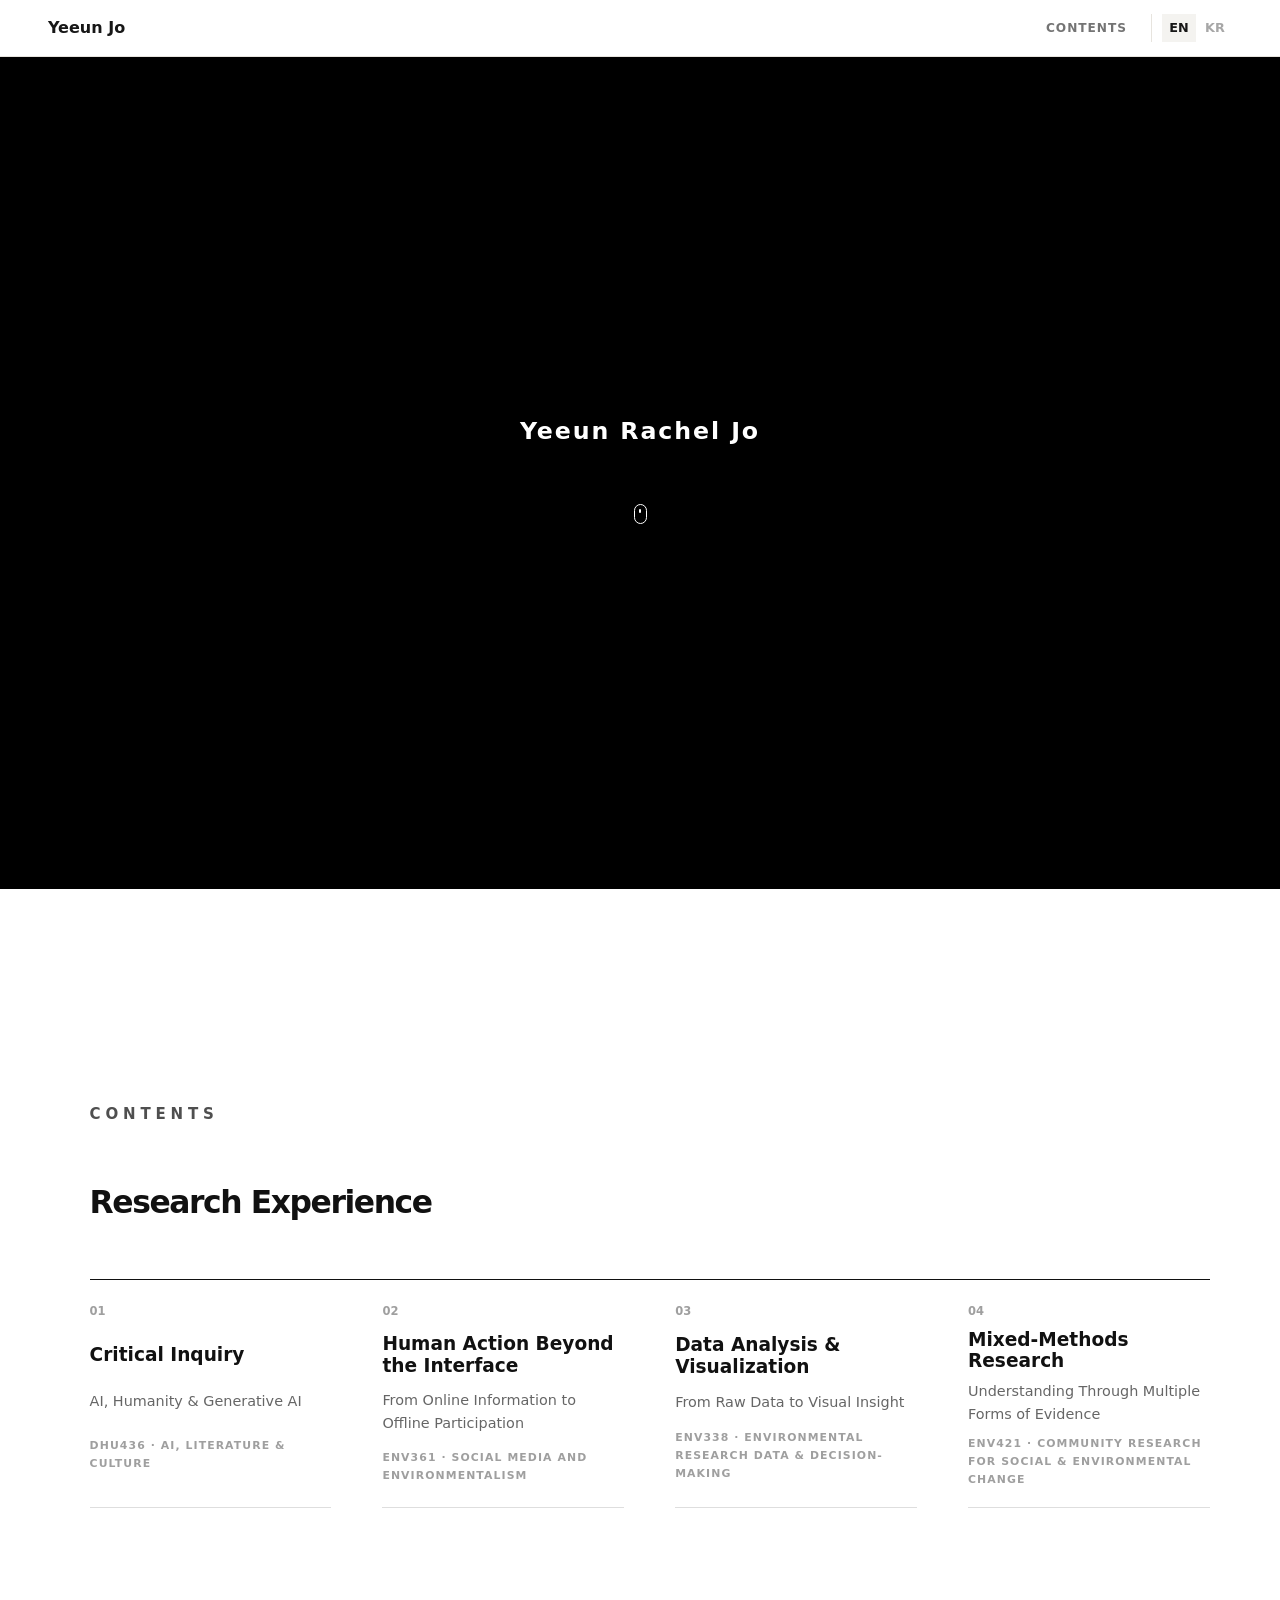
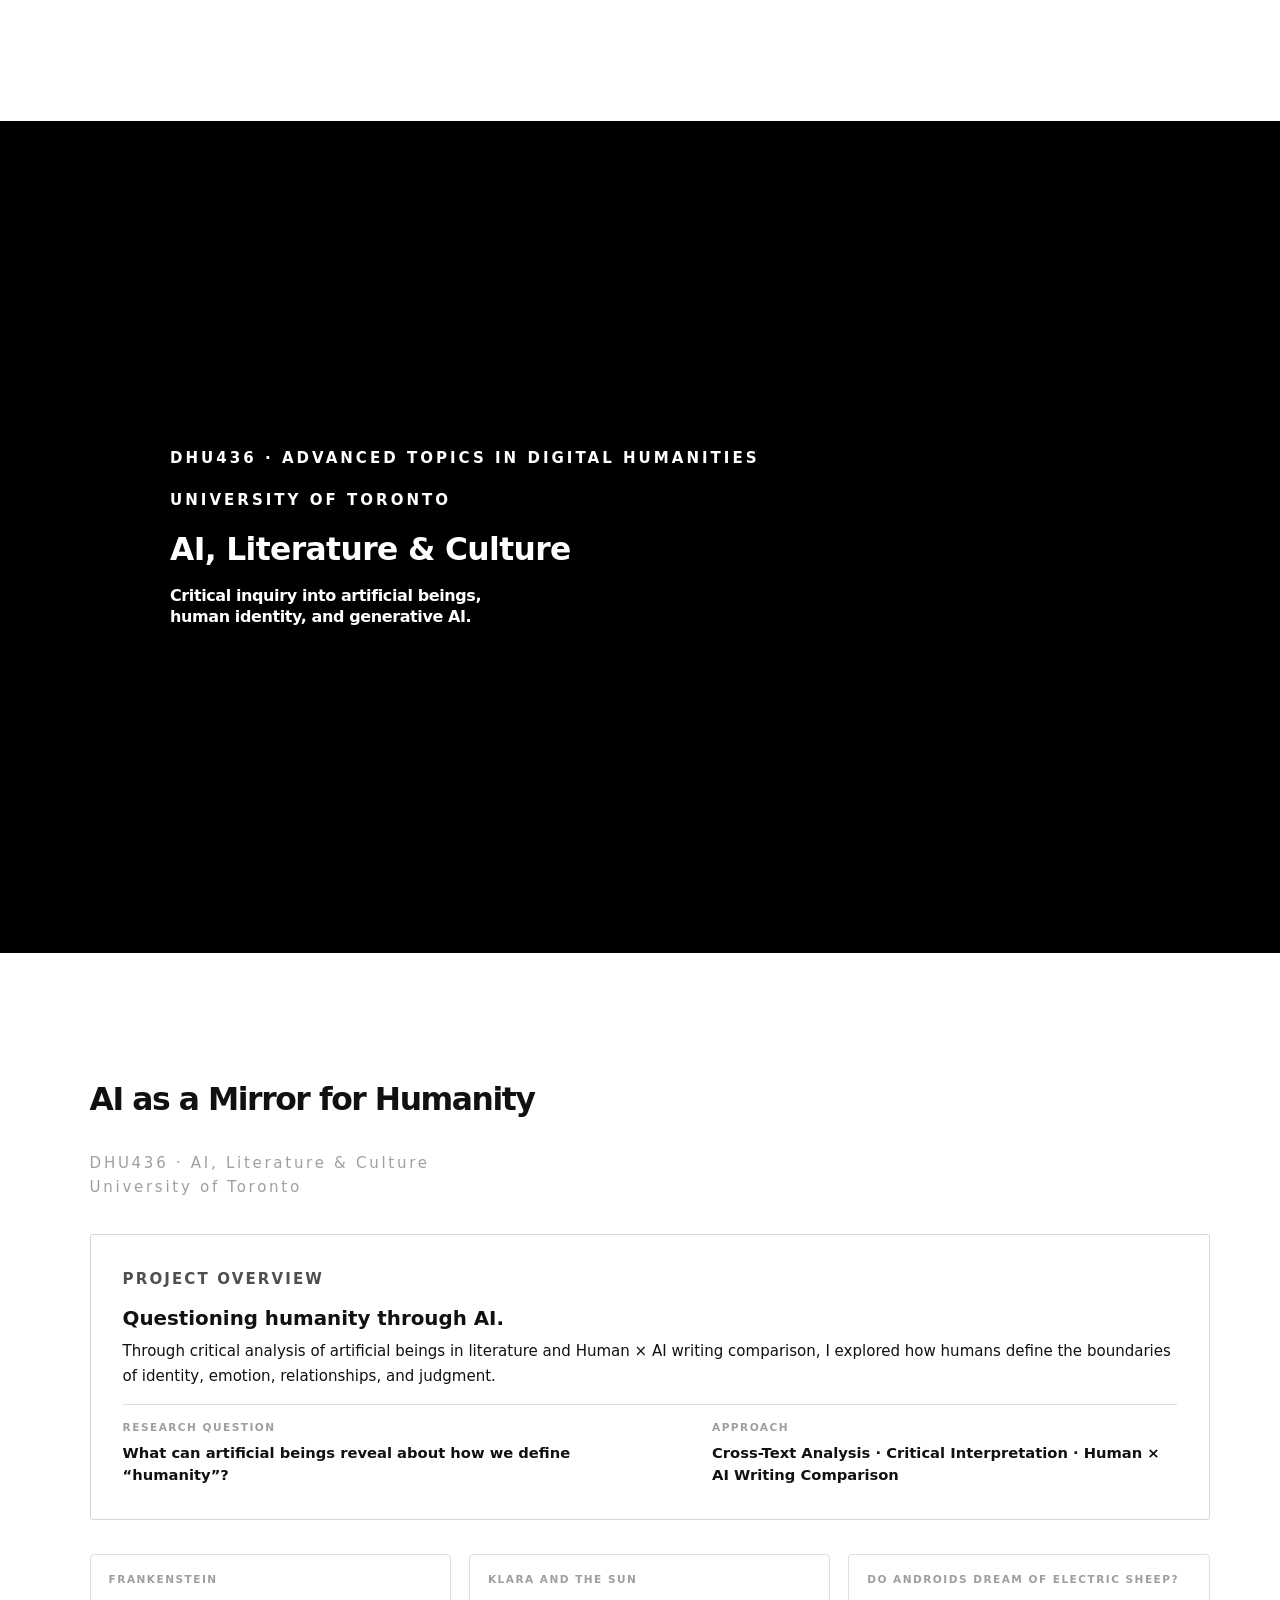
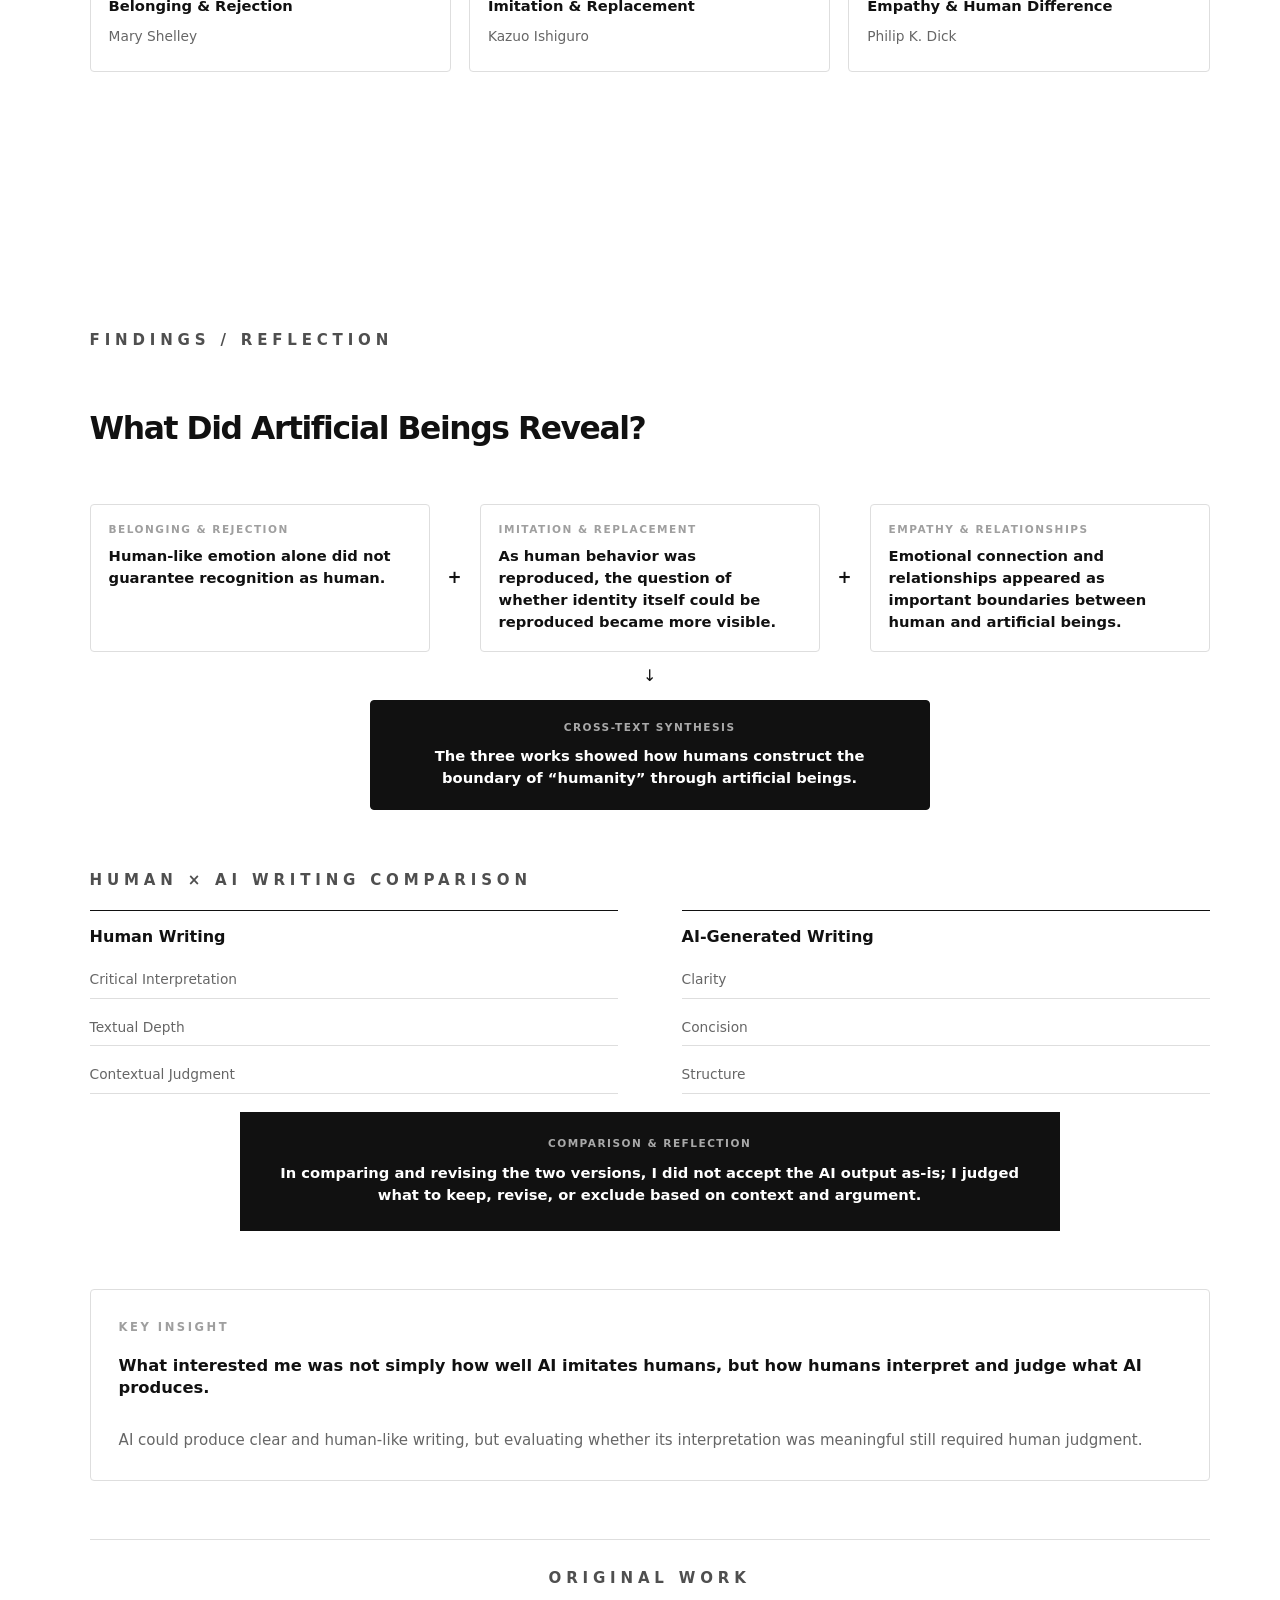
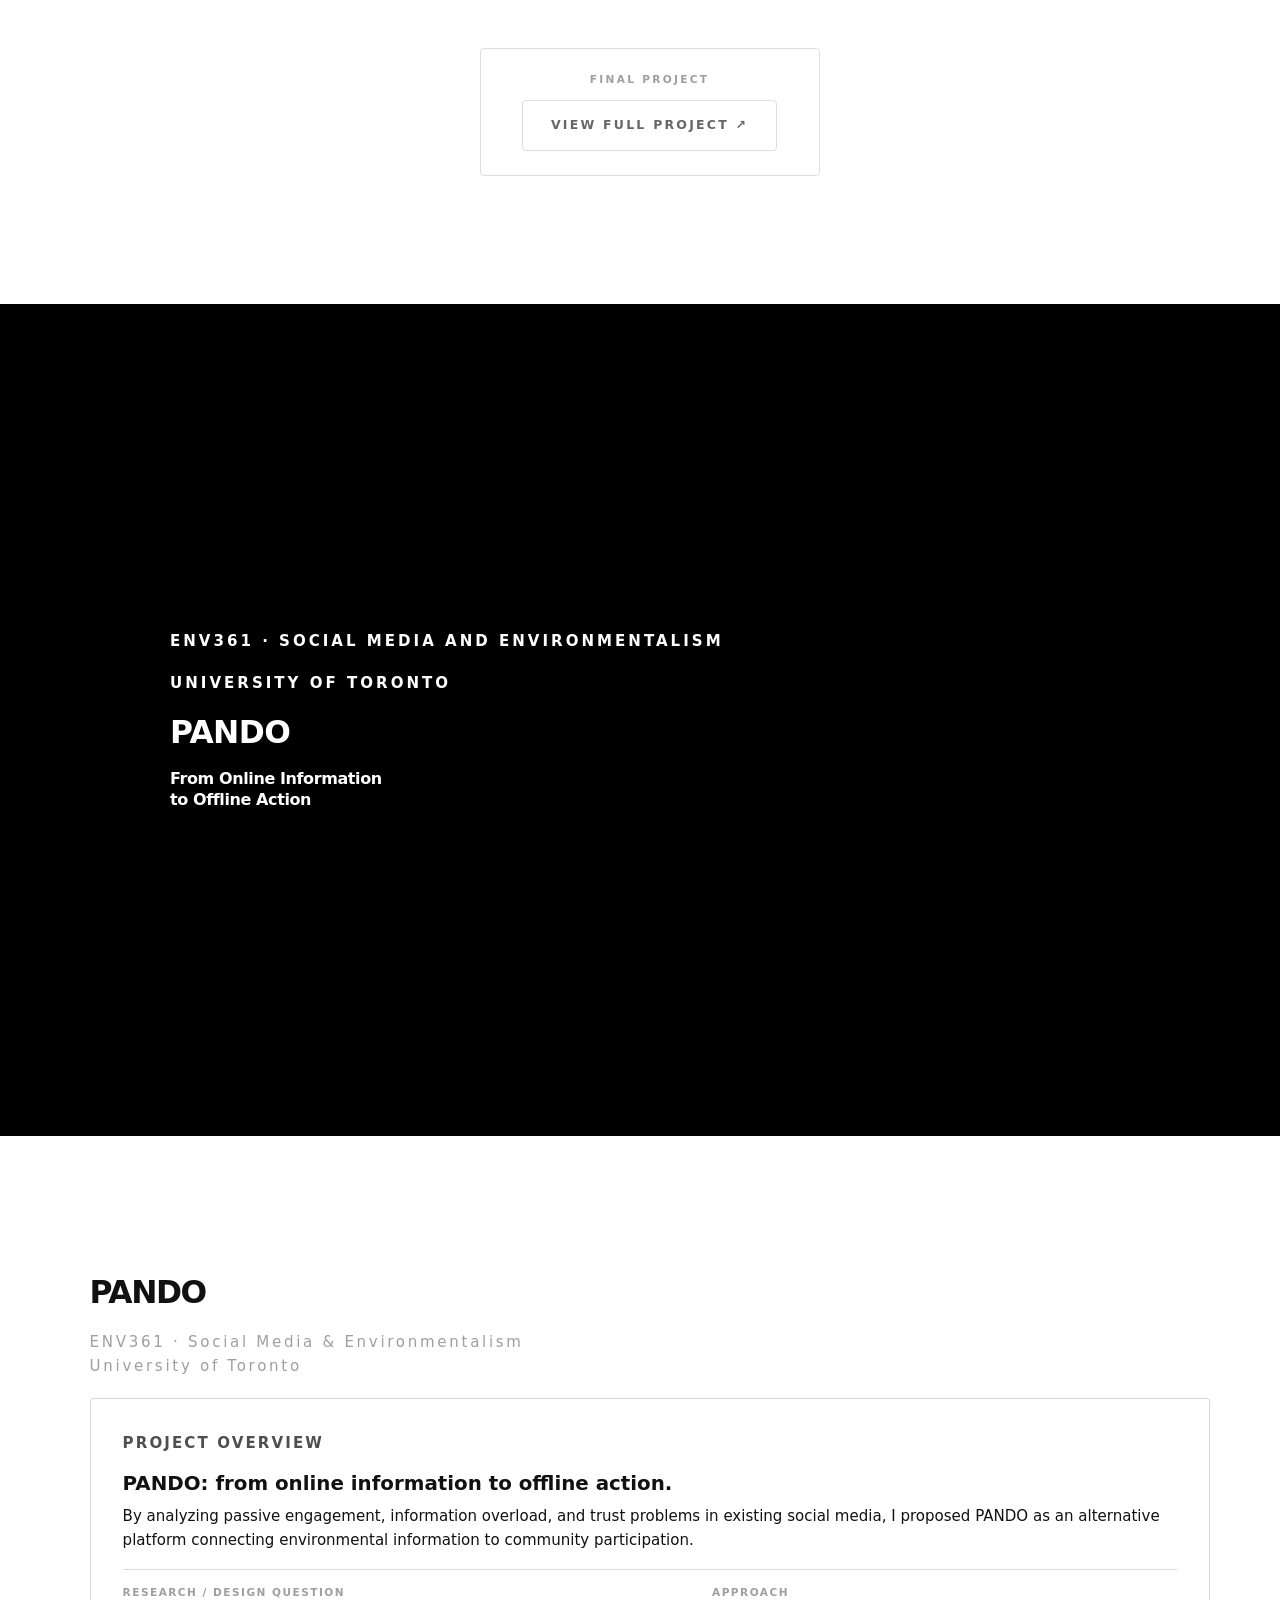
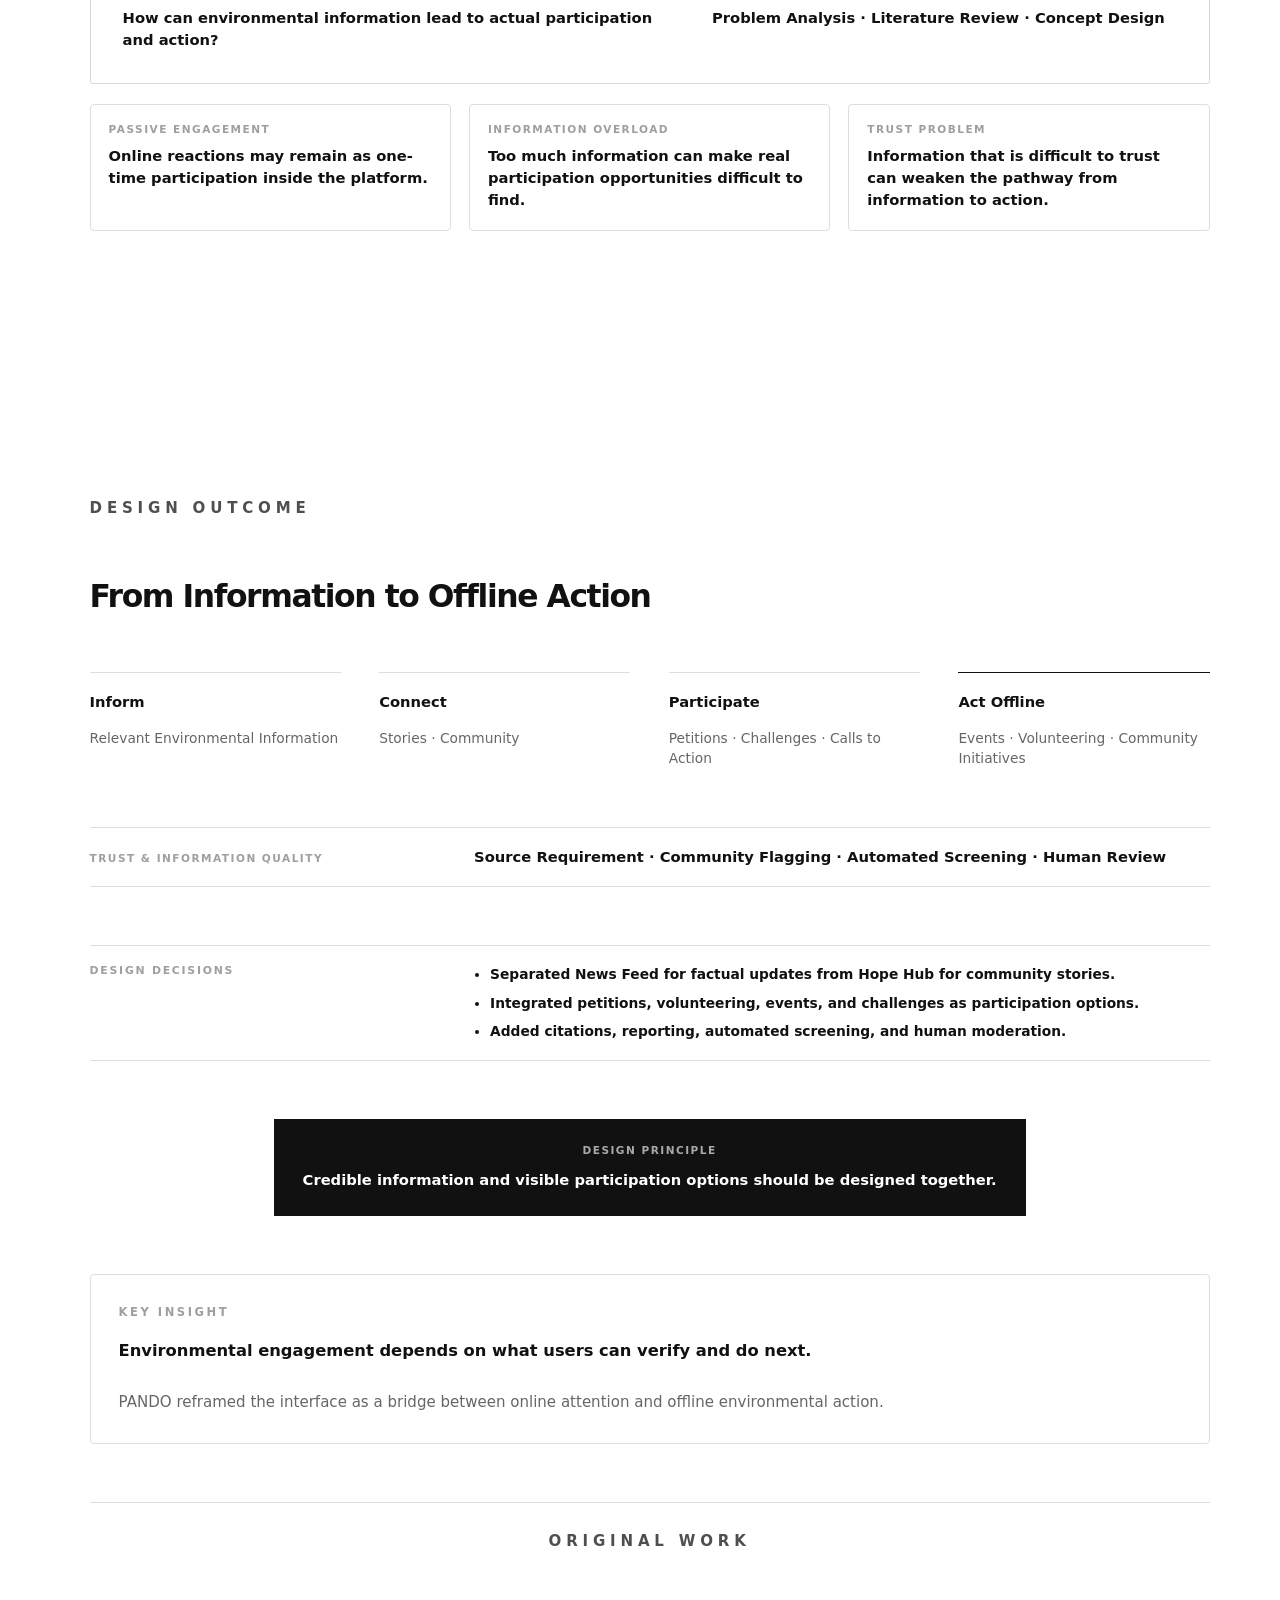
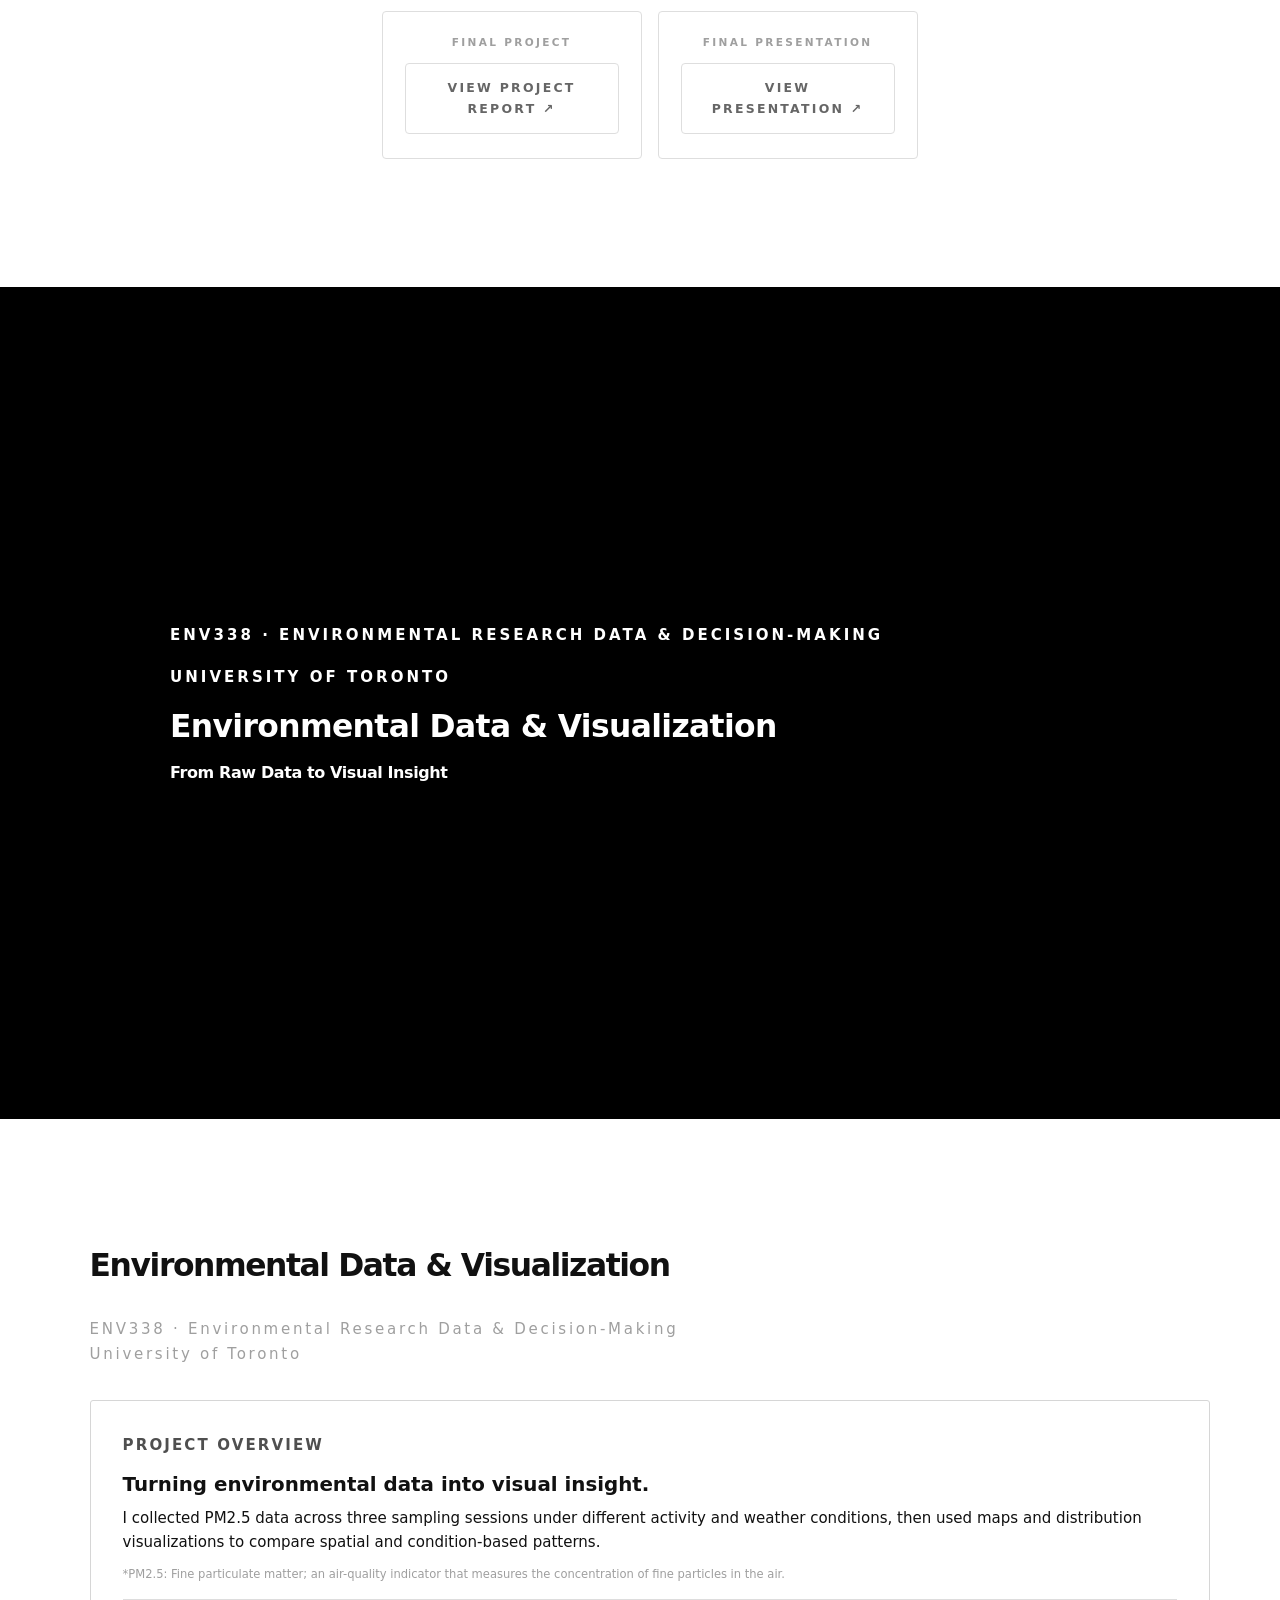
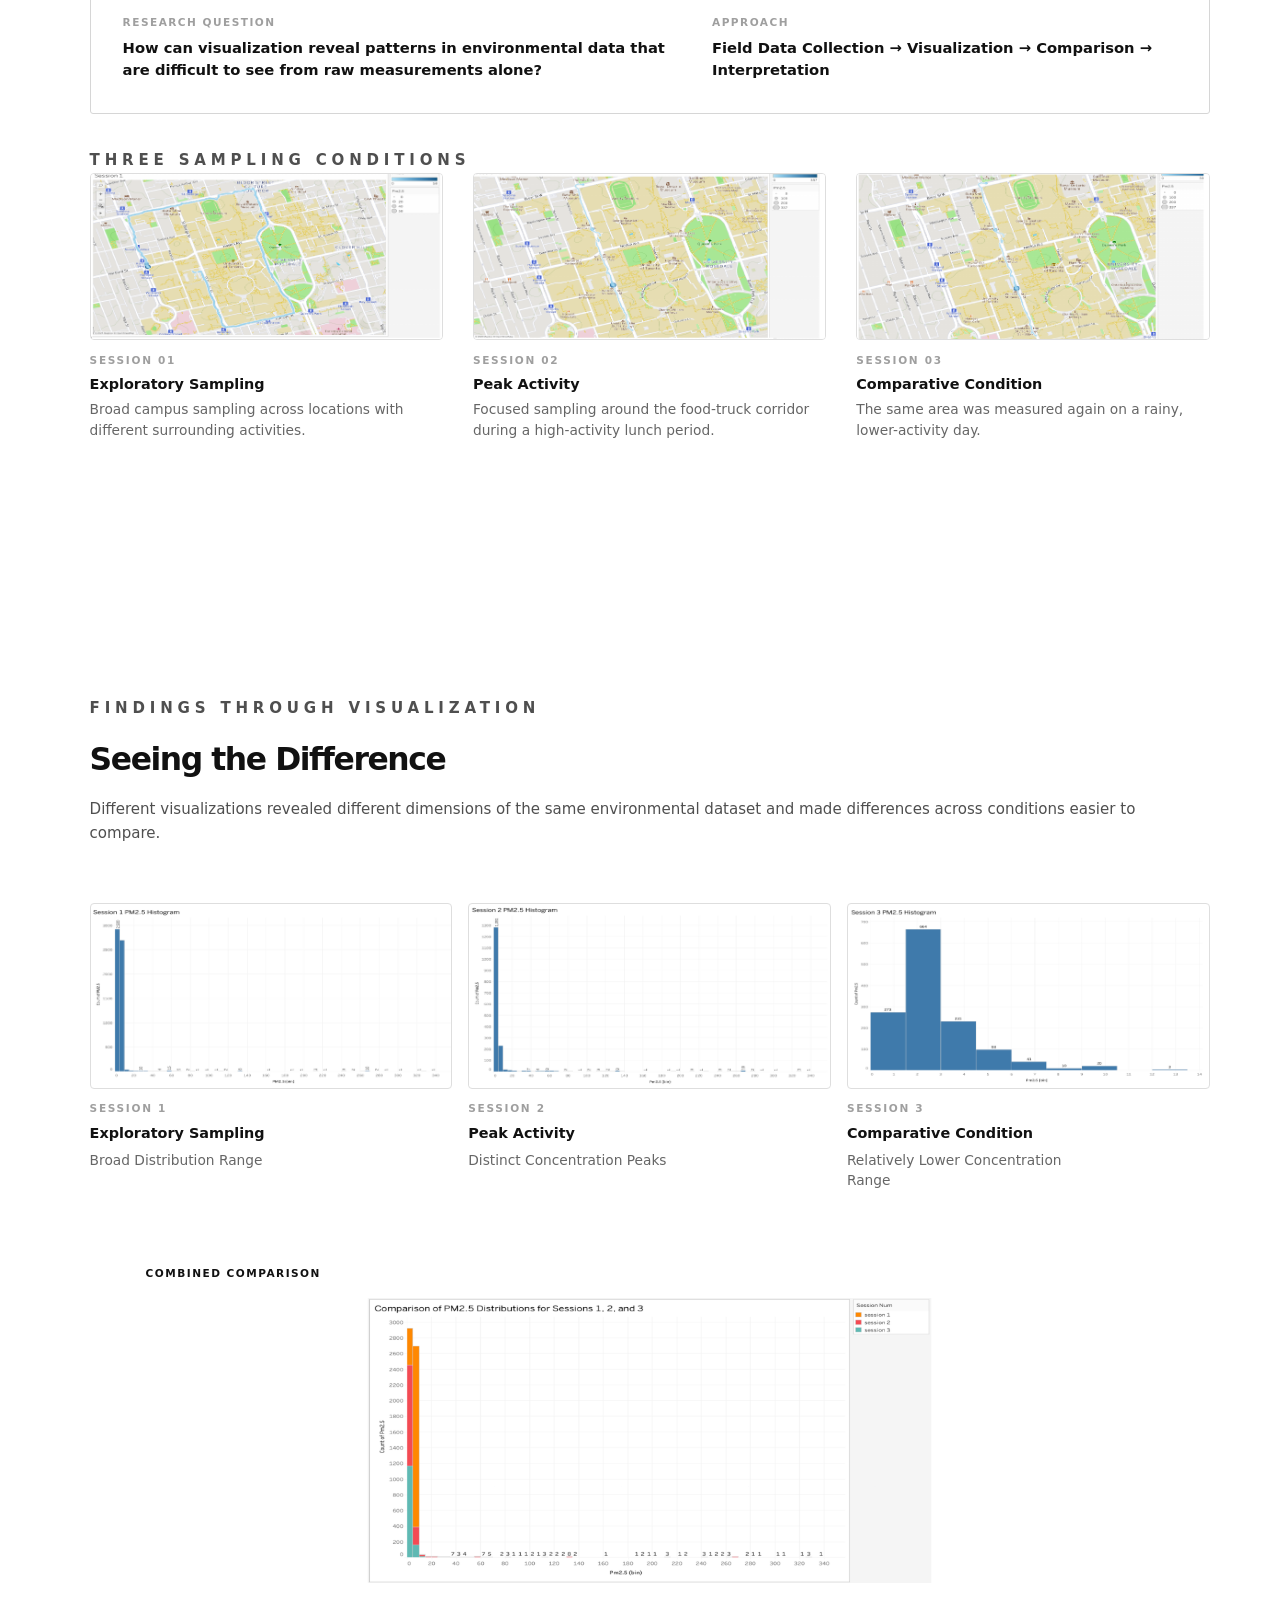
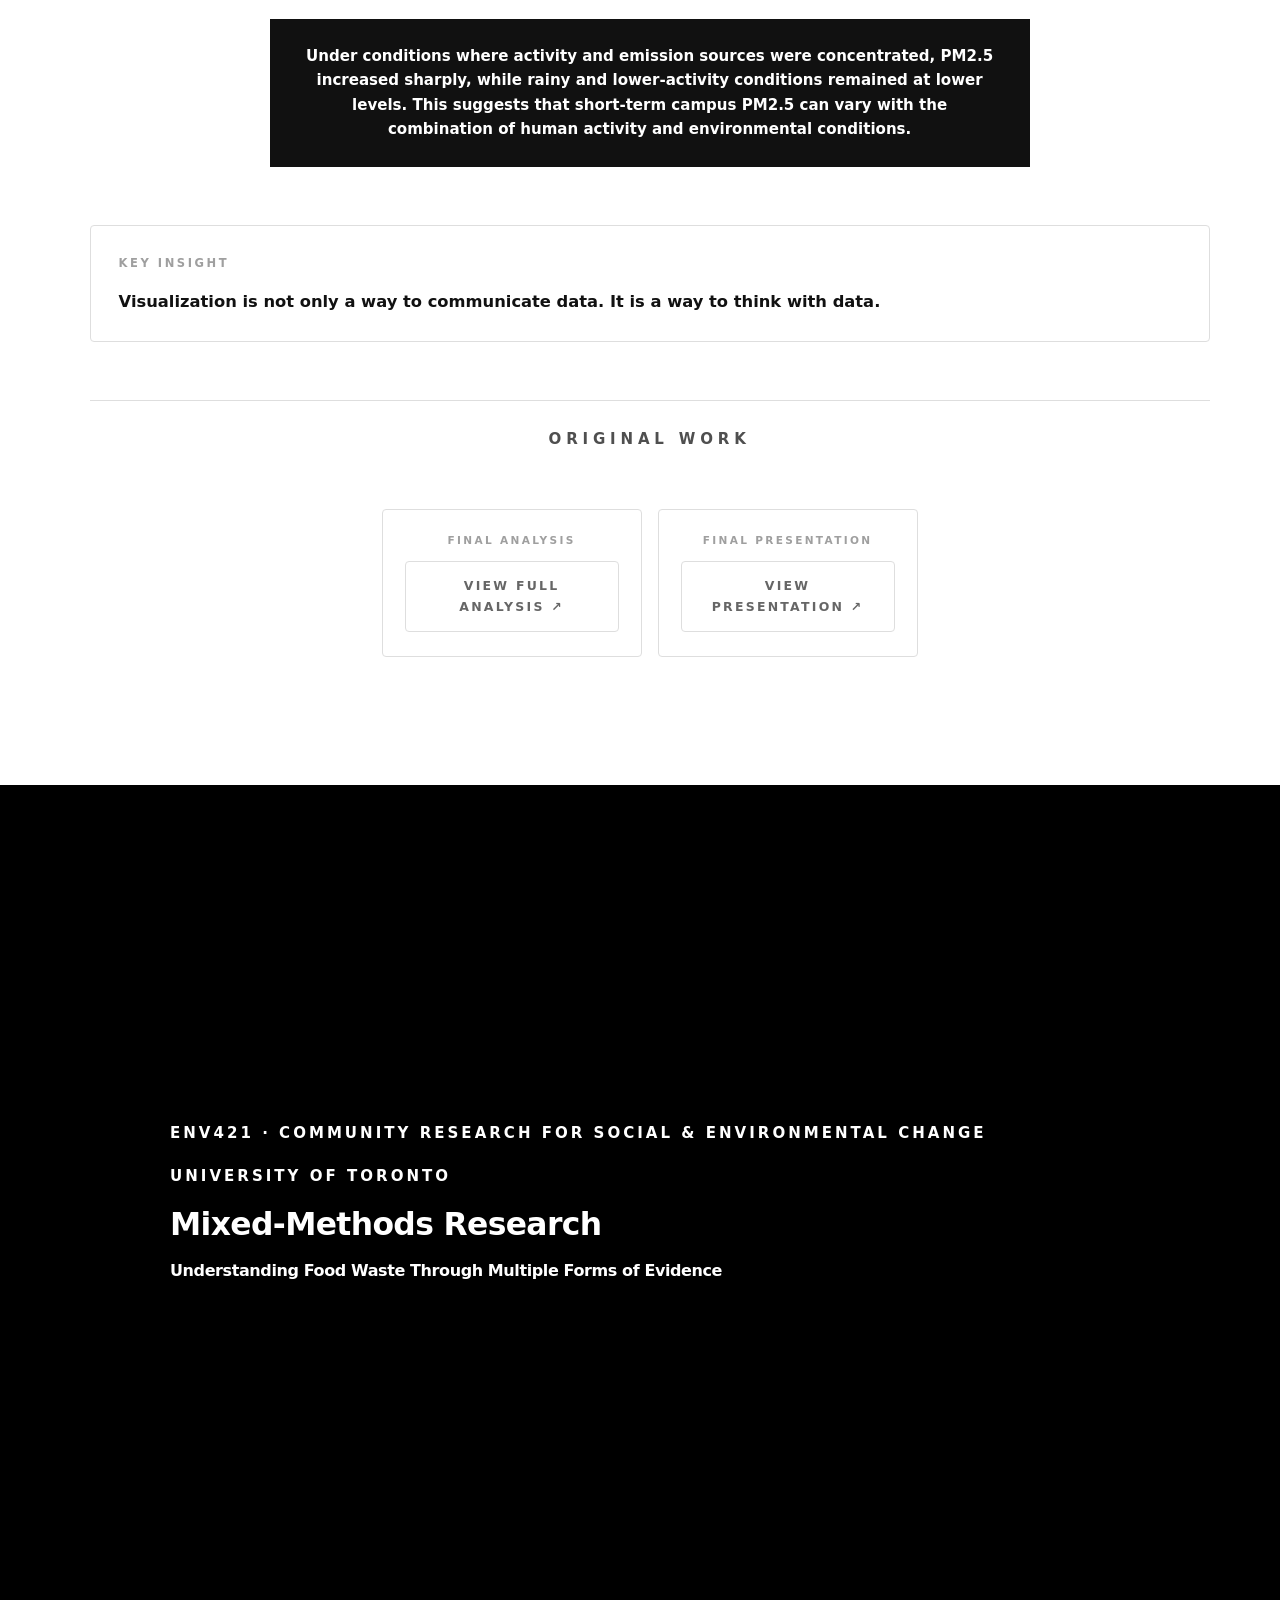
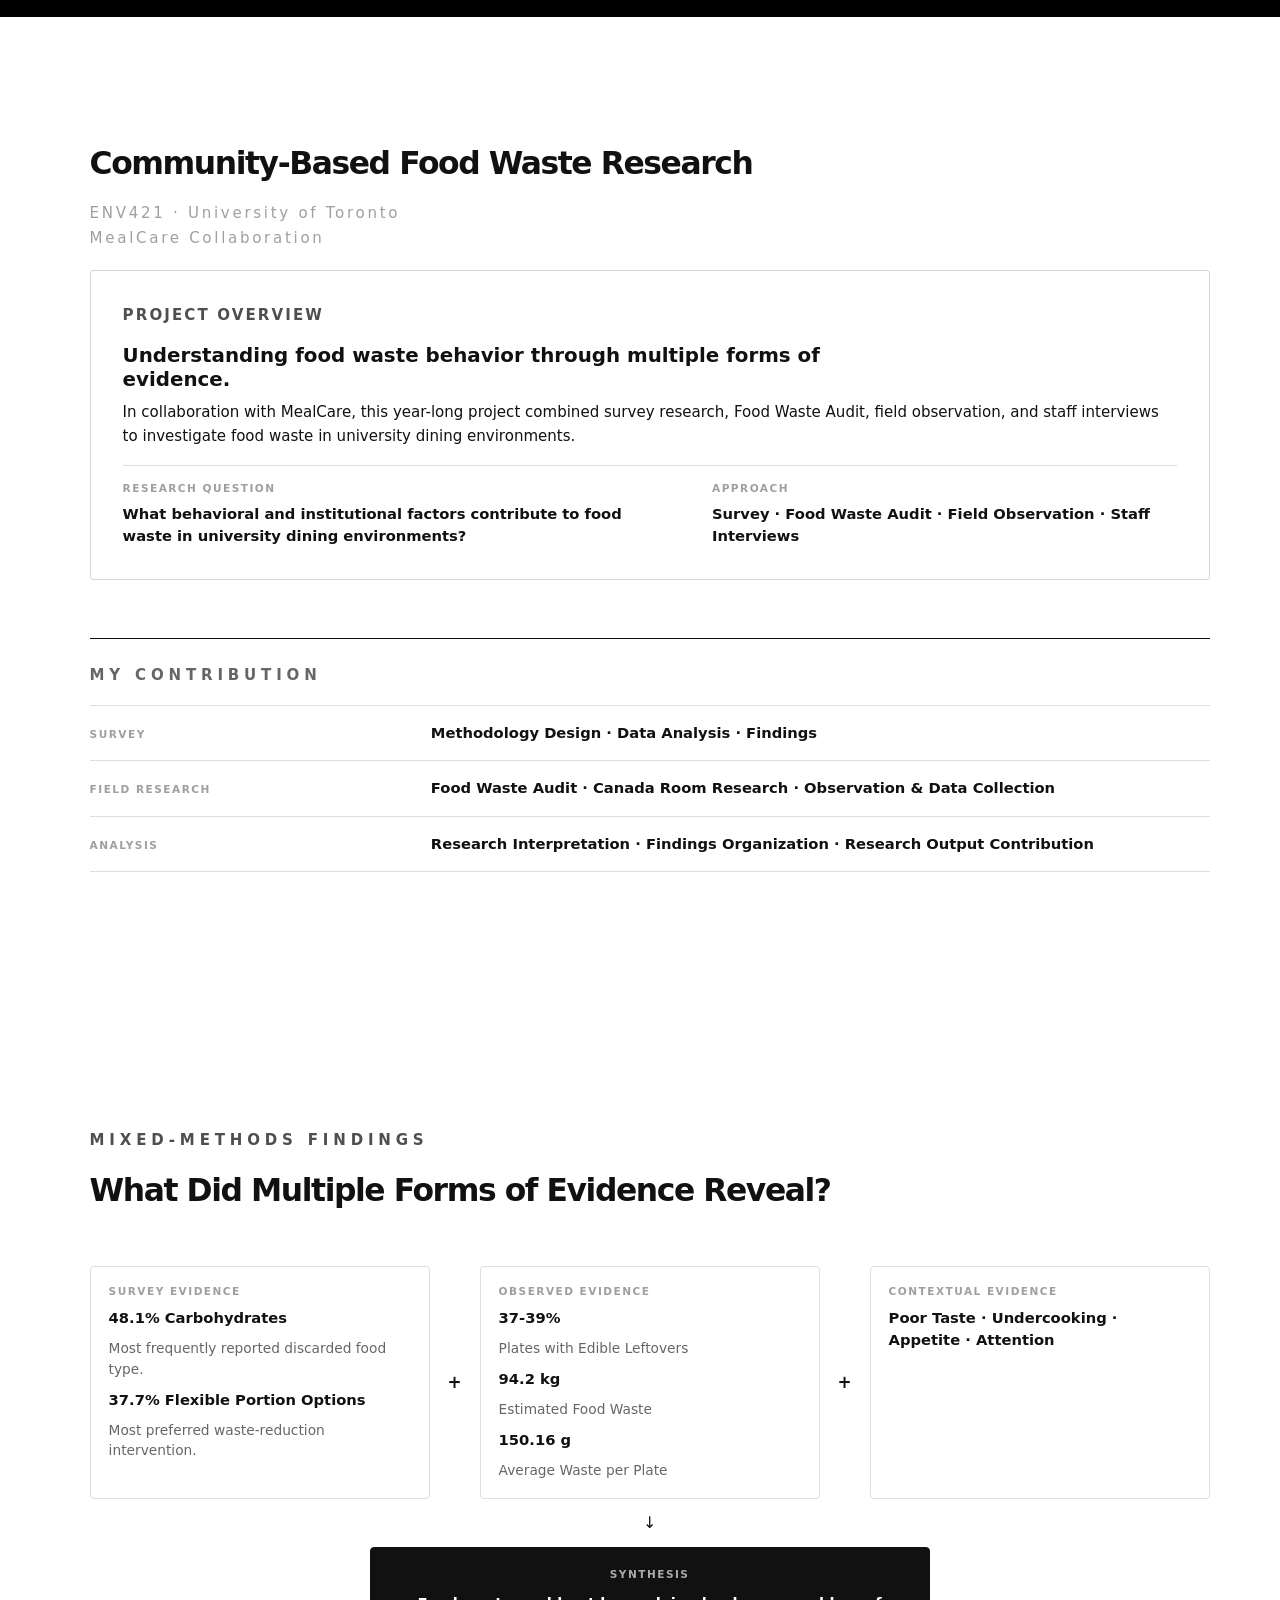
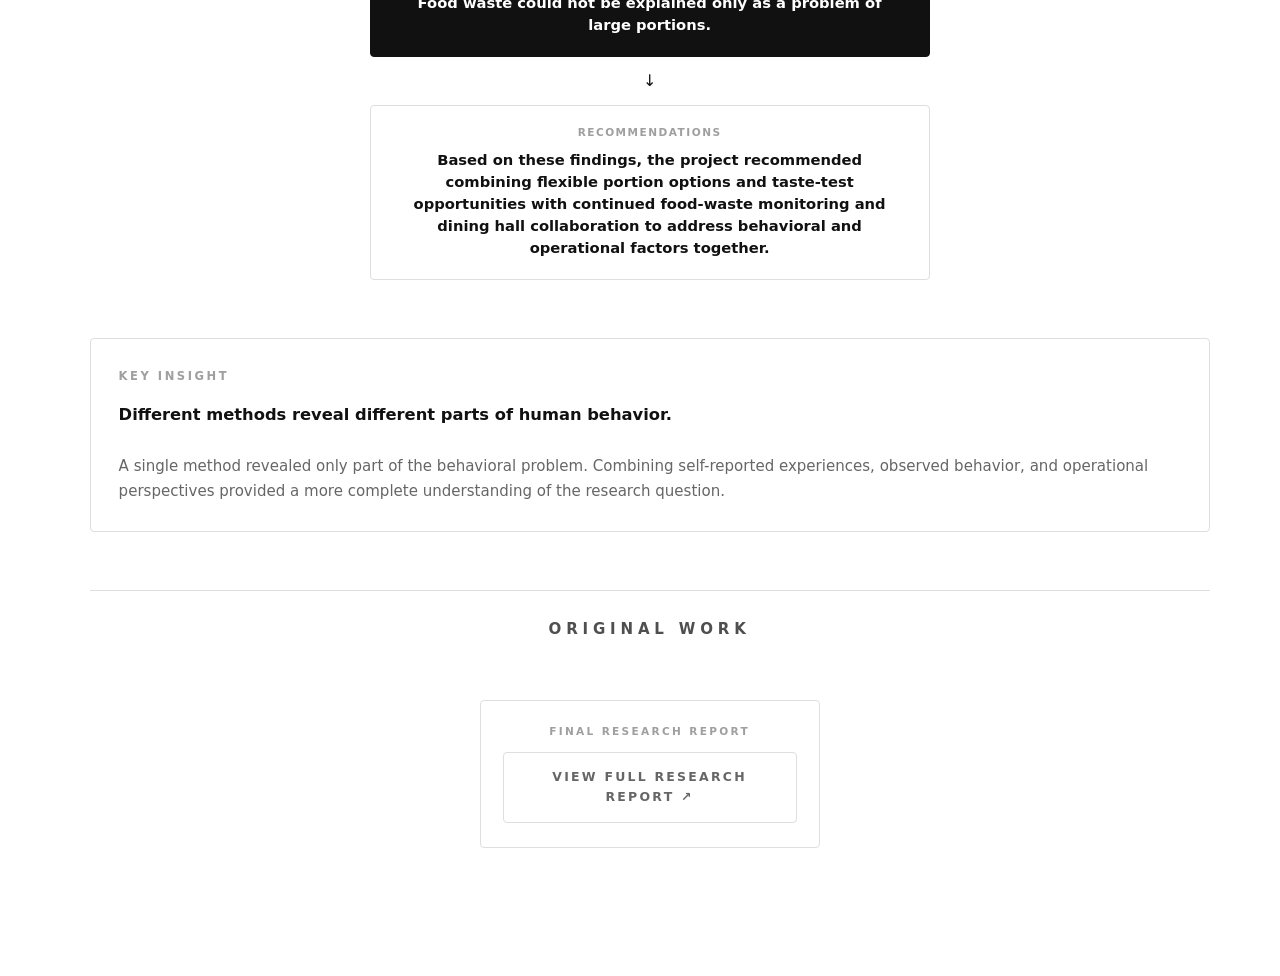
==== index.html @ 3ad3c4cb "2132132131232131" ====
<!doctype html>
<html lang="en">
  <head>
    <meta charset="utf-8">
    <meta name="viewport" content="width=device-width, initial-scale=1">
    <title>Yeeun Jo Portfolio</title>
    <meta name="description" content="Graduate research portfolio for HCI, Human-AI Interaction, and Cognitive Science applications.">
    <link rel="stylesheet" href="styles.css">
  </head>
  <body>
    <svg class="icon-sprite" aria-hidden="true" focusable="false">
      <symbol id="icon-search-doc" viewBox="0 0 24 24">
        <path d="M6 3h8l4 4v13H6z"></path><path d="M14 3v5h5"></path><path d="M9 12h3"></path><circle cx="14.5" cy="15.5" r="2.5"></circle><path d="M16.5 17.5 19 20"></path>
      </symbol>
      <symbol id="icon-user" viewBox="0 0 24 24">
        <circle cx="12" cy="8" r="4"></circle><path d="M4 21c1.5-4 4.1-6 8-6s6.5 2 8 6"></path>
      </symbol>
      <symbol id="icon-chart" viewBox="0 0 24 24">
        <path d="M4 19V5"></path><path d="M4 19h17"></path><path d="M8 16v-5"></path><path d="M13 16V8"></path><path d="M18 16v-8"></path>
      </symbol>
      <symbol id="icon-method" viewBox="0 0 24 24">
        <circle cx="6" cy="6" r="2"></circle><circle cx="18" cy="6" r="2"></circle><circle cx="6" cy="18" r="2"></circle><circle cx="18" cy="18" r="2"></circle><path d="M8 6h8"></path><path d="M6 8v8"></path><path d="M18 8v8"></path><path d="M8 18h8"></path>
      </symbol>
      <symbol id="icon-compass" viewBox="0 0 24 24">
        <circle cx="12" cy="12" r="9"></circle><path d="m15 9-2 5-5 2 2-5z"></path>
      </symbol>
      <symbol id="icon-question" viewBox="0 0 24 24">
        <circle cx="12" cy="12" r="9"></circle><path d="M9.8 9a2.4 2.4 0 0 1 4.6 1c0 2-2.4 2-2.4 4"></path><path d="M12 17.5h.01"></path>
      </symbol>
      <symbol id="icon-lightbulb" viewBox="0 0 24 24">
        <path d="M9 18h6"></path><path d="M10 22h4"></path><path d="M8 14a6 6 0 1 1 8 0c-.8.7-1 1.4-1 2H9c0-.6-.2-1.3-1-2Z"></path>
      </symbol>
      <symbol id="icon-file-text" viewBox="0 0 24 24">
        <path d="M6 3h8l4 4v14H6z"></path><path d="M14 3v5h5"></path><path d="M9 13h6"></path><path d="M9 17h5"></path>
      </symbol>
      <symbol id="icon-sparkle" viewBox="0 0 24 24">
        <path d="M12 3 10 9l-6 3 6 3 2 6 2-6 6-3-6-3z"></path><path d="M5 4v4"></path><path d="M3 6h4"></path><path d="M19 16v4"></path><path d="M17 18h4"></path>
      </symbol>
      <symbol id="icon-bot" viewBox="0 0 24 24">
        <rect x="5" y="8" width="14" height="11" rx="3"></rect><path d="M12 8V4"></path><path d="M9 4h6"></path><circle cx="9.5" cy="13" r="1"></circle><circle cx="14.5" cy="13" r="1"></circle><path d="M9 17h6"></path>
      </symbol>
      <symbol id="icon-check" viewBox="0 0 24 24">
        <circle cx="12" cy="12" r="9"></circle><path d="m8 12 2.6 2.6L16.5 9"></path>
      </symbol>
      <symbol id="icon-columns" viewBox="0 0 24 24">
        <rect x="4" y="5" width="6" height="14"></rect><rect x="14" y="5" width="6" height="14"></rect>
      </symbol>
      <symbol id="icon-eye-check" viewBox="0 0 24 24">
        <path d="M2 12s3.5-6 10-6 10 6 10 6-3.5 6-10 6S2 12 2 12Z"></path><circle cx="12" cy="12" r="3"></circle><path d="m15.5 18 2 2 4-4"></path>
      </symbol>
      <symbol id="icon-pencil" viewBox="0 0 24 24">
        <path d="M4 20h4l11-11-4-4L4 16z"></path><path d="m14 6 4 4"></path>
      </symbol>
      <symbol id="icon-route" viewBox="0 0 24 24">
        <circle cx="6" cy="6" r="2"></circle><circle cx="18" cy="18" r="2"></circle><path d="M8 6h4a4 4 0 0 1 0 8H9a3 3 0 0 0 0 6h7"></path>
      </symbol>
      <symbol id="icon-map-pin" viewBox="0 0 24 24">
        <path d="M12 21s7-5.2 7-11a7 7 0 0 0-14 0c0 5.8 7 11 7 11Z"></path><circle cx="12" cy="10" r="2.5"></circle>
      </symbol>
      <symbol id="icon-radio" viewBox="0 0 24 24">
        <path d="M4 12a8 8 0 0 1 16 0"></path><path d="M8 12a4 4 0 0 1 8 0"></path><circle cx="12" cy="12" r="1"></circle><path d="M12 13v8"></path>
      </symbol>
      <symbol id="icon-book" viewBox="0 0 24 24">
        <path d="M4 5.5A2.5 2.5 0 0 1 6.5 3H20v16H6.5A2.5 2.5 0 0 0 4 21z"></path><path d="M4 5.5V21"></path><path d="M8 7h8"></path>
      </symbol>
      <symbol id="icon-mic" viewBox="0 0 24 24">
        <rect x="9" y="3" width="6" height="11" rx="3"></rect><path d="M5 11a7 7 0 0 0 14 0"></path><path d="M12 18v3"></path>
      </symbol>
      <symbol id="icon-scale" viewBox="0 0 24 24">
        <path d="M12 3v18"></path><path d="M5 6h14"></path><path d="m6 6-3 6h6z"></path><path d="m18 6-3 6h6z"></path>
      </symbol>
      <symbol id="icon-briefcase" viewBox="0 0 24 24">
        <rect x="3" y="7" width="18" height="13" rx="2"></rect><path d="M9 7V5h6v2"></path><path d="M3 12h18"></path>
      </symbol>
    </svg>

    <header class="site-nav">
      <a class="brand" href="#top" data-i18n="brand">Yeeun Jo</a>
      <nav aria-label="Main navigation">
        <a href="#case436-toc" data-i18n="navContents">Contents</a>
      </nav>
      <div class="language-toggle" aria-label="Language switcher">
        <button type="button" class="active" data-lang="en">EN</button>
        <button type="button" data-lang="ko">KR</button>
      </div>
    </header>
    <nav class="research-project-index" aria-label="Research project index">
      <a class="active" href="#case436-course" data-project="dhu436"><span>01</span><strong data-i18n="tocDhuCapability">Critical Inquiry</strong><small>DHU436</small></a>
      <a href="#env361-cover" data-project="env361"><span>02</span><strong data-i18n="tocEnv361Capability">Human Action Beyond the Interface</strong><small>ENV361</small></a>
      <a href="#env338-cover" data-project="env338"><span>03</span><strong data-i18n="tocEnv338Capability">Data Analysis & Visualization</strong><small>ENV338</small></a>
      <a href="#env421-cover" data-project="env421"><span>04</span><strong data-i18n="tocEnv421Capability">Mixed-Methods Research</strong><small>ENV421</small></a>
    </nav>

    <main id="top">
      <section class="case436" id="dhu436">
        <article class="case436-panel case436-black case436-title" id="case436-cover">
          <p class="case436-kicker">Yeeun Rachel Jo</p>
          <a href="#case436-toc" aria-label="Explore research"><span class="case436-mouse" aria-hidden="true"></span></a>
        </article>

        <article class="case436-panel case436-white case436-toc-panel" id="case436-toc">
          <div class="case436-content">
            <p class="case436-label" data-i18n="tocLabel">Contents</p>
            <h2 data-i18n="tocTitle">Research Experience</h2>
            <div class="case436-toc-list">
              <a href="#case436-course"><span>01</span><strong data-i18n="tocDhuCapability">Critical Inquiry</strong><em data-i18n="tocDhuTheme">AI, Humanity & Generative AI</em><small data-i18n="tocDhuMeta">DHU436 · AI, Literature & Culture</small></a>
              <a href="#env361-cover"><span>02</span><strong data-i18n="tocEnv361Capability">Human Action Beyond the Interface</strong><em data-i18n="tocEnv361Theme">From Online Information to Offline Participation</em><small data-i18n="tocEnv361Meta">ENV361 · Social Media and Environmentalism</small></a>
              <a href="#env338-cover"><span>03</span><strong data-i18n="tocEnv338Capability">Data Analysis & Visualization</strong><em data-i18n="tocEnv338Theme">From Raw Data to Visual Insight</em><small data-i18n="tocEnv338Meta">ENV338 · Environmental Research Data & Decision-Making</small></a>
              <a href="#env421-cover"><span>04</span><strong data-i18n="tocEnv421Capability">Mixed-Methods Research</strong><em data-i18n="tocEnv421Theme">Understanding Through Multiple Forms of Evidence</em><small data-i18n="tocEnv421Meta">ENV421 · Community Research for Social & Environmental Change</small></a>
            </div>
          </div>
        </article>

        <article class="case436-panel case436-black case436-course-title" id="case436-course">
          <p class="case436-kicker">DHU436 · Advanced Topics in Digital Humanities</p>
          <p class="case436-meta">University of Toronto</p>
          <h2>AI, Literature & Culture</h2>
          <h3>Critical inquiry into artificial beings,<br>human identity, and generative AI.</h3>
        </article>

        <article class="case436-panel case436-white" id="case436-project">
          <div class="case436-content">
            <section class="case436-intro compact-screen-grid">
              <h2>AI as a Mirror for Humanity</h2>
              <p class="case436-muted">DHU436 · AI, Literature & Culture<br>University of Toronto</p>
              <div class="project-overview-box">
                <p class="overview-label">Project Overview</p>
                <p class="overview-statement"><strong>Questioning humanity through AI.</strong><span class="overview-nowrap">Through critical analysis of artificial beings in literature and Human × AI writing comparison, I explored how humans define the boundaries of identity, emotion, relationships, and judgment.</span></p>
                <div class="overview-divider"></div>
                <div class="overview-details">
                  <section>
                    <span>Research Question</span>
                    <strong>What can artificial beings reveal about how we define “humanity”?</strong>
                  </section>
                  <section>
                    <span>Approach</span>
                    <p>Cross-Text Analysis · Critical Interpretation · Human × AI Writing Comparison</p>
                  </section>
                </div>
              </div>
              <div class="evidence-grid three" aria-label="Primary texts">
                <section><span>Frankenstein</span><strong>Belonging & Rejection</strong><p>Mary Shelley</p></section>
                <section><span>Klara and the Sun</span><strong>Imitation & Replacement</strong><p>Kazuo Ishiguro</p></section>
                <section><span>Do Androids Dream of Electric Sheep?</span><strong>Empathy & Human Difference</strong><p>Philip K. Dick</p></section>
              </div>
            </section>
          </div>
        </article>

        <article class="case436-panel case436-white" id="case436-framework">
          <div class="case436-content">
            <p class="case436-label">Analytical Framework</p>
            <div class="case436-framework-list">
              <div><strong>01 Limitation</strong><p>Even if artificial beings can imitate human behavior and emotion, can that alone fully reproduce human experience and identity?</p></div>
              <div><strong>02 Paradox</strong><p>How does the desire of artificial beings to become human paradoxically reveal the boundary between human and artificial?</p></div>
              <div><strong>03 Human Identity</strong><p>How do the three works define humanity through elements such as relationships, emotion, experience, and belonging?</p></div>
            </div>

            <p class="case436-label">Key Argument</p>
            <div class="case436-argument">
              <strong data-i18n="dhuKeyArgumentText">The closer artificial beings come to resembling humans,<br>the more clearly they reveal what humans consider<br>to be distinctly “human.”</strong>
            </div>
          </div>
        </article>

        <article class="case436-panel case436-white" id="case436-human-ai">
          <div class="case436-content">
            <p class="case436-label">Cross-Text Analysis</p>
            <div class="case436-stack">
              <section>
                <h3>Frankenstein</h3>
                <span>Belonging & Rejection</span>
                <p>Through the process of a Creature possessing human-like emotions and moral consciousness being excluded from society, this work questions whether ability or emotion alone is sufficient for recognition as human.</p>
              </section>
              <section>
                <h3>Klara and the Sun</h3>
                <span>Imitation & Replacement</span>
                <p>Through the question of whether Klara, who can learn Josie’s behaviors and traits, can fully replace a person, the work explores whether identity and relationships are more than behavioral replication.</p>
              </section>
              <section>
                <h3>Do Androids Dream of Electric Sheep?</h3>
                <span>Empathy & Human Difference</span>
                <p>Through androids nearly indistinguishable from humans, the work analyzes how empathy and emotional connection construct the boundary between human and artificial beings.</p>
              </section>
            </div>
          </div>
        </article>

        <article class="case436-panel case436-white" id="case436-revision">
          <div class="case436-content">
            <p class="case436-label">Human × Generative AI</p>
            <h2>One Argument, Two Approaches</h2>
            <p>After completing my own outline and essay independently, I generated an AI-written version addressing the same argument and compared the two approaches.</p>
            <p>The purpose was not simply to determine which version was “better,” but to examine what each approach contributed to the argument and how comparison could inform revision.</p>
            <div class="case436-compare">
              <section><h3>My Writing</h3><span>Strengths</span><p>Textual Interpretation · Critical Analysis · Contextual Engagement · Personal Analytical Voice</p><hr><span>Limitations</span><p>Wordiness · Repetition · Transitions</p></section>
              <section><h3>AI-Generated Version</h3><span>Strengths</span><p>Clarity · Concision · Organization · Linear Structure</p><hr><span>Limitations</span><p>Generic Analysis · Limited Textual Depth · Limited Personal Voice</p></section>
            </div>

            <p class="case436-label">Process</p>
            <div class="case436-process-flow">
              <div><strong>Write</strong><p>Independent outline and essay</p></div>
              <div><strong>Generate</strong><p>AI-generated version of the same argument</p></div>
              <div><strong>Compare</strong><p>Interpretation · Structure · Clarity · Depth</p></div>
              <div><strong>Evaluate</strong><p>What strengthens the argument? What should be kept, revised, or rejected?</p></div>
              <div><strong>Revise</strong><p>Final essay</p></div>
            </div>

            <p class="case436-label">Comparison → Revision</p>
            <div class="case436-revision-map">
              <div><span>My Original</span><p>Critical Interpretation<br>Textual Depth<br>Context<br>Personal Analysis</p></div>
              <div><span>Selective AI Contribution</span><p>Clarity<br>Concision<br>Structure</p></div>
              <em>Final Revision<br><b>Critical Depth + Clearer Structure</b></em>
            </div>
            <p class="case436-centered">The value of generative AI in this process came not from replacing my original analysis, but from creating a point of comparison through which I could evaluate and revise my own work.</p>
          </div>
        </article>

        <article class="case436-panel case436-white" id="case436-reflection">
          <div class="case436-content">
            <p class="case436-label">Findings / Reflection</p>
            <h2>What Did Artificial Beings Reveal?</h2>
            <div class="result-logic result-logic-three" aria-label="Findings to key argument">
              <section><span>Belonging & Rejection</span><strong>Human-like emotion alone did not guarantee recognition as human.</strong></section>
              <b>+</b>
              <section><span>Imitation & Replacement</span><strong>As human behavior was reproduced, the question of whether identity itself could be reproduced became more visible.</strong></section>
              <b>+</b>
              <section><span>Empathy & Relationships</span><strong>Emotional connection and relationships appeared as important boundaries between human and artificial beings.</strong></section>
              <em>↓</em>
              <div class="result-box dark">
                <span>Cross-Text Synthesis</span>
                <strong>The three works showed how humans construct the boundary of “humanity” through artificial beings.</strong>
              </div>
            </div>
            <div class="writing-comparison" aria-label="Human and AI writing comparison">
              <p class="case436-label">Human × AI Writing Comparison</p>
              <div class="writing-comparison-grid">
                <section>
                  <h3>Human Writing</h3>
                  <p>Critical Interpretation</p>
                  <p>Textual Depth</p>
                  <p>Contextual Judgment</p>
                </section>
                <section>
                  <h3>AI-Generated Writing</h3>
                  <p>Clarity</p>
                  <p>Concision</p>
                  <p>Structure</p>
                </section>
              </div>
              <div class="comparison-reflection">
                <span>Comparison & Reflection</span>
                <p>In comparing and revising the two versions, I did not accept the AI output as-is; I judged what to keep, revise, or exclude based on context and argument.</p>
              </div>
            </div>
            <div class="case436-insight">
              <span>Key Insight</span>
              <strong>What interested me was not simply how well AI imitates humans, but how humans interpret and judge what AI produces.</strong>
              <p>AI could produce clear and human-like writing, but evaluating whether its interpretation was meaningful still required human judgment.</p>
            </div>
            <p class="case436-original" data-i18n="dhuOriginalLabel">Original Work</p>
            <div class="case436-output-links">
              <section>
                <span data-i18n="dhuOriginalProject">Final Project</span>
                <a class="case436-button" href="assets/documents/dhu436-final.pdf" target="_blank" rel="noopener noreferrer" data-i18n="dhuOriginalCta">View Full Project ↗</a>
              </section>
            </div>
          </div>
        </article>
      </section>

      <section class="case436 case361" id="env361">
        <article class="case436-panel case436-black case436-course-title" id="env361-cover">
          <p>ENV361 · Social Media and Environmentalism</p>
          <p class="case436-meta">University of Toronto</p>
          <h2>PANDO</h2>
          <h3>From Online Information<br>to Offline Action</h3>
        </article>

        <article class="case436-panel case436-white" id="env361-context">
          <div class="case436-content">
            <section class="case436-intro">
              <h2>PANDO</h2>
              <p class="case436-muted">ENV361 · Social Media & Environmentalism<br>University of Toronto</p>
              <div class="project-overview-box">
                <p class="overview-label">Project Overview</p>
                <p class="overview-statement"><strong>PANDO: from online information to offline action.</strong>By analyzing passive engagement, information overload, and trust problems in existing social media, I proposed PANDO as an alternative platform connecting environmental information to community participation.</p>
                <div class="overview-divider"></div>
                <div class="overview-details">
                  <section>
                    <span>Research / Design Question</span>
                    <strong>How can environmental information lead to actual participation and action?</strong>
                  </section>
                  <section>
                    <span>Approach</span>
                    <p>Problem Analysis · Literature Review · Concept Design</p>
                  </section>
                </div>
              </div>
              <div class="evidence-grid three" aria-label="Problem framing">
                <section><span>Passive Engagement</span><strong>Online reactions may remain as one-time participation inside the platform.</strong></section>
                <section><span>Information Overload</span><strong>Too much information can make real participation opportunities difficult to find.</strong></section>
                <section><span>Trust Problem</span><strong>Information that is difficult to trust can weaken the pathway from information to action.</strong></section>
              </div>
            </section>
          </div>
        </article>

        <article class="case436-panel case436-white" id="env361-problem">
          <div class="case436-content">
            <section class="case436-intro">
              <h2>The Online–Offline Gap</h2>
              <p class="case436-question">Information does not automatically lead to action.</p>
              <p>Social media can rapidly spread environmental information and connect people to social movements. However, encountering, liking, or sharing information online does not necessarily translate into real-world participation.</p>
              <p>PANDO began from this gap between encountering environmental information online and taking meaningful action beyond the platform.</p>
            </section>
            <div class="case436-framework-list">
              <div><strong>Passive Engagement</strong><p>Online reactions such as likes, comments, and sharing may remain within the platform without leading to further participation.</p></div>
              <div><strong>Information Overload</strong><p>Endless streams of information can make it difficult for users to identify relevant issues and concrete opportunities to participate.</p></div>
              <div><strong>Misinformation</strong><p>Unreliable or misleading information can undermine trust and make meaningful participation more difficult.</p></div>
            </div>
            <div class="case436-argument">
              <span>Core Question</span>
              <strong>How could a social platform help turn<br>environmental information into real-world participation?</strong>
            </div>
          </div>
        </article>

        <article class="case436-panel case436-white" id="env361-action">
          <div class="case436-content">
            <section class="case436-intro">
              <h2>Designing a Path to Action</h2>
              <p class="case436-muted">From Information to Participation</p>
              <p>Rather than designing another platform centered primarily on content consumption, PANDO was structured around what users could do after encountering environmental information.</p>
            </section>
            <div class="case436-action-path">
              <section><span>Inform</span><strong>Relevant Environmental Information</strong></section>
              <section><span>Connect</span><strong>Stories · Communities · Shared Interests</strong></section>
              <section><span>Participate</span><strong>Petitions · Challenges · Calls to Action</strong></section>
              <section><span>Act Offline</span><strong>Events · Volunteering · Clean-ups<br>Community Initiatives</strong></section>
            </div>
            <div class="case436-insight">
              <span>Flow</span>
              <strong>Information → Connection → Participation → Offline Action</strong>
            </div>
            <p class="case436-centered">The interaction should not end at the interface.</p>
          </div>
        </article>

        <article class="case436-panel case436-white" id="env361-trust">
          <div class="case436-content">
            <section class="case436-intro">
              <h2>Trust Before Action</h2>
              <p class="case436-question">Credible information matters when it can shape real-world action.</p>
              <p>Because PANDO was designed to connect environmental information with opportunities for participation, the credibility of that information was also an important consideration.</p>
            </section>
            <div class="case436-process case436-process-compact">
              <div><span>01</span><strong>Source Requirement</strong><p>Users provide supporting sources when sharing factual information.</p></div>
              <div><span>02</span><strong>Community Flagging</strong><p>Users can report potentially misleading or problematic content.</p></div>
              <div><span>03</span><strong>Automated Screening</strong><p>Potential violations are identified for further review.</p></div>
              <div><span>04</span><strong>Human Review</strong><p>Flagged or questionable content is reviewed by human moderators.</p></div>
            </div>
            <div class="case436-argument">
              <span>Principle</span>
              <strong>Credible information was treated as a foundation<br>for meaningful participation.</strong>
            </div>
          </div>
        </article>

        <article class="case436-panel case436-white" id="env361-reflection">
          <div class="case436-content">
            <p class="case436-label">Design Outcome</p>
            <h2>From Information to Offline Action</h2>
            <div class="pando-transformation" aria-label="PANDO design outcome">
              <section class="pando-node">
                <strong>Inform</strong>
                <p>Relevant Environmental Information</p>
              </section>
              <section class="pando-node">
                <strong>Connect</strong>
                <p>Stories · Community</p>
              </section>
              <section class="pando-node">
                <strong>Participate</strong>
                <p>Petitions · Challenges · Calls to Action</p>
              </section>
              <section class="pando-node pando-destination">
                <strong>Act Offline</strong>
                <p>Events · Volunteering · Community Initiatives</p>
              </section>
            </div>
            <div class="pando-support-layer">
              <span>Trust & Information Quality</span>
              <strong>Source Requirement · Community Flagging · Automated Screening · Human Review</strong>
            </div>
            <div class="design-decisions">
              <span>Design Decisions</span>
              <ul>
                <li>Separated News Feed for factual updates from Hope Hub for community stories.</li>
                <li>Integrated petitions, volunteering, events, and challenges as participation options.</li>
                <li>Added citations, reporting, automated screening, and human moderation.</li>
              </ul>
            </div>
            <div class="design-principle">
              <span>Design Principle</span>
              <strong>Credible information and visible participation options should be designed together.</strong>
            </div>
            <div class="case436-insight">
              <span>Key Insight</span>
              <strong>Environmental engagement depends on what users can verify and do next.</strong>
              <p>PANDO reframed the interface as a bridge between online attention and offline environmental action.</p>
            </div>
            <p class="case436-original">Original Work</p>
            <div class="case436-output-links">
              <section>
                <span data-i18n="env361OriginalProject">Final Project</span>
                <a class="case436-button" href="assets/documents/pando-project-report.pdf" target="_blank" rel="noopener noreferrer" data-i18n="env361OriginalProjectCta">View Project Report ↗</a>
              </section>
              <section>
                <span data-i18n="env361OriginalPresentation">Final Presentation</span>
                <a class="case436-button" href="assets/documents/pando-presentation.pdf" target="_blank" rel="noopener noreferrer" data-i18n="env361OriginalPresentationCta">View Presentation ↗</a>
              </section>
            </div>
          </div>
        </article>

        <article class="case436-panel case436-white" id="env361-original">
          <div class="case436-content">
            <p class="case436-original">Original Work</p>
            <div class="case436-output-links">
              <section>
                <span data-i18n="env361OriginalProject">Final Project</span>
                <a class="case436-button" href="assets/documents/pando-project-report.pdf" target="_blank" rel="noopener noreferrer" data-i18n="env361OriginalProjectCta">View Project Report ↗</a>
              </section>
              <section>
                <span data-i18n="env361OriginalPresentation">Final Presentation</span>
                <a class="case436-button" href="assets/documents/pando-presentation.pdf" target="_blank" rel="noopener noreferrer" data-i18n="env361OriginalPresentationCta">View Presentation ↗</a>
              </section>
            </div>
          </div>
        </article>
      </section>

      <section class="case436 case338" id="env338">
        <article class="case436-panel case436-black case436-course-title" id="env338-cover">
          <p data-i18n="env338CoverMeta">ENV338 · Environmental Research Data & Decision-Making</p>
          <p class="case436-meta" data-i18n="env338CoverUni">University of Toronto</p>
          <h2 data-i18n="env338CoverTitle">Environmental Data & Visualization</h2>
          <h3 data-i18n="env338CoverSub">From Raw Data to Visual Insight</h3>
        </article>

        <article class="case436-panel case436-white" id="env338-context">
          <div class="case436-content">
            <section class="case436-intro compact-screen-grid">
              <h2 data-i18n="env338CoverTitle">Environmental Data & Visualization</h2>
              <p class="case436-muted">ENV338 · Environmental Research Data & Decision-Making<br>University of Toronto</p>
              <div class="project-overview-box">
                <p class="overview-label">Project Overview</p>
                <p class="overview-statement"><strong>Turning environmental data into visual insight.</strong>I collected PM2.5 data across three sampling sessions under different activity and weather conditions, then used maps and distribution visualizations to compare spatial and condition-based patterns.</p>
                <p class="pm25-footnote">*PM2.5: Fine particulate matter; an air-quality indicator that measures the concentration of fine particles in the air.</p>
                <div class="overview-divider"></div>
                <div class="overview-details">
                  <section>
                    <span data-i18n="env338CoreQuestionLabel">Research Question</span>
                    <strong data-i18n="env338CoreQuestion">How can visualization reveal patterns in environmental data that are difficult to see from raw measurements alone?</strong>
                  </section>
                  <section>
                    <span>Approach</span>
                    <p>Field Data Collection → Visualization → Comparison → Interpretation</p>
                  </section>
                </div>
              </div>
              <div class="compact-two-col env338-overview-grid">
                <section>
                  <p class="case436-label">Three Sampling Conditions</p>
                  <div class="sampling-evidence-grid">
                    <figure>
                      <div class="map-crop map-crop-1"><img src="assets/images/env338/sampling-maps.png" alt=""></div>
                      <figcaption><strong>Session 01</strong><em>Exploratory Sampling</em><span>Broad campus sampling across locations with different surrounding activities.</span></figcaption>
                    </figure>
                    <figure>
                      <div class="map-crop map-crop-2"><img src="assets/images/env338/sampling-maps.png" alt=""></div>
                      <figcaption><strong>Session 02</strong><em>Peak Activity</em><span>Focused sampling around the food-truck corridor during a high-activity lunch period.</span></figcaption>
                    </figure>
                    <figure>
                      <div class="map-crop map-crop-3"><img src="assets/images/env338/sampling-maps.png" alt=""></div>
                      <figcaption><strong>Session 03</strong><em>Comparative Condition</em><span>The same area was measured again on a rainy, lower-activity day.</span></figcaption>
                    </figure>
                  </div>
                </section>
              </div>
            </section>
          </div>
        </article>

        <article class="case436-panel case436-white" id="env338-conditions">
          <div class="case436-content">
            <section class="case436-intro">
              <h2 data-i18n="env338ConditionsTitle">Three Sampling Conditions</h2>
              <p data-i18n="env338ConditionsP">PM2.5 data was collected across three sessions designed around different campus and environmental conditions.</p>
            </section>
            <div class="case436-framework-list">
              <div><strong data-i18n="env338Cond1Title">Exploratory Campus Route</strong><p data-i18n="env338Cond1P">Broad sampling across different campus environments.</p></div>
              <div><strong data-i18n="env338Cond2Title">Lunch-Period Corridor</strong><p data-i18n="env338Cond2P">Focused sampling around the food-truck corridor during lunch.</p></div>
              <div><strong data-i18n="env338Cond3Title">Rainy, Lower-Activity Condition</strong><p data-i18n="env338Cond3P">The same corridor sampled again under rainy and lower-activity conditions.</p></div>
            </div>
            <figure class="case338-figure case338-map-figure">
              <img src="assets/images/env338/sampling-maps.png" alt="Session 1, Session 2, and Session 3 PM2.5 sampling route maps">
            </figure>
          </div>
        </article>

        <article class="case436-panel case436-white" id="env338-compare">
          <div class="case436-content">
            <section class="case436-intro">
              <p class="case436-label">Findings Through Visualization</p>
              <h2 data-i18n="env338CrossTitle">Seeing the Difference</h2>
              <p>Different visualizations revealed different dimensions of the same environmental dataset and made differences across conditions easier to compare.</p>
            </section>
            <div class="case338-session-grid compact-session-grid">
              <figure>
                <img src="assets/images/env338/session1-histogram.png" alt="Session 1 PM2.5 histogram">
                <figcaption><strong data-i18n="env338Session1Title">Session 1</strong><em data-i18n="env338Session1Sub">Exploratory Sampling</em><span data-i18n="env338Session1P">Broad Distribution Range</span></figcaption>
              </figure>
              <figure>
                <img src="assets/images/env338/session2-histogram.png" alt="Session 2 PM2.5 histogram">
                <figcaption><strong data-i18n="env338Session2Title">Session 2</strong><em data-i18n="env338Session2Sub">Peak Activity</em><span data-i18n="env338Session2P">Distinct Concentration Peaks</span></figcaption>
              </figure>
              <figure>
                <img src="assets/images/env338/session3-histogram.png" alt="Session 3 PM2.5 histogram">
                <figcaption><strong data-i18n="env338Session3Title">Session 3</strong><em data-i18n="env338Session3Sub">Comparative Condition</em><span data-i18n="env338Session3P">Relatively Lower Concentration Range</span></figcaption>
              </figure>
            </div>
            <figure class="case338-figure compact-combined combined-evidence">
              <figcaption><strong>Combined Comparison</strong></figcaption>
              <img class="case338-wide-visual" src="assets/images/env338/combined-histogram.png" alt="Combined comparison histogram of PM2.5 distributions for sessions 1, 2, and 3">
              <p class="combined-interpretation">Under conditions where activity and emission sources were concentrated, PM2.5 increased sharply, while rainy and lower-activity conditions remained at lower levels. This suggests that short-term campus PM2.5 can vary with the combination of human activity and environmental conditions.</p>
            </figure>
            <div class="case436-insight">
              <span data-i18n="env338KeyInsightLabel">Key Insight</span>
              <strong data-i18n="env338KeyInsight">Visualization is not only a way to communicate data. It is a way to think with data.</strong>
            </div>
            <p class="case436-original" data-i18n="env338OriginalLabel">Original Work</p>
            <div class="case436-output-links">
              <section>
                <span data-i18n="env338OriginalReport">Final Analysis</span>
                <a class="case436-button" href="assets/documents/env338-final-report.pdf" target="_blank" rel="noopener noreferrer" data-i18n="env338OriginalCta">View Full Analysis ↗</a>
              </section>
              <section>
                <span data-i18n="env338OriginalPresentation">Final Presentation</span>
                <a class="case436-button" href="assets/documents/env338-final-presentation.pdf" target="_blank" rel="noopener noreferrer" data-i18n="env338OriginalPresentationCta">View Presentation ↗</a>
              </section>
            </div>
          </div>
        </article>

        <article class="case436-panel case436-white" id="env338-cross">
          <div class="case436-content">
            <section class="case436-intro">
              <p class="case436-label" data-i18n="env338CrossLabel">Cross-Session Comparison</p>
              <h2 data-i18n="env338CrossTitle">Seeing the Difference</h2>
            </section>
            <figure class="case338-figure">
              <img class="case338-wide-visual" src="assets/images/env338/combined-histogram.png" alt="Combined comparison histogram of PM2.5 distributions for sessions 1, 2, and 3">
              <figcaption>
                <span data-i18n="env338CrossCaption">Bringing the three sessions into one visual comparison made differences in variability, distribution, and short-term spikes easier to compare.</span>
              </figcaption>
            </figure>
            <div class="case338-caption-row">
              <span><strong data-i18n="env338Cap1">Session 1</strong><em data-i18n="env338Cap1P">Broad Variation</em></span>
              <span><strong data-i18n="env338Cap2">Session 2</strong><em data-i18n="env338Cap2P">Highest Variability</em></span>
              <span><strong data-i18n="env338Cap3">Session 3</strong><em data-i18n="env338Cap3P">Lowest & Most Stable</em></span>
            </div>
          </div>
        </article>

        <article class="case436-panel case436-white" id="env338-insight">
          <div class="case436-content">
            <section class="case436-intro">
              <p class="case436-label" data-i18n="env338InsightLabel">From Visuals to Insight</p>
              <h2 data-i18n="env338InsightTitle">What Became Visible?</h2>
            </section>
            <div class="case436-framework-list">
              <div><strong data-i18n="env338Insight1">Spatial Variation</strong><p data-i18n="env338Insight1P">Measurements varied across different campus locations.</p></div>
              <div><strong data-i18n="env338Insight2">Short-Term Variation</strong><p data-i18n="env338Insight2P">Visualization made fluctuations easier to identify than from raw measurements alone.</p></div>
              <div><strong data-i18n="env338Insight3">Condition Differences</strong><p data-i18n="env338Insight3P">Comparing sessions revealed differences in distribution and variability across sampling conditions.</p></div>
            </div>
          </div>
        </article>

        <article class="case436-panel case436-white" id="env338-analysis">
          <div class="case436-content">
            <section class="case436-intro">
              <p class="case436-label" data-i18n="env338AnalysisLabel">Additional Visualization Exploration</p>
              <h2 data-i18n="env338AnalysisTitle">Different Views, Different Questions</h2>
              <p data-i18n="env338AnalysisP">As an additional visualization exercise, environmental data was explored through multiple visual forms to examine how different representations can reveal different dimensions of a dataset.</p>
            </section>
            <figure class="case338-figure">
              <img class="case338-wide-visual" src="assets/images/env338/multiple-views.png" alt="Distribution, time series, and spatial map views of PM2.5 measurements">
            </figure>
            <div class="case436-action-path case338-analysis-types">
              <section><span data-i18n="env338Type1">Distribution</span><strong data-i18n="env338Type1P">How is the data distributed?</strong></section>
              <section><span data-i18n="env338Type2">Time Series</span><strong data-i18n="env338Type2P">When do changes appear?</strong></section>
              <section><span data-i18n="env338Type3">Spatial Map</span><strong data-i18n="env338Type3P">Where do changes appear?</strong></section>
            </div>
            <div class="case436-insight">
              <span data-i18n="env338AnalysisInsightLabel">Key Idea</span>
              <strong data-i18n="env338AnalysisInsight">Different visualizations reveal different dimensions of the same data.</strong>
            </div>
          </div>
        </article>

        <article class="case436-panel case436-white" id="env338-reflection">
          <div class="case436-content">
            <p class="case436-label" data-i18n="env338ReflectionLabel">Reflection</p>
            <h2 data-i18n="env338ReflectionTitle">What I Learned</h2>
            <div class="case436-reflection-box">
              <p data-i18n="env338Reflect1P">This project taught me to use visualization as part of the analytical process rather than simply as a way to present results.</p>
              <p data-i18n="env338Reflect2P">By comparing the same type of measurement across different sampling conditions, I learned how visual choices can help reveal patterns, variability, and differences that are difficult to recognize from raw measurements alone.</p>
            </div>
            <div class="case436-insight">
              <span data-i18n="env338KeyInsightLabel">Key Insight</span>
              <strong data-i18n="env338KeyInsight">Visualization is not only a way to communicate data. It is a way to think with data.</strong>
            </div>
          </div>
        </article>

        <article class="case436-panel case436-white" id="env338-original">
          <div class="case436-content">
            <p class="case436-original" data-i18n="env338OriginalLabel">Original Work</p>
            <div class="case436-output-links">
              <section>
                <span data-i18n="env338OriginalReport">Final Analysis</span>
                <a class="case436-button" href="assets/documents/env338-final-report.pdf" target="_blank" rel="noopener noreferrer" data-i18n="env338OriginalCta">View Full Analysis ↗</a>
              </section>
              <section>
                <span data-i18n="env338OriginalPresentation">Final Presentation</span>
                <a class="case436-button" href="assets/documents/env338-final-presentation.pdf" target="_blank" rel="noopener noreferrer" data-i18n="env338OriginalPresentationCta">View Presentation ↗</a>
              </section>
            </div>
          </div>
        </article>
      </section>

      <section class="case436 case421" id="env421">
        <article class="case436-panel case436-black case436-course-title" id="env421-cover">
          <p data-i18n="env421CoverMeta">ENV421 · Community Research for Social & Environmental Change</p>
          <p class="case436-meta" data-i18n="env421CoverUni">University of Toronto</p>
          <h2 data-i18n="env421CoverTitle">Mixed-Methods Research</h2>
          <h3 data-i18n="env421CoverSub">Understanding Food Waste Through Multiple Forms of Evidence</h3>
        </article>

        <article class="case436-panel case436-white" id="env421-context">
          <div class="case436-content">
            <section class="case436-intro">
              <h2>Community-Based Food Waste Research</h2>
              <p class="case436-muted">ENV421 · University of Toronto<br>MealCare Collaboration</p>
              <div class="project-overview-box">
                <p class="overview-label">Project Overview</p>
                <p class="overview-statement"><strong>Understanding food waste behavior through multiple forms of evidence.</strong>In collaboration with MealCare, this year-long project combined survey research, Food Waste Audit, field observation, and staff interviews to investigate food waste in university dining environments.</p>
                <div class="overview-divider"></div>
                <div class="overview-details">
                  <section>
                    <span data-i18n="env421QuestionLabel">Research Question</span>
                    <strong>What behavioral and institutional factors contribute to food waste in university dining environments?</strong>
                  </section>
                  <section>
                    <span>Approach</span>
                    <p>Survey · Food Waste Audit · Field Observation · Staff Interviews</p>
                  </section>
                </div>
              </div>
            </section>
            <div class="env421-contribution-summary" aria-label="My contribution">
              <div class="contribution-heading">
                <p class="case436-label" data-i18n="env421ContributionLabel">My Contribution</p>
              </div>
              <div class="contribution-roles">
                <section class="primary-role">
                  <span>Survey</span>
                  <strong>Methodology Design · Data Analysis · Findings</strong>
                </section>
                <section>
                  <span>Field Research</span>
                  <strong>Food Waste Audit · Canada Room Research · Observation & Data Collection</strong>
                </section>
                <section>
                  <span>Analysis</span>
                  <strong>Research Interpretation · Findings Organization · Research Output Contribution</strong>
                </section>
              </div>
            </div>
          </div>
        </article>

        <article class="case436-panel case436-white" id="env421-approach">
          <div class="case436-content">
            <section class="case436-intro">
              <p class="case436-label" data-i18n="env421ApproachLabel">Research Approach</p>
              <h2 data-i18n="env421ApproachTitle">Studying Behavior Through Multiple Methods</h2>
              <p data-i18n="env421ApproachIntro">Rather than relying on a single source of data, the study combined different research methods to examine food-waste behavior from multiple perspectives.</p>
            </section>
            <div class="case421-method-grid">
              <section>
                <span data-i18n="env421Method1">Survey</span>
                <h3 data-i18n="env421Method1Q">What do students report?</h3>
                <strong data-i18n="env421Method1N">154 Students</strong>
                <p data-i18n="env421Method1P">Self-reported experiences, behaviors, and perspectives</p>
              </section>
              <section>
                <span data-i18n="env421Method2">Food Waste Audit & Field Observation</span>
                <h3 data-i18n="env421Method2Q">What is actually discarded?</h3>
                <strong data-i18n="env421Method2N">4 Dining Halls</strong>
                <p data-i18n="env421Method2P">Observed post-consumption food waste in context</p>
              </section>
              <section>
                <span data-i18n="env421Method3">Staff Interviews</span>
                <h3 data-i18n="env421Method3Q">What happens operationally?</h3>
                <strong data-i18n="env421Method3N">Operational Perspectives</strong>
                <p data-i18n="env421Method3P">Dining practices, constraints, and interventions</p>
              </section>
            </div>
            <div class="case421-equation">
              <span data-i18n="env421Eq1">Survey</span>
              <b>+</b>
              <span data-i18n="env421Eq2">Field Evidence</span>
              <b>+</b>
              <span data-i18n="env421Eq3">Operational Context</span>
              <em>↓</em>
              <strong data-i18n="env421EqResult">Multiple Perspectives<br>on the Same Behavior</strong>
            </div>
          </div>
        </article>

        <article class="case436-panel case436-white" id="env421-contribution">
          <div class="case436-content">
            <section class="case436-intro">
              <p class="case436-label" data-i18n="env421ContributionLabel">My Contribution</p>
              <h2 data-i18n="env421ContributionTitle">Survey Research & Field Research</h2>
              <p data-i18n="env421ContributionIntro">I contributed across the broader research process, with my primary focus on survey research and field data collection.</p>
            </section>
            <div class="case421-contribution-grid case421-contribution-stack">
              <section>
                <span data-i18n="env421SurveyFocusLabel">Survey Research</span>
                <h3 data-i18n="env421SurveyFocusTitle">Primary Focus</h3>
                <div class="case436-process-flow case421-process">
                  <div><strong data-i18n="env421SurveyStep1">Design</strong></div>
                  <div><strong data-i18n="env421SurveyStep2">Methodology</strong></div>
                  <div><strong data-i18n="env421SurveyStep3">Data Collection</strong></div>
                  <div><strong data-i18n="env421SurveyStep4">Analysis</strong></div>
                  <div><strong data-i18n="env421SurveyStep5">Findings</strong></div>
                </div>
                <p data-i18n="env421SurveyFocusP">I took primary responsibility for the survey component, from developing the survey approach and methodology to analyzing student responses and identifying patterns in the findings.</p>
              </section>
              <section>
                <span data-i18n="env421FieldFocusLabel">Field Research</span>
                <h3 data-i18n="env421FieldFocusTitle">Canada Room Dining Hall</h3>
                <p class="case436-muted" data-i18n="env421FieldFocusMeta">St. Michael's College · University of Toronto</p>
                <div class="case436-process-flow case421-process three">
                  <div><strong data-i18n="env421FieldStep1">Observe</strong></div>
                  <div><strong data-i18n="env421FieldStep2">Record</strong></div>
                  <div><strong data-i18n="env421FieldStep3">Measure</strong></div>
                </div>
                <p data-i18n="env421FieldFocusP">I participated in on-site data collection at the Canada Room Dining Hall, contributing to the structured food-waste audit and observing dining and disposal behavior in context.</p>
              </section>
            </div>
            <div class="case436-reflection-box">
              <p data-i18n="env421CommP">I also presented the research background and MealCare partnership as part of the final research presentation.</p>
            </div>
          </div>
        </article>

        <article class="case436-panel case436-white" id="env421-survey">
          <div class="case436-content">
            <section class="case436-intro">
              <p class="case436-label">Mixed-Methods Findings</p>
              <h2>What Did Multiple Forms of Evidence Reveal?</h2>
            </section>
            <div class="result-logic result-logic-three evidence-summary" aria-label="Evidence to recommendation reasoning">
              <section><span>Survey Evidence</span><strong>48.1% Carbohydrates</strong><p>Most frequently reported discarded food type.</p><strong>37.7% Flexible Portion Options</strong><p>Most preferred waste-reduction intervention.</p></section>
              <b>+</b>
              <section><span>Observed Evidence</span><strong>37-39%</strong><p>Plates with Edible Leftovers</p><strong>94.2 kg</strong><p>Estimated Food Waste</p><strong>150.16 g</strong><p>Average Waste per Plate</p></section>
              <b>+</b>
              <section><span>Contextual Evidence</span><strong>Poor Taste · Undercooking · Appetite · Attention</strong></section>
              <em>↓</em>
              <div class="result-box dark">
                <span>Synthesis</span>
                <strong>Food waste could not be explained only as a problem of large portions.</strong>
              </div>
              <em>↓</em>
              <div class="result-box">
                <span>Recommendations</span>
                <strong>Based on these findings, the project recommended combining flexible portion options and taste-test opportunities with continued food-waste monitoring and dining hall collaboration to address behavioral and operational factors together.</strong>
              </div>
            </div>
            <div class="case436-insight">
              <span data-i18n="env421KeyInsightLabel">Key Insight</span>
              <strong data-i18n="env421KeyInsight">Different methods reveal different parts of human behavior.</strong>
              <p>A single method revealed only part of the behavioral problem. Combining self-reported experiences, observed behavior, and operational perspectives provided a more complete understanding of the research question.</p>
            </div>
            <p class="case436-original" data-i18n="env421OriginalLabel">Original Work</p>
            <div class="case436-output-links">
              <section>
                <span data-i18n="env421OriginalOutput">Final Research Report</span>
                <a class="case436-button" href="assets/documents/mealcare-food-waste-research.pdf" target="_blank" rel="noopener noreferrer" data-i18n="env421OriginalCta1">View Full Research Report ↗</a>
              </section>
            </div>
          </div>
        </article>

        <article class="case436-panel case436-white" id="env421-field">
          <div class="case436-content">
            <section class="case436-intro">
              <p class="case436-label" data-i18n="env421FieldLabel">Field Research</p>
              <h2 data-i18n="env421FieldTitle">From Self-Report to Observed Behavior</h2>
              <p class="case436-muted" data-i18n="env421FieldSub">Canada Room Dining Hall · St. Michael's College</p>
            </section>
            <div class="case421-audit-evidence" aria-label="Food waste audit findings">
              <section><strong>37-39%</strong><span data-i18n="env421Audit1">Edible Leftovers</span><p data-i18n="env421Audit1P">of observed plates contained edible leftovers</p></section>
              <section><strong>94.2 kg</strong><span data-i18n="env421Audit2">Estimated Food Waste</span><p data-i18n="env421Audit2P">during the audit period</p></section>
              <section><strong>150.16 g</strong><span data-i18n="env421Audit3">Average Waste per Plate</span><p data-i18n="env421Audit3P">estimated average per plate</p></section>
            </div>
            <div class="case421-stat-grid two case421-audit-stats">
              <div><span data-i18n="env421Weekend">Weekend</span><strong>124</strong><p data-i18n="env421WeekendP">Plates Observed<br>47 Plates with Edible Leftovers<br>37.9%</p></div>
              <div><span data-i18n="env421Weekday">Weekday</span><strong>300</strong><p data-i18n="env421WeekdayP">Plates Observed<br>117 Plates with Edible Leftovers<br>39.0%</p></div>
            </div>
            <p class="case436-centered" data-i18n="env421FieldP">Field research provided a way to examine food-waste behavior within an actual dining environment rather than relying only on self-reported responses.</p>
          </div>
        </article>

        <article class="case436-panel case436-white" id="env421-synthesis">
          <div class="case436-content">
            <section class="case436-intro">
              <p class="case436-label" data-i18n="env421SynthesisLabel">Mixed-Methods Synthesis</p>
              <h2 data-i18n="env421SynthesisTitle">Understanding Behavior in Context</h2>
            </section>
            <div class="case421-synthesis">
              <section><span data-i18n="env421Syn1">Survey</span><strong data-i18n="env421Syn1Q">What students said</strong><p data-i18n="env421Syn1P">Experiences · Reasons · Preferences</p></section>
              <b>+</b>
              <section><span data-i18n="env421Syn2">Audit & Observation</span><strong data-i18n="env421Syn2Q">What happened in context</strong><p data-i18n="env421Syn2P">Leftovers · Disposal · Dining Behavior</p></section>
              <b>+</b>
              <section><span data-i18n="env421Syn3">Staff Interviews</span><strong data-i18n="env421Syn3Q">What staff described</strong><p data-i18n="env421Syn3P">Practices · Protocols · Operational Context</p></section>
            </div>
            <div class="case436-argument">
              <span>↓</span>
              <strong data-i18n="env421SynResult">A More Complete Picture<br>of Food-Waste Behavior</strong>
            </div>
            <p class="case436-centered" data-i18n="env421SynP">Different methods revealed different dimensions of the same behavioral problem.</p>
          </div>
        </article>

        <article class="case436-panel case436-white" id="env421-recommendations">
          <div class="case436-content">
            <section class="case436-intro">
              <p class="case436-label" data-i18n="env421TranslationLabel">Research Translation</p>
              <h2 data-i18n="env421TranslationTitle">From Evidence to Recommendations</h2>
            </section>
            <ul class="case421-recommendation-list">
              <li data-i18n="env421Rec1">Flexible Serving Options</li>
              <li data-i18n="env421Rec2">Try-Before-You-Commit Taste Tests</li>
              <li data-i18n="env421Rec3">Student Awareness Interventions</li>
              <li data-i18n="env421Rec4">Regular Waste Audits & Surveys</li>
              <li data-i18n="env421Rec5">Improved Dining Hall Collaboration</li>
              <li data-i18n="env421Rec6">Food Redistribution / Community-Fridge Awareness</li>
            </ul>
            <div class="case421-translation-note">
              <p data-i18n="env421TranslationP">The research moved beyond documenting food waste toward identifying practical opportunities for MealCare and campus dining stakeholders.</p>
            </div>
          </div>
        </article>

        <article class="case436-panel case436-white" id="env421-reflection">
          <div class="case436-content">
            <p class="case436-label" data-i18n="env421ReflectionLabel">Reflection</p>
            <h2 data-i18n="env421ReflectionTitle">Researching Through Multiple Methods</h2>
            <p class="case436-muted" data-i18n="env421ReflectionSub">What I Learned</p>
            <div class="case436-reflection-box">
              <p data-i18n="env421ReflectionP1">This project gave me experience investigating a research question through multiple forms of evidence.</p>
              <p data-i18n="env421ReflectionP2">The study brought together survey research, field observation, structured waste audits, and staff interviews, each providing a different perspective on the research question.</p>
              <p data-i18n="env421ReflectionP3">Working with these findings taught me to consider what each method can reveal and how different forms of evidence can be interpreted together.</p>
            </div>
            <div class="case421-evidence-map" aria-label="Methods to evidence synthesis">
              <section>
                <span data-i18n="env421EvidenceSurvey">Survey</span>
                <strong data-i18n="env421EvidenceSurveyP">Self-Reported Experiences<br>& Perspectives</strong>
              </section>
              <section>
                <span data-i18n="env421EvidenceField">Field Observation<br>& Structured Audit</span>
                <strong data-i18n="env421EvidenceFieldP">Behavior in Context</strong>
              </section>
              <section>
                <span data-i18n="env421EvidenceInterview">Staff Interviews</span>
                <strong data-i18n="env421EvidenceInterviewP">Operational Perspectives</strong>
              </section>
              <div>
                <span data-i18n="env421EvidenceSynthesis">Synthesis</span>
                <strong data-i18n="env421EvidenceSynthesisP">Connecting Multiple<br>Forms of Evidence</strong>
              </div>
            </div>
            <div class="case436-insight">
              <span data-i18n="env421KeyInsightLabel">Key Insight</span>
              <strong data-i18n="env421KeyInsight">Different methods reveal different parts of human behavior.</strong>
              <p data-i18n="env421KeyInsightSub">Combining self-reported experiences, observed behavior, and operational perspectives provided a more complete understanding of the research question.</p>
            </div>
          </div>
        </article>

        <article class="case436-panel case436-white" id="env421-original">
          <div class="case436-content">
            <p class="case436-original" data-i18n="env421OriginalLabel">Original Work</p>
            <div class="case436-output-links">
              <section>
                <span data-i18n="env421OriginalOutput">Final Research Report</span>
                <a class="case436-button" href="assets/documents/mealcare-food-waste-research.pdf" target="_blank" rel="noopener noreferrer" data-i18n="env421OriginalCta1">View Full Research Report ↗</a>
              </section>
            </div>
          </div>
        </article>
      </section>
    </main>

    <script src="script.js"></script>
  </body>
</html>
---- styles.css ----
:root {
  --bg: #ffffff;
  --paper: #ffffff;
  --ink: #171717;
  --text: #353535;
  --muted: #747474;
  --faint: #a7a7a7;
  --line: #e7e4de;
  --soft: #f4f3f0;
  --accent: #59544d;
  --max: 1120px;
}

* {
  box-sizing: border-box;
}

html {
  scroll-behavior: auto;
}

body {
  margin: 0;
  background: var(--bg);
  color: var(--text);
  font-family: Inter, ui-sans-serif, system-ui, -apple-system, BlinkMacSystemFont, "Segoe UI", sans-serif;
  line-height: 1.65;
}

a {
  color: inherit;
}

.icon-sprite {
  display: none;
}

.icon {
  width: 1.25rem;
  height: 1.25rem;
  flex: 0 0 auto;
  fill: none;
  stroke: currentColor;
  stroke-width: 1.8;
  stroke-linecap: round;
  stroke-linejoin: round;
}

.icon.small {
  width: 1.05rem;
  height: 1.05rem;
}

.process-icon {
  width: 1.4rem;
  height: 1.4rem;
  margin-bottom: 10px;
}

.icon-box {
  display: inline-grid;
  place-items: center;
  border: 1px solid var(--line);
  background: var(--paper);
  color: var(--ink);
}

.icon-box.major {
  width: 58px;
  height: 58px;
  margin-bottom: 20px;
  border-radius: 14px;
  border-color: var(--accent);
  background: var(--accent);
  color: var(--paper);
}

.icon-box.major .icon {
  width: 1.7rem;
  height: 1.7rem;
}

.icon-box.small-box {
  width: 40px;
  height: 40px;
  border-radius: 10px;
  background: var(--soft);
  color: var(--ink);
}

.icon-box.small-box.accent {
  border-color: var(--accent);
  background: var(--accent);
  color: var(--paper);
}

.site-nav {
  position: sticky;
  top: 0;
  z-index: 10;
  display: grid;
  grid-template-columns: auto 1fr auto;
  align-items: center;
  gap: 24px;
  padding: 14px clamp(18px, 4vw, 48px);
  border-bottom: 1px solid var(--line);
  background: rgba(255, 255, 255, 0.94);
  backdrop-filter: blur(14px);
}

.brand {
  color: var(--ink);
  font-weight: 720;
  text-decoration: none;
}

.site-nav nav {
  display: flex;
  justify-content: flex-end;
  gap: clamp(14px, 2vw, 26px);
  flex-wrap: wrap;
}

.site-nav nav a {
  color: var(--muted);
  font-size: 0.76rem;
  font-weight: 600;
  letter-spacing: 0.08em;
  text-transform: uppercase;
  text-decoration: none;
}

.site-nav nav a:hover,
.site-nav nav a.active {
  color: var(--ink);
}

.language-toggle {
  display: flex;
  gap: 2px;
  border-left: 1px solid var(--line);
  padding-left: 10px;
}

.language-toggle button {
  min-width: 34px;
  min-height: 28px;
  border: 0;
  background: transparent;
  color: var(--faint);
  font: inherit;
  font-size: 0.8rem;
  font-weight: 760;
  cursor: pointer;
}

.language-toggle button.active {
  background: var(--soft);
  color: var(--ink);
}

.hero,
.current-question,
.section,
.project {
  width: min(var(--max), calc(100% - 40px));
  margin: 0 auto;
}

.hero {
  display: grid;
  grid-template-columns: minmax(0, 1fr) minmax(300px, 0.56fr);
  gap: clamp(42px, 8vw, 110px);
  align-items: end;
  padding: clamp(86px, 13vw, 160px) 0 clamp(70px, 10vw, 120px);
}

.section-label {
  display: inline-flex;
  align-items: center;
  gap: 8px;
  margin: 0 0 12px;
  color: var(--muted);
  font-size: 0.76rem;
  font-weight: 760;
  letter-spacing: 0.08em;
  text-transform: uppercase;
}

h1,
h2,
h3,
p {
  margin: 0;
}

h1 {
  color: var(--ink);
  font-family: Georgia, "Times New Roman", serif;
  font-size: clamp(4.4rem, 12vw, 8.5rem);
  font-weight: 400;
  letter-spacing: -0.045em;
  line-height: 0.94;
}

h2 {
  color: var(--ink);
  font-size: clamp(1.9rem, 4vw, 3.6rem);
  font-weight: 560;
  letter-spacing: -0.025em;
  line-height: 1.06;
}

h3 {
  color: var(--ink);
  font-size: clamp(1.05rem, 1.5vw, 1.28rem);
  font-weight: 650;
  line-height: 1.25;
}

.hero-line {
  max-width: 13ch;
  margin-top: 24px;
  color: var(--ink);
  font-size: clamp(1.65rem, 3.5vw, 3.15rem);
  line-height: 1.08;
  letter-spacing: -0.02em;
}

.hero-support {
  display: grid;
  gap: 18px;
  color: var(--muted);
  font-size: 1rem;
}

.text-link {
  justify-self: start;
  margin-top: 12px;
  color: var(--ink);
  font-weight: 700;
  text-decoration: none;
}

.current-question {
  display: grid;
  grid-template-columns: 260px 1fr;
  gap: 36px;
  padding: 34px 0;
  border-top: 1px solid var(--ink);
  border-bottom: 1px solid var(--line);
}

.current-question h2 {
  max-width: 820px;
  font-size: clamp(1.7rem, 3.2vw, 2.8rem);
}

.chain {
  margin-top: 22px;
  color: var(--muted);
  font-weight: 680;
}

.section {
  padding: clamp(72px, 10vw, 118px) 0;
}

.section-heading {
  display: grid;
  gap: 16px;
  max-width: 820px;
  margin-bottom: 34px;
}

.section-heading p:not(.section-label) {
  color: var(--muted);
  max-width: 680px;
}

.journey-list {
  display: grid;
  border-top: 1px solid var(--ink);
}

.journey-list a {
  display: grid;
  grid-template-columns: 48px 60px 110px 1fr;
  gap: 18px;
  align-items: center;
  min-height: 86px;
  border-bottom: 1px solid var(--line);
  text-decoration: none;
}

.journey-list span {
  font-size: 1.25rem;
}

.journey-list .icon-box {
  font-size: 1rem;
}

.journey-list strong,
.journey-list em {
  color: var(--muted);
  font-style: normal;
  font-size: 0.86rem;
  font-weight: 680;
  text-transform: uppercase;
}

.journey-list b {
  color: var(--ink);
  font-size: clamp(1.05rem, 1.8vw, 1.35rem);
  font-weight: 620;
}

.project {
  display: grid;
  grid-template-columns: minmax(240px, 0.36fr) minmax(0, 1fr);
  gap: clamp(38px, 7vw, 92px);
  padding: clamp(70px, 10vw, 112px) 0;
  border-top: 1px solid var(--line);
}

.project-meta {
  position: sticky;
  top: 86px;
  align-self: start;
}

.project-meta h2 {
  margin-bottom: 16px;
  font-size: clamp(1.7rem, 3.4vw, 3rem);
}

.project-meta p:not(.section-label) {
  color: var(--muted);
}

.project-body {
  display: grid;
  gap: 24px;
}

.project-body > p {
  max-width: 760px;
  color: var(--text);
}

.question-block {
  padding: 24px 0;
  border-top: 1px solid var(--ink);
  border-bottom: 1px solid var(--line);
}

.question-block span {
  display: inline-flex;
  align-items: center;
  gap: 8px;
  margin-bottom: 12px;
  color: var(--muted);
  font-size: 0.78rem;
  font-weight: 760;
  letter-spacing: 0.08em;
  text-transform: uppercase;
}

.question-block.large h3 {
  font-size: clamp(1.35rem, 2.4vw, 2.2rem);
}

.process-row,
.pathway,
.vertical-process,
.concept-chain,
.applied-flow {
  display: grid;
  gap: 0;
  border-top: 1px solid var(--ink);
  border-bottom: 1px solid var(--line);
}

.process-row,
.pathway {
  grid-template-columns: repeat(5, minmax(0, 1fr));
}

.pathway {
  grid-template-columns: repeat(4, minmax(0, 1fr));
}

.process-row span,
.pathway span,
.concept-chain span,
.applied-flow span {
  position: relative;
  min-height: 82px;
  display: flex;
  gap: 10px;
  align-items: center;
  padding: 14px;
  border-right: 1px solid var(--line);
  color: var(--ink);
  font-weight: 650;
}

.process-row span {
  align-items: flex-start;
  flex-direction: column;
  justify-content: center;
}

.process-row em,
.feature-strip em,
.vertical-process em {
  font-style: normal;
}

.process-row span:last-child,
.pathway span:last-child,
.concept-chain span:last-child,
.applied-flow span:last-child {
  border-right: 0;
}

.pathway span:last-child {
  background: var(--soft);
}

.feature-strip,
.method-tags,
.interest-list {
  display: flex;
  flex-wrap: wrap;
  gap: 8px;
}

.feature-strip span,
.method-tags span,
.interest-list span {
  display: inline-flex;
  align-items: center;
  gap: 8px;
  padding: 8px 10px;
  border: 1px solid var(--line);
  background: var(--paper);
  color: var(--muted);
  font-size: 0.9rem;
}

.insight {
  display: grid;
  gap: 10px;
  padding: 22px 0 0;
  border-top: 1px solid var(--line);
}

.insight p:not(.section-label) {
  color: var(--ink);
  font-size: 1.05rem;
  line-height: 1.55;
}

.connection {
  color: var(--muted) !important;
}

.dhu-case {
  width: min(var(--max), calc(100% - 40px));
  margin: 0 auto;
  display: grid;
  grid-template-columns: minmax(0, 0.78fr) minmax(180px, 0.22fr);
  gap: clamp(34px, 5vw, 68px);
  padding: clamp(64px, 8vw, 92px) 0;
  border-top: 1px solid var(--line);
}

.dhu-main {
  display: grid;
  gap: 28px;
}

.dhu-page {
  scroll-margin-top: 86px;
  display: grid;
  gap: 18px;
  padding: clamp(26px, 4vw, 42px);
  border: 1px solid var(--line);
  border-radius: 10px;
  background: var(--paper);
}

.dhu-page h2 {
  max-width: 760px;
  font-size: clamp(2rem, 3vw, 2.35rem);
  line-height: 1.12;
}

.dhu-page h3 {
  font-size: clamp(1.15rem, 1.8vw, 1.45rem);
}

.dhu-page p {
  max-width: 760px;
  font-size: 0.98rem;
  line-height: 1.68;
}

.dhu-page-head {
  display: grid;
  gap: 8px;
}

.dhu-meta,
.dhu-caption,
.dhu-note,
.dhu-box small {
  color: var(--muted);
  font-size: 0.82rem;
  line-height: 1.55;
}

.dhu-focus,
.dhu-insight-box,
.dhu-observation {
  padding: 18px;
  border: 1px solid var(--line);
  border-radius: 8px;
  background: var(--soft);
}

.dhu-focus span,
.dhu-box-kicker,
.dhu-box span,
.dhu-insight-box span,
.dhu-observation span,
.dhu-evidence span,
.dhu-response-flow strong {
  color: var(--muted);
  font-size: 0.76rem;
  font-weight: 760;
  letter-spacing: 0.08em;
  text-transform: uppercase;
}

.dhu-focus p,
.dhu-insight-box p,
.dhu-observation p {
  margin-top: 6px;
  color: var(--ink);
}

.dhu-topic-grid {
  display: grid;
  grid-template-columns: repeat(5, minmax(0, 1fr));
  gap: 8px;
}

.dhu-topic-grid span,
.dhu-evidence div {
  display: grid;
  gap: 10px;
  align-content: start;
  min-height: 86px;
  padding: 14px;
  border: 1px solid var(--line);
  border-radius: 8px;
  background: var(--paper);
  color: var(--ink);
  font-size: 0.86rem;
  font-weight: 650;
}

.dhu-feature {
  background: var(--soft);
}

.dhu-question,
.dhu-research-question {
  color: var(--ink);
  font-weight: 620;
}

.dhu-research-question {
  display: flex;
  align-items: flex-start;
  gap: 10px;
  padding: 18px 0;
  border-top: 1px solid var(--ink);
  border-bottom: 1px solid var(--line);
}

.dhu-research-question p {
  font-size: clamp(1.05rem, 1.7vw, 1.28rem);
  line-height: 1.55;
}

.dhu-two-up,
.dhu-comparison,
.dhu-evidence {
  display: grid;
  grid-template-columns: repeat(2, minmax(0, 1fr));
  gap: 12px;
}

.dhu-box {
  display: grid;
  gap: 12px;
  padding: 18px;
  border: 1px solid var(--line);
  border-radius: 8px;
  background: var(--paper);
}

.dhu-box h3,
.dhu-box ul {
  margin: 0;
}

.dhu-box h3 {
  display: flex;
  align-items: center;
  gap: 8px;
}

.dhu-box ul {
  padding-left: 18px;
  color: var(--text);
  font-size: 0.94rem;
  line-height: 1.65;
}

.dhu-box p {
  font-size: 0.94rem;
}

.dhu-shift {
  display: grid;
  gap: 8px;
  justify-items: center;
  padding: 22px;
  border-top: 1px solid var(--ink);
  border-bottom: 1px solid var(--line);
  text-align: center;
}

.dhu-shift strong {
  color: var(--ink);
  font-size: clamp(1.05rem, 1.8vw, 1.35rem);
}

.dhu-shift span,
.dhu-shift em {
  color: var(--muted);
  font-size: 0.86rem;
  font-style: normal;
}

.dhu-flow {
  display: grid;
  gap: 10px;
  position: relative;
}

.dhu-flow div {
  position: relative;
  display: grid;
  gap: 6px;
  padding: 14px 16px;
  border: 1px solid var(--line);
  border-radius: 8px;
  background: var(--paper);
}

.dhu-flow.vertical div:not(:last-child)::after {
  content: "";
  width: 1px;
  height: 10px;
  position: absolute;
  left: 28px;
  bottom: -11px;
  background: var(--faint);
}

.dhu-flow div span {
  color: var(--muted);
  font-size: 0.75rem;
  font-weight: 760;
}

.dhu-flow div strong {
  color: var(--ink);
  font-size: 0.95rem;
  text-transform: uppercase;
}

.dhu-flow div p {
  color: var(--muted);
  font-size: 0.88rem;
}

.dhu-flow.horizontal {
  grid-template-columns: repeat(5, minmax(0, 1fr));
}

.dhu-flow.horizontal div {
  min-height: 92px;
  align-content: center;
}

.dhu-flow.horizontal div:not(:last-child)::after {
  content: "";
  width: 12px;
  height: 1px;
  position: absolute;
  right: -13px;
  top: 50%;
  background: var(--faint);
}

.dhu-case-box {
  display: grid;
  gap: 16px;
  padding: 22px;
  border: 1px solid var(--ink);
  border-radius: 10px;
  background: var(--paper);
}

.dhu-contrast {
  display: grid;
  grid-template-columns: 1fr auto 1fr;
  gap: 12px;
  align-items: center;
}

.dhu-contrast div {
  display: grid;
  gap: 8px;
  padding: 16px;
  border: 1px solid var(--line);
  border-radius: 8px;
  background: var(--soft);
}

.dhu-contrast strong {
  color: var(--ink);
  text-transform: uppercase;
}

.dhu-contrast span {
  color: var(--muted);
  font-size: 0.9rem;
}

.dhu-contrast em {
  color: var(--muted);
  font-style: normal;
  font-weight: 760;
}

.dhu-converge {
  display: grid;
  grid-template-columns: 1fr 1fr;
  gap: 12px;
}

.dhu-converge > strong {
  grid-column: 1 / -1;
  justify-self: center;
  padding: 12px 22px;
  border: 1px solid var(--accent);
  border-radius: 999px;
  background: var(--accent);
  color: var(--paper);
  font-size: 0.9rem;
  text-transform: uppercase;
}

.dhu-response-flow {
  display: grid;
  gap: 14px;
  padding-top: 6px;
}

.dhu-response-flow > div {
  display: grid;
  grid-template-columns: repeat(3, minmax(0, 1fr));
  gap: 10px;
}

.dhu-response-flow span {
  display: grid;
  gap: 4px;
  justify-items: center;
  padding: 14px;
  border: 1px solid var(--line);
  border-radius: 8px;
  color: var(--ink);
  font-size: 0.88rem;
  font-weight: 760;
  text-transform: uppercase;
}

.dhu-response-flow small {
  color: var(--muted);
  font-size: 0.78rem;
  font-weight: 620;
}

.dhu-page.quiet {
  background: #fdfdfc;
}

.dhu-final {
  padding-top: 18px;
  border-top: 1px solid var(--line);
  color: var(--ink);
  font-weight: 620;
}

.dhu-toc {
  position: sticky;
  top: 86px;
  align-self: start;
  display: grid;
  gap: 4px;
  padding-left: 16px;
  border-left: 1px solid var(--line);
}

.dhu-toc strong {
  margin-bottom: 8px;
  color: var(--ink);
  font-size: 0.88rem;
}

.dhu-toc a {
  position: relative;
  display: flex;
  gap: 8px;
  padding: 7px 0;
  color: var(--muted);
  font-size: 0.82rem;
  font-weight: 620;
  text-decoration: none;
}

.dhu-toc a::before {
  content: "";
  width: 3px;
  height: 18px;
  position: absolute;
  left: -18px;
  top: 8px;
  border-radius: 999px;
  background: transparent;
}

.dhu-toc a.active,
.dhu-toc a:hover {
  color: var(--ink);
}

.dhu-toc a.active::before {
  background: var(--accent);
}

.dhu-toc span {
  color: var(--faint);
  font-variant-numeric: tabular-nums;
}

.dhu-cover {
  width: 100vw;
  min-height: calc(100vh - 68px);
  margin-left: calc(50% - 50vw);
  display: grid;
  align-content: end;
  gap: 14px;
  padding: clamp(48px, 8vw, 96px) max(48px, calc((100vw - 1120px) / 2));
  border-radius: 0;
  background: #111111;
  color: var(--paper);
}

.dhu-cover p,
.dhu-cover span {
  margin: 0;
  color: #bdbdbd;
  font-size: 0.78rem;
  font-weight: 760;
  letter-spacing: 0.1em;
  text-transform: uppercase;
}

.dhu-cover h2 {
  max-width: 640px;
  margin: 0;
  color: var(--paper);
  font-family: Georgia, "Times New Roman", serif;
  font-size: clamp(2.1rem, 4.4vw, 3.4rem);
  font-weight: 400;
  letter-spacing: 0;
  line-height: 1.08;
}

.dhu-case {
  width: 100%;
  max-width: none;
  grid-template-columns: minmax(0, 1fr) 24px;
  gap: 0;
  padding: 0 clamp(18px, 3vw, 36px) clamp(72px, 9vw, 110px);
  border-top: 0;
  background: #ffffff;
}

.dhu-main {
  width: min(1120px, calc(100vw - 112px));
  margin: 0 auto;
  gap: clamp(40px, 6vw, 72px);
}

.dhu-page {
  gap: 22px;
  padding: clamp(34px, 5vw, 58px) 0;
  border: 0;
  border-top: 1px solid var(--line);
  border-radius: 0;
  background: transparent;
}

.dhu-page:first-of-type {
  border-top: 0;
}

.dhu-page h2,
.dhu-page h3 {
  font-family: Georgia, "Times New Roman", serif;
  letter-spacing: 0;
}

.dhu-page h2 {
  font-size: clamp(2rem, 3.2vw, 2.4rem);
  font-weight: 400;
}

.dhu-page h3 {
  font-weight: 400;
}

.dhu-page p {
  font-size: 0.96rem;
}

.dhu-feature,
.dhu-page.quiet {
  margin-inline: 0;
  padding-inline: clamp(18px, 3vw, 34px);
  border-radius: 0;
  background: #ffffff;
}

.dhu-question-card {
  max-width: 760px;
  justify-self: center;
  width: 100%;
  display: grid;
  gap: 10px;
  padding: 22px clamp(20px, 4vw, 36px);
  border: 1px solid var(--line);
  border-radius: 14px;
  background: rgba(255, 255, 255, 0.72);
  text-align: center;
}

.dhu-question-card span,
.dhu-critical-columns h3 {
  color: var(--muted);
  font-size: 0.76rem;
  font-weight: 760;
  letter-spacing: 0.08em;
  text-transform: uppercase;
}

.dhu-question-card p {
  justify-self: center;
  color: var(--ink);
  font-family: Georgia, "Times New Roman", serif;
  font-size: clamp(1.15rem, 2vw, 1.45rem);
  line-height: 1.5;
}

.dhu-critical-columns {
  display: grid;
  grid-template-columns: repeat(2, minmax(0, 1fr));
  gap: clamp(20px, 5vw, 54px);
  padding-top: 10px;
}

.dhu-critical-columns div {
  display: grid;
  gap: 0;
}

.dhu-critical-columns p {
  display: flex;
  align-items: center;
  gap: 12px;
  padding: 12px 0;
  border-bottom: 1px solid var(--line);
  color: var(--ink);
  font-size: 0.92rem;
}

.dhu-critical-columns span,
.dhu-numbered-list span,
.dhu-flow div span {
  width: 22px;
  height: 22px;
  display: inline-grid;
  place-items: center;
  flex: 0 0 auto;
  border: 1px solid var(--line);
  border-radius: 999px;
  background: var(--paper);
  color: var(--muted);
  font-family: Inter, ui-sans-serif, system-ui, sans-serif;
  font-size: 0.64rem;
  font-weight: 760;
}

.dhu-topic-grid span,
.dhu-evidence div {
  min-height: 34px;
  display: inline-flex;
  align-items: center;
  min-height: auto;
  padding: 7px 9px;
  border-color: #171717;
  border-radius: 999px;
  background: #171717;
  color: #ffffff;
  font-size: 0.76rem;
  font-weight: 650;
}

.dhu-topic-grid .icon {
  width: 0.85rem;
  height: 0.85rem;
}

.dhu-two-up .dhu-box,
.dhu-comparison .dhu-box,
.dhu-converge .dhu-box {
  border: 1px solid #171717;
  border-radius: 8px;
  background: #171717;
  color: #ffffff;
}

.dhu-box h3 {
  font-family: Inter, ui-sans-serif, system-ui, sans-serif;
  font-size: 0.96rem;
  font-weight: 760;
  letter-spacing: 0;
  text-transform: uppercase;
}

.dhu-box h3,
.dhu-box p,
.dhu-box small,
.dhu-box span,
.dhu-box li {
  color: #ffffff;
}

.dhu-box .icon {
  color: #ffffff;
}

.dhu-research-question {
  justify-content: center;
  padding: 22px 0;
  text-align: center;
}

.dhu-research-question p {
  font-family: Georgia, "Times New Roman", serif;
  font-size: clamp(1.1rem, 2vw, 1.45rem);
  font-weight: 400;
}

.dhu-flow.vertical {
  gap: 0;
  padding: clamp(20px, 4vw, 34px);
  border: 1px solid var(--line);
  border-radius: 0;
  background: #ffffff;
}

.dhu-flow.vertical div {
  grid-template-columns: 26px minmax(0, 1fr);
  column-gap: 14px;
  padding: 18px 0;
  border: 0;
  border-radius: 0;
  background: transparent;
}

.dhu-flow.vertical div:not(:last-child) {
  border-bottom: 1px solid var(--line);
}

.dhu-flow.vertical div:not(:last-child)::after {
  display: none;
}

.dhu-flow.vertical strong,
.dhu-flow.vertical p {
  grid-column: 2;
}

.dhu-flow.vertical span {
  grid-row: 1 / span 2;
}

.dhu-case-box {
  padding: clamp(24px, 4vw, 38px);
  border: 1px solid #171717;
  border-radius: 8px;
  background: #171717;
  color: #ffffff;
}

.dhu-case-box .dhu-box-kicker,
.dhu-case-box p,
.dhu-case-box strong,
.dhu-case-box span {
  color: #ffffff;
}

.dhu-numbered-list {
  display: grid;
  gap: 0;
  max-width: 780px;
}

.dhu-numbered-list div {
  display: grid;
  grid-template-columns: 26px minmax(0, 1fr);
  column-gap: 14px;
  padding: 18px 0;
  border-bottom: 1px solid var(--line);
}

.dhu-numbered-list div:last-child {
  border-bottom: 0;
}

.dhu-numbered-list span {
  grid-row: 1 / span 2;
}

.dhu-numbered-list strong {
  color: var(--ink);
  font-size: 0.92rem;
  letter-spacing: 0.04em;
  text-transform: uppercase;
}

.dhu-numbered-list p {
  grid-column: 2;
  color: var(--muted);
  font-size: 0.92rem;
}

.dhu-contrast div {
  border-radius: 0;
  border-width: 1px 0;
  background: transparent;
}

.dhu-comparison {
  gap: clamp(18px, 5vw, 56px);
  padding: clamp(18px, 3vw, 30px) 0;
  border-top: 1px solid var(--ink);
  border-bottom: 1px solid var(--line);
}

.dhu-comparison .dhu-box {
  gap: 16px;
  padding: 18px;
  border: 1px solid #171717;
}

.dhu-comparison .dhu-box:first-child {
  padding-right: clamp(8px, 2vw, 28px);
  border-right: 1px solid #171717;
}

.dhu-comparison .dhu-box:last-child {
  padding-left: clamp(8px, 2vw, 28px);
}

.dhu-comparison .dhu-box h3 {
  padding-bottom: 12px;
  border-bottom: 1px solid rgba(255, 255, 255, 0.22);
}

.dhu-comparison .dhu-box ul {
  display: grid;
  gap: 0;
  padding-left: 0;
  list-style: none;
}

.dhu-comparison .dhu-box li {
  display: grid;
  grid-template-columns: 28px minmax(0, 1fr);
  gap: 12px;
  align-items: center;
  padding: 11px 0;
  border-bottom: 1px solid rgba(255, 255, 255, 0.18);
}

.dhu-comparison .dhu-box li::before {
  width: 20px;
  height: 20px;
  display: inline-grid;
  place-items: center;
  border: 1px solid rgba(255, 255, 255, 0.32);
  border-radius: 999px;
  color: #ffffff;
  font-size: 0.65rem;
  font-weight: 760;
}

.dhu-comparison .dhu-box li:nth-child(1)::before {
  content: "01";
}

.dhu-comparison .dhu-box li:nth-child(2)::before {
  content: "02";
}

.dhu-comparison .dhu-box li:nth-child(3)::before {
  content: "03";
}

.dhu-comparison .dhu-box li:nth-child(4)::before {
  content: "04";
}

.dhu-comparison .dhu-box > span {
  margin-top: 4px;
}

.dhu-comparison .dhu-box > p {
  color: var(--muted);
  font-size: 0.9rem;
}

.dhu-argument-flow {
  display: grid;
  grid-template-columns: repeat(4, minmax(0, 1fr));
  gap: 0;
  padding: 14px 0;
  border-top: 1px solid rgba(255, 255, 255, 0.3);
  border-bottom: 1px solid rgba(255, 255, 255, 0.22);
}

.dhu-argument-flow span {
  position: relative;
  display: grid;
  place-items: center;
  min-height: 58px;
  padding: 0 16px;
  color: #ffffff;
  font-size: 0.82rem;
  font-weight: 720;
  text-align: center;
}

.dhu-argument-flow span:not(:last-child)::after {
  content: "";
  width: 22px;
  height: 1px;
  position: absolute;
  right: -11px;
  top: 50%;
  background: var(--line);
}

.dhu-case-box .dhu-observation {
  border-color: rgba(255, 255, 255, 0.22);
  background: rgba(255, 255, 255, 0.08);
}

.dhu-flow.horizontal {
  align-items: start;
  gap: 0;
  padding: 18px 0 8px;
}

.dhu-flow.horizontal div {
  min-height: auto;
  display: grid;
  justify-items: start;
  align-content: start;
  gap: 8px;
  padding: 0 clamp(10px, 2vw, 18px) 0 0;
  border: 0;
  background: transparent;
}

.dhu-flow.horizontal div span {
  width: 22px;
  height: 22px;
  background: var(--accent);
  color: var(--paper);
  border-color: var(--accent);
}

.dhu-flow.horizontal div:not(:last-child)::after {
  width: calc(100% - 40px);
  right: 10px;
  top: 11px;
  background: var(--line);
}

.dhu-flow.horizontal svg {
  display: none;
}

.dhu-converge > strong {
  border-radius: 999px;
  box-shadow: none;
}

.dhu-response-flow > div {
  gap: 0;
  border-top: 1px solid var(--line);
  border-bottom: 1px solid var(--line);
}

.dhu-response-flow span {
  border: 0;
  border-right: 1px solid var(--line);
  border-radius: 0;
  background: transparent;
}

.dhu-response-flow span:last-child {
  border-right: 0;
}

.dhu-hai-question {
  display: grid;
  grid-template-columns: repeat(2, minmax(0, 1fr));
  gap: clamp(18px, 5vw, 52px);
  padding: 18px 0 10px;
  border-top: 1px solid var(--ink);
  border-bottom: 1px solid var(--line);
}

.dhu-hai-question div {
  display: grid;
  gap: 8px;
}

.dhu-hai-question span {
  color: var(--muted);
  font-size: 0.76rem;
  font-weight: 760;
  letter-spacing: 0.08em;
  text-transform: uppercase;
}

.dhu-hai-question p {
  color: var(--ink);
  font-family: Georgia, "Times New Roman", serif;
  font-size: clamp(1.05rem, 1.8vw, 1.3rem);
  line-height: 1.55;
}

.dhu-flow.compact {
  grid-template-columns: repeat(6, minmax(0, 1fr));
  gap: 0;
  padding: 18px 0;
  border-radius: 0;
  background: transparent;
}

.dhu-flow.compact div {
  display: grid;
  justify-items: center;
  text-align: center;
  padding: 8px;
  border: 0;
}

.dhu-flow.compact div::before {
  content: "";
  width: 9px;
  height: 9px;
  margin-bottom: 12px;
  border-radius: 999px;
  background: var(--accent);
}

.dhu-flow.compact div:not(:last-child)::after {
  display: block;
  width: calc(100% - 18px);
  height: 1px;
  left: calc(50% + 14px);
  top: 12px;
  background: var(--line);
}

.dhu-flow.compact div strong {
  grid-column: auto;
  font-size: 0.78rem;
  text-transform: none;
}

.dhu-toc {
  position: sticky;
  top: 36vh;
  min-height: auto;
  justify-content: end;
  align-content: start;
  gap: 0;
  padding: 0;
  border-left: 0;
  z-index: 9;
}

.dhu-toc strong {
  position: absolute;
  width: 1px;
  height: 1px;
  overflow: hidden;
  clip: rect(0, 0, 0, 0);
}

.dhu-toc a {
  width: 92px;
  min-height: 42px;
  position: relative;
  display: flex;
  justify-content: flex-end;
  align-items: center;
  padding: 0;
  color: #c6c6c6;
  font-size: 0.68rem;
  font-weight: 720;
  letter-spacing: 0.02em;
}

.dhu-toc a::before {
  content: "";
  width: 1px;
  height: 24px;
  position: absolute;
  right: 4px;
  top: calc(50% + 10px);
  display: block;
  border: 0;
  border-radius: 0;
  background: #dddddd;
}

.dhu-toc a:last-child::before {
  display: none;
}

.dhu-toc a::after {
  content: attr(aria-label);
  position: absolute;
  right: 24px;
  top: 50%;
  transform: translate(2px, -50%);
  min-width: max-content;
  padding: 0 0 0 28px;
  border: 0;
  border-radius: 0;
  background: transparent;
  color: var(--ink);
  font-size: 0.72rem;
  font-weight: 650;
  opacity: 0;
  pointer-events: none;
}

.dhu-toc a.active {
  color: var(--ink);
}

.dhu-toc a.active::after {
  opacity: 1;
  transform: translate(0, -50%);
}

.dhu-toc a.active span::after {
  content: "";
  width: 18px;
  height: 1px;
  position: absolute;
  right: 22px;
  top: 50%;
  background: var(--ink);
}

.dhu-toc a span {
  position: relative;
  width: auto;
  height: auto;
  overflow: visible;
  clip: auto;
  color: currentColor;
  font-variant-numeric: tabular-nums;
}

.dhu-toc.on-cover a {
  color: #3f3f3f;
}

.dhu-toc.on-cover a::before {
  background: #343434;
}

.dhu-toc.on-cover a.active {
  color: #ffffff;
}

.dhu-toc.on-cover a.active::after {
  color: #ffffff;
}

.dhu-toc.on-cover a.active span::after {
  background: #ffffff;
}

.session-grid,
.methods-map,
.toolkit-grid {
  display: grid;
  grid-template-columns: repeat(3, minmax(0, 1fr));
  border-top: 1px solid var(--ink);
  border-bottom: 1px solid var(--line);
}

.session-grid article,
.methods-map article,
.toolkit-grid article {
  min-height: 170px;
  padding: 22px;
  border-right: 1px solid var(--line);
  background: var(--paper);
}

.session-grid article:last-child,
.methods-map article:last-child,
.toolkit-grid article:last-child {
  border-right: 0;
}

.session-grid strong,
.toolkit-grid span {
  display: block;
  margin-bottom: 16px;
  color: var(--muted);
}

.toolkit-grid .icon-box {
  color: var(--ink);
}

.session-grid p,
.methods-map p,
.toolkit-grid p {
  margin-top: 12px;
  color: var(--muted);
}

.vertical-process {
  max-width: 420px;
}

.vertical-process span {
  display: flex;
  align-items: center;
  gap: 10px;
  padding: 14px 0;
  border-bottom: 1px solid var(--line);
  color: var(--ink);
  font-weight: 650;
}

.vertical-process span:last-child {
  border-bottom: 0;
}

.comparison-callout {
  display: grid;
  grid-template-columns: 1fr 1fr;
  border-top: 1px solid var(--ink);
  border-bottom: 1px solid var(--line);
}

.comparison-callout p {
  padding: 20px;
  border-right: 1px solid var(--line);
}

.comparison-callout p:last-child {
  border-right: 0;
}

.comparison-callout strong,
.comparison-callout span {
  display: block;
}

.comparison-callout span {
  margin-top: 8px;
  color: var(--muted);
}

.methods-map {
  grid-template-columns: repeat(4, minmax(0, 1fr));
}

.methods-map h3 {
  display: flex;
  align-items: center;
  gap: 8px;
}

.convergence {
  display: grid;
  gap: 12px;
  justify-items: center;
  padding: 26px;
  border: 1px solid var(--line);
  background: var(--soft);
  text-align: center;
}

.convergence span {
  color: var(--muted);
  font-size: 0.78rem;
  font-weight: 760;
  letter-spacing: 0.08em;
  text-transform: uppercase;
}

.convergence strong {
  color: var(--ink);
  font-size: clamp(1.2rem, 2vw, 1.7rem);
}

.toolkit-grid {
  grid-template-columns: repeat(4, minmax(0, 1fr));
}

.toolkit-sum {
  margin-top: 26px;
  padding-top: 22px;
  border-top: 1px solid var(--line);
  color: var(--muted);
}

.toolkit-sum strong {
  display: block;
  margin-top: 10px;
  color: var(--ink);
  font-size: clamp(1.35rem, 3vw, 2.4rem);
}

.concept-chain {
  grid-template-columns: repeat(5, minmax(0, 1fr));
  margin-bottom: 22px;
}

.direction-text,
.applied-note {
  max-width: 760px;
  margin-top: 24px;
  color: var(--muted);
}

.applied-flow {
  grid-template-columns: repeat(5, minmax(0, 1fr));
}

.applied-flow strong,
.applied-flow em {
  display: block;
  font-style: normal;
}

.applied-flow strong {
  color: var(--ink);
  font-size: 1.5rem;
}

.applied-flow em {
  margin-top: 6px;
  color: var(--muted);
  font-size: 0.85rem;
}

@media (max-width: 900px) {
  .site-nav {
    grid-template-columns: 1fr;
    gap: 10px;
  }

  .site-nav nav {
    justify-content: flex-start;
  }

  .hero,
  .current-question,
  .dhu-case,
  .project {
    grid-template-columns: 1fr;
  }

  .project-meta {
    position: static;
  }

  .dhu-toc {
    position: static;
    order: -1;
    min-height: auto;
    display: flex;
    justify-content: flex-start;
    align-content: start;
    gap: 18px;
    padding: 0 0 18px;
    border-left: 0;
    border-bottom: 1px solid var(--line);
  }

  .dhu-toc strong {
    position: static;
    width: auto;
    height: auto;
    clip: auto;
    overflow: visible;
    margin: 0 10px 0 0;
  }

  .dhu-toc a::before {
    display: none;
  }

  .dhu-toc a {
    width: auto;
    min-height: auto;
  }

  .dhu-toc a::after,
  .dhu-toc a.active span::after {
    display: none;
  }

  .dhu-main {
    width: min(100%, calc(100vw - 40px));
  }

  .dhu-cover {
    min-height: 72vh;
    padding-inline: clamp(24px, 8vw, 48px);
  }

  .journey-list a {
    grid-template-columns: 36px 44px 86px 1fr;
  }

  .process-row,
  .pathway,
  .session-grid,
  .methods-map,
  .toolkit-grid,
  .concept-chain,
  .applied-flow,
  .comparison-callout {
    grid-template-columns: 1fr;
  }

  .dhu-topic-grid,
  .dhu-flow.horizontal,
  .dhu-flow.compact,
  .dhu-argument-flow,
  .dhu-two-up,
  .dhu-comparison,
  .dhu-evidence,
  .dhu-converge,
  .dhu-response-flow > div,
  .dhu-critical-columns,
  .dhu-hai-question {
    grid-template-columns: 1fr;
  }

  .dhu-flow.horizontal div:not(:last-child)::after {
    width: 1px;
    height: 10px;
    right: auto;
    left: 28px;
    top: auto;
    bottom: -11px;
  }

  .dhu-flow.compact div {
    justify-items: start;
    text-align: left;
  }

  .dhu-flow.compact div:not(:last-child)::after {
    left: 12px;
  }

  .dhu-argument-flow span:not(:last-child)::after {
    width: 1px;
    height: 12px;
    right: auto;
    top: auto;
    bottom: -6px;
  }

  .dhu-contrast {
    grid-template-columns: 1fr;
  }

  .dhu-contrast em {
    justify-self: center;
  }

  .process-row span,
  .pathway span,
  .concept-chain span,
  .applied-flow span,
  .session-grid article,
  .methods-map article,
  .toolkit-grid article,
  .comparison-callout p {
    border-right: 0;
    border-bottom: 1px solid var(--line);
  }
}

/* Readdy-inspired DHU436 case study */
.case436 {
  --case-ink: #111111;
  --case-muted: #666666;
  --case-faint: #9f9f9f;
  --case-line: #dedede;
  --case-soft: #f6f6f5;
  position: relative;
  background: #ffffff;
  color: var(--case-ink);
}

.research-project-index {
  position: fixed;
  left: 0;
  right: 0;
  top: 53px;
  z-index: 30;
  display: grid;
  grid-template-columns: repeat(4, minmax(0, 1fr));
  gap: 0;
  min-height: 54px;
  padding: 0 clamp(42px, 10vw, 190px);
  border-top: 1px solid rgba(0, 0, 0, 0.08);
  border-bottom: 1px solid rgba(0, 0, 0, 0.14);
  background: rgba(255, 255, 255, 0.97);
  opacity: 0;
  pointer-events: none;
}

.research-project-index.is-visible {
  opacity: 1;
  pointer-events: auto;
}

.research-project-index a {
  position: relative;
  display: grid;
  grid-template-columns: auto minmax(0, max-content);
  gap: 3px 11px;
  align-content: center;
  justify-content: center;
  align-items: baseline;
  min-width: 0;
  padding: 7px 8px 10px;
  border-bottom: 0;
  color: #8d8d8d;
  text-decoration: none;
}

.research-project-index a::after {
  content: "";
  position: absolute;
  left: 22%;
  right: 22%;
  bottom: -1px;
  height: 2px;
  background: transparent;
}

.research-project-index span,
.research-project-index small {
  color: inherit;
  font-size: 0.72rem;
  font-weight: 780;
  letter-spacing: 0;
  text-transform: uppercase;
}

.research-project-index span {
  justify-self: end;
  line-height: 1.05;
}

.research-project-index strong {
  overflow: hidden;
  color: inherit;
  font-size: 0.78rem;
  font-weight: 700;
  letter-spacing: 0;
  line-height: 1.1;
  text-overflow: ellipsis;
  white-space: nowrap;
}

.research-project-index small {
  grid-column: 2;
  color: inherit;
  font-size: 0.58rem;
  font-weight: 620;
  line-height: 1.15;
  opacity: 0.86;
}

.research-project-index a.active {
  color: #111111;
}

.research-project-index a.active::after {
  background: #111111;
}

.research-project-index a.active span {
  box-shadow: inset 0 -2px 0 #111111;
}

@media (max-width: 900px) {
  .research-project-index {
    grid-template-columns: repeat(4, minmax(190px, 1fr));
    overflow-x: auto;
    min-height: 64px;
    padding: 0 24px;
  }

  .research-project-index a {
    justify-content: start;
    padding-block: 10px 13px;
  }

  .research-project-index strong {
    white-space: nowrap;
  }
}

@media (max-width: 640px) {
  .research-project-index {
    top: 53px;
  }
}

@media (max-width: 900px) {
  .case436-toc-list {
    grid-template-columns: repeat(2, minmax(0, 1fr));
  }
}

@media (max-width: 560px) {
  .case436-toc-list {
    grid-template-columns: 1fr;
    gap: 18px;
  }

  .case436-content {
    width: min(100%, calc(100vw - 36px));
  }
}

.case436-panel {
  position: relative;
  overflow: hidden;
  scroll-margin-top: 146px;
  min-height: calc(100vh - 68px);
  display: grid;
  align-items: center;
  padding: clamp(76px, 10vw, 128px) clamp(56px, 7vw, 96px);
}

#case436-cover,
#case436-toc {
  scroll-margin-top: 72px;
}

.case436-panel.case436-white::before {
  display: none;
}

.case436-panel.case436-white:hover::before {
  display: none;
}

.case436-panel > * {
  position: relative;
  z-index: 1;
}

.case436-black {
  background: #000000;
  color: #ffffff;
  text-align: center;
}

.case436-black,
.case436-black * {
  color: #ffffff !important;
}

.case436-black .case436-tags span {
  border-color: rgba(255, 255, 255, 0.34);
}

.case436-title {
  justify-items: center;
  align-content: center;
  gap: 44px;
}

.case436-title h2 {
  margin: 28px 0 20px;
  color: #ffffff;
  font-size: clamp(4rem, 9vw, 7.5rem);
  font-weight: 900;
  letter-spacing: -0.08em;
  line-height: 0.9;
  text-transform: uppercase;
}

.case436-kicker,
.case436-label,
.case436-meta,
.case436-original {
  color: var(--case-faint);
  font-size: 0.68rem;
  font-weight: 700;
  letter-spacing: 0.32em;
  text-transform: uppercase;
}

.case436-title .case436-kicker {
  color: #ffffff;
  font-size: clamp(1.2rem, 2.4vw, 2rem);
  font-weight: 800;
  letter-spacing: 0.08em;
  text-transform: none;
}

.case436-sub {
  color: #c5c5c5;
  font-size: 1.12rem;
  font-weight: 650;
}

.case436-note {
  max-width: 720px;
  color: #6f6f6f;
  font-size: 0.95rem;
  line-height: 1.65;
}

.case436-title a {
  align-self: end;
  color: #ffffff;
  display: inline-flex;
  align-items: center;
  justify-content: center;
  width: 32px;
  height: 40px;
  font-weight: 700;
  text-decoration: none;
  opacity: 0.75;
}

.case436-mouse {
  width: 13px;
  height: 20px;
  display: inline-block;
  border: 1px solid currentColor;
  border-radius: 999px;
  position: relative;
}

.case436-mouse::before {
  content: "";
  width: 2px;
  height: 4px;
  position: absolute;
  left: 50%;
  top: 4px;
  transform: translateX(-50%);
  border-radius: 999px;
  background: currentColor;
}

.case436-course-title {
  justify-items: center;
  align-content: center;
  gap: 18px;
  text-align: left;
}

.case436-course-title > * {
  width: min(940px, calc(100vw - 180px));
  justify-self: center;
}

.case436-course-title h2 {
  margin: clamp(76px, 12vh, 128px) 0 0;
  color: #ffffff;
  font-size: clamp(3.3rem, 7vw, 6rem);
  font-weight: 900;
  letter-spacing: -0.06em;
  line-height: 0.9;
}

.case436-course-title h3 {
  margin: 0;
  color: #ffffff;
  font-size: clamp(1.1rem, 2vw, 1.55rem);
  font-weight: 650;
  line-height: 1.2;
}

.case436-course-title p {
  margin: 0;
  color: #ffffff;
  font-size: 0.74rem;
  font-weight: 700;
  letter-spacing: 0.2em;
  line-height: 1.45;
  text-transform: uppercase;
}

.case436-course-title .case436-meta {
  font-size: 0.68rem;
  opacity: 0.9;
}

.case436-tags,
.case436-small-tags {
  display: flex;
  justify-content: center;
  flex-wrap: wrap;
  gap: 10px;
  margin-top: 28px;
}

.case436-tags span,
.case436-small-tags span {
  padding: 8px 20px;
  border: 1px solid #242424;
  border-radius: 999px;
  color: #777777;
  font-size: 0.72rem;
  letter-spacing: 0.18em;
  text-transform: uppercase;
}

.case436-small-tags {
  justify-content: flex-start;
  margin-top: 28px;
}

.case436-small-tags span {
  border-color: var(--case-line);
  color: var(--case-muted);
}

.case436-flow-line {
  display: grid;
  grid-template-columns: repeat(4, minmax(0, 1fr));
  border-top: 1px solid var(--case-ink);
  border-bottom: 1px solid var(--case-line);
}

.case436-flow-line span {
  min-height: 78px;
  display: grid;
  align-items: center;
  padding: 18px 20px;
  border-right: 1px solid var(--case-line);
  color: var(--case-ink);
  font-size: 0.78rem;
  font-weight: 800;
  letter-spacing: 0.16em;
  text-transform: uppercase;
}

.case436-flow-line span:last-child {
  border-right: 0;
}

.case436-white {
  background: #ffffff;
}

.case436-toc-panel {
  background: #ffffff;
}

.case436-toc-panel h2 {
  font-size: clamp(1.7rem, 2.7vw, 2.35rem);
}

.case436-toc-list {
  display: grid;
  grid-template-columns: repeat(4, minmax(0, 1fr));
  gap: clamp(22px, 4vw, 58px);
  border-top: 1px solid var(--case-ink);
  padding-top: 22px;
}

.case436-toc-list a {
  display: grid;
  grid-template-columns: 1fr;
  gap: 8px;
  align-items: start;
  min-height: 0;
  padding: 0 0 18px;
  border-bottom: 1px solid var(--case-line);
  color: inherit;
  text-decoration: none;
}

.case436-toc-list a.active {
  border-bottom-color: var(--case-ink);
}

.case436-toc-list span {
  color: var(--case-faint);
  font-size: 0.72rem;
  font-weight: 700;
}

.case436-toc-list strong {
  color: var(--case-ink);
  font-size: clamp(0.98rem, 1.45vw, 1.16rem);
  letter-spacing: 0;
  line-height: 1.16;
}

.case436-toc-list em {
  color: var(--case-muted);
  font-size: 0.9rem;
  font-style: normal;
}

.case436-toc-list small {
  color: var(--case-faint);
  font-size: 0.68rem;
  font-weight: 700;
  letter-spacing: 0.1em;
  text-transform: uppercase;
}

.case436-content {
  width: min(1120px, calc(100vw - 112px));
  margin: 0 auto;
  display: grid;
  gap: clamp(32px, 5vw, 58px);
}

@media (max-width: 900px) {
  .case436-toc-list {
    grid-template-columns: repeat(2, minmax(0, 1fr));
  }
}

@media (max-width: 560px) {
  .case436-toc-list {
    grid-template-columns: 1fr;
    gap: 18px;
  }

  .case436-content {
    width: min(100%, calc(100vw - 36px));
  }
}

.case436-intro,
.case436-project-block {
  display: grid;
  gap: 20px;
}

.case436 h2 {
  margin: 0;
  color: var(--case-ink);
  font-size: clamp(2.25rem, 3.4vw, 2.65rem);
  font-weight: 760;
  line-height: 1.08;
}

.case436 h3 {
  margin: 0;
}

.case436 p {
  margin: 0;
  color: #4f4f4f;
  font-size: clamp(1rem, 1.15vw, 1.08rem);
  line-height: 1.68;
}

.case436-muted {
  color: var(--case-faint) !important;
  font-size: 0.82rem !important;
  letter-spacing: 0.18em;
}

.case436-question {
  font-style: italic;
}

.case436-text-row {
  display: grid;
  grid-template-columns: repeat(3, minmax(0, 1fr));
  gap: 20px;
}

.case436-text-row div,
.case436-stack section,
.case436-process div,
.case436-compare section,
.case436-argument,
.case436-revision-map div,
.case436-revision-map em,
.case436-reflection-box,
.case436-insight {
  border: 1px solid var(--case-line);
  background: var(--case-soft);
}

.case436-text-row div {
  min-height: 108px;
  display: grid;
  align-content: center;
  gap: 8px;
  padding: 24px;
}

.case436-text-row strong,
.case436-stack h3,
.case436-compare h3 {
  color: var(--case-ink);
  font-size: 0.98rem;
  font-style: italic;
}

.case436-text-row span,
.case436-stack span,
.case436-compare span,
.case436-revision-map span,
.case436-insight span {
  color: var(--case-faint);
  font-size: 0.72rem;
  font-weight: 700;
  letter-spacing: 0.22em;
  text-transform: uppercase;
}

.case436-framework-list {
  display: grid;
  gap: 26px;
}

.case436-framework-list div {
  padding-left: 26px;
  border-left: 2px solid var(--case-ink);
}

.case436-framework-list strong {
  display: block;
  margin-bottom: 8px;
  color: var(--case-ink);
  font-size: 1.05rem;
}

.case436-argument {
  display: grid;
  gap: 24px;
  padding: 32px;
}

.case436-argument strong {
  padding-bottom: 22px;
  border-bottom: 1px solid var(--case-line);
  color: var(--case-ink);
  font-size: 1.08rem;
  font-style: italic;
  line-height: 1.45;
}

.case436-stack {
  display: grid;
  gap: 28px;
}

.case436-stack section {
  display: grid;
  gap: 12px;
  padding: 26px;
}

.case436-process {
  display: grid;
  gap: 14px;
}

.case436-process div {
  display: grid;
  grid-template-columns: 44px minmax(0, 1fr);
  column-gap: 20px;
  row-gap: 4px;
  padding: 18px 24px;
}

.case436-process span {
  grid-row: span 2;
  color: var(--case-faint);
}

.case436-process strong {
  color: var(--case-ink);
}

.case436-process-flow {
  display: grid;
  grid-template-columns: repeat(5, minmax(0, 1fr));
  border-top: 1px solid var(--case-ink);
  border-bottom: 1px solid var(--case-line);
}

.case436-process-flow div {
  display: grid;
  align-content: start;
  gap: 10px;
  min-height: 150px;
  padding: 22px 18px;
  border-right: 1px solid var(--case-line);
}

.case436-process-flow div:last-child {
  border-right: 0;
}

.case436-process-flow strong {
  color: var(--case-ink);
  font-size: 0.78rem;
  letter-spacing: 0.16em;
  text-transform: uppercase;
}

.case436-process-flow p {
  font-size: 0.8rem;
  line-height: 1.55;
}

.case436-action-path {
  display: grid;
  grid-template-columns: repeat(4, minmax(0, 1fr));
  border-top: 1px solid var(--case-ink);
  border-bottom: 1px solid var(--case-line);
}

.case436-action-path section {
  display: grid;
  align-content: start;
  gap: 12px;
  min-height: 220px;
  padding: 26px 20px;
  border-right: 1px solid var(--case-line);
  background: #ffffff;
}

.case436-action-path section:last-child {
  border-right: 0;
}

.case436-action-path span {
  color: var(--case-faint);
  font-size: 0.68rem;
  font-weight: 800;
  letter-spacing: 0.24em;
  text-transform: uppercase;
}

.case436-action-path strong {
  color: var(--case-ink);
  font-size: 0.92rem;
  letter-spacing: 0.08em;
  text-transform: uppercase;
}

.case436-compare {
  display: grid;
  grid-template-columns: 1fr 1fr;
  gap: 22px;
}

.case436-compare section {
  display: grid;
  gap: 18px;
  padding: 28px;
}

.case436-compare hr {
  width: 100%;
  border: 0;
  border-top: 1px solid var(--case-line);
}

.case436-revision-map {
  display: grid;
  grid-template-columns: 1fr 1fr;
  gap: 20px;
  justify-items: stretch;
  text-align: center;
}

.case436-revision-map div:first-child {
  position: relative;
}

.case436-revision-map div:first-child::after {
  content: "+";
  position: absolute;
  top: 50%;
  right: -14px;
  transform: translate(50%, -50%);
  color: var(--case-muted);
  font-size: 0.86rem;
  font-weight: 700;
}

.case436-revision-map div,
.case436-revision-map em {
  display: grid;
  gap: 10px;
  padding: 24px;
  font-style: normal;
}

.case436-revision-map strong {
  grid-column: 1 / -1;
  justify-self: center;
  width: min(540px, 100%);
  padding: 26px;
  background: #000000;
  color: #9f9f9f;
  font-size: 0.72rem;
  font-weight: 700;
  letter-spacing: 0.22em;
  text-transform: uppercase;
}

.case436-revision-map small {
  display: block;
  margin-top: 10px;
  color: #bcbcbc;
  font-size: 0.95rem;
  font-weight: 500;
  letter-spacing: 0;
  text-transform: none;
}

.case436-revision-map em {
  position: relative;
  grid-column: 1 / -1;
  justify-self: center;
  width: min(540px, 100%);
  border-color: #111111;
}

.case436-revision-map em::before {
  content: "↓";
  position: absolute;
  top: -20px;
  left: 50%;
  transform: translateX(-50%);
  color: var(--case-muted);
  font-size: 0.92rem;
}

.case436-revision-map b {
  color: var(--case-ink);
  font-size: 1.05rem;
}

.case436-centered {
  max-width: 680px;
  justify-self: center;
  text-align: center;
}

.case436-reflection-box {
  display: grid;
  gap: 26px;
  padding: 34px;
  border-left: 2px solid var(--case-ink);
}

.case436-insight {
  display: grid;
  gap: 18px;
  padding: 28px;
  background: #ffffff;
}

.case436-insight strong {
  color: var(--case-ink);
  font-size: 1.02rem;
  line-height: 1.45;
}

.case436-original {
  justify-self: stretch;
  margin-top: 40px;
  width: 100%;
  text-align: left;
}

.case436-button {
  justify-self: start;
  padding: 14px 28px;
  border: 1px solid var(--case-line);
  color: var(--case-muted);
  font-size: 0.78rem;
  font-weight: 700;
  letter-spacing: 0.18em;
  text-decoration: none;
  text-transform: uppercase;
}

.case436-button:hover {
  border-color: var(--case-ink);
  color: var(--case-ink);
}

.case436-process-compact div {
  grid-template-columns: 48px minmax(0, 1fr);
}

.case436-feature-list {
  gap: 18px;
}

.case436-feature-list section {
  grid-template-columns: 52px minmax(0, 1fr);
  align-items: start;
  column-gap: 22px;
}

.case436-feature-list section span {
  grid-row: span 2;
}

.case436-feature-list section h3 {
  font-style: normal;
}

.case436-output-grid section {
  align-content: start;
}

.case436-output-grid .case436-small-tags {
  justify-content: flex-start;
  margin-top: 4px;
}

.case436-output-grid .case436-small-tags span {
  padding: 7px 12px;
  font-size: 0.62rem;
}

.case436-output-grid .case436-button {
  justify-self: start;
  margin-top: 8px;
}

.case436-original-actions {
  justify-self: stretch;
  display: flex;
  flex-wrap: wrap;
  gap: 12px;
  justify-content: flex-start;
  width: 100%;
}

.case436-output-links {
  justify-self: center;
  display: grid;
  grid-template-columns: repeat(2, minmax(0, 260px));
  gap: 16px;
  width: min(100%, 560px);
  justify-content: center;
  text-align: center;
}

.case436-output-links:has(section:only-child) {
  grid-template-columns: minmax(0, 340px);
  width: min(100%, 340px);
}

.case436-output-links section {
  display: grid;
  gap: 14px;
  justify-items: center;
  padding: 24px 22px;
  border: 1px solid var(--case-line);
  background: #ffffff;
}

.case436-output-links span {
  color: var(--case-faint);
  font-size: 0.68rem;
  font-weight: 700;
  letter-spacing: 0.22em;
  text-transform: uppercase;
}

.case338-figure-block {
  display: grid;
  gap: 18px;
}

.case338-figure,
.case338-session-grid figure {
  display: grid;
  gap: 18px;
  margin: 0;
}

.case338-figure img,
.case338-session-grid img {
  display: block;
  width: 100%;
  height: auto;
  background: #ffffff;
}

.case338-map-figure {
  max-width: 860px;
}

.case338-session-grid img {
  aspect-ratio: 1.8 / 1;
  object-fit: contain;
}

.case338-wide-visual {
  max-height: 620px;
  object-fit: contain;
}

.case338-visual-placeholder {
  min-height: 420px;
  display: grid;
  place-items: center;
  align-content: center;
  gap: 12px;
  border: 1px solid var(--case-line);
  background: #ffffff;
  color: var(--case-faint);
  text-align: center;
}

.case338-visual-placeholder.compact {
  min-height: 250px;
}

.case338-visual-placeholder.wide {
  min-height: 500px;
}

.case338-visual-placeholder span {
  color: var(--case-ink);
  font-size: 0.76rem;
  font-weight: 800;
  letter-spacing: 0.22em;
  text-transform: uppercase;
}

.case338-visual-placeholder small {
  color: var(--case-faint);
  font-size: 0.72rem;
}

.case338-figure figcaption,
.case338-session-grid figcaption {
  display: grid;
  gap: 8px;
  color: var(--case-muted);
  font-size: 0.82rem;
  line-height: 1.6;
}

.case338-figure figcaption strong,
.case338-session-grid figcaption strong {
  color: var(--case-ink);
  font-size: 0.82rem;
  letter-spacing: 0.16em;
  text-transform: uppercase;
}

.case338-session-grid {
  display: grid;
  grid-template-columns: repeat(3, minmax(0, 1fr));
  gap: 22px;
  align-items: start;
}

.case338-session-grid figcaption em,
.case338-caption-row em {
  color: var(--case-ink);
  font-style: normal;
  font-weight: 700;
}

.case338-caption-row {
  display: grid;
  grid-template-columns: repeat(3, minmax(0, 1fr));
  gap: 22px;
  border-top: 1px solid var(--case-line);
  padding-top: 18px;
}

.case338-caption-row span {
  display: grid;
  gap: 6px;
}

.case338-caption-row strong {
  color: var(--case-faint);
  font-size: 0.68rem;
  letter-spacing: 0.22em;
  text-transform: uppercase;
}

.case338-analysis-types {
  grid-template-columns: repeat(3, minmax(0, 1fr));
}

.case421-partner {
  display: grid;
  gap: 8px;
  padding-top: 22px;
  border-top: 1px solid var(--case-line);
}

.case421-partner span,
.case421-method-grid span,
.case421-contribution-grid span,
.case421-stat-grid span,
.case421-synthesis span {
  color: var(--case-faint);
  font-size: 0.68rem;
  font-weight: 700;
  letter-spacing: 0.2em;
  text-transform: uppercase;
}

.case421-partner strong {
  color: var(--case-ink);
  font-size: 0.92rem;
}

.case421-method-grid,
.case421-contribution-grid,
.case421-stat-grid,
.case421-synthesis {
  display: grid;
  gap: 22px;
}

.case421-method-grid,
.case421-stat-grid {
  grid-template-columns: repeat(3, minmax(0, 1fr));
}

.case421-method-grid section,
.case421-contribution-grid section,
.case421-stat-grid div,
.case421-synthesis section {
  display: grid;
  align-content: start;
  gap: 14px;
  padding: 24px 0;
  border-top: 1px solid var(--case-line);
}

.case421-method-grid h3,
.case421-contribution-grid h3,
.case421-finding h3 {
  margin: 0;
  color: var(--case-ink);
  font-family: Georgia, "Times New Roman", serif;
  font-size: clamp(1.35rem, 2.4vw, 2rem);
  font-weight: 400;
  line-height: 1.1;
}

.case421-method-grid strong {
  color: var(--case-ink);
  font-size: 0.92rem;
}

.case421-method-grid p,
.case421-contribution-grid p,
.case421-stat-grid p,
.case421-synthesis p {
  margin: 0;
  color: var(--case-muted);
  font-size: 0.9rem;
  line-height: 1.75;
  white-space: pre-line;
}

.case421-equation {
  display: grid;
  grid-template-columns: 1fr auto 1fr auto 1fr;
  gap: 18px;
  align-items: center;
  padding-top: 28px;
  border-top: 1px solid var(--case-line);
  text-align: center;
}

.case421-equation b,
.case421-synthesis > b {
  color: var(--case-faint);
  font-size: 0.92rem;
}

.case421-equation em {
  grid-column: 1 / -1;
  color: var(--case-faint);
  font-style: normal;
}

.case421-equation strong {
  grid-column: 1 / -1;
  color: var(--case-ink);
  font-family: Georgia, "Times New Roman", serif;
  font-size: clamp(1.5rem, 3vw, 2.4rem);
  font-weight: 400;
  line-height: 1.12;
  text-transform: uppercase;
  white-space: pre-line;
}

.case421-contribution-grid {
  grid-template-columns: 1fr;
  max-width: 900px;
}

.case421-contribution-stack {
  gap: 34px;
}

.case421-contribution-stack section {
  padding: 30px 0;
}

.case421-contribution-stack section + section {
  border-top-color: var(--case-ink);
}

.case421-process {
  grid-template-columns: repeat(5, minmax(0, 1fr));
}

.case421-process.three {
  grid-template-columns: repeat(3, minmax(0, 1fr));
}

.case421-large-stat {
  display: grid;
  gap: 8px;
  padding: 20px 0 28px;
  border-top: 1px solid var(--case-ink);
}

.case421-large-stat strong,
.case421-stat-grid strong {
  color: var(--case-ink);
  font-family: Georgia, "Times New Roman", serif;
  font-size: clamp(3rem, 7vw, 5.8rem);
  font-weight: 400;
  line-height: 0.95;
}

.case421-large-stat span {
  color: var(--case-faint);
  font-size: 0.78rem;
  font-weight: 800;
  letter-spacing: 0.2em;
  text-transform: uppercase;
}

.case421-evidence-figure {
  padding-bottom: 16px;
}

.case421-finding {
  display: grid;
  gap: 18px;
  padding-top: 42px;
  border-top: 1px solid var(--case-line);
}

.case421-bar-chart {
  display: grid;
  gap: 18px;
  max-width: 760px;
  padding: 8px 0 10px;
}

.case421-bar-chart div {
  display: grid;
  grid-template-columns: minmax(170px, 0.42fr) 70px minmax(0, 1fr);
  gap: 18px;
  align-items: center;
}

.case421-bar-chart span {
  color: var(--case-ink);
  font-size: 0.84rem;
  font-weight: 700;
  letter-spacing: 0.08em;
  text-transform: uppercase;
}

.case421-bar-chart b {
  color: var(--case-ink);
  font-family: Georgia, "Times New Roman", serif;
  font-size: 1.08rem;
  font-weight: 400;
  text-align: right;
}

.case421-bar-chart i {
  height: 9px;
  position: relative;
  overflow: hidden;
  background: #eeeeee;
  font-style: normal;
}

.case421-bar-chart i::before {
  content: "";
  width: calc(var(--value) * 1%);
  height: 100%;
  position: absolute;
  left: 0;
  top: 0;
  background: var(--case-ink);
}

.case421-bar-chart.secondary i::before {
  background: #5b5b5b;
}

.case421-factor-list {
  display: flex;
  flex-wrap: wrap;
  gap: 10px;
}

.case421-factor-list span {
  padding: 8px 0;
  border-bottom: 1px solid var(--case-line);
  color: var(--case-ink);
  font-size: 0.78rem;
  font-weight: 740;
  letter-spacing: 0.08em;
  text-transform: uppercase;
}

.case421-stat-grid.two {
  grid-template-columns: repeat(2, minmax(0, 1fr));
}

.case421-stat-grid div {
  gap: 10px;
}

.case421-stat-grid span {
  display: block;
}

.case421-compact-stats {
  gap: 14px;
}

.case421-compact-stats div {
  min-height: 128px;
  justify-items: start;
  padding: 20px;
  border: 1px solid var(--case-line);
  background: #ffffff;
}

.case421-compact-stats strong {
  font-size: clamp(1.8rem, 3.4vw, 2.7rem);
  font-weight: 650;
  letter-spacing: -0.04em;
}

.case421-compact-stats span {
  width: 100%;
  padding: 9px 10px;
  border: 1px solid var(--case-line);
  background: var(--case-soft);
  color: var(--case-ink);
  font-size: 0.72rem;
  letter-spacing: 0.08em;
  line-height: 1.35;
}

.case421-audit-stats {
  gap: 18px;
}

.case421-audit-evidence {
  display: grid;
  grid-template-columns: repeat(3, minmax(0, 1fr));
  gap: 20px;
  padding: 28px 0;
  border-top: 1px solid var(--case-ink);
  border-bottom: 1px solid var(--case-line);
}

.case421-audit-evidence section {
  display: grid;
  gap: 8px;
}

.case421-audit-evidence strong {
  color: var(--case-ink);
  font-family: Georgia, "Times New Roman", serif;
  font-size: clamp(2rem, 4.2vw, 3.7rem);
  font-weight: 400;
  line-height: 0.95;
}

.case421-audit-evidence span {
  color: var(--case-ink);
  font-size: 0.78rem;
  font-weight: 760;
  letter-spacing: 0.1em;
  text-transform: uppercase;
}

.case421-audit-evidence p {
  margin: 0;
  color: var(--case-muted);
  font-size: 0.88rem;
  line-height: 1.55;
}

.case421-audit-stats div {
  grid-template-columns: 0.45fr 1fr;
  align-items: center;
  padding: 24px;
  border: 1px solid var(--case-line);
  background: #ffffff;
}

.case421-audit-stats span {
  grid-column: 1 / -1;
}

.case421-audit-stats strong {
  font-size: clamp(2.15rem, 4.8vw, 4rem);
  font-weight: 650;
  letter-spacing: -0.05em;
}

.case421-audit-stats p {
  display: grid;
  gap: 7px;
  color: var(--case-ink);
  font-size: 0.82rem;
  line-height: 1.35;
}

.case421-audit-stats p::first-line {
  color: var(--case-muted);
}

.case421-recommendation-grid {
  display: grid;
  grid-template-columns: repeat(3, minmax(0, 1fr));
  gap: 14px;
}

.case421-recommendation-grid section {
  display: grid;
  gap: 10px;
  align-content: start;
  min-height: 0;
  padding: 16px 18px;
  border: 1px solid var(--case-line);
  background: #ffffff;
}

.case421-recommendation-grid span {
  color: var(--case-faint);
  font-size: 0.68rem;
  font-weight: 800;
  letter-spacing: 0.18em;
  text-transform: uppercase;
}

.case421-recommendation-grid h3 {
  margin: 0;
  color: var(--case-ink);
  font-size: clamp(0.94rem, 1.4vw, 1.12rem);
  font-weight: 720;
  letter-spacing: -0.02em;
  line-height: 1.18;
}

.case421-recommendation-grid p {
  display: grid;
  gap: 5px;
  margin: 0;
  color: var(--case-muted);
  font-size: 0.78rem;
  line-height: 1.45;
  white-space: pre-line;
}

.case421-recommendation-list {
  display: grid;
  grid-template-columns: repeat(2, minmax(0, 1fr));
  gap: 0 42px;
  max-width: 860px;
  margin: 0;
  padding: 16px 0 8px;
  list-style: none;
  border-top: 1px solid var(--case-ink);
}

.case421-recommendation-list li {
  padding: 18px 0;
  border-bottom: 1px solid var(--case-line);
  color: var(--case-ink);
  font-size: 0.94rem;
  font-weight: 680;
  line-height: 1.45;
}

.case421-translation-note {
  justify-self: center;
  width: min(760px, 100%);
  padding: 24px 28px;
  border-left: 2px solid var(--case-ink);
  background: var(--case-soft);
}

.case421-translation-note p {
  margin: 0;
  color: var(--case-ink);
  font-size: 0.95rem;
  line-height: 1.72;
}

.case421-synthesis {
  grid-template-columns: 1fr auto 1fr auto 1fr;
  align-items: start;
}

.case421-synthesis strong {
  color: var(--case-ink);
  font-family: Georgia, "Times New Roman", serif;
  font-size: clamp(1.2rem, 2vw, 1.55rem);
  font-weight: 400;
  line-height: 1.2;
}

.case421 .case436-argument strong,
.case421 .case436-insight strong {
  white-space: pre-line;
}

.case-title-icon {
  display: none;
}

.case436-label:hover .case-title-icon,
.case436-original:hover .case-title-icon {
  display: none;
}

.case436-panel.case436-white::after {
  display: none;
}

.case436-panel.case436-white:hover::after {
  display: none;
}

.case421-evidence-map {
  display: grid;
  grid-template-columns: repeat(3, minmax(0, 1fr));
  grid-template-areas:
    "survey field interview"
    "synthesis synthesis synthesis";
  gap: 18px;
  align-items: start;
  padding-top: 10px;
}

.case421-evidence-map section,
.case421-evidence-map div {
  display: grid;
  gap: 12px;
  padding: 22px;
  border: 1px solid var(--case-line);
  background: #ffffff;
  text-align: center;
}

.case421-evidence-map section:nth-child(1) {
  grid-area: survey;
}

.case421-evidence-map section:nth-child(2) {
  grid-area: field;
}

.case421-evidence-map section:nth-child(3) {
  grid-area: interview;
}

.case421-evidence-map div {
  position: relative;
  grid-area: synthesis;
  justify-self: center;
  width: min(620px, 100%);
  margin-top: 26px;
  border-color: var(--case-ink);
  background: var(--case-soft);
}

.case421-evidence-map div::before {
  content: "";
  position: absolute;
  top: -28px;
  left: 50%;
  width: min(620px, calc(100vw - 220px));
  height: 28px;
  transform: translateX(-50%);
  border-right: 1px solid var(--case-line);
  border-left: 1px solid var(--case-line);
  border-bottom: 1px solid var(--case-line);
}

.case421-evidence-map span {
  color: var(--case-faint);
  font-size: 0.68rem;
  font-weight: 800;
  letter-spacing: 0.18em;
  line-height: 1.45;
  text-transform: uppercase;
  white-space: pre-line;
}

.case421-evidence-map strong {
  color: var(--case-ink);
  font-size: 0.92rem;
  font-weight: 700;
  line-height: 1.45;
  white-space: pre-line;
}

.case436-insight p {
  margin: 10px 0 0;
  color: var(--case-muted);
  font-size: 0.92rem;
  line-height: 1.55;
  white-space: pre-line;
}

#case436-framework,
#case436-human-ai,
#case436-revision,
#env361-problem,
#env361-action,
#env361-trust,
#env361-original,
#env338-conditions,
#env338-cross,
#env338-insight,
#env338-analysis,
#env338-reflection,
#env338-original,
#env421-approach,
#env421-contribution,
#env421-field,
#env421-synthesis,
#env421-recommendations,
#env421-reflection,
#env421-original {
  display: none;
}

.compact-screen-grid {
  gap: clamp(22px, 3vw, 34px);
  width: 100%;
}

.compact-two-col {
  display: grid;
  grid-template-columns: minmax(0, 1fr) minmax(0, 1fr);
  gap: clamp(26px, 4vw, 52px);
  align-items: start;
  width: 100%;
}

.compact-question,
.compact-argument {
  padding-block: 22px;
}

.compact-list {
  grid-template-columns: 1fr;
  gap: 0;
}

.compact-list div {
  min-height: 0;
  padding: 16px 0;
  background: transparent;
}

.compact-flow {
  grid-template-columns: repeat(4, minmax(0, 1fr));
  gap: 10px;
  margin-top: 12px;
  width: 100%;
}

.compact-flow div {
  min-height: 0;
  padding: 14px 10px;
}

.compact-flow div::after {
  display: none;
}

.compact-findings {
  gap: 0;
  width: 100%;
}

.compact-findings div {
  padding: 18px 0;
}

.compact-compare {
  grid-template-columns: repeat(2, minmax(0, 1fr));
  gap: 22px;
  width: 100%;
}

.compact-compare section {
  min-height: 0;
  padding: 22px 0;
  background: transparent;
}

.compact-action-path {
  grid-template-columns: repeat(4, minmax(0, 1fr));
  gap: 14px;
  width: 100%;
}

.compact-action-path section {
  min-height: 0;
  padding: 18px 0;
  background: transparent;
}

.env338-overview-grid {
  grid-template-columns: minmax(0, 0.95fr) minmax(280px, 0.75fr);
}

.compact-map {
  max-width: 420px;
  justify-self: stretch;
}

.compact-map img {
  max-height: 420px;
  object-fit: contain;
}

.compact-session-grid {
  gap: 16px;
}

.compact-session-grid img {
  aspect-ratio: 2.05 / 1;
}

.compact-combined {
  margin-top: 18px;
  width: 100%;
}

.compact-combined img {
  max-height: 285px;
}

.compact-method-grid {
  margin-top: 12px;
}

.compact-method-grid section {
  padding: 20px 0;
}

.compact-contribution strong {
  font-family: var(--font-ui);
  font-size: 0.95rem;
  font-weight: 650;
  line-height: 1.7;
}

.project-overview-box {
  display: grid;
  gap: 16px;
  width: 100%;
  padding: clamp(24px, 3vw, 32px);
  border: 1px solid #d6d6d6;
  border-radius: 3px;
  background: #ffffff;
}

.overview-label {
  margin: 0;
  color: var(--case-faint);
  font-size: clamp(0.74rem, 0.9vw, 0.82rem);
  font-weight: 720;
  letter-spacing: 0.14em;
  line-height: 1.2;
  text-transform: uppercase;
}

.overview-statement {
  max-width: 900px !important;
  margin: 0;
  color: var(--case-ink) !important;
  font-size: clamp(1.06rem, 1.35vw, 1.18rem) !important;
  line-height: 1.55 !important;
}

.overview-statement strong {
  display: block;
  max-width: 760px;
  margin-bottom: 10px;
  color: var(--case-ink);
  font-size: clamp(1.65rem, 2.35vw, 1.9rem);
  font-weight: 740;
  letter-spacing: 0;
  line-height: 1.16;
}

.overview-divider {
  width: 100%;
  height: 1px;
  background: #dddddd;
}

.overview-details {
  display: grid;
  grid-template-columns: minmax(0, 1.08fr) minmax(0, 0.92fr);
  gap: clamp(18px, 3.5vw, 44px);
  align-items: start;
}

.overview-details section {
  display: grid;
  gap: 8px;
}

.overview-details span {
  color: var(--case-faint);
  font-size: clamp(0.74rem, 0.9vw, 0.82rem);
  font-weight: 720;
  letter-spacing: 0.14em;
  line-height: 1.2;
  text-transform: uppercase;
}

.overview-details strong,
.overview-details p {
  max-width: 900px;
  margin: 0;
  color: var(--case-ink);
  font-size: clamp(1.02rem, 1.25vw, 1.14rem);
  font-weight: 650;
  line-height: 1.48;
}

.compact-question {
  padding: 22px 24px !important;
}

.compact-question strong {
  font-size: clamp(1.28rem, 2.25vw, 1.9rem) !important;
  line-height: 1.28 !important;
}

.env421-contribution-summary {
  display: grid;
  gap: 18px;
  padding-top: 24px;
  border-top: 1px solid var(--case-ink);
}

.contribution-heading {
  display: grid;
  gap: 0;
}

.contribution-heading .case436-label {
  margin: 0;
}

.contribution-heading p:last-child {
  margin: 0;
  max-width: 620px;
  color: var(--case-muted);
  font-size: 0.9rem;
  line-height: 1.65;
}

.contribution-roles {
  display: grid;
  grid-template-columns: 1fr;
  gap: 0;
  border-top: 1px solid var(--case-line);
  border-bottom: 1px solid var(--case-line);
}

.contribution-roles section {
  display: grid;
  grid-template-columns: minmax(170px, 0.28fr) minmax(0, 0.72fr);
  gap: clamp(18px, 3vw, 40px);
  align-items: baseline;
  min-height: 0;
  padding: 16px 0;
  border-top: 0;
}

.contribution-roles section + section {
  border-top: 1px solid var(--case-line);
}

.contribution-roles span {
  color: var(--case-faint);
  font-size: 0.64rem;
  font-weight: 780;
  letter-spacing: 0.14em;
  text-transform: uppercase;
}

.contribution-roles strong {
  color: var(--case-ink);
  font-size: clamp(0.88rem, 1vw, 0.96rem);
  font-weight: 650;
  line-height: 1.45;
}

.contribution-roles p {
  margin: 0;
  color: var(--case-muted);
  font-size: 0.84rem;
  line-height: 1.58;
}

.compact-bars {
  max-width: none;
}

.compact-audit {
  grid-template-columns: 1fr;
  gap: 0;
  padding: 0;
  border-top: 1px solid var(--case-ink);
}

.compact-audit section {
  padding: 16px 0;
  border-bottom: 1px solid var(--case-line);
}

.compact-audit strong {
  font-size: clamp(1.8rem, 3.4vw, 2.8rem);
}

.case436-text-row div,
.case436-stack section,
.case436-process div,
.case436-compare section,
.case436-argument,
.case436-revision-map div,
.case436-revision-map em,
.case436-reflection-box,
.case436-insight,
.case421-method-grid section,
.case421-contribution-grid section,
.case421-stat-grid div,
.case421-audit-evidence section,
.case421-synthesis section,
.case436-output-links section,
.relationship-node,
.relationship-result,
.research-flow span,
.research-flow div {
  border-radius: 8px !important;
}

.case436-button {
  border-radius: 6px !important;
}

.research-relationship {
  position: relative;
  display: grid;
  gap: 28px;
  width: 100%;
}

.relationship-sources {
  position: relative;
  display: grid;
  grid-template-columns: repeat(3, minmax(0, 1fr));
  gap: 18px;
}

.comparison-map .relationship-sources,
.dual-diagram-grid {
  grid-template-columns: repeat(2, minmax(0, 1fr));
}

.relationship-sources::after {
  content: "";
  position: absolute;
  left: 14%;
  right: 14%;
  bottom: -15px;
  height: 1px;
  background: var(--case-line);
}

.relationship-node {
  position: relative;
  min-height: 120px;
  display: grid;
  align-content: start;
  gap: 9px;
  padding: 18px;
  border: 1px solid var(--case-line);
  background: #ffffff;
}

.relationship-node::after {
  content: "";
  position: absolute;
  left: 50%;
  bottom: -29px;
  width: 1px;
  height: 28px;
  background: var(--case-line);
}

.relationship-node span,
.relationship-result span,
.research-flow > p,
.research-chain span,
.research-flow span,
.research-flow div strong {
  color: var(--case-faint);
  font-size: 0.64rem;
  font-weight: 780;
  letter-spacing: 0.14em;
  line-height: 1.25;
  text-transform: uppercase;
}

.relationship-node strong,
.relationship-result strong {
  color: var(--case-ink);
  font-size: clamp(0.96rem, 1.3vw, 1.12rem);
  font-weight: 760;
  line-height: 1.2;
}

.relationship-node p,
.relationship-result p,
.research-flow span strong,
.research-flow div p {
  margin: 0;
  color: var(--case-muted);
  font-size: 0.82rem;
  line-height: 1.5;
}

.relationship-result {
  position: relative;
  justify-self: center;
  width: min(100%, 560px);
  display: grid;
  gap: 10px;
  padding: 22px 26px;
  border: 1px solid var(--case-ink);
  background: #ffffff;
  text-align: center;
}

.relationship-result::before {
  content: "";
  position: absolute;
  left: 50%;
  top: -28px;
  width: 1px;
  height: 28px;
  background: var(--case-ink);
}

.relationship-result::after {
  content: "";
  position: absolute;
  left: 50%;
  top: -6px;
  width: 7px;
  height: 7px;
  border-right: 1px solid var(--case-ink);
  border-bottom: 1px solid var(--case-ink);
  transform: translateX(-50%) rotate(45deg);
  background: #ffffff;
}

.compact-chain,
.visualization-chain {
  display: flex;
  flex-wrap: wrap;
  align-items: center;
  gap: 8px;
  padding-top: 2px;
}

.research-chain span {
  display: inline-flex;
  min-height: 34px;
  align-items: center;
  padding: 8px 11px;
  border: 1px solid var(--case-line);
  background: #ffffff;
}

.research-chain em {
  width: 32px;
  height: 1px;
  background: var(--case-ink);
}

.dual-diagram-grid {
  display: grid;
  gap: 24px;
}

.research-flow {
  display: grid;
  gap: 12px;
  align-content: start;
}

.research-flow > p {
  margin: 0 0 4px;
}

.research-flow span,
.research-flow div {
  position: relative;
  display: grid;
  gap: 6px;
  min-height: 58px;
  padding: 14px 16px;
  border: 1px solid var(--case-line);
  background: #ffffff;
}

.vertical-flow span:not(:last-child)::after,
.data-framework > span:first-child::after,
.data-framework > div::after {
  content: "";
  position: absolute;
  left: 50%;
  bottom: -13px;
  width: 1px;
  height: 13px;
  background: var(--case-line);
}

.data-framework {
  grid-template-columns: 0.9fr repeat(3, 1fr) 1fr;
  align-items: stretch;
}

.data-framework > span,
.data-framework > div {
  min-height: 80px;
  align-content: center;
  text-align: center;
}

.data-framework > span:first-child,
.data-framework > span:last-child {
  border-color: var(--case-ink);
}

.data-framework > span:first-child::after,
.data-framework > div::after {
  left: auto;
  right: -13px;
  bottom: 50%;
  width: 13px;
  height: 1px;
}

.convergence-result {
  margin-top: -4px;
}

.case338-session-grid figure,
.case338-figure,
.case421-bar-chart,
.case421-audit-evidence {
  border-radius: 8px !important;
}

.relationship-node:hover,
.research-flow span:hover,
.research-flow div:hover,
.case338-session-grid figure:hover,
.case338-figure:hover {
  border-color: #111111 !important;
}

.relationship-node:hover::after,
.research-flow span:hover::after,
.research-flow div:hover::after {
  background: #111111;
}

@media (max-width: 900px) {
  .case436-panel {
    padding-inline: 28px;
  }

  .case436-content {
    width: 100%;
  }

  .case436-text-row,
  .case436-compare,
  .relationship-sources,
  .comparison-map .relationship-sources,
  .dual-diagram-grid,
  .data-framework,
  .case436-revision-map,
  .case436-flow-line,
  .case436-action-path,
  .case436-process-flow {
    grid-template-columns: 1fr;
  }

  .case436-flow-line span,
  .case436-action-path section,
  .case436-process-flow div {
    border-right: 0;
    border-bottom: 1px solid var(--case-line);
  }

  .case436-flow-line span:last-child,
  .case436-action-path section:last-child,
  .case436-process-flow div:last-child {
    border-bottom: 0;
  }

  .case436-revision-map div:first-child::after {
    top: auto;
    right: 50%;
    bottom: -18px;
    transform: translateX(50%);
  }

  .case436-feature-list section {
    grid-template-columns: 1fr;
  }

  .case436-output-links {
    grid-template-columns: 1fr;
  }

  .case338-session-grid,
  .case338-caption-row,
  .case338-analysis-types,
  .compact-two-col,
  .env338-overview-grid,
  .compact-flow,
  .compact-action-path,
  .case421-method-grid,
  .case421-contribution-grid,
  .case421-stat-grid,
  .case421-stat-grid.two,
  .case421-audit-evidence,
  .case421-synthesis,
  .case421-equation,
  .case421-recommendation-grid,
  .case421-recommendation-list,
  .case421-evidence-map,
  .case421-process,
  .case421-process.three {
    grid-template-columns: 1fr;
  }

  .case421-evidence-map {
    grid-template-areas:
      "survey"
      "field"
      "interview"
      "synthesis";
  }

  .case421-evidence-map div::before {
    display: none;
  }

  .case421-audit-stats div {
    grid-template-columns: 1fr;
  }

  .case421-bar-chart div {
    grid-template-columns: 1fr 56px;
    gap: 8px 14px;
  }

  .case421-bar-chart i {
    grid-column: 1 / -1;
  }

  .case338-visual-placeholder,
  .case338-visual-placeholder.wide {
    min-height: 320px;
  }
}

/* Global typography + motion polish */
:root {
  --font-ui: Inter, ui-sans-serif, system-ui, -apple-system, BlinkMacSystemFont, "Segoe UI", sans-serif;
  --ease-out: cubic-bezier(0.22, 1, 0.36, 1);
}

body,
button,
input,
textarea,
select {
  font-family: var(--font-ui);
}

:where(
  h1,
  h2,
  h3,
  h4,
  .case436 h2,
  .case436 h3,
  .case436-course-title h2,
  .case436-course-title h3,
  .case436-title h2,
  .case436-question,
  .case436-argument strong,
  .case436-insight strong,
  .case421-method-grid h3,
  .case421-contribution-grid h3,
  .case421-finding h3,
  .case421-large-stat strong,
  .case421-stat-grid strong,
  .case421-equation strong,
  .case421-synthesis strong
) {
  font-family: var(--font-ui) !important;
}

.case436 h2,
.case436-course-title h2,
.case436-title h2 {
  letter-spacing: -0.045em;
}

.case436 h3,
.case421-method-grid h3,
.case421-contribution-grid h3,
.case421-finding h3 {
  letter-spacing: -0.025em;
}

.case436-panel > *,
.case436-panel .case436-content > * {
  opacity: 1;
  transform: none;
}

.case436-mouse::before {
  animation: none;
  transform: translate(-50%, 0);
}

.case436,
.case436 *,
.case436 *::before,
.case436 *::after {
  animation: none !important;
  transition: none !important;
}

.case436 {
  --accent: #111111;
}

.case436-title h2 {
  font-size: clamp(3.35rem, 7.2vw, 6.2rem) !important;
}

.case436-title .case436-kicker {
  font-size: clamp(1rem, 1.85vw, 1.48rem) !important;
}

.case436-sub {
  font-size: 1rem !important;
}

.case436 h2 {
  font-size: clamp(2rem, 3vw, 2.35rem) !important;
}

.case436 p {
  font-size: clamp(0.94rem, 1.05vw, 1rem) !important;
}

.overview-label,
.overview-details span {
  font-size: clamp(0.68rem, 0.82vw, 0.76rem) !important;
}

.overview-statement {
  max-width: 100% !important;
  font-size: clamp(0.78rem, 0.86vw, 0.84rem) !important;
  line-height: 1.45 !important;
}

.overview-statement strong {
  margin-bottom: 8px !important;
  font-size: clamp(1.32rem, 1.82vw, 1.5rem) !important;
}

.overview-nowrap {
  display: block;
  max-width: 100%;
  white-space: normal;
}

#case436-project .project-overview-box,
#case436-project .evidence-grid section {
  min-width: 0;
}

#case436-project .project-overview-box *,
#case436-project .evidence-grid section * {
  overflow-wrap: anywhere;
}

.overview-details strong,
.overview-details p {
  font-size: clamp(0.95rem, 1.08vw, 1.02rem) !important;
}

.project-overview-box,
.project-overview-box * {
  box-shadow: none !important;
}

.case436-button {
  border-radius: 4px !important;
  box-shadow: none !important;
}

.case436-button:hover,
.case436-toc-list a:hover,
.case436-text-row div:hover,
.case436-stack section:hover,
.case436-compare section:hover,
.case421-method-grid section:hover,
.case421-contribution-grid section:hover,
.case421-stat-grid div:hover,
.case421-synthesis section:hover,
.case338-visual-placeholder:hover {
  box-shadow: none !important;
  transform: none !important;
}

@media (prefers-reduced-motion: reduce) {
  html {
    scroll-behavior: auto;
  }

  *,
  *::before,
  *::after {
    animation-duration: 0.01ms !important;
    animation-iteration-count: 1 !important;
    scroll-behavior: auto !important;
    transition-duration: 0.01ms !important;
  }

  .case436-panel > *,
  .case436-panel .case436-content > * {
    opacity: 1;
    transform: none;
  }
}

/* DHU436 compact correction */
body,
.dhu-case,
.dhu-page {
  background: #ffffff;
}

.dhu-case {
  --dhu-bg: #ffffff;
  --dhu-soft: #f7f7f7;
  --dhu-ink: #111111;
  --dhu-text: #333333;
  --dhu-muted: #767676;
  --dhu-line: #e8e8e8;
}

.dhu-main {
  width: min(1180px, calc(100vw - 132px));
}

.dhu-page {
  min-height: auto;
  gap: 28px;
  padding: clamp(58px, 8vw, 96px) 0;
}

.dhu-context {
  min-height: auto;
  padding-top: clamp(60px, 9vw, 104px);
}

.dhu-section-head,
.dhu-context-grid {
  display: grid;
  grid-template-columns: minmax(160px, 0.27fr) minmax(0, 0.73fr);
  gap: 18px clamp(28px, 6vw, 78px);
  align-items: start;
  padding: clamp(26px, 4vw, 44px);
  background: #111111;
  color: #ffffff;
}

.dhu-section-head .section-label,
.dhu-context-grid .section-label {
  grid-row: span 3;
  color: #9d9d9d;
}

.dhu-section-head h2,
.dhu-context-grid h2 {
  color: #ffffff;
  font-size: clamp(1.75rem, 3vw, 2.65rem);
}

.dhu-section-head .dhu-small-title {
  color: #a9a9a9;
}

.dhu-context-grid p,
.dhu-context-grid .dhu-subtitle {
  color: #d8d8d8 !important;
}

.dhu-context-meta {
  margin-bottom: 28px;
  font-size: 0.68rem;
}

.dhu-page p {
  font-size: 0.9rem;
  line-height: 1.68;
}

.dhu-subtitle,
.dhu-project-copy p,
.dhu-key-argument p,
.dhu-comparison-note p,
.dhu-final-reflection h2 {
  font-size: clamp(1.1rem, 2vw, 1.65rem) !important;
  line-height: 1.35 !important;
}

.dhu-editorial-copy {
  gap: clamp(22px, 4vw, 52px);
}

.dhu-work-list div {
  padding: 15px 0;
}

.dhu-work-list strong {
  font-size: clamp(1rem, 1.6vw, 1.28rem);
}

.dhu-key-argument {
  gap: 12px;
  padding-top: 30px;
}

.dhu-process-line,
.dhu-minimal-process {
  gap: 10px;
  padding: 0;
  border: 0;
}

.dhu-process-line {
  grid-template-columns: repeat(5, minmax(0, 1fr));
}

.dhu-minimal-process {
  grid-template-columns: repeat(3, minmax(0, 1fr));
  max-width: 520px;
}

.dhu-process-line span,
.dhu-minimal-process span {
  min-height: 48px;
  display: inline-flex;
  align-items: center;
  justify-content: center;
  gap: 8px;
  padding: 10px 12px;
  border: 1px solid #111111;
  background: #111111;
  color: #ffffff;
  font-size: 0.72rem;
  letter-spacing: 0.06em;
  text-align: center;
}

.dhu-process-line span:not(:last-child)::after,
.dhu-minimal-process span:not(:last-child)::after {
  display: none;
}

.dhu-process-line .icon,
.dhu-minimal-process .icon {
  width: 0.95rem;
  height: 0.95rem;
  color: #ffffff;
}

.dhu-split {
  border-color: #111111;
}

.dhu-split section {
  padding-block: 24px;
}

.dhu-split h3 {
  font-size: 0.72rem;
}

.dhu-split p {
  font-size: clamp(1rem, 1.7vw, 1.28rem);
}

.dhu-artifacts {
  grid-template-columns: minmax(220px, 360px);
}

.dhu-original-link {
  min-height: 80px;
  display: grid;
  align-items: center;
  padding: 18px;
  border: 1px solid #111111;
  background: #111111;
  color: #ffffff;
  font-size: 0.86rem;
  font-weight: 720;
  text-decoration: none;
}

.dhu-artifact-placeholder {
  display: none;
}

.dhu-observation-text {
  grid-template-columns: 150px minmax(0, 1fr);
}

.dhu-final-reflection {
  margin-top: 36px;
  padding-top: 36px;
}

.dhu-final-reflection h2 {
  max-width: 620px;
}

.dhu-toc a {
  font-size: 0.64rem;
}

@media (max-width: 900px) {
  .dhu-main {
    width: min(100% - 28px, 1180px);
  }

  .dhu-section-head,
  .dhu-context-grid,
  .dhu-process-line,
  .dhu-minimal-process,
  .dhu-observation-text {
    grid-template-columns: 1fr;
  }

  .dhu-section-head .section-label,
  .dhu-context-grid .section-label {
    grid-row: auto;
  }
}

@media (max-width: 560px) {
  .hero,
  .current-question,
  .section,
  .dhu-case,
  .project {
    width: min(100% - 28px, var(--max));
  }

  .dhu-main {
    width: min(100%, calc(100vw - 28px));
  }

  h1 {
    font-size: clamp(3.5rem, 20vw, 5.4rem);
  }

  .hero-line {
    max-width: 100%;
  }

  .journey-list a {
    grid-template-columns: 32px 42px 1fr;
    gap: 12px;
  }

  .journey-list em {
    display: none;
  }
}

/* DHU436 editorial redesign */
.dhu-case {
  --dhu-bg: #ffffff;
  --dhu-soft: #f7f7f5;
  --dhu-ink: #111111;
  --dhu-muted: #777777;
  --dhu-line: #e6e3dd;
  width: 100%;
  max-width: none;
  display: grid;
  grid-template-columns: minmax(0, 1fr) 92px;
  gap: 0;
  padding: 0 0 clamp(72px, 10vw, 120px);
  border: 0;
  background: var(--dhu-bg);
  color: var(--dhu-ink);
}

.dhu-main {
  width: min(1120px, calc(100vw - 132px));
  margin: 0 auto;
  display: grid;
  gap: 0;
}

.dhu-cover {
  width: 100vw;
  min-height: calc(100vh - 68px);
  margin-left: calc(50% - 50vw);
  display: grid;
  align-content: space-between;
  gap: 36px;
  padding: clamp(34px, 6vw, 72px) max(34px, calc((100vw - 1120px) / 2));
  border-radius: 0;
  background: #0f0f0f;
  color: #ffffff;
}

.dhu-cover-meta {
  display: grid;
  gap: 7px;
  align-self: start;
}

.dhu-cover-meta span,
.dhu-cover > span {
  color: #a6a6a6;
  font-size: 0.76rem;
  font-weight: 720;
  letter-spacing: 0.08em;
  text-transform: uppercase;
}

.dhu-cover h2 {
  max-width: 760px;
  align-self: center;
  margin: 0;
  color: #ffffff;
  font-family: Georgia, "Times New Roman", serif;
  font-size: clamp(3.2rem, 8vw, 6.4rem);
  font-weight: 400;
  letter-spacing: 0;
  line-height: 0.98;
}

.dhu-cover p {
  max-width: 560px;
  margin: 0;
  color: #d7d7d7;
  font-size: clamp(1rem, 1.8vw, 1.28rem);
  line-height: 1.45;
}

.dhu-page {
  scroll-margin-top: 84px;
  min-height: min(760px, calc(100vh - 68px));
  display: grid;
  align-content: center;
  gap: clamp(24px, 4vw, 42px);
  padding: clamp(76px, 12vw, 128px) 0;
  border: 0;
  border-bottom: 1px solid var(--dhu-line);
  background: #ffffff;
}

.dhu-page h2 {
  max-width: 820px;
  color: var(--dhu-ink);
  font-family: Georgia, "Times New Roman", serif;
  font-size: clamp(2.1rem, 4vw, 3.4rem);
  font-weight: 400;
  letter-spacing: 0;
  line-height: 1.05;
}

.dhu-page h3,
.dhu-page p {
  margin: 0;
}

.dhu-page p {
  max-width: 760px;
  color: #343434;
  font-size: 1rem;
  line-height: 1.78;
}

.dhu-section-head {
  display: grid;
  gap: 16px;
}

.dhu-section-head .section-label,
.dhu-page > .section-label,
.dhu-small-title {
  margin: 0;
  color: var(--dhu-muted);
  font-family: Inter, ui-sans-serif, system-ui, sans-serif;
  font-size: 0.72rem;
  font-weight: 780;
  letter-spacing: 0.11em;
  text-transform: uppercase;
}

.dhu-question {
  color: var(--dhu-ink) !important;
  font-family: Georgia, "Times New Roman", serif;
  font-size: clamp(1.45rem, 2.8vw, 2.25rem) !important;
  line-height: 1.32 !important;
}

.dhu-course-copy,
.dhu-editorial-copy,
.dhu-reflection-copy {
  display: grid;
  gap: 14px;
  max-width: 760px;
}

.dhu-keywords {
  display: flex;
  flex-wrap: wrap;
  gap: 20px;
  padding-top: 8px;
}

.dhu-keywords span {
  color: var(--dhu-muted);
  font-size: 0.78rem;
  font-weight: 720;
  letter-spacing: 0.05em;
  text-transform: uppercase;
}

.dhu-texts {
  display: grid;
  grid-template-columns: repeat(3, minmax(0, 1fr));
  gap: clamp(18px, 5vw, 54px);
  padding: 26px 0;
  border-top: 1px solid var(--dhu-ink);
  border-bottom: 1px solid var(--dhu-line);
}

.dhu-texts div {
  display: grid;
  gap: 10px;
}

.dhu-texts strong {
  color: var(--dhu-ink);
  font-family: Georgia, "Times New Roman", serif;
  font-size: clamp(1.2rem, 2vw, 1.55rem);
  font-weight: 400;
  line-height: 1.15;
}

.dhu-texts span {
  color: var(--dhu-muted);
  font-size: 0.82rem;
}

.dhu-large-line {
  max-width: 900px !important;
  color: var(--dhu-ink) !important;
  font-family: Georgia, "Times New Roman", serif;
  font-size: clamp(1.8rem, 3.7vw, 3rem) !important;
  line-height: 1.16 !important;
}

.dhu-analysis-grid {
  display: grid;
  grid-template-columns: repeat(3, minmax(0, 1fr));
  gap: clamp(18px, 4vw, 42px);
  padding: 26px 0 34px;
  border-bottom: 1px solid var(--dhu-line);
}

.dhu-analysis-grid section {
  display: grid;
  gap: 14px;
  align-content: start;
}

.dhu-analysis-grid span,
.dhu-analysis-grid strong,
.dhu-split span,
.dhu-looking-forward span {
  color: var(--dhu-muted);
  font-size: 0.73rem;
  font-weight: 760;
  letter-spacing: 0.09em;
  text-transform: uppercase;
}

.dhu-analysis-grid h3 {
  color: var(--dhu-ink);
  font-family: Georgia, "Times New Roman", serif;
  font-size: clamp(1.3rem, 2.2vw, 1.75rem);
  font-weight: 400;
  line-height: 1.12;
}

.dhu-analysis-grid p {
  font-size: 0.92rem;
  line-height: 1.65;
}

.dhu-key-argument {
  display: grid;
  gap: 14px;
  max-width: 900px;
}

.dhu-key-argument span {
  color: var(--dhu-muted);
  font-size: 0.72rem;
  font-weight: 780;
  letter-spacing: 0.11em;
  text-transform: uppercase;
}

.dhu-key-argument p {
  color: var(--dhu-ink);
  font-family: Georgia, "Times New Roman", serif;
  font-size: clamp(1.55rem, 3vw, 2.35rem);
  line-height: 1.32;
}

.dhu-process-line {
  display: grid;
  grid-template-columns: repeat(5, minmax(0, 1fr));
  gap: 0;
  padding: 24px 0;
  border-top: 1px solid var(--dhu-ink);
  border-bottom: 1px solid var(--dhu-line);
}

.dhu-process-line span {
  position: relative;
  color: var(--dhu-ink);
  font-size: 0.78rem;
  font-weight: 760;
  letter-spacing: 0.08em;
  text-transform: uppercase;
}

.dhu-process-line span:not(:last-child)::after {
  content: "";
  width: calc(100% - 74px);
  height: 1px;
  position: absolute;
  right: 18px;
  top: 50%;
  background: var(--dhu-line);
}

.dhu-split {
  display: grid;
  grid-template-columns: 1fr 1fr;
  border-top: 1px solid var(--dhu-ink);
  border-bottom: 1px solid var(--dhu-line);
}

.dhu-split section {
  display: grid;
  gap: 24px;
  padding: clamp(22px, 4vw, 36px);
}

.dhu-split section:first-child {
  border-right: 1px solid var(--dhu-line);
}

.dhu-split h3 {
  color: var(--dhu-ink);
  font-size: 0.95rem;
  font-weight: 780;
  letter-spacing: 0.08em;
  text-transform: uppercase;
}

.dhu-split div {
  display: grid;
  gap: 8px;
}

.dhu-split p {
  color: #333333;
  font-size: 0.94rem;
  line-height: 1.72;
}

.dhu-comparison-note {
  display: grid;
  justify-items: center;
  gap: 10px;
  padding-top: 8px;
  text-align: center;
}

.dhu-comparison-note p {
  color: var(--dhu-ink);
  font-family: Georgia, "Times New Roman", serif;
  font-size: clamp(1.2rem, 2.2vw, 1.65rem);
  line-height: 1.35;
}

.dhu-revision {
  min-height: auto;
  padding-top: clamp(56px, 8vw, 86px);
}

.dhu-revision-map {
  display: grid;
  grid-template-columns: 1fr 0.6fr 1fr;
  grid-template-areas:
    "left eval right"
    ". final .";
  gap: 26px;
  align-items: center;
  padding: clamp(26px, 5vw, 48px) 0;
}

.dhu-revision-map .source,
.dhu-revision-map .evaluate,
.dhu-revision-map .final {
  display: grid;
  gap: 10px;
  padding: 22px;
  border: 1px solid var(--dhu-line);
  background: var(--dhu-soft);
}

.dhu-revision-map .source-left {
  grid-area: left;
}

.dhu-revision-map .source-right {
  grid-area: right;
}

.dhu-revision-map .evaluate {
  grid-area: eval;
  justify-items: center;
  border-color: var(--dhu-ink);
  background: var(--dhu-ink);
  color: #ffffff;
  font-size: 0.78rem;
  font-weight: 780;
  letter-spacing: 0.1em;
  text-transform: uppercase;
}

.dhu-revision-map .final {
  grid-area: final;
  justify-items: center;
  border-color: var(--dhu-ink);
  background: #ffffff;
  text-align: center;
}

.dhu-revision-map span {
  color: var(--dhu-muted);
  font-size: 0.73rem;
  font-weight: 760;
  letter-spacing: 0.09em;
  text-transform: uppercase;
}

.dhu-revision-map p {
  color: var(--dhu-ink);
  font-family: Georgia, "Times New Roman", serif;
  font-size: clamp(1.08rem, 1.8vw, 1.35rem);
  line-height: 1.35;
}

.dhu-page.quiet {
  min-height: calc(100vh - 68px);
  padding-block: clamp(96px, 14vw, 150px);
  background: #ffffff;
}

.dhu-small-title {
  display: block;
}

.dhu-looking-forward {
  display: grid;
  gap: 16px;
  max-width: 680px;
  margin-top: 18px;
  padding-top: 28px;
  border-top: 1px solid var(--dhu-line);
}

.dhu-looking-forward p {
  color: var(--dhu-muted);
}

.dhu-looking-forward strong {
  color: var(--dhu-ink);
  font-family: Georgia, "Times New Roman", serif;
  font-size: clamp(1.45rem, 3vw, 2.25rem);
  font-weight: 400;
  line-height: 1.2;
}

.dhu-looking-forward small {
  color: var(--dhu-muted);
  font-size: 0.8rem;
}

.dhu-toc {
  position: sticky;
  top: 36vh;
  z-index: 9;
  align-self: start;
  display: grid;
  gap: 0;
  justify-content: end;
  padding-right: 26px;
  border: 0;
  background: transparent;
}

.dhu-toc strong {
  position: absolute;
  width: 1px;
  height: 1px;
  overflow: hidden;
  clip: rect(0, 0, 0, 0);
}

.dhu-toc a {
  position: relative;
  width: 84px;
  min-height: 48px;
  display: flex;
  justify-content: flex-end;
  align-items: flex-start;
  padding: 0;
  color: #c8c8c8;
  font-size: 0.68rem;
  font-weight: 720;
  letter-spacing: 0.03em;
  text-decoration: none;
}

.dhu-toc a::before {
  content: "";
  width: 1px;
  height: 30px;
  position: absolute;
  right: 4px;
  top: 15px;
  background: #dedede;
}

.dhu-toc a:last-child::before {
  display: none;
}

.dhu-toc a span {
  position: relative;
  width: auto;
  height: auto;
  overflow: visible;
  clip: auto;
  color: currentColor;
  font-variant-numeric: tabular-nums;
}

.dhu-toc a.active {
  color: var(--dhu-ink);
}

.dhu-toc a::after {
  content: attr(aria-label);
  position: absolute;
  right: 26px;
  top: 0;
  min-width: max-content;
  color: var(--dhu-ink);
  font-size: 0.7rem;
  font-weight: 700;
  letter-spacing: 0.06em;
  text-transform: uppercase;
  opacity: 0;
  pointer-events: none;
}

.dhu-toc a.active::after {
  opacity: 1;
}

.dhu-toc a.active span::after {
  content: "";
  width: 18px;
  height: 1px;
  position: absolute;
  right: 20px;
  top: 50%;
  background: currentColor;
}

.dhu-toc.on-cover a {
  color: #4f4f4f;
}

.dhu-toc.on-cover a::before {
  background: #333333;
}

.dhu-toc.on-cover a.active,
.dhu-toc.on-cover a.active::after {
  color: #ffffff;
}

@media (max-width: 900px) {
  .dhu-case {
    grid-template-columns: 1fr;
  }

  .dhu-main {
    width: min(100% - 32px, 1120px);
  }

  .dhu-cover {
    min-height: 78vh;
    padding-inline: clamp(22px, 7vw, 42px);
  }

  .dhu-texts,
  .dhu-analysis-grid,
  .dhu-process-line,
  .dhu-split,
  .dhu-revision-map {
    grid-template-columns: 1fr;
  }

  .dhu-process-line {
    gap: 14px;
  }

  .dhu-process-line span:not(:last-child)::after {
    width: 1px;
    height: 14px;
    left: 0;
    right: auto;
    top: calc(100% + 1px);
  }

  .dhu-split section:first-child {
    border-right: 0;
    border-bottom: 1px solid var(--dhu-line);
  }

  .dhu-revision-map {
    grid-template-areas:
      "left"
      "right"
      "eval"
      "final";
  }

  .dhu-toc {
    position: static;
    order: -1;
    display: flex;
    justify-content: flex-start;
    gap: 18px;
    padding: 0 0 18px;
    border-bottom: 1px solid var(--dhu-line);
  }

  .dhu-toc a {
    width: auto;
    min-height: auto;
  }

  .dhu-toc a::before,
  .dhu-toc a::after,
  .dhu-toc a.active span::after {
    display: none;
  }
}

/* Final static editorial refinement for compact Research Experience */
.case436,
.case436 *,
.case436 *::before,
.case436 *::after,
.research-project-index,
.research-project-index *,
.research-project-index *::before,
.research-project-index *::after {
  animation: none !important;
  transition: none !important;
}

.case436-panel > *,
.case436-panel .case436-content > * {
  opacity: 1 !important;
  transform: none !important;
}

.case436-button:hover,
.case436-toc-list a:hover,
.case436-text-row div:hover,
.case436-stack section:hover,
.case436-compare section:hover,
.case421-method-grid section:hover,
.case421-contribution-grid section:hover,
.case421-stat-grid div:hover,
.case421-synthesis section:hover,
.case338-session-grid figure:hover,
.case338-figure:hover,
.relationship-node:hover,
.research-flow span:hover,
.research-flow div:hover {
  border-color: var(--case-line) !important;
  box-shadow: none !important;
  transform: none !important;
}

.relationship-sources::after,
.relationship-node::after,
.relationship-result::before,
.relationship-result::after,
.vertical-flow span:not(:last-child)::after,
.data-framework > span:first-child::after,
.data-framework > div::after,
.case436-revision-map div:first-child::after {
  display: none !important;
}

.case436-text-row div,
.case436-stack section,
.case436-process div,
.case436-compare section,
.case436-argument,
.case436-revision-map div,
.case436-revision-map em,
.case436-reflection-box,
.case436-insight,
.case421-method-grid section,
.case421-contribution-grid section,
.case421-stat-grid div,
.case421-audit-evidence section,
.case421-synthesis section,
.case436-output-links section,
.evidence-grid section,
.result-logic section,
.result-box,
.sequence-line span,
.sampling-condition-grid div,
.case338-session-grid figure,
.case338-figure,
.case421-bar-chart,
.case421-audit-evidence,
.relationship-node,
.relationship-result,
.research-flow span,
.research-flow div {
  border-radius: 4px !important;
}

.writing-comparison {
  display: grid;
  gap: 18px;
  width: 100%;
}

.writing-comparison-grid {
  display: grid;
  grid-template-columns: repeat(2, minmax(0, 1fr));
  gap: clamp(28px, 5vw, 70px);
  width: 100%;
}

.writing-comparison-grid section {
  display: grid;
  gap: 10px;
  padding-top: 16px;
  border-top: 1px solid var(--case-ink);
}

.writing-comparison-grid h3 {
  margin: 0 0 4px;
  color: var(--case-ink);
  font-family: var(--font-ui);
  font-size: clamp(1rem, 1.2vw, 1.1rem);
  font-weight: 680;
  letter-spacing: 0;
}

.writing-comparison-grid p {
  margin: 0;
  padding-block: 8px;
  border-bottom: 1px solid var(--case-line);
  color: var(--case-muted);
  font-size: clamp(0.9rem, 1vw, 0.98rem) !important;
  line-height: 1.45 !important;
}

.comparison-reflection {
  display: grid;
  gap: 12px;
  max-width: 820px;
  margin-inline: auto;
  padding: 24px 28px;
  border: 1px solid #111111;
  background: #111111;
  text-align: center;
}

.comparison-reflection span,
.design-principle span {
  color: rgba(255, 255, 255, 0.62);
  font-size: 0.68rem;
  font-weight: 720;
  letter-spacing: 0.14em;
  line-height: 1.2;
  text-transform: uppercase;
}

.comparison-reflection p {
  margin: 0;
  color: #ffffff;
  font-size: clamp(0.92rem, 1.05vw, 1rem) !important;
  line-height: 1.62 !important;
}

.concept-structure-grid {
  display: grid;
  grid-template-columns: repeat(4, minmax(0, 1fr));
  gap: clamp(14px, 2vw, 22px);
  width: 100%;
}

.concept-structure-grid span {
  display: grid;
  align-content: start;
  gap: 8px;
  min-height: 118px;
  padding-top: 15px;
  border-top: 1px solid var(--case-line);
}

.concept-structure-grid small {
  color: var(--case-faint);
  font-size: 0.62rem;
  font-weight: 760;
  letter-spacing: 0.16em;
  line-height: 1;
}

.concept-structure-grid b {
  color: var(--case-ink);
  font-size: clamp(0.9rem, 1vw, 0.98rem);
  font-weight: 680;
  line-height: 1.25;
}

.concept-structure-grid strong {
  color: var(--case-muted);
  font-size: clamp(0.78rem, 0.92vw, 0.86rem);
  font-weight: 560;
  line-height: 1.45;
}

.trust-structure-grid {
  padding-top: 18px;
  border-top: 1px solid var(--case-line);
}

.design-principle {
  display: grid;
  gap: 12px;
  max-width: 820px;
  margin-inline: auto;
  padding: 24px 28px;
  border: 1px solid #111111;
  background: #111111;
  text-align: center;
}

.design-principle strong {
  color: #ffffff;
  font-size: clamp(0.98rem, 1.2vw, 1.08rem);
  font-weight: 650;
  line-height: 1.55;
}

.pando-response-table {
  display: grid;
  gap: 0;
  width: 100%;
  border-top: 1px solid var(--case-ink);
}

.pando-response-table section {
  display: grid;
  grid-template-columns: 36px minmax(130px, 0.75fr) minmax(170px, 0.95fr) minmax(360px, 1.6fr);
  gap: clamp(14px, 2vw, 26px);
  align-items: center;
  padding: 16px 0;
  border-bottom: 1px solid var(--case-line);
}

.pando-response-table section > span,
.pando-response-table small {
  color: var(--case-faint);
  font-size: 0.62rem;
  font-weight: 760;
  letter-spacing: 0.14em;
  line-height: 1;
  text-transform: uppercase;
}

.pando-response-table section > span {
  color: var(--case-ink);
}

.pando-response-table div {
  display: grid;
  gap: 6px;
  min-width: 0;
}

.pando-response-table strong {
  color: var(--case-ink);
  font-size: clamp(0.86rem, 0.95vw, 0.94rem);
  font-weight: 680;
  line-height: 1.2;
  white-space: nowrap;
}

.feature-tags {
  display: flex !important;
  flex-wrap: nowrap;
  gap: 8px;
}

.feature-tags em {
  display: inline-flex;
  align-items: center;
  min-height: 25px;
  padding: 5px 8px;
  border: 1px solid var(--case-line);
  border-radius: 3px;
  color: var(--case-muted);
  font-size: clamp(0.68rem, 0.78vw, 0.76rem);
  font-style: normal;
  font-weight: 560;
  line-height: 1;
  white-space: nowrap;
}

.pando-outcome-line {
  display: grid;
  gap: 8px;
  justify-items: center;
  width: min(100%, 520px);
  margin: 8px auto 0;
  padding-top: 18px;
  border-top: 1px solid var(--case-line);
  text-align: center;
}

.pando-outcome-line span {
  color: var(--case-faint);
  font-size: 0.68rem;
  font-weight: 720;
  letter-spacing: 0.14em;
  line-height: 1;
  text-transform: uppercase;
}

.pando-outcome-line strong {
  color: var(--case-ink);
  font-size: clamp(1rem, 1.25vw, 1.12rem);
  font-weight: 680;
  line-height: 1.25;
  white-space: nowrap;
}

.pando-transformation {
  display: grid;
  grid-template-columns: repeat(4, minmax(0, 1fr));
  gap: clamp(18px, 3vw, 42px);
  align-items: stretch;
  width: 100%;
}

.pando-node {
  display: grid;
  align-content: start;
  gap: 14px;
  padding-top: 18px;
  border-top: 1px solid var(--case-line);
}

.pando-node span,
.pando-support-layer span {
  color: var(--case-faint);
  font-size: 0.68rem;
  font-weight: 760;
  letter-spacing: 0.14em;
  line-height: 1.15;
  text-transform: uppercase;
}

.pando-node strong {
  color: var(--case-ink);
  font-size: clamp(1.05rem, 1.35vw, 1.22rem);
  font-weight: 680;
  line-height: 1.2;
}

.pando-node p {
  margin: 0;
  color: var(--case-muted);
  font-size: clamp(0.82rem, 0.96vw, 0.9rem) !important;
  line-height: 1.55 !important;
}

.pando-destination {
  border-top-color: var(--case-ink);
}

.pando-support-layer {
  display: grid;
  grid-template-columns: minmax(190px, 0.32fr) minmax(0, 0.68fr);
  gap: clamp(18px, 3vw, 40px);
  align-items: baseline;
  padding: 18px 0;
  border-top: 1px solid var(--case-line);
  border-bottom: 1px solid var(--case-line);
}

.pando-support-layer strong {
  color: var(--case-ink);
  font-size: clamp(0.82rem, 0.96vw, 0.92rem);
  font-weight: 620;
  line-height: 1.45;
}

.design-decisions {
  display: grid;
  grid-template-columns: minmax(190px, 0.32fr) minmax(0, 0.68fr);
  gap: clamp(18px, 3vw, 40px);
  align-items: start;
  padding: 18px 0;
  border-top: 1px solid var(--case-line);
  border-bottom: 1px solid var(--case-line);
}

.design-decisions span {
  color: var(--case-faint);
  font-size: 0.68rem;
  font-weight: 720;
  letter-spacing: 0.16em;
  line-height: 1.2;
  text-transform: uppercase;
}

.design-decisions ul {
  display: grid;
  gap: 8px;
  margin: 0;
  padding-left: 1rem;
  color: var(--case-ink);
  font-size: clamp(0.82rem, 0.96vw, 0.92rem);
  font-weight: 620;
  line-height: 1.5;
}

.env338-overview-grid {
  grid-template-columns: 1fr !important;
}

.sampling-evidence-grid {
  display: grid;
  grid-template-columns: repeat(3, minmax(0, 1fr));
  gap: clamp(18px, 2.6vw, 30px);
  width: 100%;
}

.sampling-evidence-grid figure {
  display: grid;
  gap: 12px;
  width: 100%;
  margin: 0;
}

.map-crop {
  width: 100%;
  aspect-ratio: 2.12 / 1;
  overflow: hidden;
  border: 1px solid var(--case-line);
  border-radius: 4px;
  background: #ffffff;
}

.map-crop img {
  display: block;
  width: 100%;
  height: auto;
}

.map-crop-1 img {
  object-position: center top;
}

.map-crop-2 img {
  object-position: center center;
  transform: translateY(-33.333%);
}

.map-crop-3 img {
  object-position: center bottom;
  transform: translateY(-66.666%);
}

.sampling-evidence-grid figcaption {
  display: grid;
  gap: 6px;
}

.sampling-evidence-grid figcaption strong,
.case338-session-grid figcaption strong {
  color: var(--case-faint);
  font-size: 0.66rem;
  font-weight: 760;
  letter-spacing: 0.16em;
  text-transform: uppercase;
}

.sampling-evidence-grid figcaption em,
.case338-session-grid figcaption em {
  color: var(--case-ink);
  font-style: normal;
  font-size: clamp(0.9rem, 1vw, 0.98rem);
  font-weight: 680;
  line-height: 1.25;
}

.sampling-evidence-grid figcaption span {
  color: var(--case-muted);
  font-size: clamp(0.78rem, 0.9vw, 0.86rem);
  line-height: 1.5;
}

.compact-session-grid figure {
  gap: 13px !important;
}

.compact-session-grid img {
  aspect-ratio: 1.95 / 1 !important;
  border: 1px solid var(--case-line);
  border-radius: 4px;
  object-fit: contain;
}

.combined-evidence {
  width: min(90%, 1020px);
  margin-inline: auto;
}

.combined-evidence figcaption {
  order: -1;
  justify-items: start;
}

.combined-evidence figcaption strong {
  color: var(--case-ink);
  font-size: 0.78rem;
  font-weight: 720;
  letter-spacing: 0.14em;
  text-transform: uppercase;
}

.combined-interpretation {
  display: block;
  max-width: 760px;
  margin: 18px auto 0 !important;
  padding: 24px 28px;
  border: 1px solid #111111;
  background: #111111;
  color: #ffffff !important;
  font-size: clamp(0.95rem, 1.08vw, 1.05rem) !important;
  font-weight: 560;
  line-height: 1.65 !important;
  text-align: center !important;
}

.evidence-grid {
  display: grid;
  gap: 18px;
  width: 100%;
}

.evidence-grid.three {
  grid-template-columns: repeat(3, minmax(0, 1fr));
}

.evidence-grid section,
.result-logic section,
.sampling-condition-grid div {
  display: grid;
  align-content: start;
  gap: 9px;
  min-height: 118px;
  padding: 18px;
  border: 1px solid var(--case-line);
  background: #ffffff;
}

.evidence-grid span,
.result-logic section span,
.result-box span,
.sequence-line small,
.sampling-condition-grid strong {
  color: var(--case-faint);
  font-size: 0.64rem;
  font-weight: 780;
  letter-spacing: 0.14em;
  line-height: 1.25;
  text-transform: uppercase;
}

.evidence-grid strong,
.result-logic section strong,
.result-box strong,
.sequence-line strong {
  color: var(--case-ink);
  font-size: clamp(0.96rem, 1.3vw, 1.12rem);
  font-weight: 680;
  line-height: 1.25;
}

.evidence-grid p,
.result-logic section p,
.result-box p,
.sampling-condition-grid p {
  margin: 0;
  color: var(--case-muted);
  font-size: 0.82rem;
  line-height: 1.5;
}

.approach-pair {
  display: grid;
  grid-template-columns: repeat(2, minmax(0, 1fr));
  gap: 16px;
  width: 100%;
}

.approach-pair section {
  display: grid;
  gap: 8px;
  padding: 16px 0 0;
  border-top: 1px solid var(--case-line);
}

.approach-pair span {
  color: var(--case-faint);
  font-size: 0.64rem;
  font-weight: 780;
  letter-spacing: 0.14em;
  text-transform: uppercase;
}

.approach-pair p {
  margin: 0;
  color: var(--case-ink);
  font-size: 0.9rem;
  font-weight: 650;
  line-height: 1.55;
}

.result-logic {
  display: grid;
  align-items: stretch;
  gap: 16px;
  width: 100%;
}

.result-logic-three {
  grid-template-columns: minmax(0, 1fr) auto minmax(0, 1fr) auto minmax(0, 1fr);
}

.result-logic-ai {
  grid-template-columns: minmax(0, 1fr) auto minmax(0, 1fr) auto minmax(0, 1fr) auto minmax(0, 1fr);
}

.result-logic > b,
.result-logic > i,
.sequence-line > b {
  display: grid;
  place-items: center;
  align-self: center;
  min-width: 18px;
  color: var(--case-ink);
  font-family: var(--font-ui);
  font-size: 1.05rem;
  font-style: normal;
  font-weight: 600;
}

.result-logic > em {
  grid-column: 1 / -1;
  justify-self: center;
  color: var(--case-ink);
  font-size: 1rem;
  font-style: normal;
  line-height: 1;
}

.result-box {
  grid-column: 1 / -1;
  justify-self: center;
  width: min(100%, 560px);
  display: grid;
  gap: 10px;
  padding: 20px 24px;
  border: 1px solid var(--case-line);
  background: #ffffff;
  text-align: center;
}

.result-box.dark {
  border-color: #111111;
  background: #111111;
}

.result-box.dark span,
.result-box.dark strong,
.result-box.dark p {
  color: #ffffff;
}

.result-box.dark p {
  color: #d7d7d7;
}

.result-box strong {
  font-size: clamp(1.05rem, 1.45vw, 1.28rem);
}

.evidence-summary .result-box strong,
.case436-insight strong {
  font-size: clamp(1.16rem, 1.7vw, 1.42rem) !important;
  line-height: 1.32 !important;
}

.evidence-summary section strong {
  font-size: clamp(1rem, 1.4vw, 1.16rem);
}

.case338-session-grid figcaption span {
  max-width: 28ch;
  white-space: normal;
}

.result-logic-ai .result-box {
  grid-column: auto;
  justify-self: stretch;
  width: auto;
}

.centered-result {
  margin-inline: auto;
}

.sequence-line {
  display: grid;
  grid-template-columns: minmax(0, 1fr) auto minmax(0, 1fr) auto minmax(0, 1fr) auto minmax(0, 1fr);
  gap: 10px;
  align-items: stretch;
}

.sequence-line > b {
  display: grid;
}

.sequence-line span {
  display: grid;
  gap: 7px;
  align-content: center;
  min-height: 66px;
  padding: 14px;
  border: 1px solid var(--case-line);
  background: #ffffff;
  text-align: center;
}

.process-label {
  margin: 2px 0 -4px;
  color: var(--case-faint) !important;
  font-size: 0.76rem !important;
  font-weight: 760;
  letter-spacing: 0.13em;
  line-height: 1.2;
  text-transform: uppercase;
}

.secondary-sequence {
  grid-template-columns: minmax(0, 1fr) auto minmax(0, 1fr) auto minmax(0, 1fr) auto minmax(0, 1fr);
  padding-top: 18px;
  border-top: 1px solid var(--case-line);
}

.secondary-sequence span,
.data-sequence span {
  min-height: 46px;
  padding: 12px;
  color: var(--case-muted);
  font-size: 0.68rem;
  font-weight: 760;
  letter-spacing: 0.1em;
  line-height: 1.25;
  text-transform: uppercase;
}

.data-sequence {
  grid-template-columns: minmax(0, 1fr) auto minmax(0, 1fr) auto minmax(0, 1fr) auto minmax(0, 1fr);
}

.compact-data-sequence {
  width: min(100%, 720px);
  margin-inline: auto;
}

.sampling-condition-grid {
  display: grid;
  grid-template-columns: repeat(3, minmax(0, 1fr));
  gap: 16px;
}

.sampling-condition-grid div {
  min-height: 132px;
  border-left: 1px solid var(--case-line) !important;
}

.case436-original {
  width: 100%;
  margin: clamp(32px, 5vw, 56px) auto 0;
  padding-top: 26px;
  border-top: 1px solid var(--case-line);
  text-align: center;
}

.case436-output-links {
  margin: 0 auto;
  justify-items: center;
}

.case436-output-links section {
  width: 100%;
  justify-items: center;
  text-align: center;
  background: transparent;
  box-shadow: none !important;
}

.case436-output-links .case436-button {
  justify-self: center;
  border-radius: 4px !important;
  box-shadow: none !important;
}

@media (max-width: 900px) {
  .evidence-grid.three,
  .result-logic-three,
  .result-logic-ai,
  .sequence-line,
  .secondary-sequence,
  .data-sequence,
	  .sampling-condition-grid,
	  .sampling-evidence-grid,
	  .writing-comparison-grid,
	  .concept-structure-grid,
	  .pando-response-table section,
	  .pando-transformation,
	  .pando-support-layer,
	  .design-decisions,
	  .approach-pair,
	  .overview-details,
	  .contribution-heading,
	  .contribution-roles {
    grid-template-columns: 1fr;
  }

  .contribution-roles section {
    grid-template-columns: 1fr;
    gap: 8px;
  }

  .result-logic-ai .result-box {
    grid-column: 1 / -1;
  }

  .result-logic > b,
  .result-logic > i,
  .sequence-line > b {
    display: grid;
  }

  .result-logic > b,
  .result-logic > i {
    min-height: 12px;
  }
}

/* DHU436 final editorial pass */
.dhu-case {
  --dhu-bg: #fafaf8;
  --dhu-paper: #ffffff;
  --dhu-ink: #151515;
  --dhu-text: #373737;
  --dhu-muted: #777777;
  --dhu-faint: #cfcfc9;
  --dhu-line: #e8e5df;
  display: grid;
  grid-template-columns: minmax(0, 1fr) 76px;
  width: 100%;
  max-width: none;
  padding: 0 0 clamp(78px, 10vw, 130px);
  border: 0;
  background: var(--dhu-bg);
}

.dhu-main {
  width: min(1240px, calc(100vw - 140px));
  margin: 0 auto;
  gap: 0;
}

.dhu-page {
  min-height: auto;
  display: grid;
  gap: clamp(26px, 4vw, 48px);
  padding: clamp(92px, 12vw, 150px) 0;
  border: 0;
  border-bottom: 1px solid var(--dhu-line);
  background: transparent;
}

.dhu-page h2 {
  max-width: 740px;
  color: var(--dhu-ink);
  font-family: Georgia, "Times New Roman", serif;
  font-size: clamp(2.35rem, 4.1vw, 4.15rem);
  font-weight: 400;
  letter-spacing: 0;
  line-height: 1.02;
}

.dhu-page p {
  max-width: 650px;
  color: var(--dhu-text);
  font-size: 0.98rem;
  line-height: 1.78;
}

.dhu-context {
  min-height: calc(100vh - 68px);
  align-content: center;
  padding-top: clamp(82px, 10vw, 128px);
}

.dhu-context-meta {
  display: grid;
  gap: 6px;
  margin-bottom: clamp(54px, 8vw, 96px);
  color: var(--dhu-muted);
  font-size: 0.76rem;
  font-weight: 720;
  letter-spacing: 0.07em;
  text-transform: uppercase;
}

.dhu-context-grid {
  display: grid;
  grid-template-columns: minmax(180px, 0.28fr) minmax(0, 0.72fr);
  column-gap: clamp(34px, 7vw, 96px);
  row-gap: 22px;
  align-items: start;
}

.dhu-context-grid .section-label {
  grid-row: span 3;
}

.dhu-subtitle {
  color: var(--dhu-muted) !important;
  font-size: clamp(1.02rem, 1.6vw, 1.28rem) !important;
  line-height: 1.52 !important;
}

.dhu-section-head {
  display: grid;
  gap: 16px;
}

.dhu-section-head .section-label,
.dhu-page > .section-label,
.dhu-small-title {
  color: var(--dhu-muted);
  font-size: 0.72rem;
  font-weight: 780;
  letter-spacing: 0.11em;
  text-transform: uppercase;
}

.dhu-feature {
  background: transparent;
}

.dhu-project-layout {
  display: grid;
  grid-template-columns: minmax(0, 0.44fr) minmax(0, 0.56fr);
  gap: clamp(46px, 8vw, 110px);
  align-items: start;
}

.dhu-project-copy p {
  color: var(--dhu-text);
  font-family: Georgia, "Times New Roman", serif;
  font-size: clamp(1.2rem, 2vw, 1.55rem);
  line-height: 1.55;
}

.dhu-work-list {
  display: grid;
  border-top: 1px solid var(--dhu-ink);
}

.dhu-work-list div {
  display: grid;
  grid-template-columns: 42px minmax(0, 1fr);
  column-gap: 24px;
  row-gap: 4px;
  padding: 20px 0;
  border-bottom: 1px solid var(--dhu-line);
}

.dhu-work-list span {
  grid-row: span 2;
  color: var(--dhu-faint);
  font-size: 0.72rem;
  font-weight: 760;
}

.dhu-work-list strong {
  color: var(--dhu-ink);
  font-family: Georgia, "Times New Roman", serif;
  font-size: clamp(1.2rem, 2vw, 1.58rem);
  font-weight: 400;
  line-height: 1.16;
}

.dhu-work-list em {
  color: var(--dhu-muted);
  font-style: normal;
  font-size: 0.86rem;
}

.dhu-editorial-copy {
  display: grid;
  grid-template-columns: repeat(2, minmax(0, 1fr));
  gap: clamp(28px, 5vw, 72px);
  max-width: none;
}

.dhu-key-argument {
  max-width: 880px;
  padding-top: clamp(28px, 5vw, 54px);
  border-top: 1px solid var(--dhu-line);
}

.dhu-key-argument p {
  max-width: 860px;
  color: var(--dhu-ink);
  font-family: Georgia, "Times New Roman", serif;
  font-size: clamp(1.55rem, 3vw, 2.55rem);
  line-height: 1.18;
}

.dhu-key-argument a,
.dhu-final-reflection a {
  justify-self: start;
  color: var(--dhu-ink);
  font-size: 0.86rem;
  font-weight: 720;
  text-decoration: none;
  border-bottom: 1px solid var(--dhu-ink);
}

.dhu-process-line,
.dhu-minimal-process {
  display: grid;
  gap: 0;
  padding: 24px 0;
  border-top: 1px solid var(--dhu-ink);
  border-bottom: 1px solid var(--dhu-line);
}

.dhu-process-line {
  grid-template-columns: repeat(5, minmax(0, 1fr));
}

.dhu-minimal-process {
  grid-template-columns: repeat(3, minmax(0, 1fr));
}

.dhu-process-line span,
.dhu-minimal-process span {
  position: relative;
  color: var(--dhu-ink);
  font-size: 0.76rem;
  font-weight: 780;
  letter-spacing: 0.09em;
  text-transform: uppercase;
}

.dhu-process-line span:not(:last-child)::after,
.dhu-minimal-process span:not(:last-child)::after {
  content: "";
  width: calc(100% - 84px);
  height: 1px;
  position: absolute;
  right: 22px;
  top: 50%;
  background: var(--dhu-line);
}

.dhu-split {
  display: grid;
  grid-template-columns: 1fr 1fr;
  border-top: 1px solid var(--dhu-line);
  border-bottom: 1px solid var(--dhu-line);
}

.dhu-split section {
  display: grid;
  gap: 22px;
  padding: clamp(26px, 4vw, 42px) 0;
}

.dhu-split section:first-child {
  padding-right: clamp(26px, 5vw, 72px);
  border-right: 1px solid var(--dhu-line);
}

.dhu-split section:last-child {
  padding-left: clamp(26px, 5vw, 72px);
}

.dhu-split h3 {
  color: var(--dhu-ink);
  font-size: 0.78rem;
  font-weight: 780;
  letter-spacing: 0.1em;
  text-transform: uppercase;
}

.dhu-split p {
  color: var(--dhu-ink);
  font-family: Georgia, "Times New Roman", serif;
  font-size: clamp(1.45rem, 2.6vw, 2rem);
  line-height: 1.38;
}

.dhu-artifacts {
  display: grid;
  grid-template-columns: 1fr 1fr;
  gap: clamp(24px, 5vw, 64px);
}

.dhu-artifacts figure {
  margin: 0;
}

.dhu-artifact-placeholder {
  min-height: 260px;
  display: grid;
  place-items: center;
  border: 1px dashed var(--dhu-faint);
  background: #f4f4f1;
  color: var(--dhu-muted);
  font-size: 0.82rem;
}

.dhu-artifacts figcaption {
  margin-top: 10px;
  color: var(--dhu-muted);
  font-size: 0.78rem;
}

.dhu-observation-text {
  display: grid;
  grid-template-columns: 180px minmax(0, 1fr);
  gap: clamp(26px, 5vw, 70px);
  padding-top: 28px;
  border-top: 1px solid var(--dhu-line);
}

.dhu-observation-text span,
.dhu-final-reflection > span {
  color: var(--dhu-muted);
  font-size: 0.72rem;
  font-weight: 780;
  letter-spacing: 0.1em;
  text-transform: uppercase;
}

.dhu-final-reflection {
  display: grid;
  gap: 22px;
  margin-top: clamp(52px, 8vw, 96px);
  padding-top: clamp(44px, 7vw, 72px);
  border-top: 1px solid var(--dhu-line);
}

.dhu-final-reflection h2 {
  font-size: clamp(2rem, 3.8vw, 3.35rem);
}

.dhu-reflection-copy {
  display: grid;
  gap: 14px;
  max-width: 680px;
}

.dhu-toc {
  position: sticky;
  top: 38vh;
  align-self: start;
  display: grid;
  gap: 0;
  justify-content: end;
  padding-right: 24px;
  background: transparent;
}

.dhu-toc strong {
  position: absolute;
  width: 1px;
  height: 1px;
  overflow: hidden;
  clip: rect(0, 0, 0, 0);
}

.dhu-toc a {
  position: relative;
  width: 62px;
  min-height: 44px;
  display: flex;
  justify-content: flex-end;
  align-items: flex-start;
  padding: 0;
  color: #c5c5c0;
  font-size: 0.68rem;
  font-weight: 720;
  text-decoration: none;
}

.dhu-toc a::before {
  content: "";
  width: 1px;
  height: 27px;
  position: absolute;
  right: 4px;
  top: 15px;
  background: #deded8;
}

.dhu-toc a:last-child::before {
  display: none;
}

.dhu-toc a span {
  position: relative;
  color: currentColor;
  font-variant-numeric: tabular-nums;
}

.dhu-toc a::after {
  display: none;
}

.dhu-toc a.active {
  color: var(--dhu-ink);
}

.dhu-toc a.active span::after {
  content: "";
  width: 18px;
  height: 1px;
  position: absolute;
  right: 20px;
  top: 50%;
  background: currentColor;
}

.dhu-toc.on-cover a,
.dhu-toc.on-cover a.active {
  color: var(--dhu-ink);
}

.dhu-toc.on-cover a::before {
  background: #deded8;
}

@media (max-width: 900px) {
  .dhu-case {
    grid-template-columns: 1fr;
  }

  .dhu-main {
    width: min(100% - 32px, 1240px);
  }

  .dhu-context-grid,
  .dhu-project-layout,
  .dhu-editorial-copy,
  .dhu-process-line,
  .dhu-minimal-process,
  .dhu-split,
  .dhu-artifacts,
  .dhu-observation-text {
    grid-template-columns: 1fr;
  }

  .dhu-context-grid .section-label {
    grid-row: auto;
  }

  .dhu-split section:first-child,
  .dhu-split section:last-child {
    padding-inline: 0;
    border-right: 0;
  }

  .dhu-split section:first-child {
    border-bottom: 1px solid var(--dhu-line);
  }

  .dhu-process-line,
  .dhu-minimal-process {
    gap: 14px;
  }

  .dhu-process-line span:not(:last-child)::after,
  .dhu-minimal-process span:not(:last-child)::after {
    width: 1px;
    height: 14px;
    left: 0;
    right: auto;
    top: calc(100% + 1px);
  }

  .dhu-toc {
    position: static;
    order: -1;
    display: flex;
    justify-content: flex-start;
    gap: 18px;
    padding: 18px 0;
    border-bottom: 1px solid var(--dhu-line);
  }

  .dhu-toc a {
    width: auto;
    min-height: auto;
  }

  .dhu-toc a::before,
  .dhu-toc a.active span::after {
    display: none;
  }
}

/* Final visible typography scale for Research Experience */
.case436-panel.case436-white h2 {
  font-size: clamp(1.82rem, 2.45vw, 2.18rem) !important;
  line-height: 1.15 !important;
}

.case436-course-title h2 {
  font-size: clamp(1.45rem, 2.45vw, 2.1rem) !important;
  letter-spacing: -0.02em !important;
  line-height: 1.15 !important;
}

.case436-course-title h3 {
  font-size: clamp(0.92rem, 1.25vw, 1.05rem) !important;
  line-height: 1.35 !important;
}

.case436 p,
.case436-muted,
.case436-question {
  font-size: 0.94rem !important;
  line-height: 1.62 !important;
}

.case436-label,
.overview-label,
.overview-details span,
.evidence-grid span,
.result-logic section span,
.result-box span,
.pando-support-layer span,
.contribution-roles span,
.case338-session-grid figcaption strong,
.combined-evidence figcaption strong,
.case436-output-links span {
  font-size: 0.66rem !important;
  line-height: 1.25 !important;
}

.overview-statement {
  font-size: 0.9rem !important;
  line-height: 1.55 !important;
}

.overview-statement strong {
  font-size: clamp(1.18rem, 1.55vw, 1.34rem) !important;
  line-height: 1.22 !important;
}

.overview-details strong,
.overview-details p,
.evidence-grid strong,
.result-logic section strong,
.result-box strong,
.sequence-line strong,
.pando-node strong,
.pando-support-layer strong,
.design-principle strong,
.comparison-reflection p,
.combined-interpretation,
.contribution-roles strong {
  font-size: clamp(0.92rem, 1.05vw, 1rem) !important;
  line-height: 1.5 !important;
}

.case436-insight strong {
  font-size: clamp(1.02rem, 1.25vw, 1.16rem) !important;
  line-height: 1.35 !important;
}

.writing-comparison-grid h3 {
  font-size: 1rem !important;
}

.writing-comparison-grid p,
.evidence-grid p,
.result-logic section p,
.result-box p,
.sampling-evidence-grid figcaption span,
.case338-session-grid figcaption span,
.pando-node p {
  font-size: 0.86rem !important;
  line-height: 1.5 !important;
}

@media (max-width: 760px) {
  .case436-course-title h2 {
    font-size: clamp(1.45rem, 7vw, 2.1rem) !important;
  }

  .case436-panel.case436-white h2 {
    font-size: clamp(1.58rem, 7vw, 2rem) !important;
  }
}

.result-box.dark,
.comparison-reflection,
.design-principle {
  border: 1px solid #111111 !important;
  background: #111111 !important;
  color: #ffffff !important;
  text-align: center !important;
}

.result-box.dark span,
.comparison-reflection span,
.design-principle span {
  color: rgba(255, 255, 255, 0.64) !important;
  font-size: 0.66rem !important;
  font-weight: 720 !important;
  letter-spacing: 0.14em !important;
  line-height: 1.25 !important;
  text-transform: uppercase !important;
}

.result-box.dark strong,
.result-box.dark p,
.comparison-reflection p,
.design-principle strong {
  color: #ffffff !important;
  font-size: clamp(0.92rem, 1.05vw, 1rem) !important;
  font-weight: 650 !important;
  line-height: 1.5 !important;
}

.evidence-summary .result-box strong {
  font-size: clamp(0.92rem, 1.05vw, 1rem) !important;
  line-height: 1.5 !important;
}

.case436 .pm25-footnote {
  margin: -4px 0 0 !important;
  color: var(--case-faint) !important;
  font-size: 0.72rem !important;
  font-weight: 500 !important;
  line-height: 1.45 !important;
}

.design-decisions ul {
  font-size: clamp(0.86rem, 1vw, 0.94rem) !important;
  line-height: 1.5 !important;
}
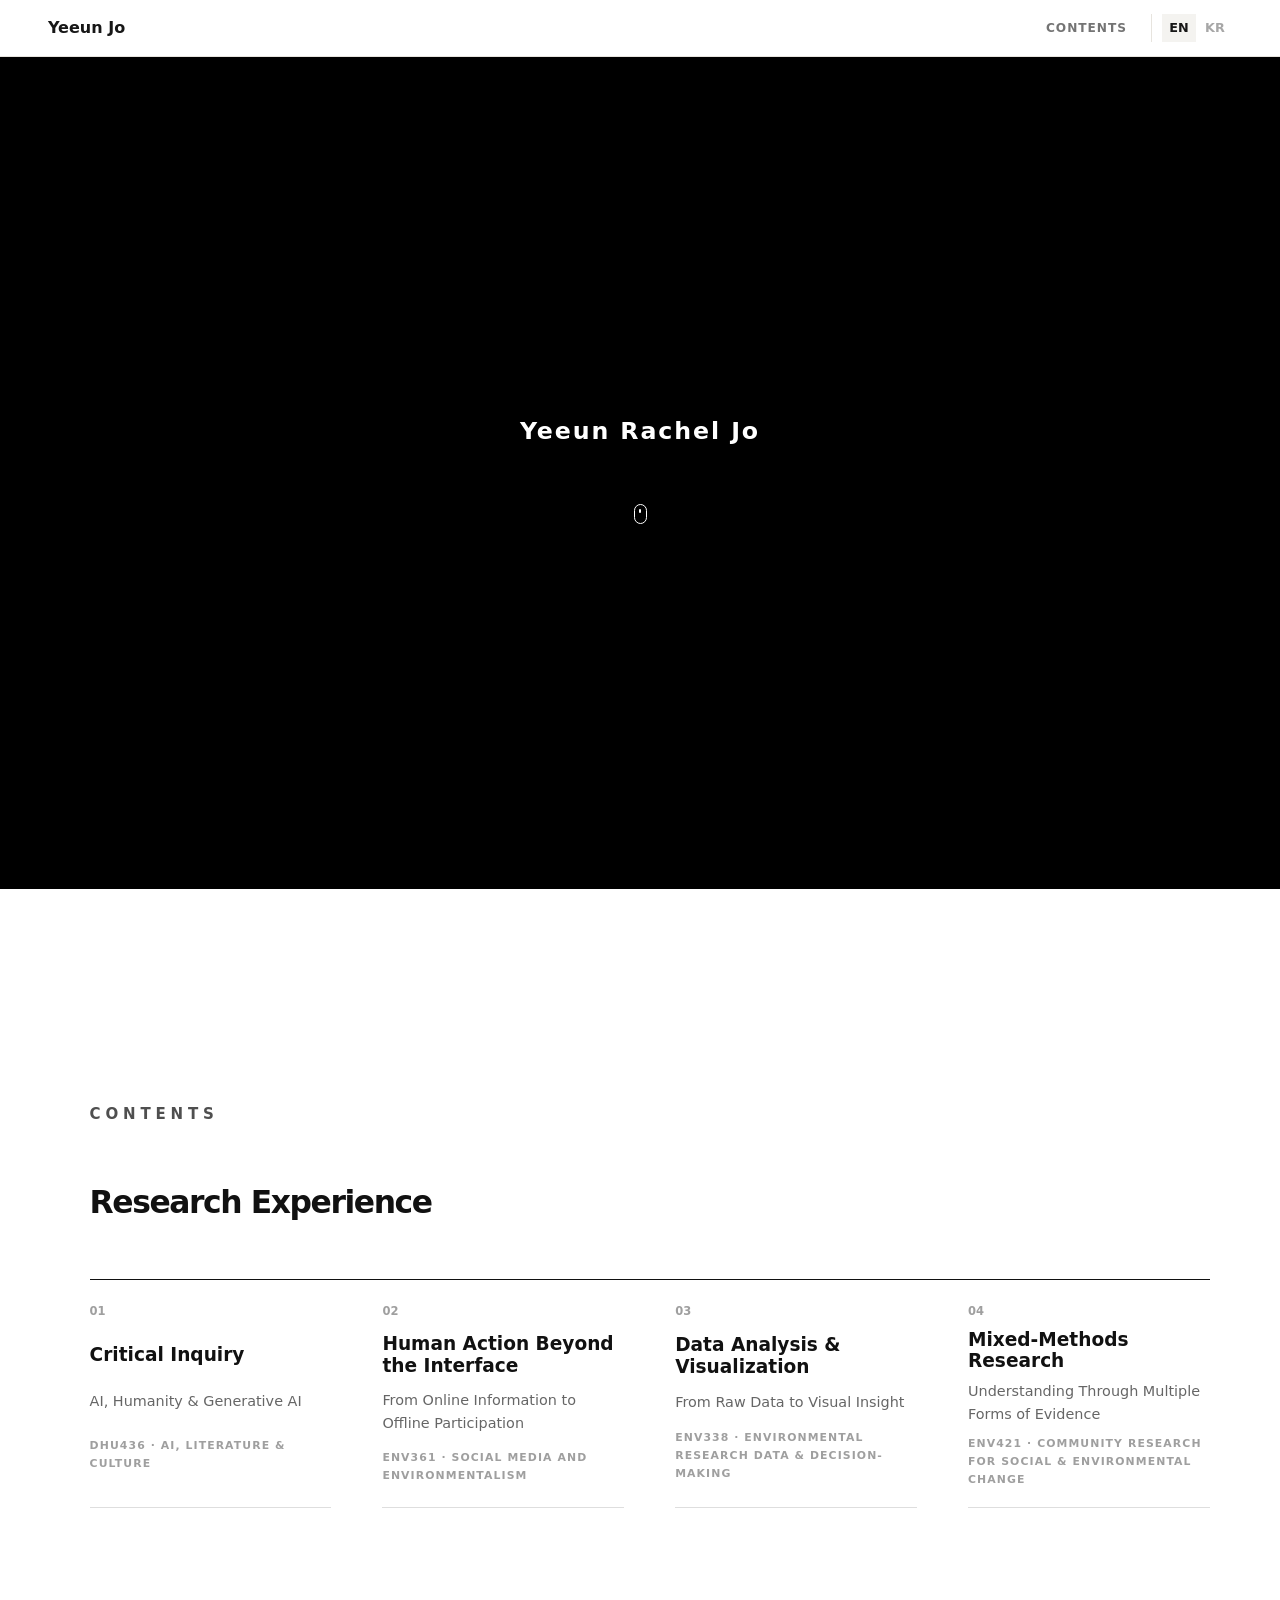
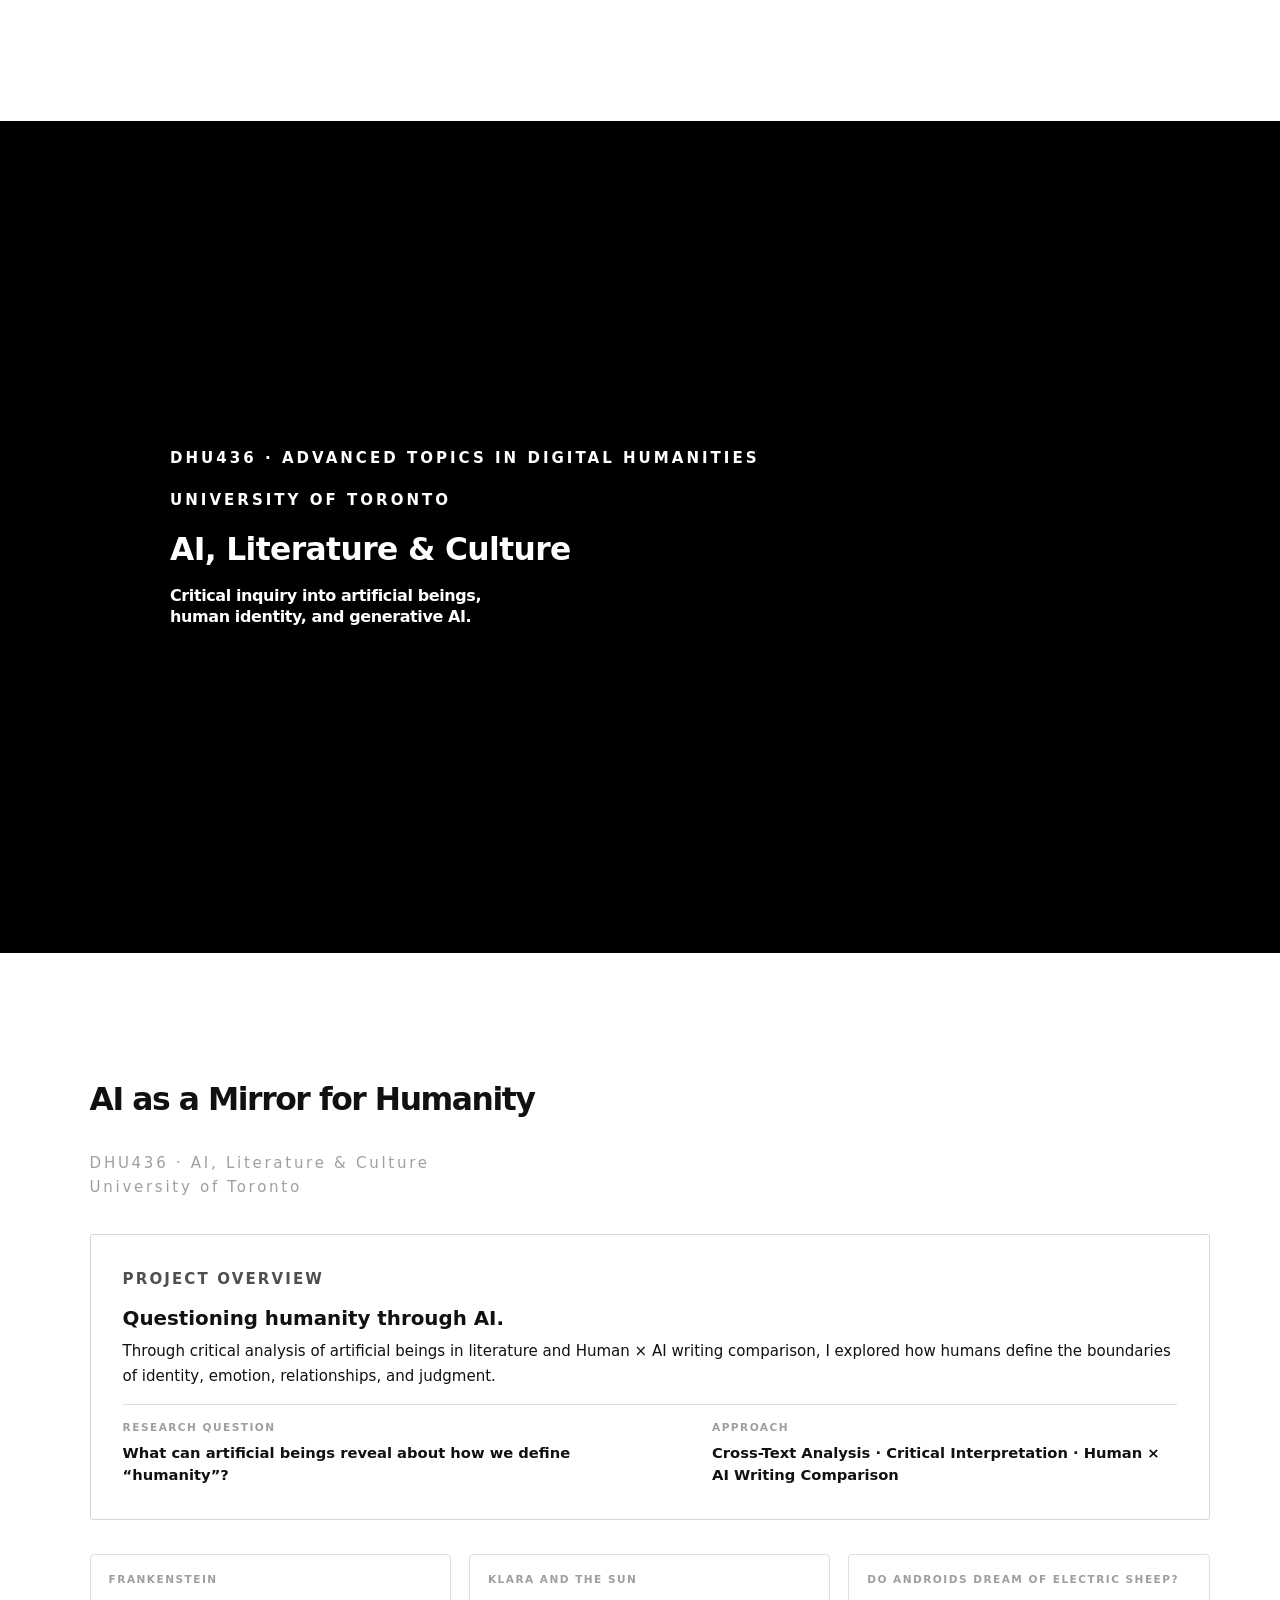
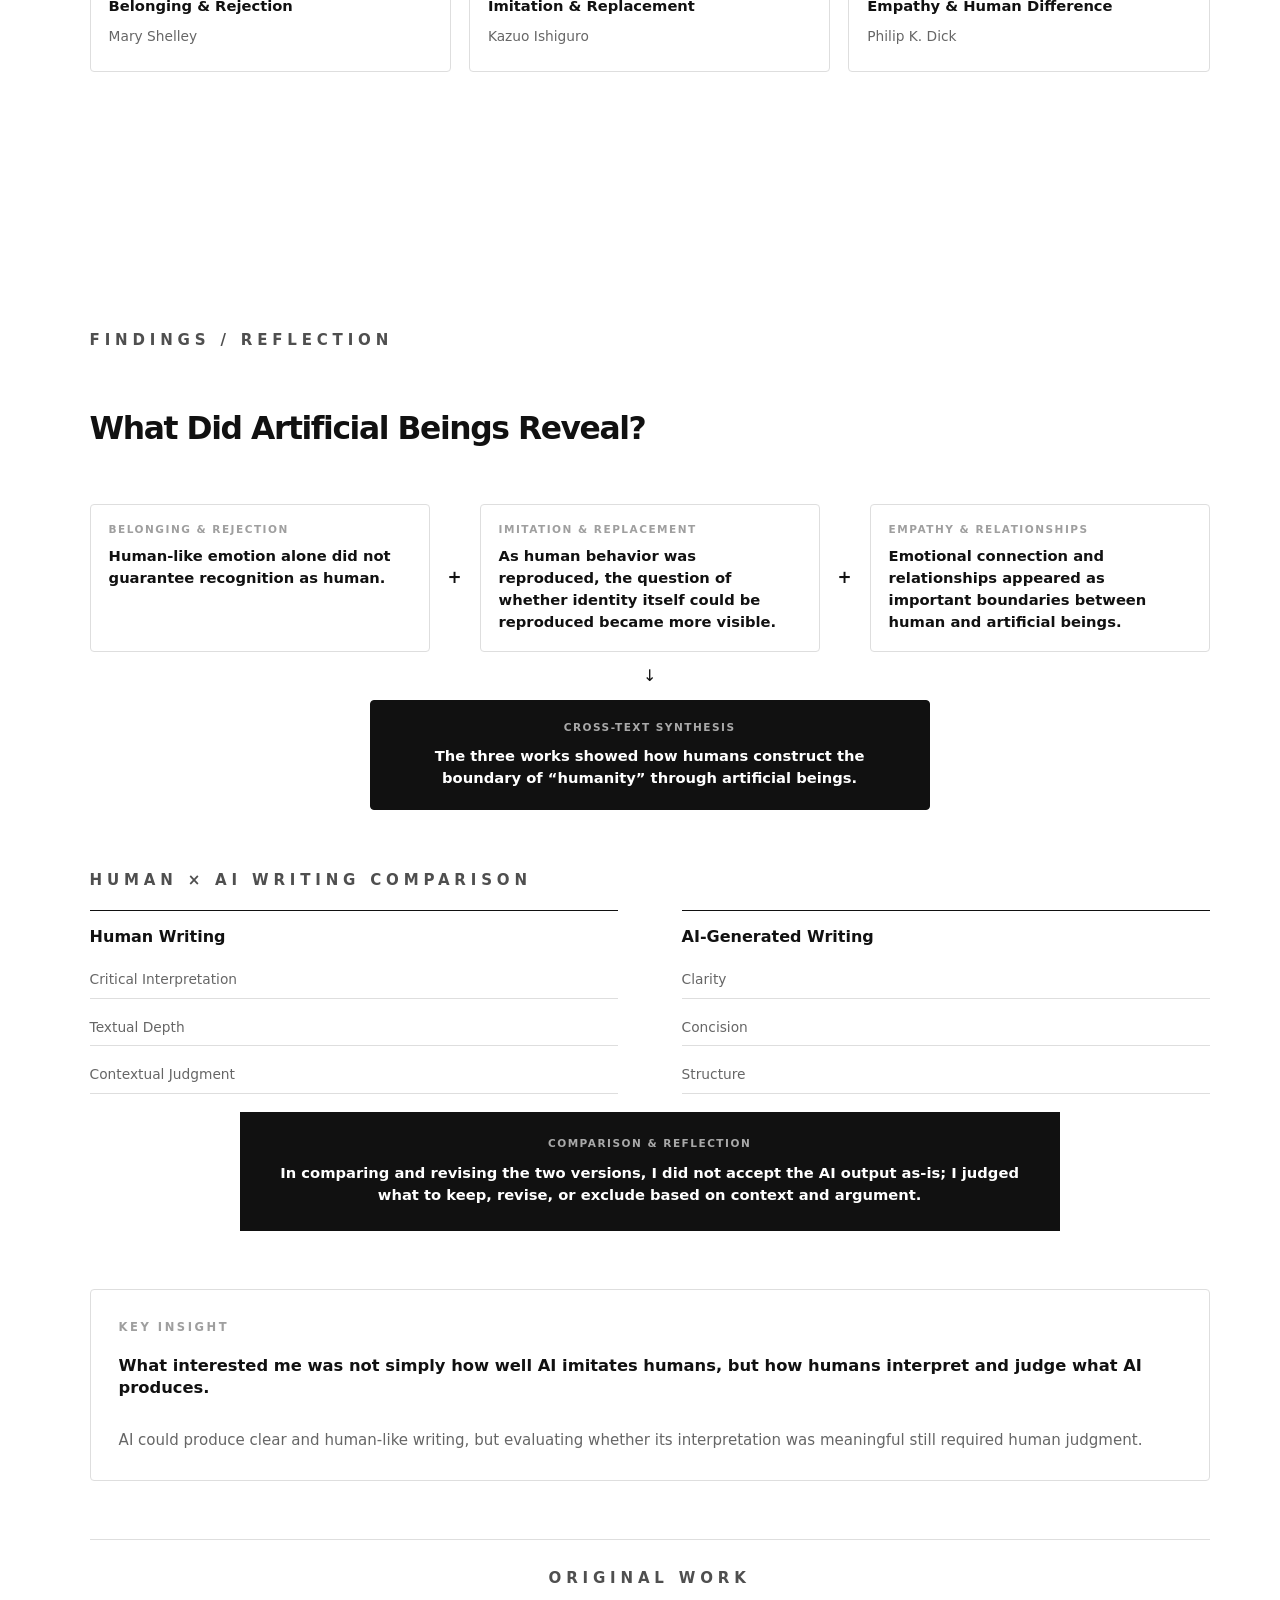
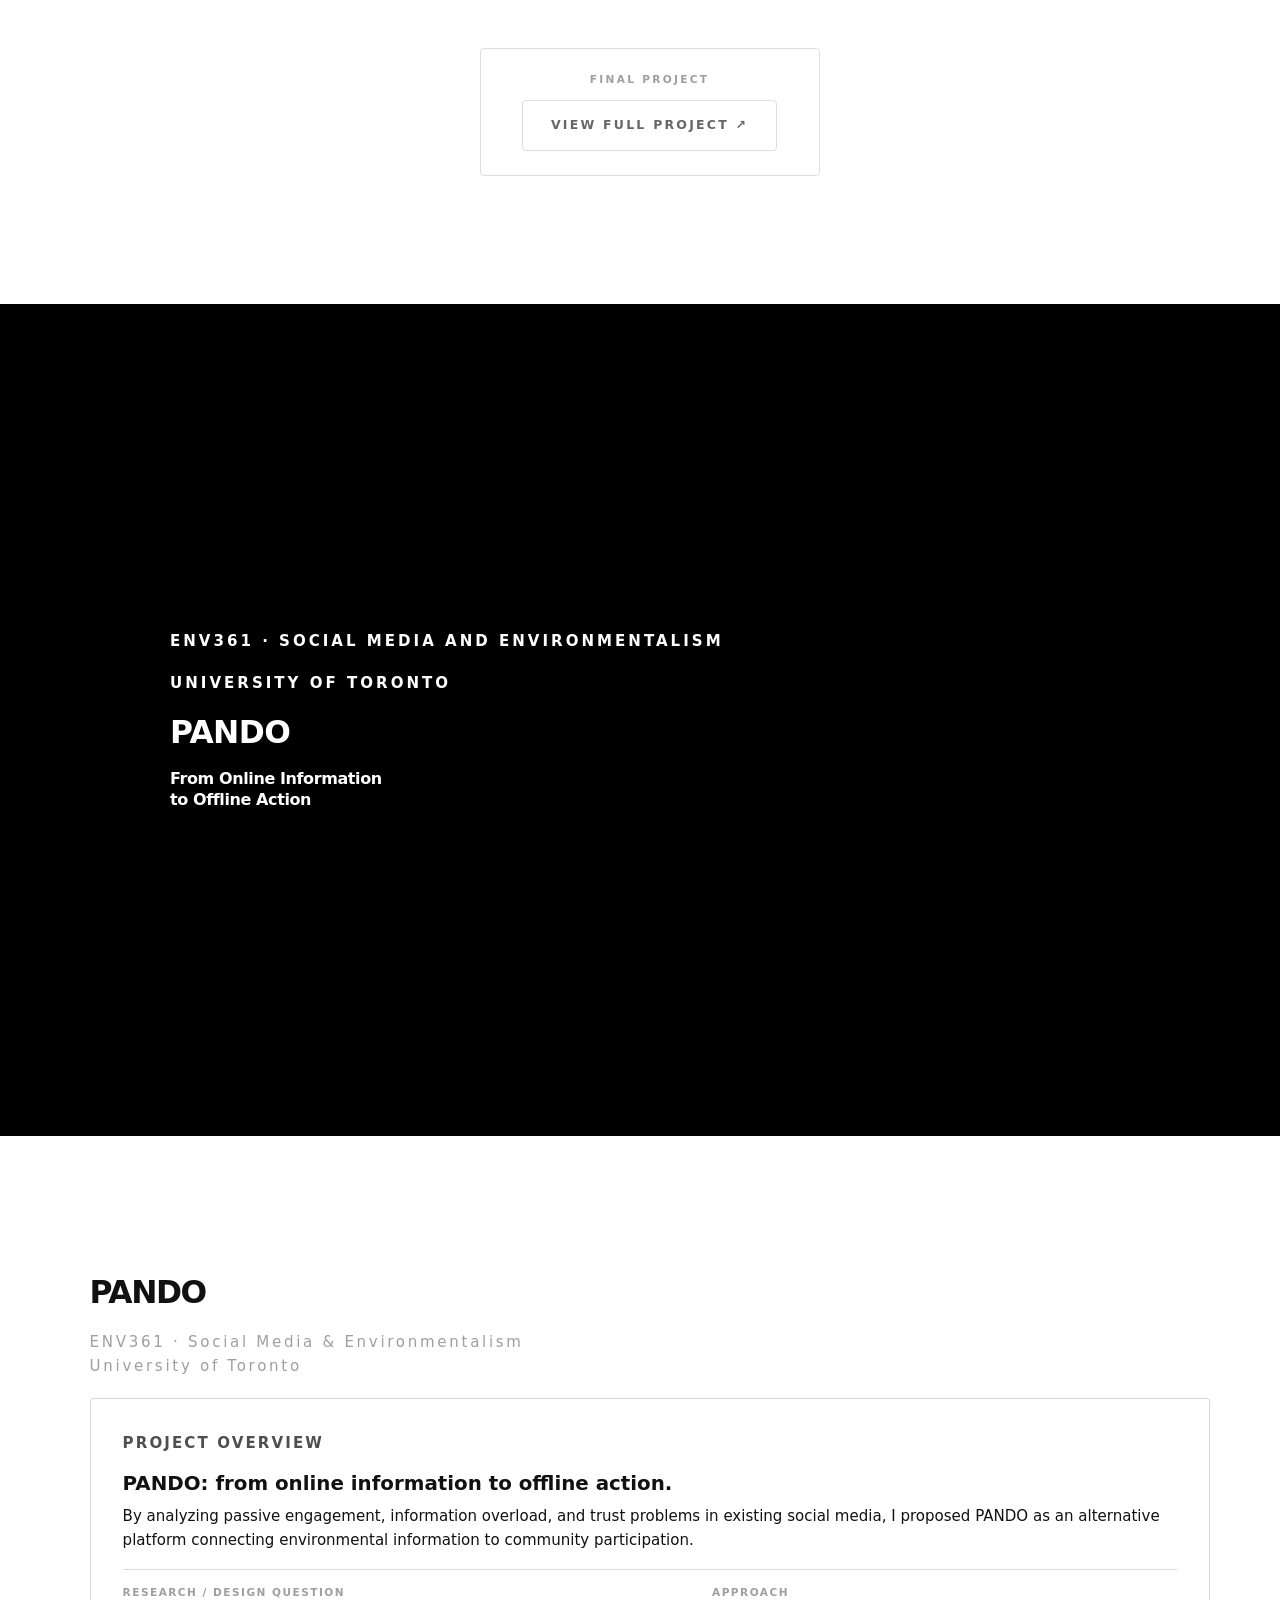
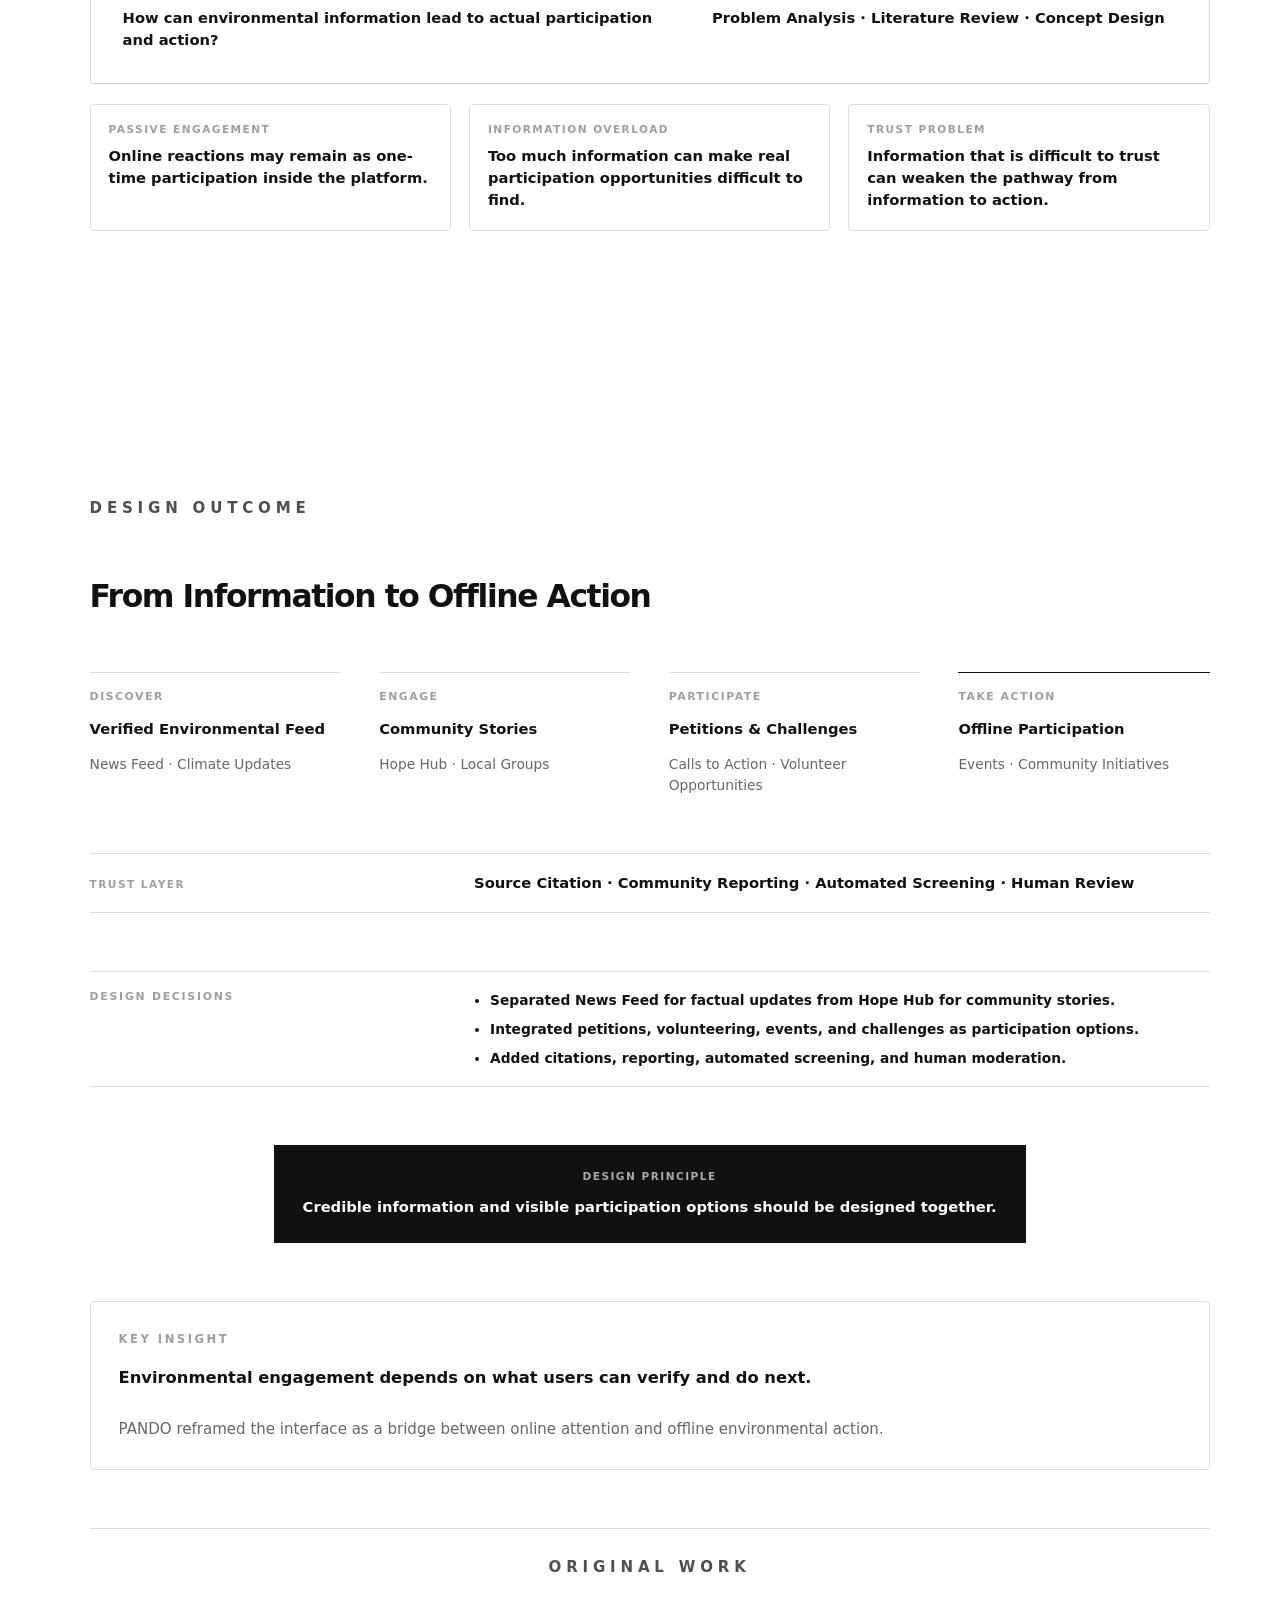
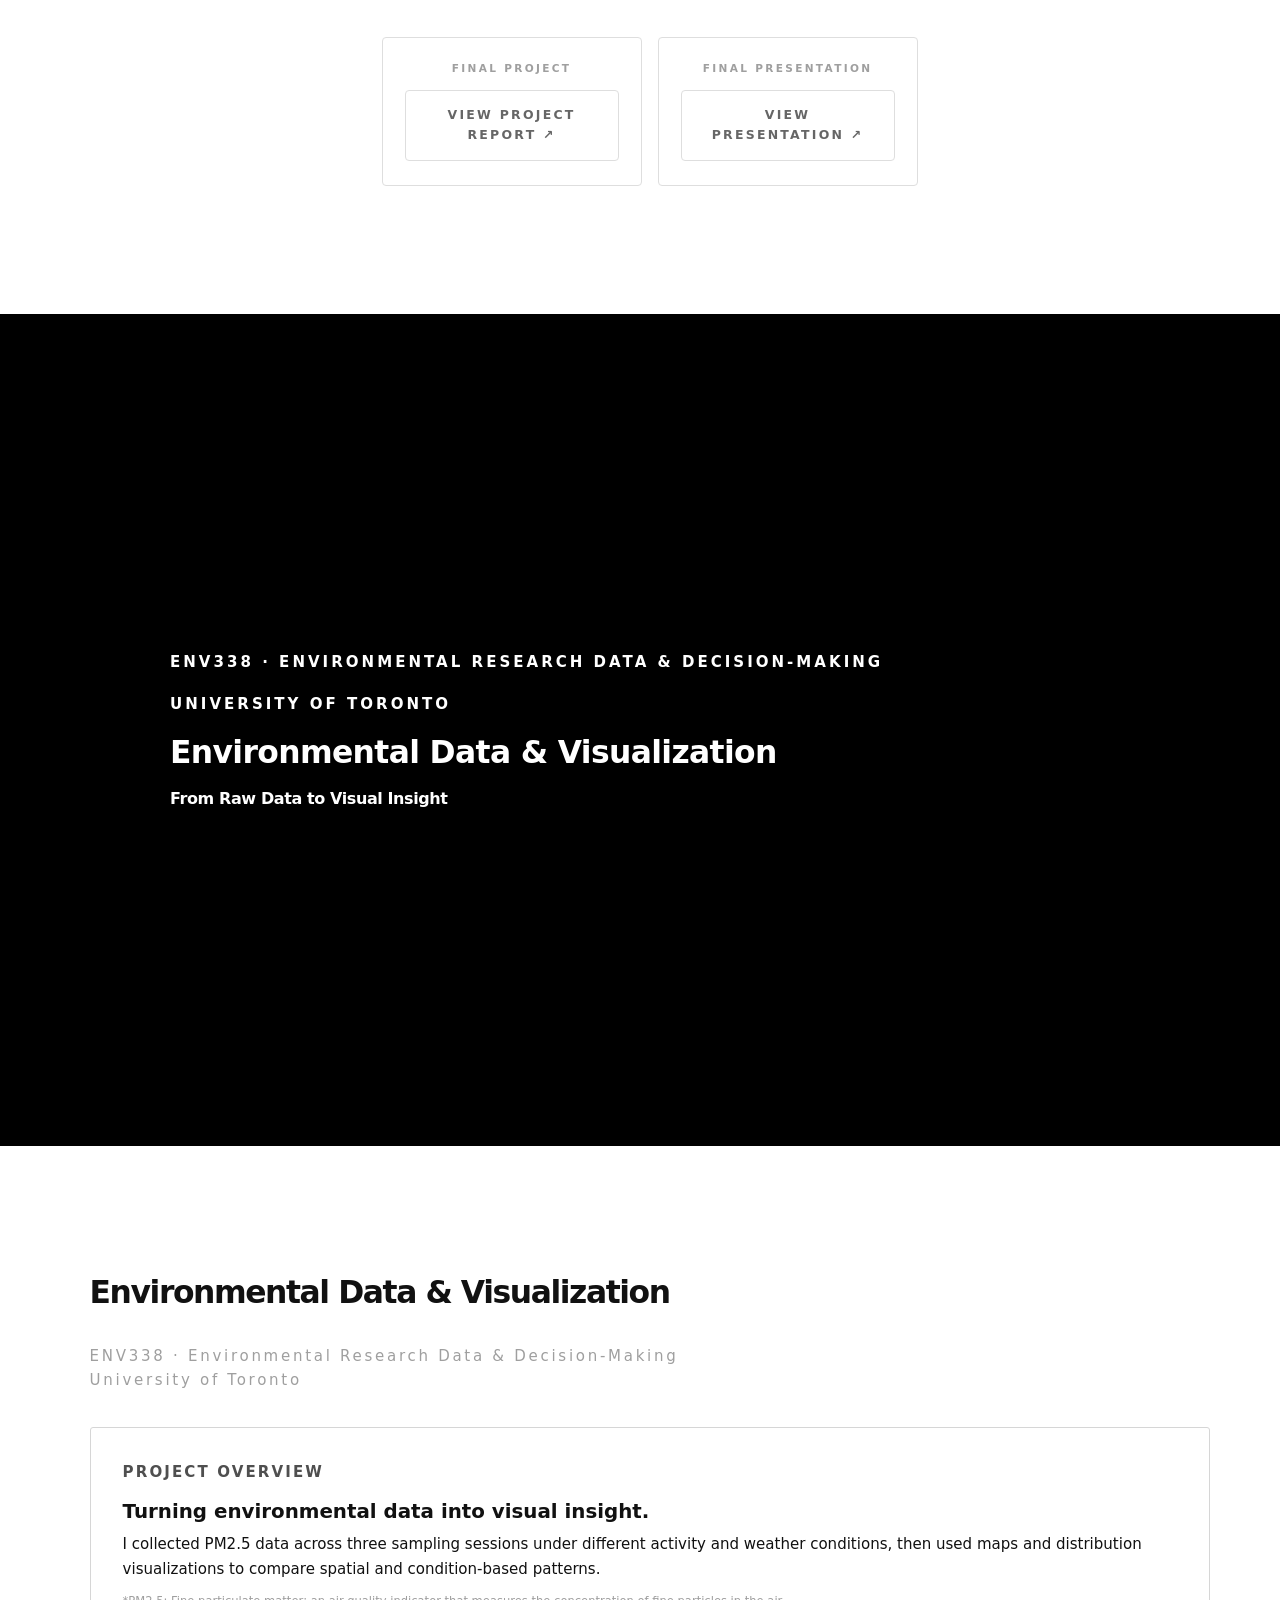
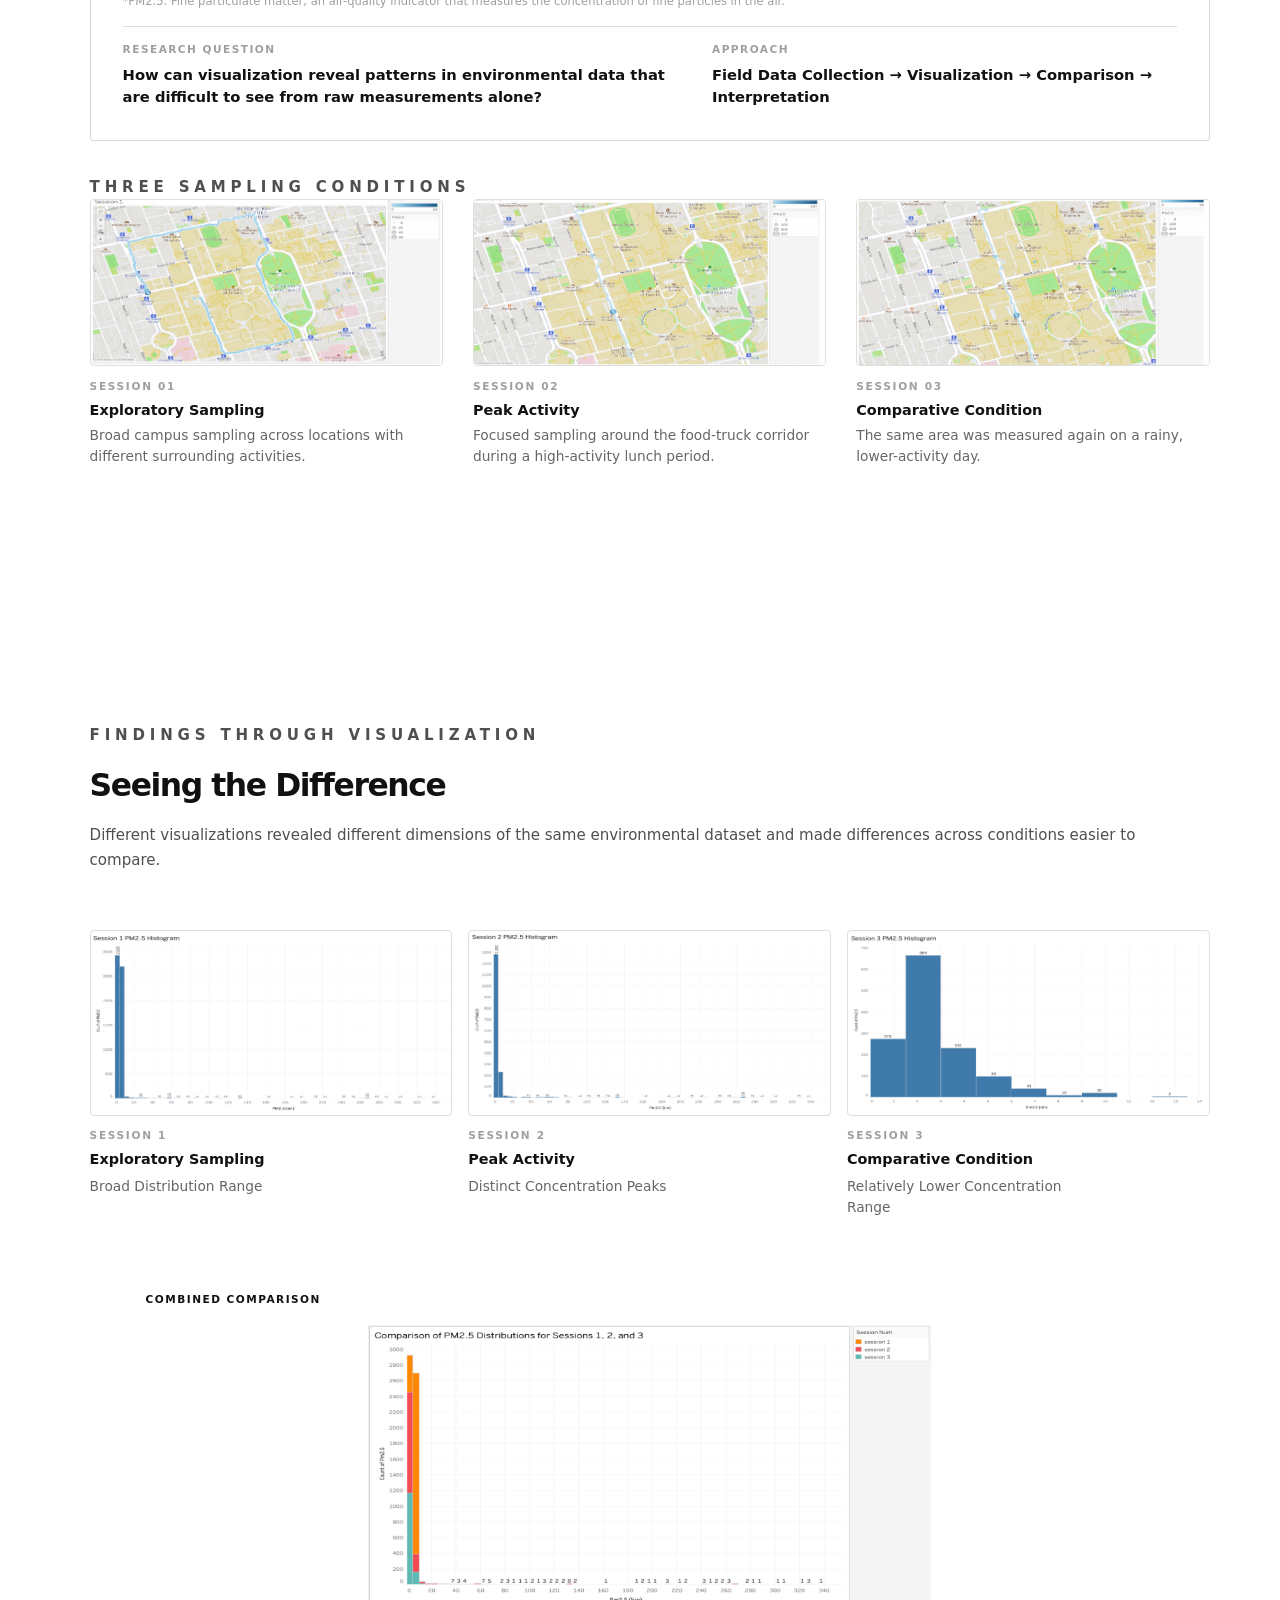
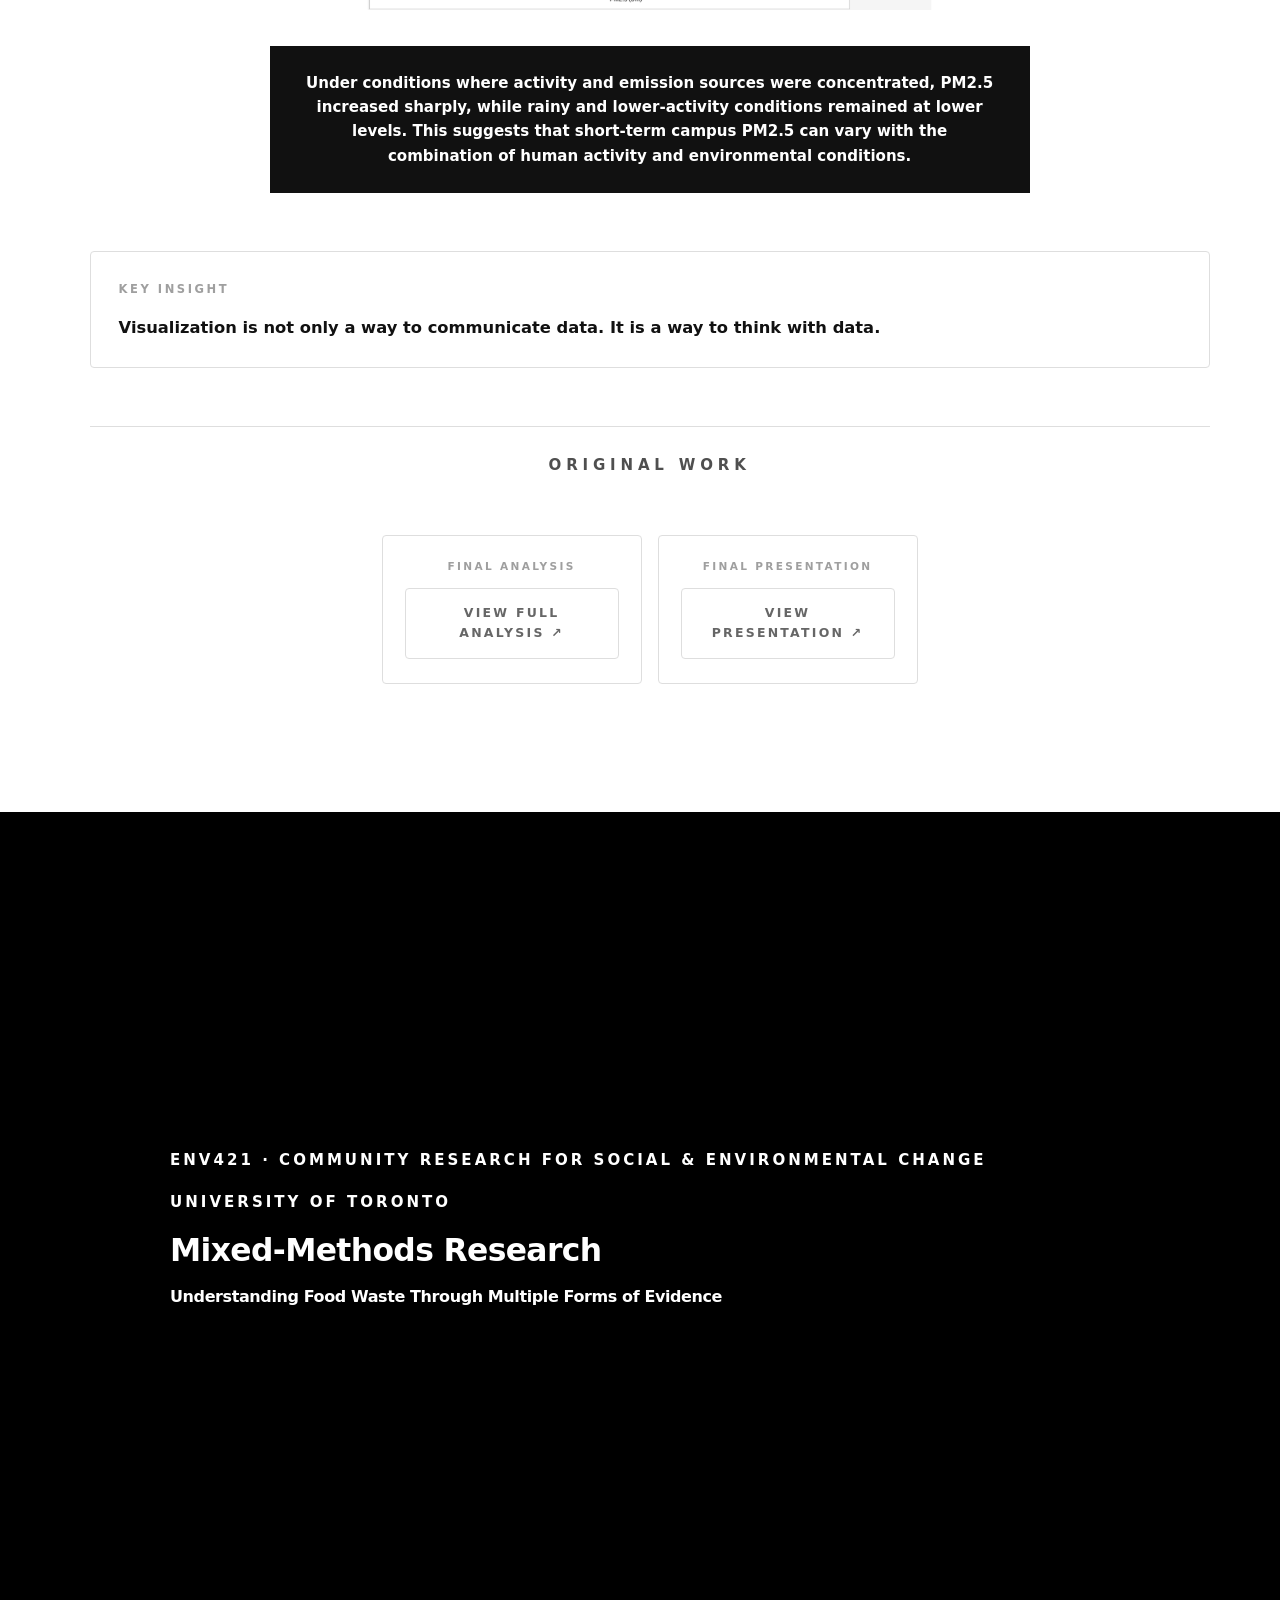
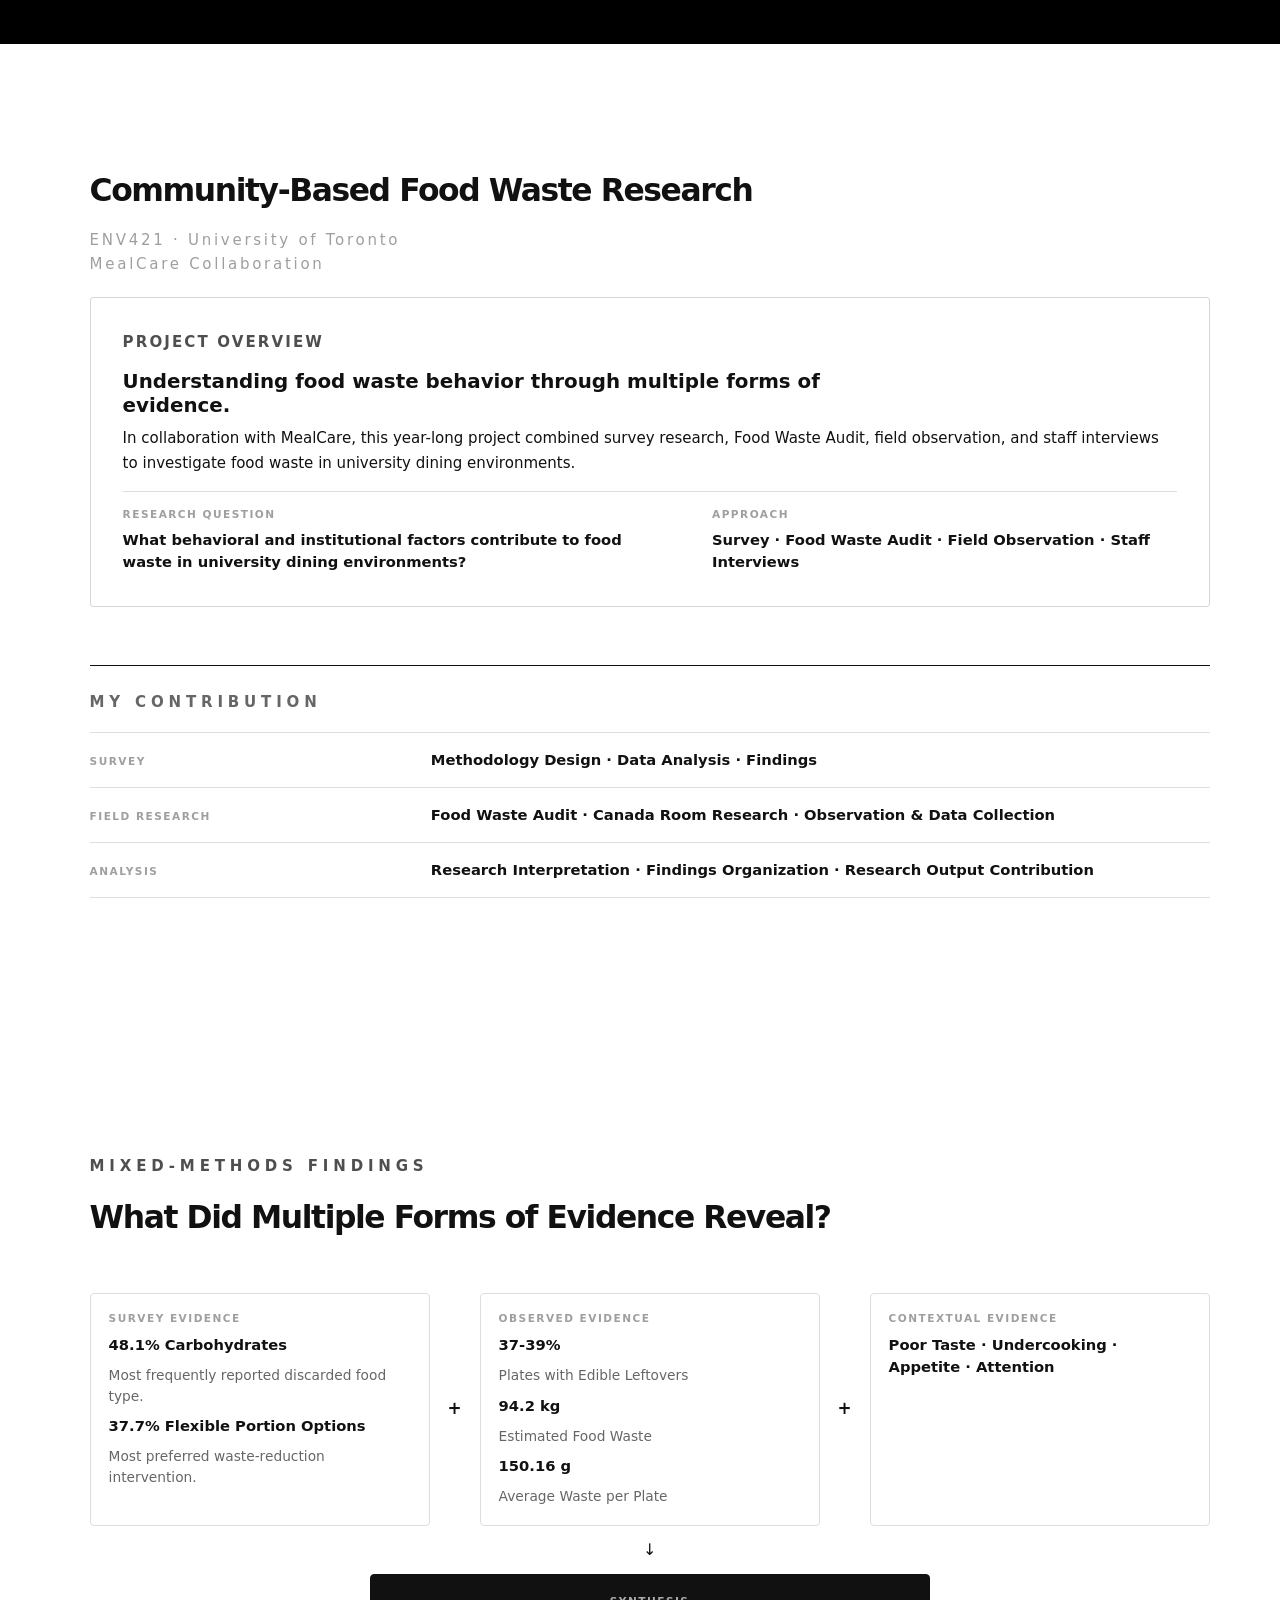
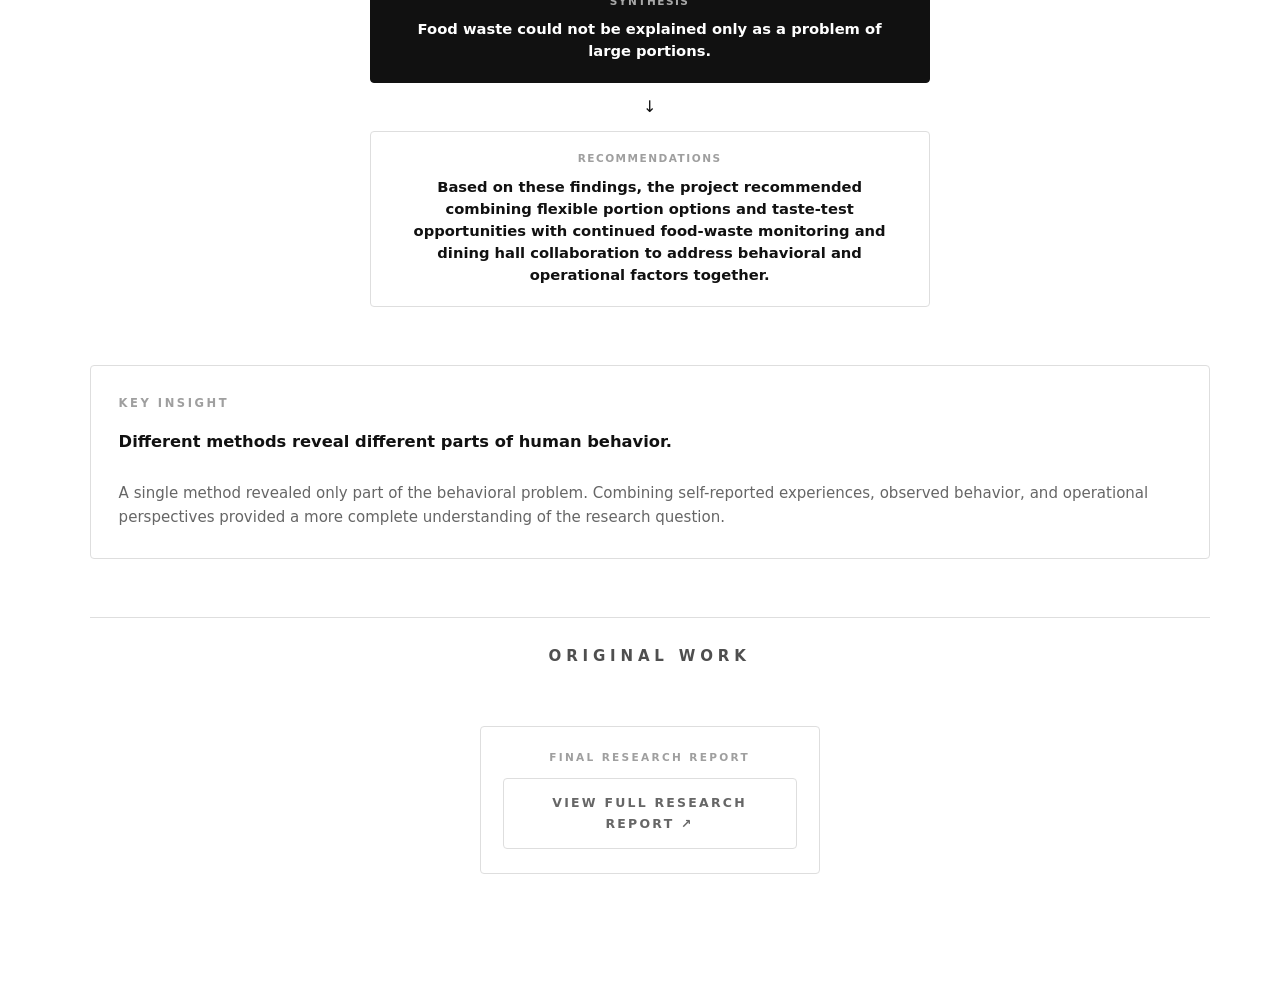
==== commit a0b72452: "23213132312321ㅌㄷㅁㅇ" ====
--- a/index.html
+++ b/index.html
@@ -371,27 +371,31 @@
           <div class="case436-content">
             <p class="case436-label">Design Outcome</p>
             <h2>From Information to Offline Action</h2>
-            <div class="pando-transformation" aria-label="PANDO design outcome">
+            <div class="pando-transformation" aria-label="PANDO user journey">
               <section class="pando-node">
-                <strong>Inform</strong>
-                <p>Relevant Environmental Information</p>
+                <span>Discover</span>
+                <strong>Verified Environmental Feed</strong>
+                <p>News Feed · Climate Updates</p>
               </section>
               <section class="pando-node">
-                <strong>Connect</strong>
-                <p>Stories · Community</p>
+                <span>Engage</span>
+                <strong>Community Stories</strong>
+                <p>Hope Hub · Local Groups</p>
               </section>
               <section class="pando-node">
-                <strong>Participate</strong>
-                <p>Petitions · Challenges · Calls to Action</p>
+                <span>Participate</span>
+                <strong>Petitions & Challenges</strong>
+                <p>Calls to Action · Volunteer Opportunities</p>
               </section>
               <section class="pando-node pando-destination">
-                <strong>Act Offline</strong>
-                <p>Events · Volunteering · Community Initiatives</p>
+                <span>Take Action</span>
+                <strong>Offline Participation</strong>
+                <p>Events · Community Initiatives</p>
               </section>
             </div>
             <div class="pando-support-layer">
-              <span>Trust & Information Quality</span>
-              <strong>Source Requirement · Community Flagging · Automated Screening · Human Review</strong>
+              <span>Trust Layer</span>
+              <strong>Source Citation · Community Reporting · Automated Screening · Human Review</strong>
             </div>
             <div class="design-decisions">
               <span>Design Decisions</span>
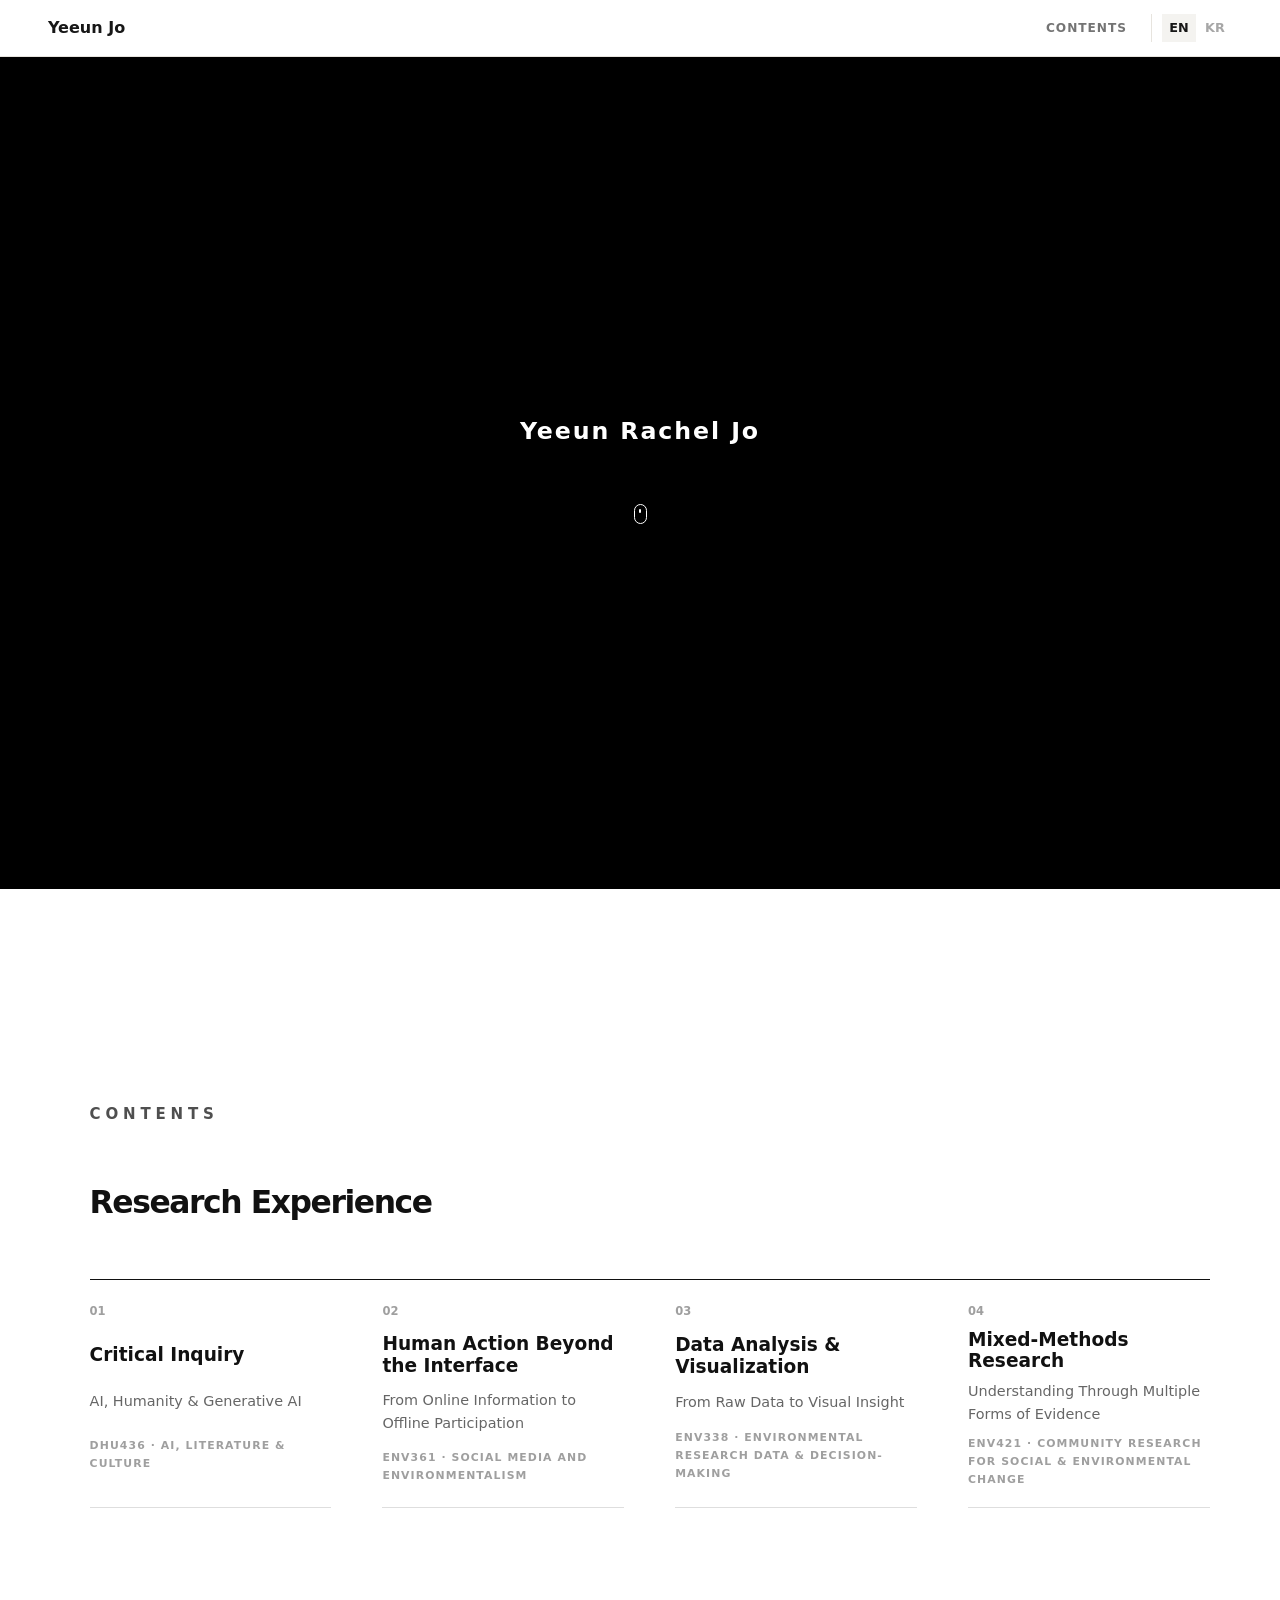
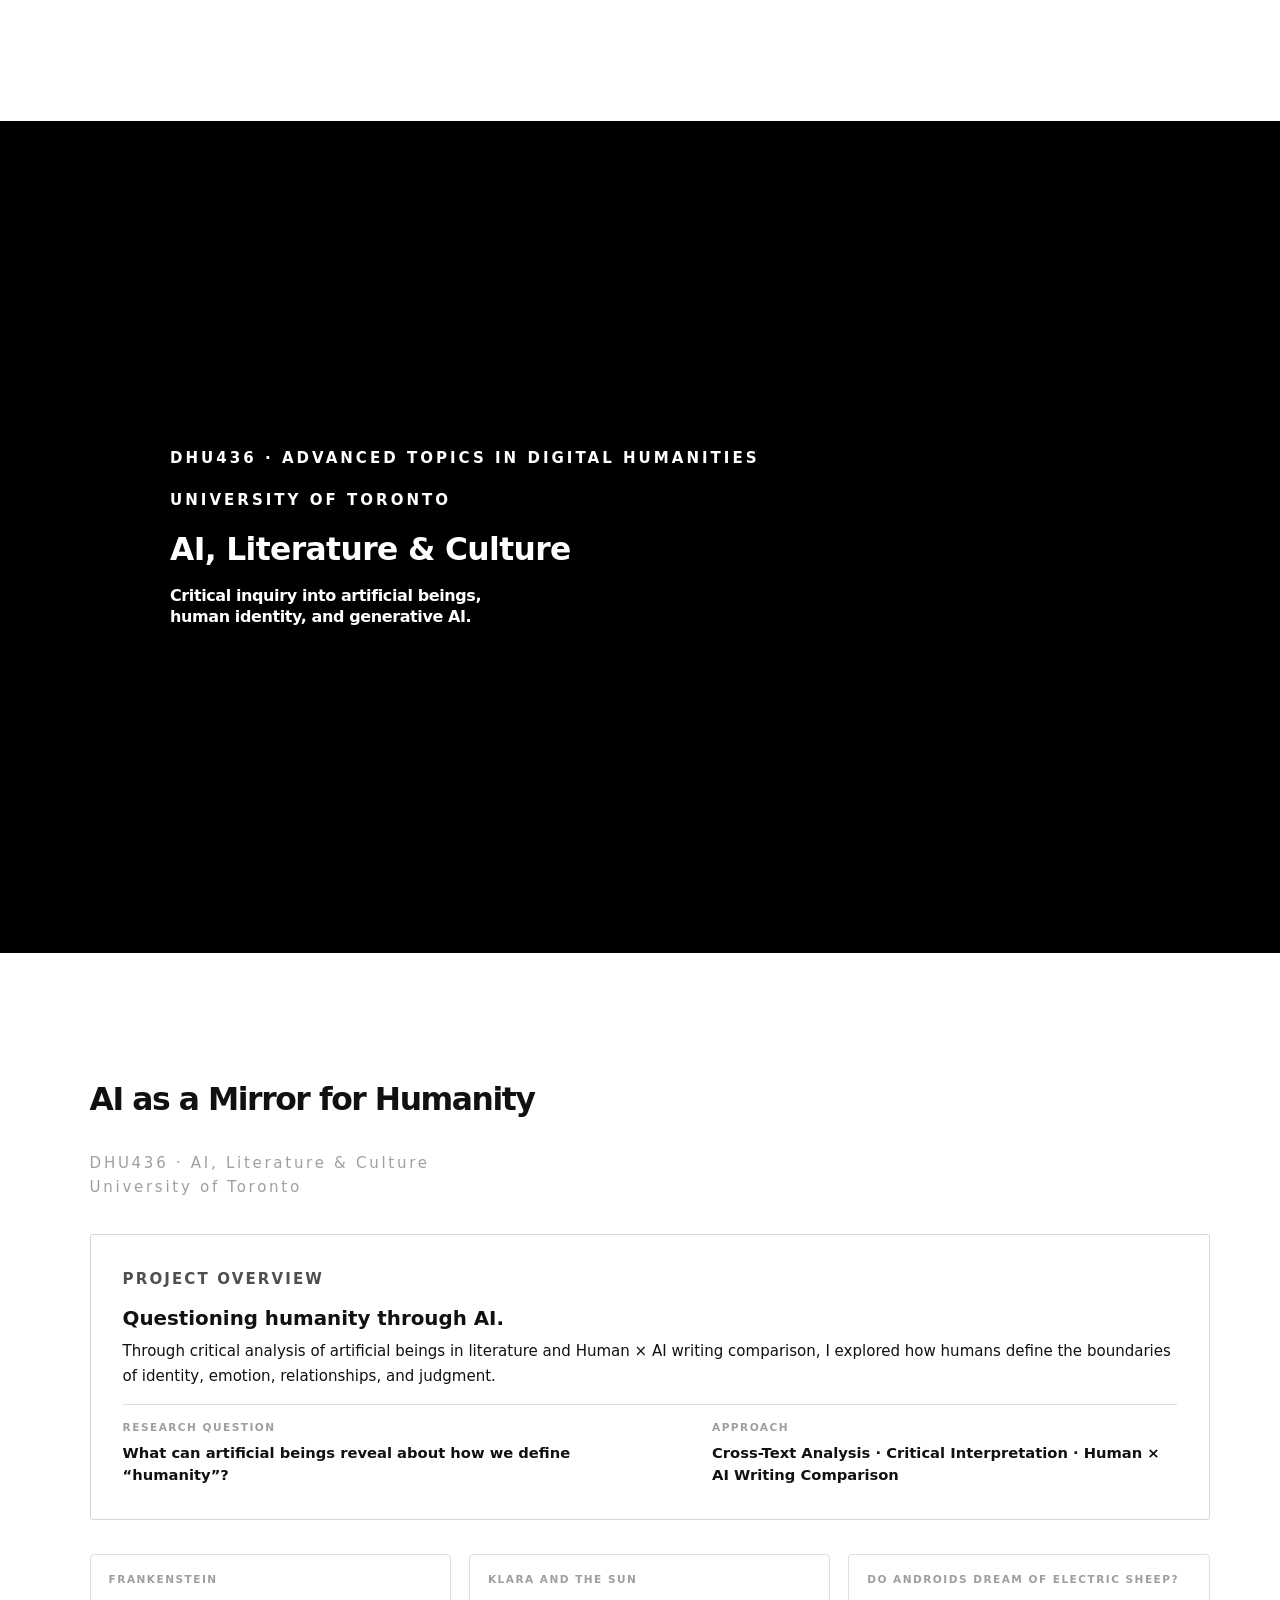
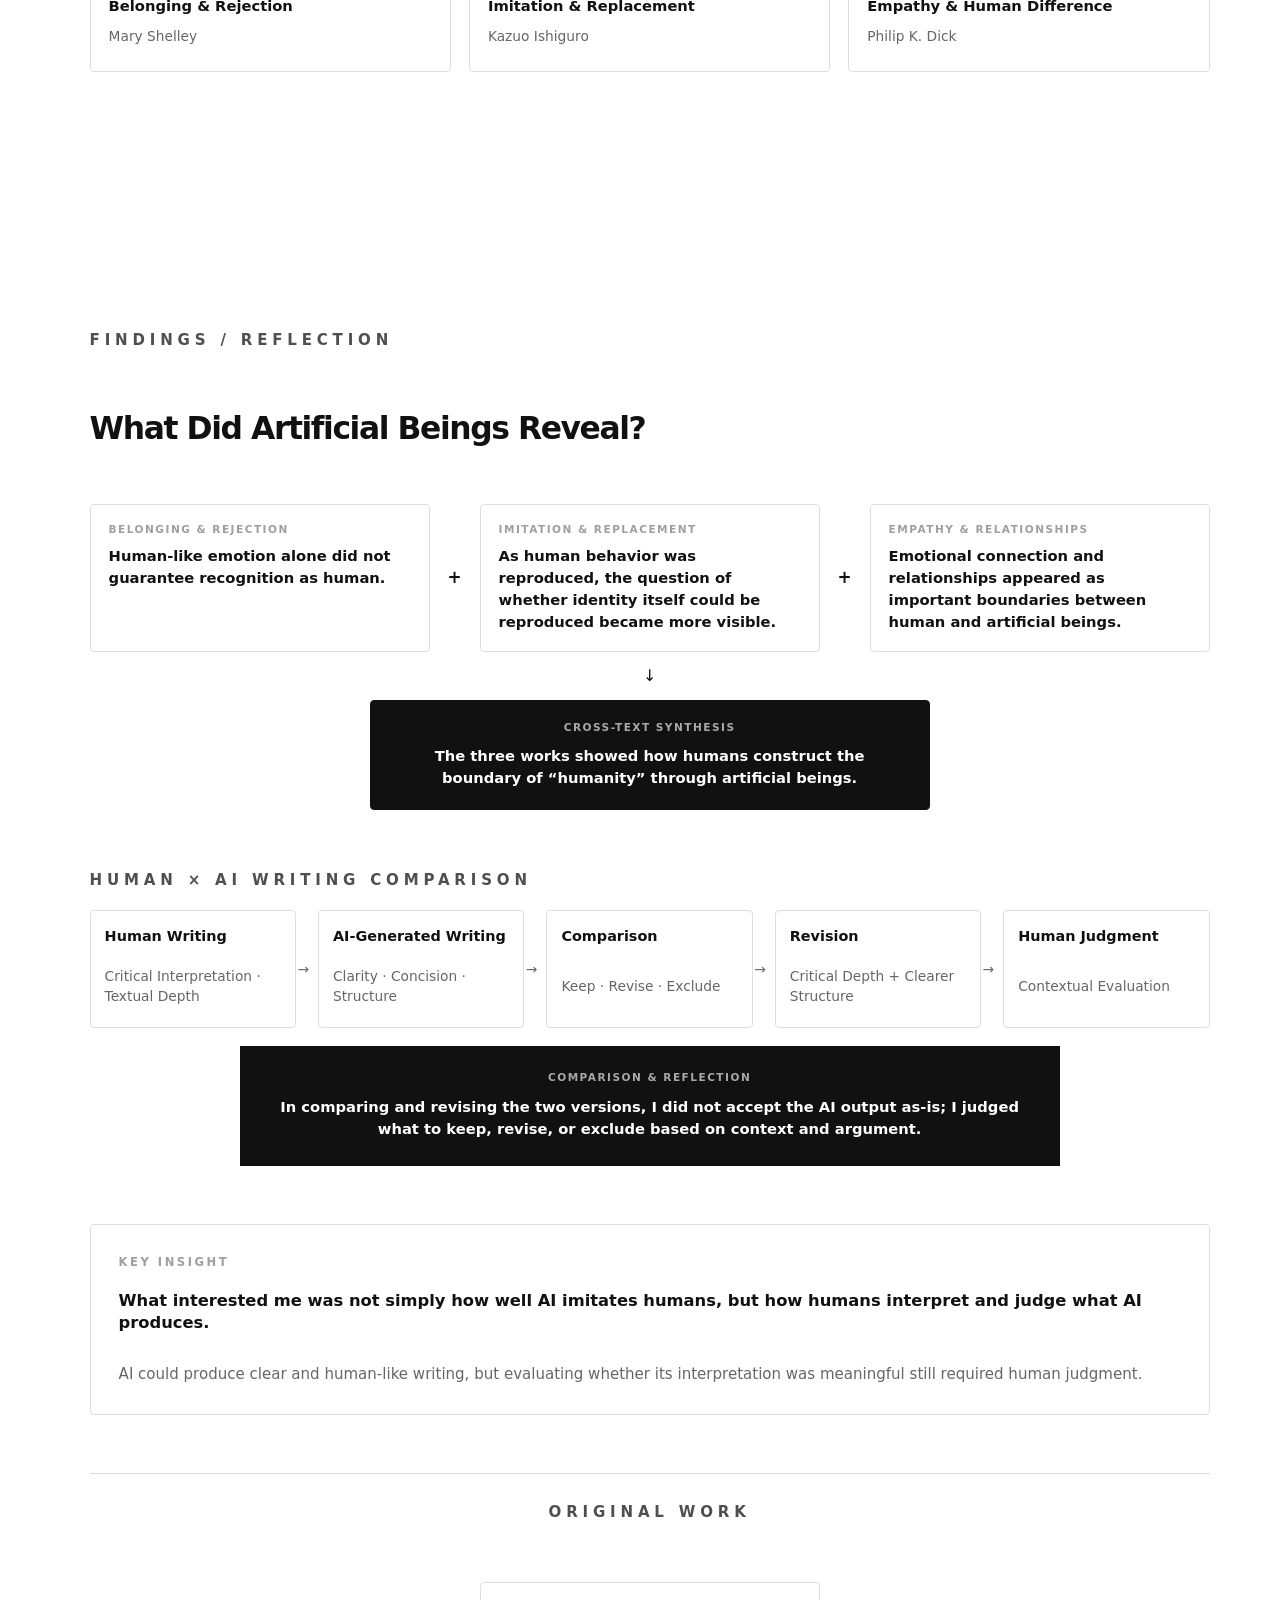
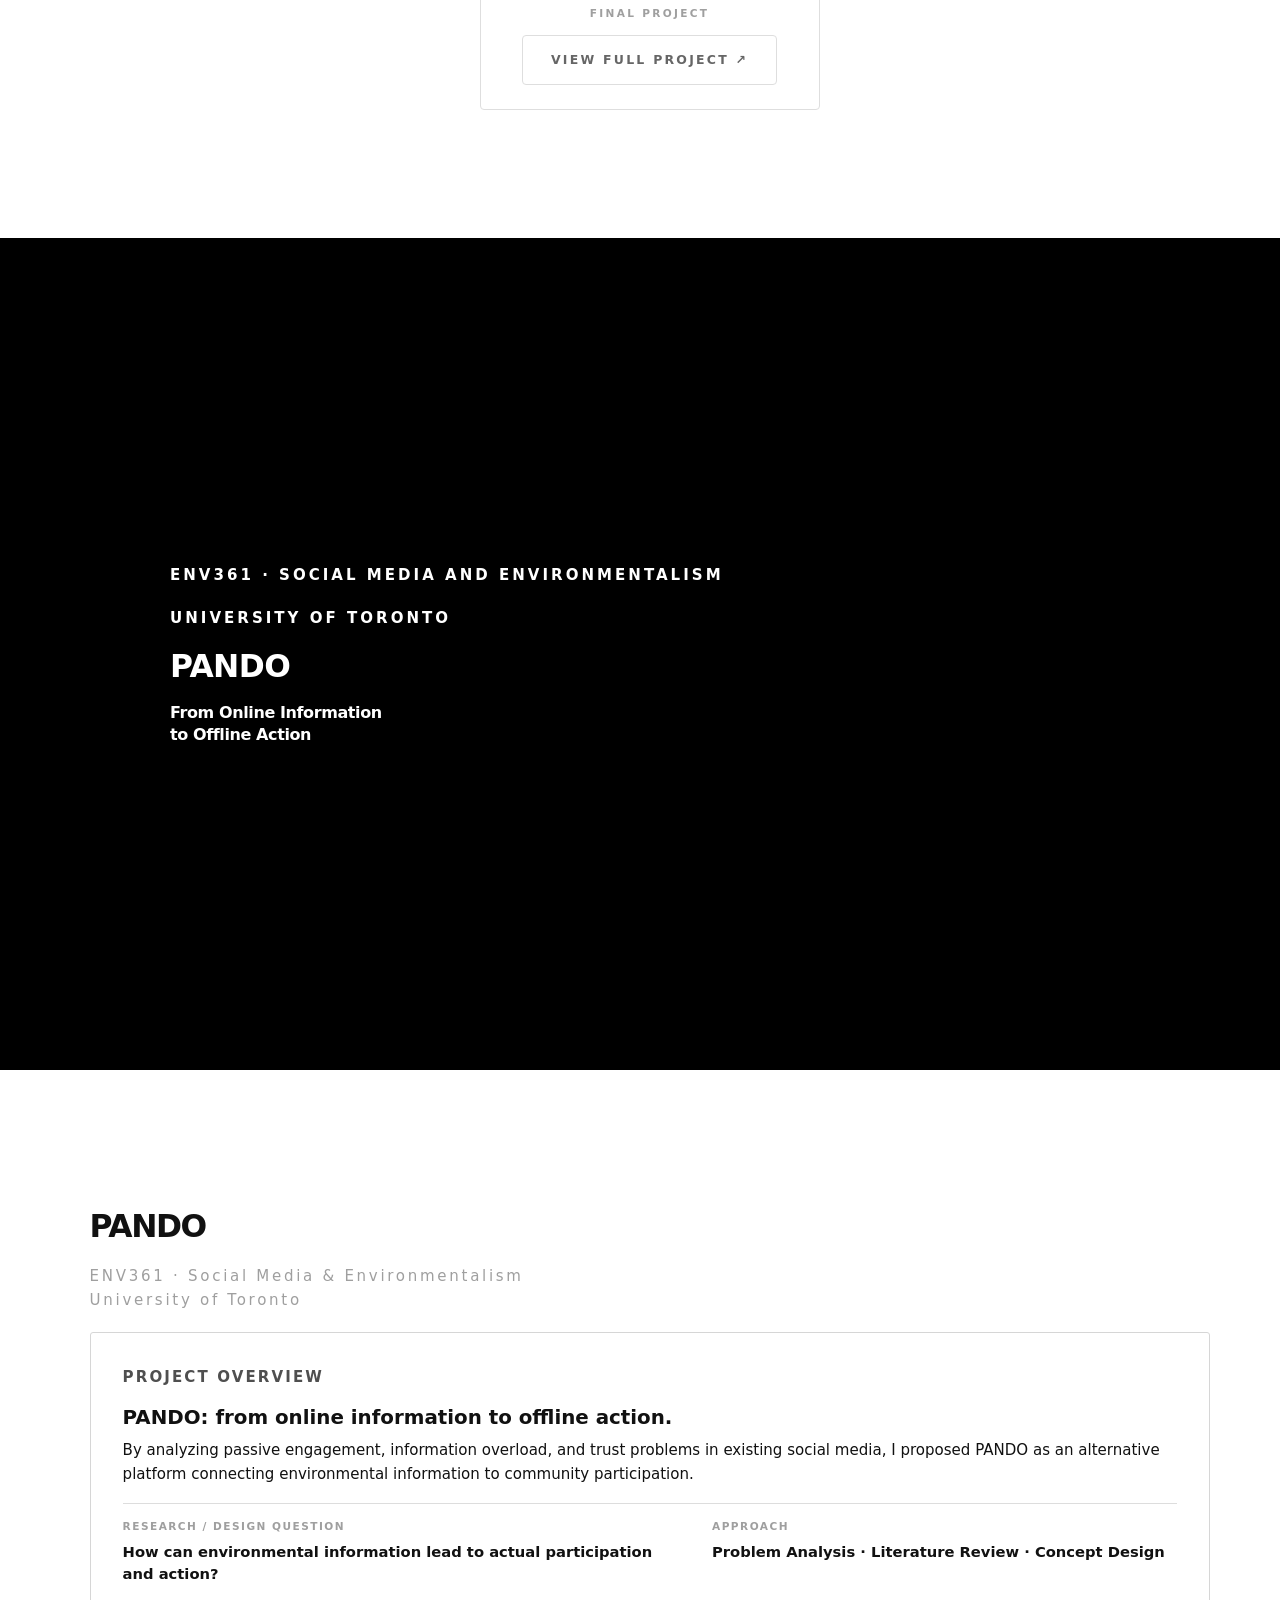
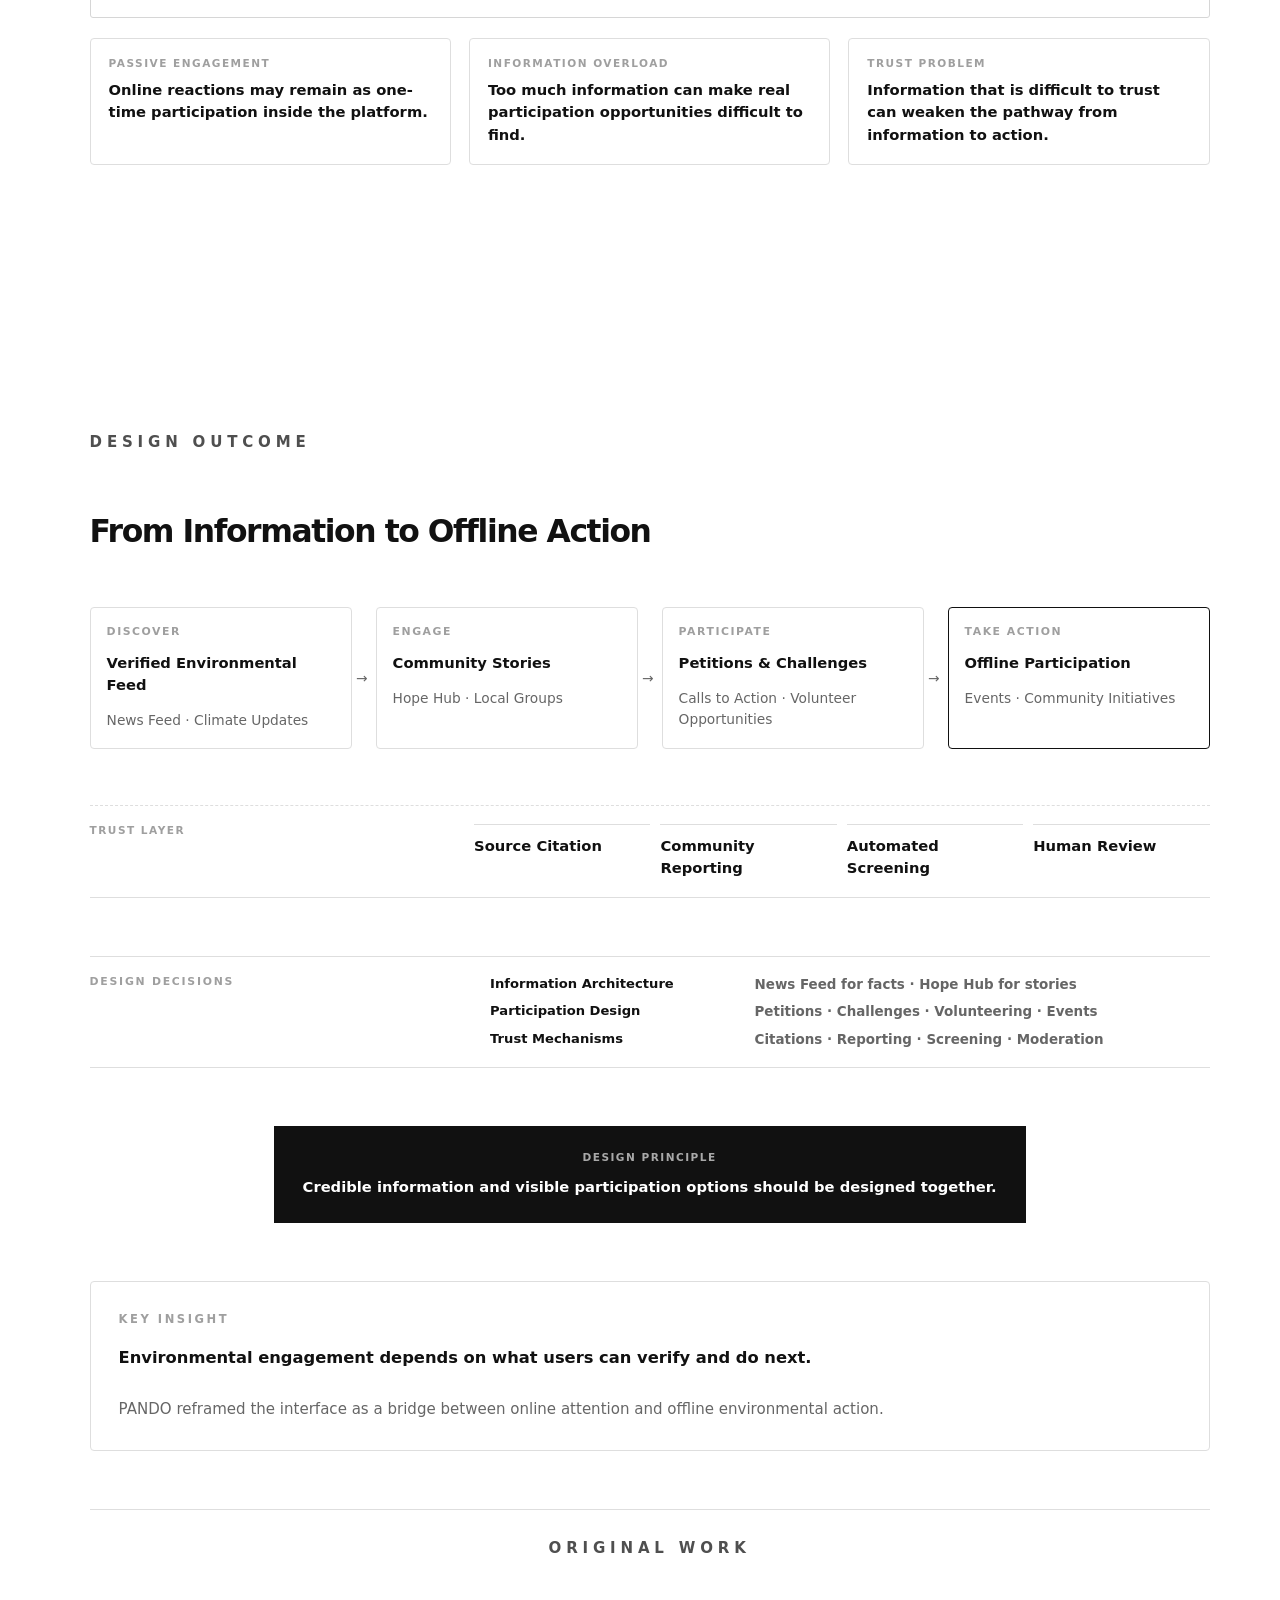
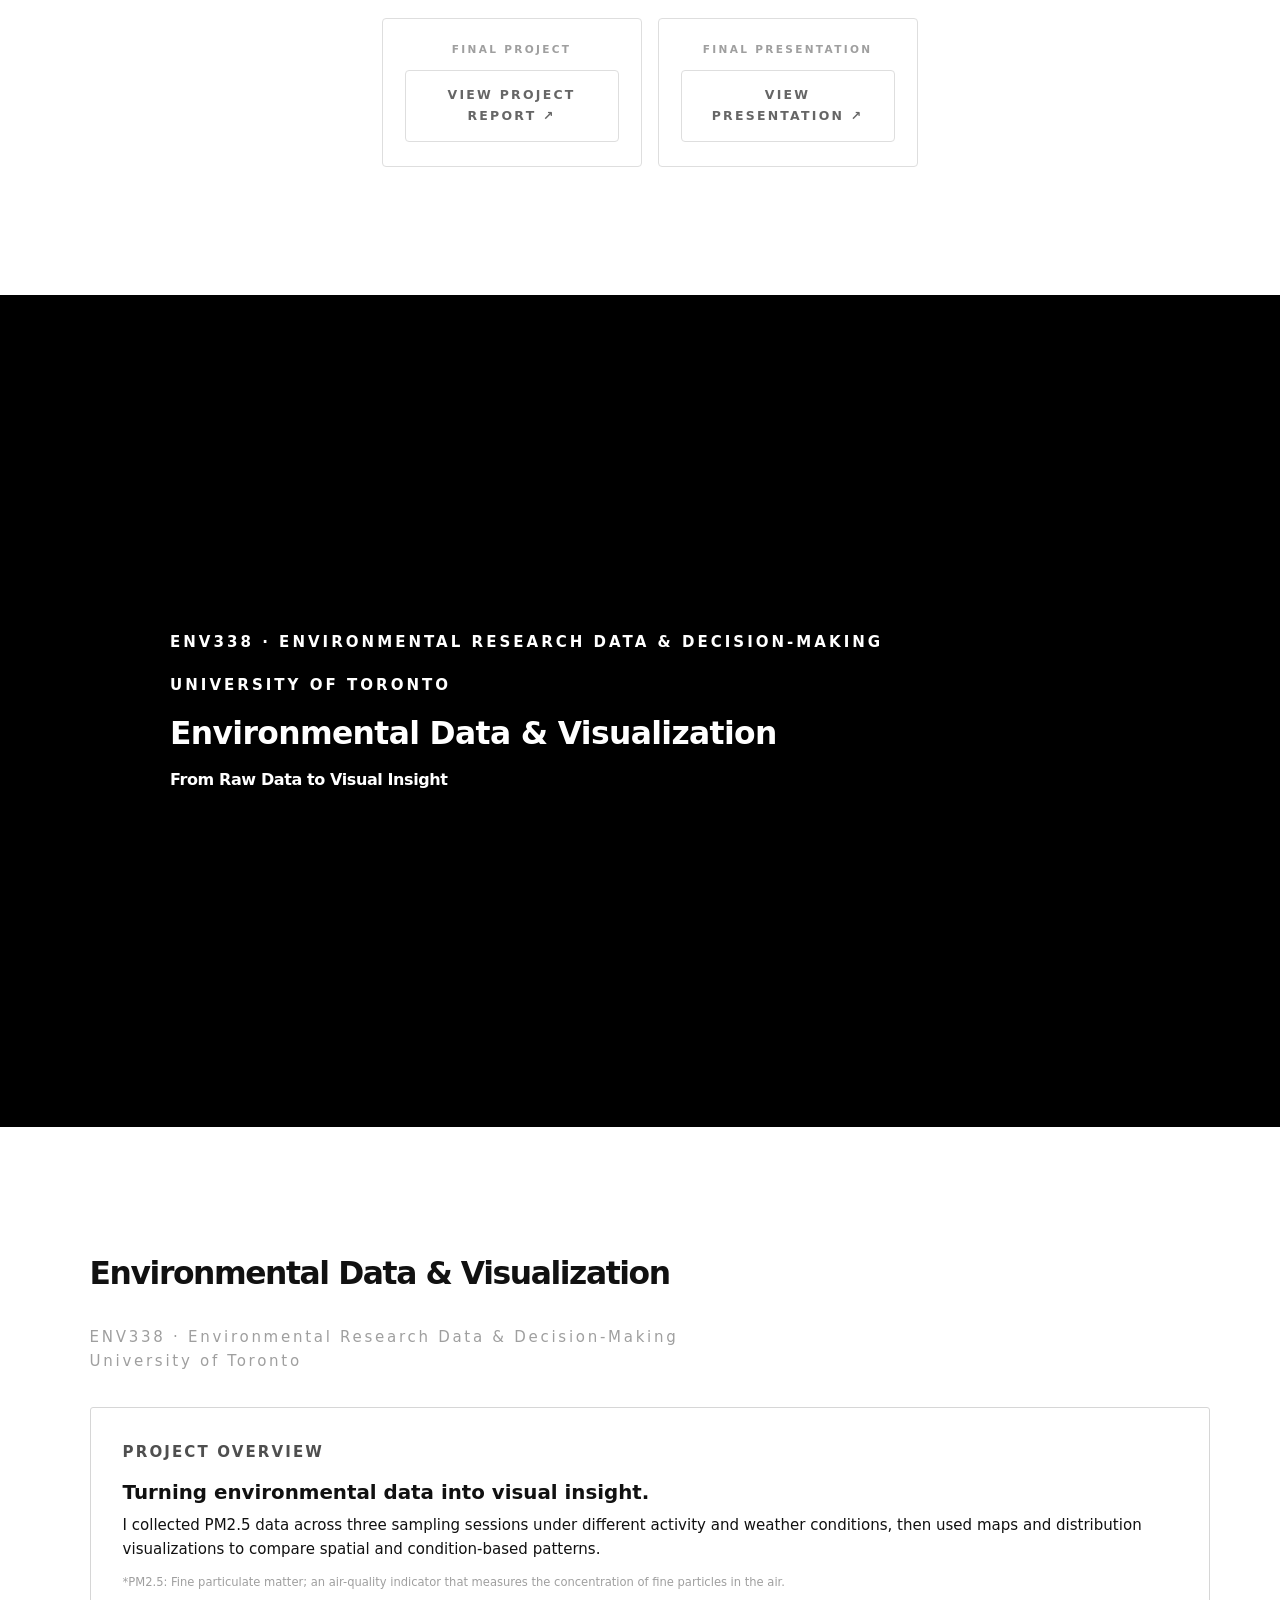
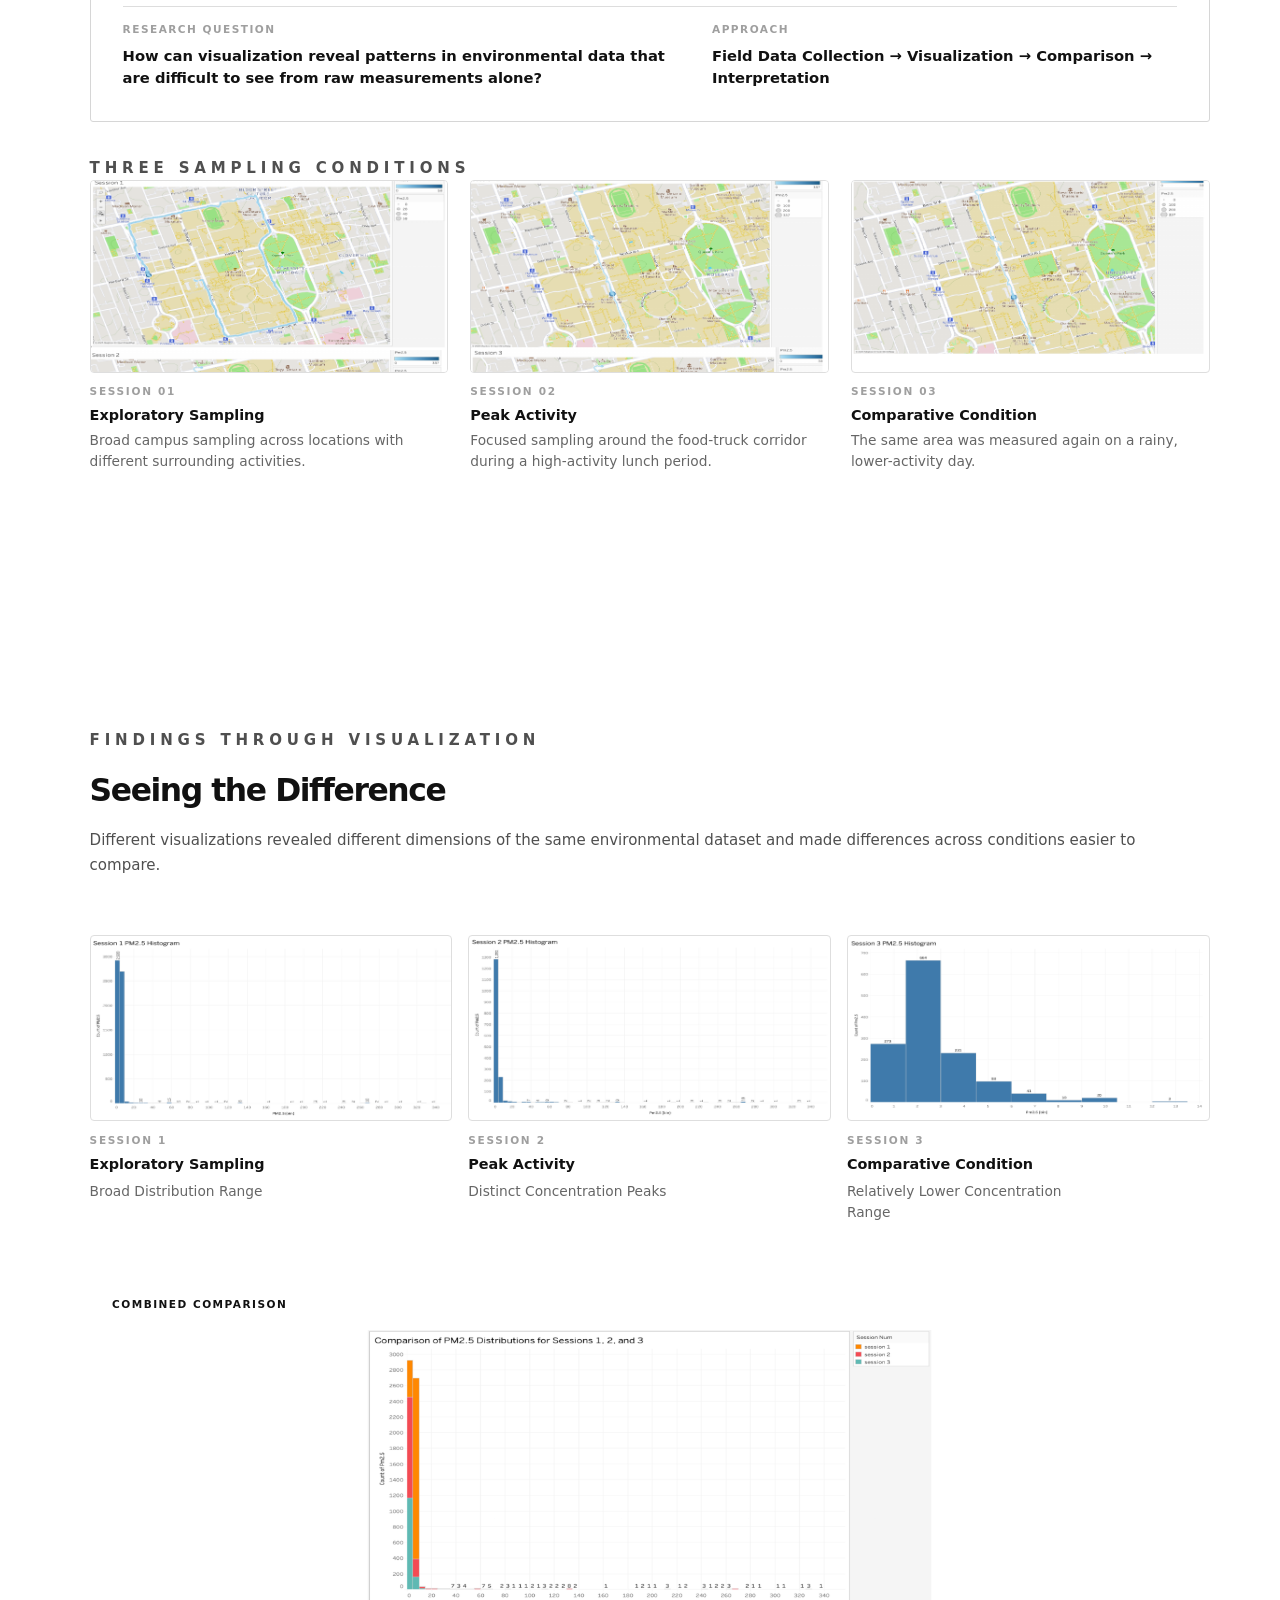
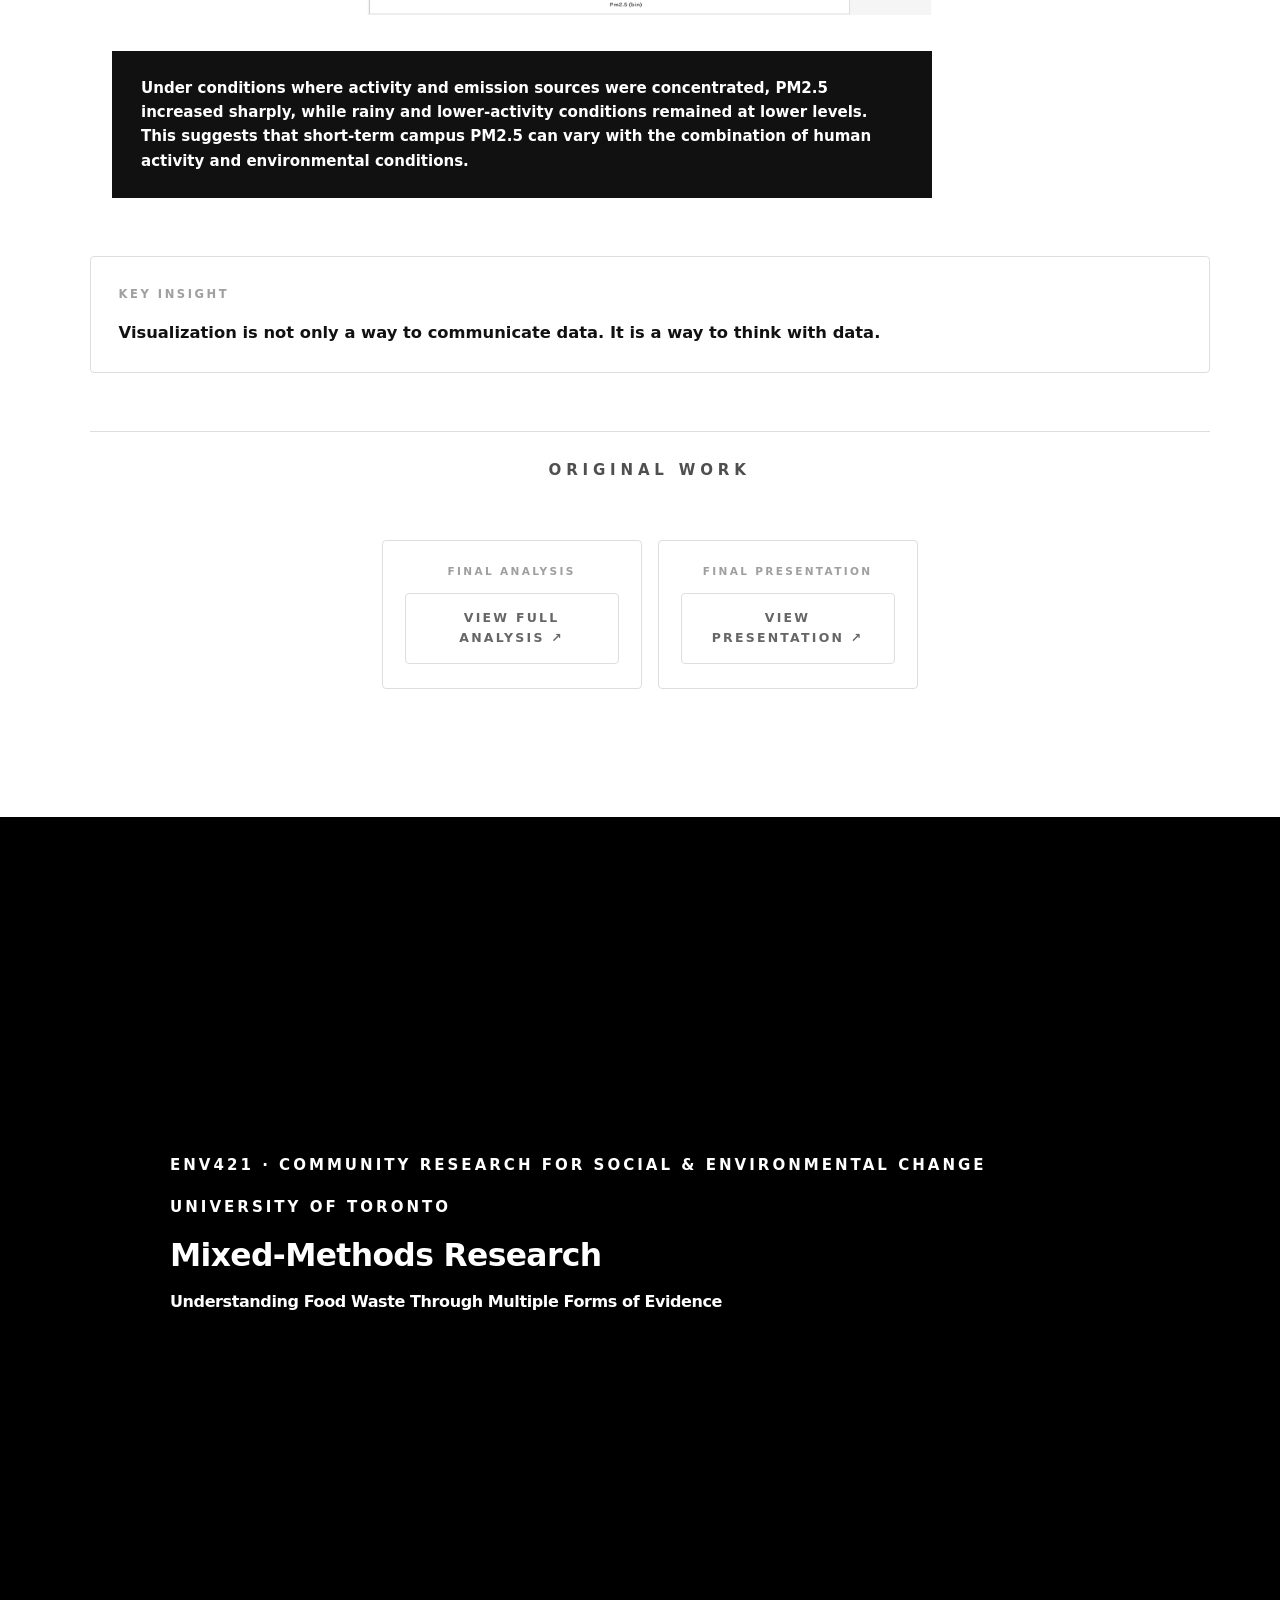
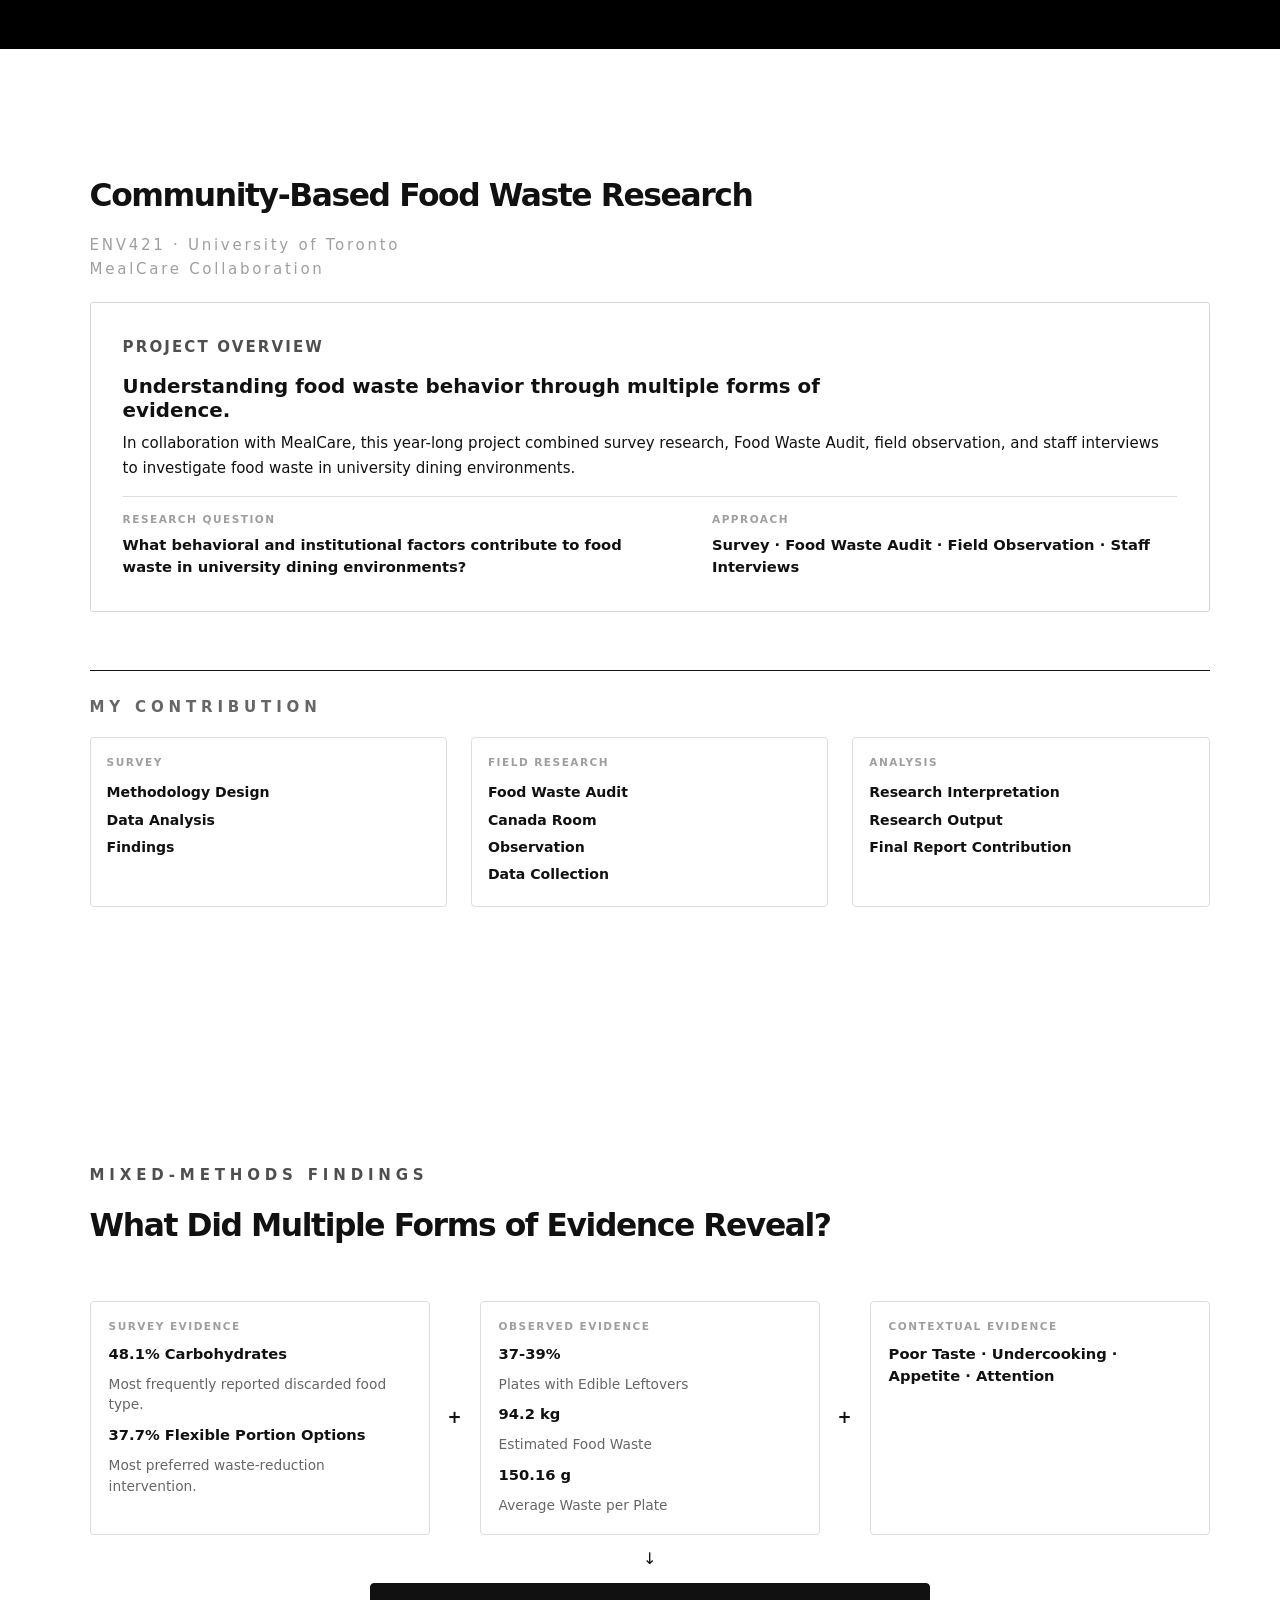
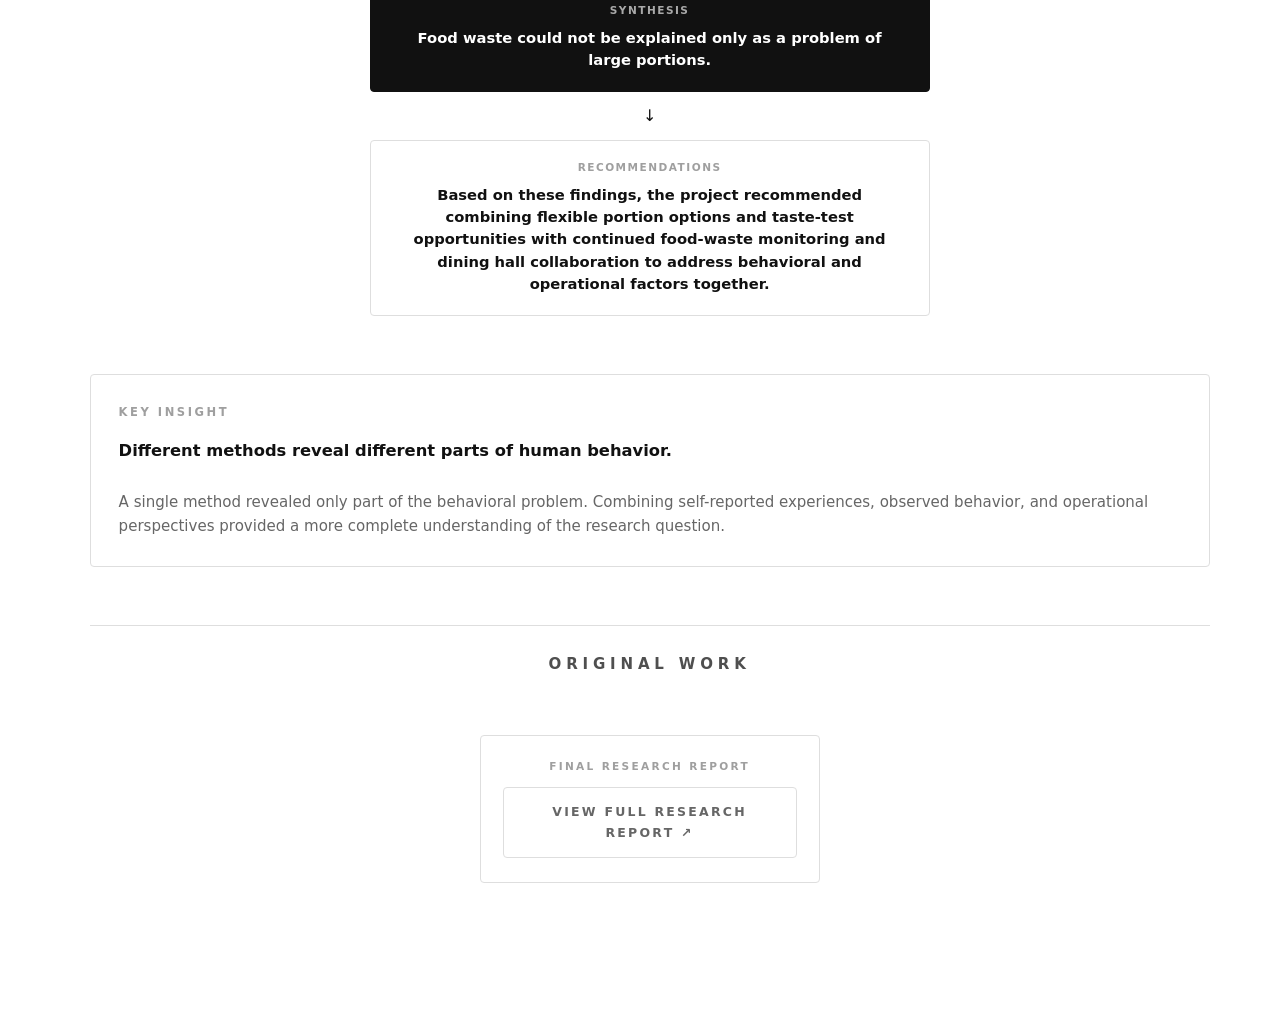
==== commit 851ecb88: "1232132" ====
--- a/index.html
+++ b/index.html
@@ -234,18 +234,26 @@
             </div>
             <div class="writing-comparison" aria-label="Human and AI writing comparison">
               <p class="case436-label">Human × AI Writing Comparison</p>
-              <div class="writing-comparison-grid">
+              <div class="writing-comparison-grid writing-process-grid">
                 <section>
                   <h3>Human Writing</h3>
-                  <p>Critical Interpretation</p>
-                  <p>Textual Depth</p>
-                  <p>Contextual Judgment</p>
+                  <p>Critical Interpretation · Textual Depth</p>
                 </section>
                 <section>
                   <h3>AI-Generated Writing</h3>
-                  <p>Clarity</p>
-                  <p>Concision</p>
-                  <p>Structure</p>
+                  <p>Clarity · Concision · Structure</p>
+                </section>
+                <section>
+                  <h3>Comparison</h3>
+                  <p>Keep · Revise · Exclude</p>
+                </section>
+                <section>
+                  <h3>Revision</h3>
+                  <p>Critical Depth + Clearer Structure</p>
+                </section>
+                <section>
+                  <h3>Human Judgment</h3>
+                  <p>Contextual Evaluation</p>
                 </section>
               </div>
               <div class="comparison-reflection">
@@ -395,14 +403,19 @@
             </div>
             <div class="pando-support-layer">
               <span>Trust Layer</span>
-              <strong>Source Citation · Community Reporting · Automated Screening · Human Review</strong>
+              <div class="trust-layer-items">
+                <strong>Source Citation</strong>
+                <strong>Community Reporting</strong>
+                <strong>Automated Screening</strong>
+                <strong>Human Review</strong>
+              </div>
             </div>
             <div class="design-decisions">
               <span>Design Decisions</span>
               <ul>
-                <li>Separated News Feed for factual updates from Hope Hub for community stories.</li>
-                <li>Integrated petitions, volunteering, events, and challenges as participation options.</li>
-                <li>Added citations, reporting, automated screening, and human moderation.</li>
+                <li><strong>Information Architecture</strong><span>News Feed for facts · Hope Hub for stories</span></li>
+                <li><strong>Participation Design</strong><span>Petitions · Challenges · Volunteering · Events</span></li>
+                <li><strong>Trust Mechanisms</strong><span>Citations · Reporting · Screening · Moderation</span></li>
               </ul>
             </div>
             <div class="design-principle">
@@ -682,15 +695,28 @@
               <div class="contribution-roles">
                 <section class="primary-role">
                   <span>Survey</span>
-                  <strong>Methodology Design · Data Analysis · Findings</strong>
+                  <ul>
+                    <li>Methodology Design</li>
+                    <li>Data Analysis</li>
+                    <li>Findings</li>
+                  </ul>
                 </section>
                 <section>
                   <span>Field Research</span>
-                  <strong>Food Waste Audit · Canada Room Research · Observation & Data Collection</strong>
+                  <ul>
+                    <li>Food Waste Audit</li>
+                    <li>Canada Room</li>
+                    <li>Observation</li>
+                    <li>Data Collection</li>
+                  </ul>
                 </section>
                 <section>
                   <span>Analysis</span>
-                  <strong>Research Interpretation · Findings Organization · Research Output Contribution</strong>
+                  <ul>
+                    <li>Research Interpretation</li>
+                    <li>Research Output</li>
+                    <li>Final Report Contribution</li>
+                  </ul>
                 </section>
               </div>
             </div>
--- a/styles.css
+++ b/styles.css
@@ -6570,3 +6570,191 @@
   font-size: clamp(0.86rem, 1vw, 0.94rem) !important;
   line-height: 1.5 !important;
 }
+
+/* Final HCI polish: clarify flows without changing the visual system */
+.writing-process-grid {
+  grid-template-columns: repeat(5, minmax(0, 1fr)) !important;
+  gap: clamp(12px, 1.8vw, 22px) !important;
+}
+
+.writing-process-grid section {
+  position: relative;
+  min-height: 118px;
+  padding: 16px 14px 14px;
+  border: 1px solid var(--case-line);
+  border-radius: 4px;
+}
+
+.writing-process-grid section + section::before {
+  content: "→";
+  position: absolute;
+  top: 50%;
+  left: calc(clamp(12px, 1.8vw, 22px) * -0.72);
+  transform: translate(-50%, -50%);
+  color: var(--case-muted);
+  font-size: 0.86rem;
+  font-weight: 520;
+}
+
+.writing-process-grid h3 {
+  font-size: 0.9rem !important;
+  line-height: 1.25 !important;
+}
+
+.writing-process-grid p {
+  padding-block: 0 !important;
+  border-bottom: 0 !important;
+}
+
+.pando-transformation {
+  gap: clamp(14px, 2vw, 24px) !important;
+}
+
+.pando-node {
+  position: relative;
+  min-height: 142px;
+  padding: 18px 16px 16px;
+  border: 1px solid var(--case-line);
+  border-radius: 4px;
+}
+
+.pando-node + .pando-node::before {
+  content: "→";
+  position: absolute;
+  top: 50%;
+  left: calc(clamp(14px, 2vw, 24px) * -0.62);
+  transform: translate(-50%, -50%);
+  color: var(--case-muted);
+  font-size: 0.86rem;
+  font-weight: 520;
+}
+
+.pando-destination {
+  border-color: var(--case-ink);
+}
+
+.pando-support-layer {
+  align-items: start !important;
+  margin-top: -2px;
+  border-top-style: dashed;
+}
+
+.trust-layer-items {
+  display: grid;
+  grid-template-columns: repeat(4, minmax(0, 1fr));
+  gap: 10px;
+}
+
+.trust-layer-items strong {
+  padding-top: 10px;
+  border-top: 1px solid var(--case-line);
+  color: var(--case-ink);
+  font-size: clamp(0.82rem, 0.96vw, 0.92rem);
+  font-weight: 620;
+  line-height: 1.35;
+}
+
+.design-decisions li {
+  display: grid;
+  grid-template-columns: minmax(160px, 0.34fr) minmax(0, 0.66fr);
+  gap: clamp(14px, 2.4vw, 30px);
+}
+
+.design-decisions li::marker {
+  color: transparent;
+}
+
+.design-decisions li strong {
+  color: var(--case-ink);
+  font-size: 0.82rem;
+  font-weight: 700;
+  line-height: 1.35;
+}
+
+.design-decisions li span {
+  color: var(--case-muted);
+  font-size: 0.84rem;
+  font-weight: 560;
+  letter-spacing: 0;
+  line-height: 1.45;
+  text-transform: none;
+}
+
+.sampling-evidence-grid {
+  gap: clamp(14px, 2vw, 22px) !important;
+}
+
+.sampling-evidence-grid figure {
+  gap: 10px !important;
+}
+
+.map-crop {
+  aspect-ratio: 1.86 / 1 !important;
+}
+
+.combined-evidence {
+  width: min(96%, 1080px) !important;
+}
+
+.combined-evidence .combined-interpretation {
+  max-width: 820px !important;
+  margin: 18px 0 0 !important;
+  text-align: left !important;
+}
+
+.contribution-roles {
+  grid-template-columns: repeat(3, minmax(0, 1fr)) !important;
+  gap: clamp(16px, 2vw, 24px) !important;
+  border: 0 !important;
+}
+
+.contribution-roles section {
+  display: grid !important;
+  grid-template-columns: 1fr !important;
+  align-content: start;
+  gap: 14px !important;
+  min-height: 170px;
+  padding: 18px 16px !important;
+  border: 1px solid var(--case-line) !important;
+  border-radius: 4px;
+}
+
+.contribution-roles section + section {
+  border-top: 1px solid var(--case-line) !important;
+}
+
+.contribution-roles ul {
+  display: grid;
+  gap: 8px;
+  margin: 0;
+  padding: 0;
+  list-style: none;
+}
+
+.contribution-roles li {
+  color: var(--case-ink);
+  font-size: clamp(0.88rem, 1vw, 0.96rem);
+  font-weight: 650;
+  line-height: 1.38;
+}
+
+@media (max-width: 900px) {
+  .writing-process-grid,
+  .pando-transformation,
+  .trust-layer-items,
+  .contribution-roles {
+    grid-template-columns: 1fr !important;
+  }
+
+  .writing-process-grid section + section::before,
+  .pando-node + .pando-node::before {
+    content: "↓";
+    top: -14px;
+    left: 50%;
+  }
+
+  .design-decisions li {
+    grid-template-columns: 1fr;
+    gap: 4px;
+  }
+}
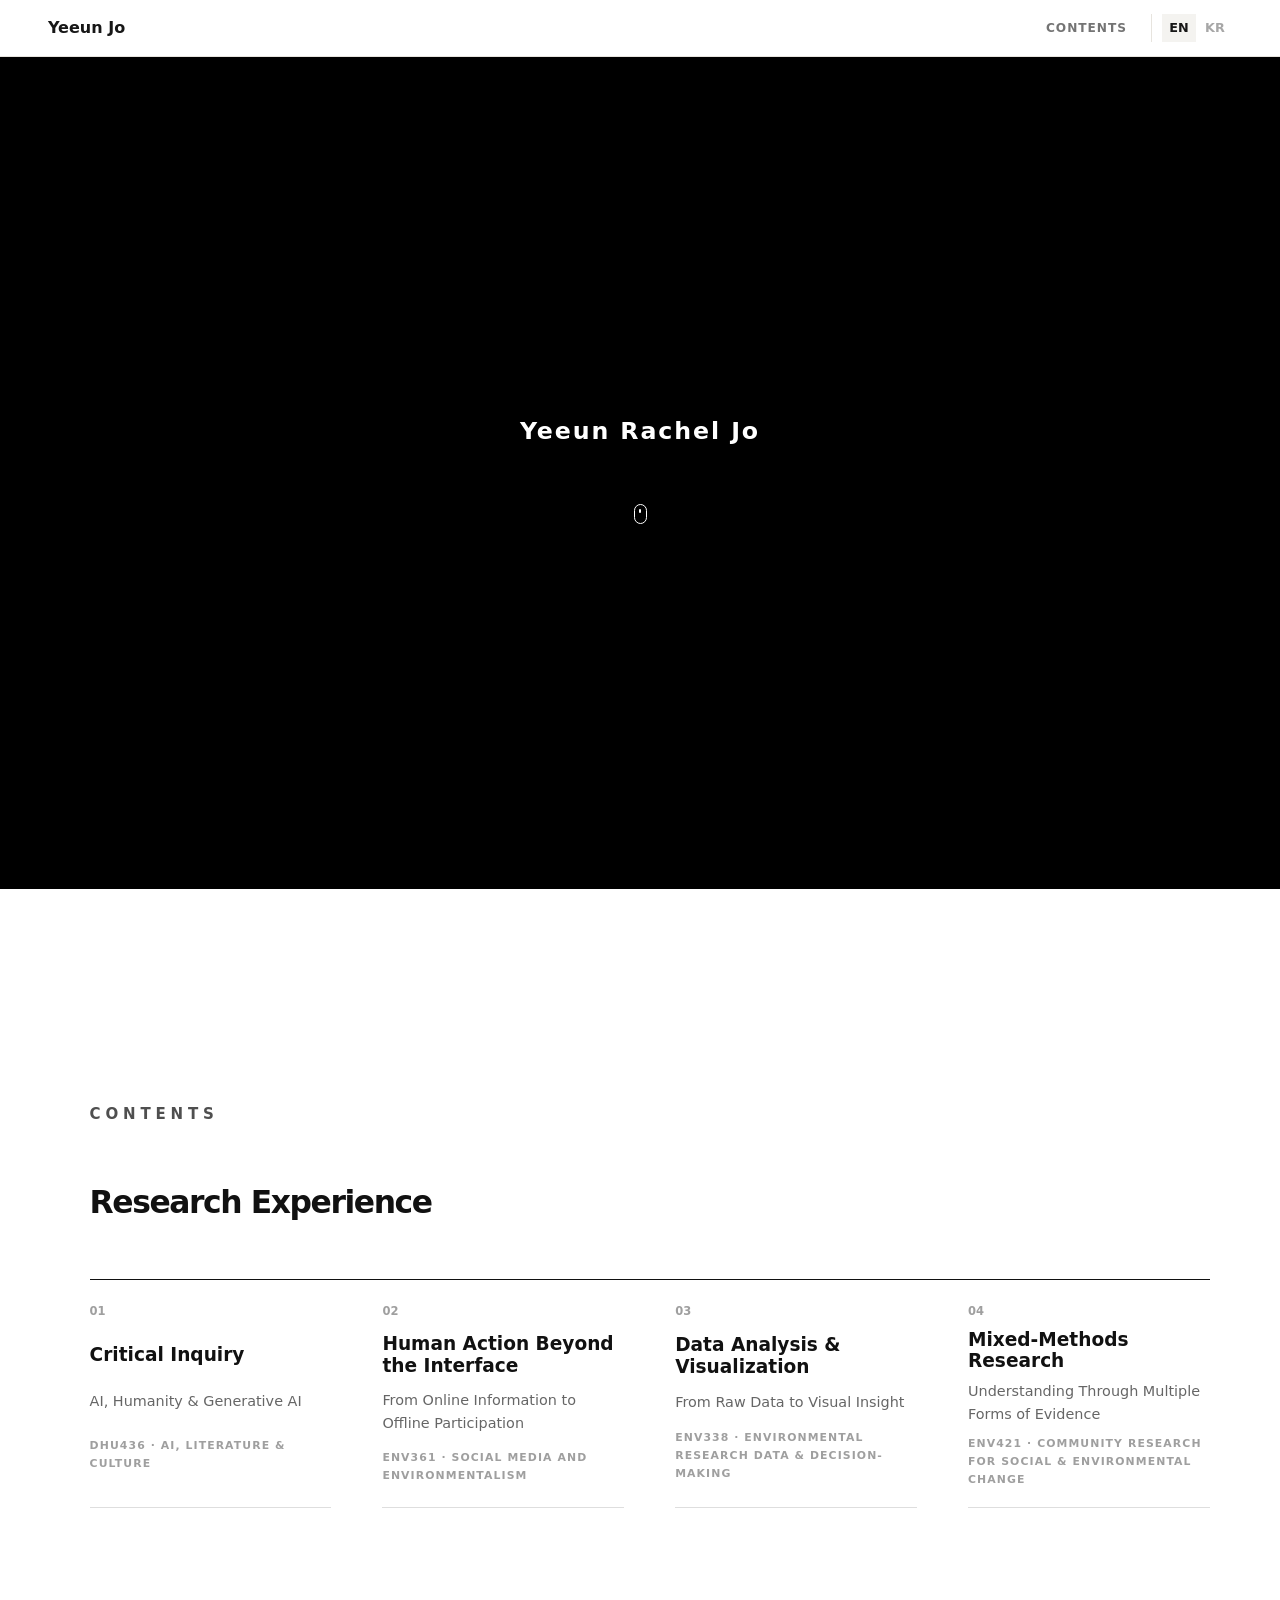
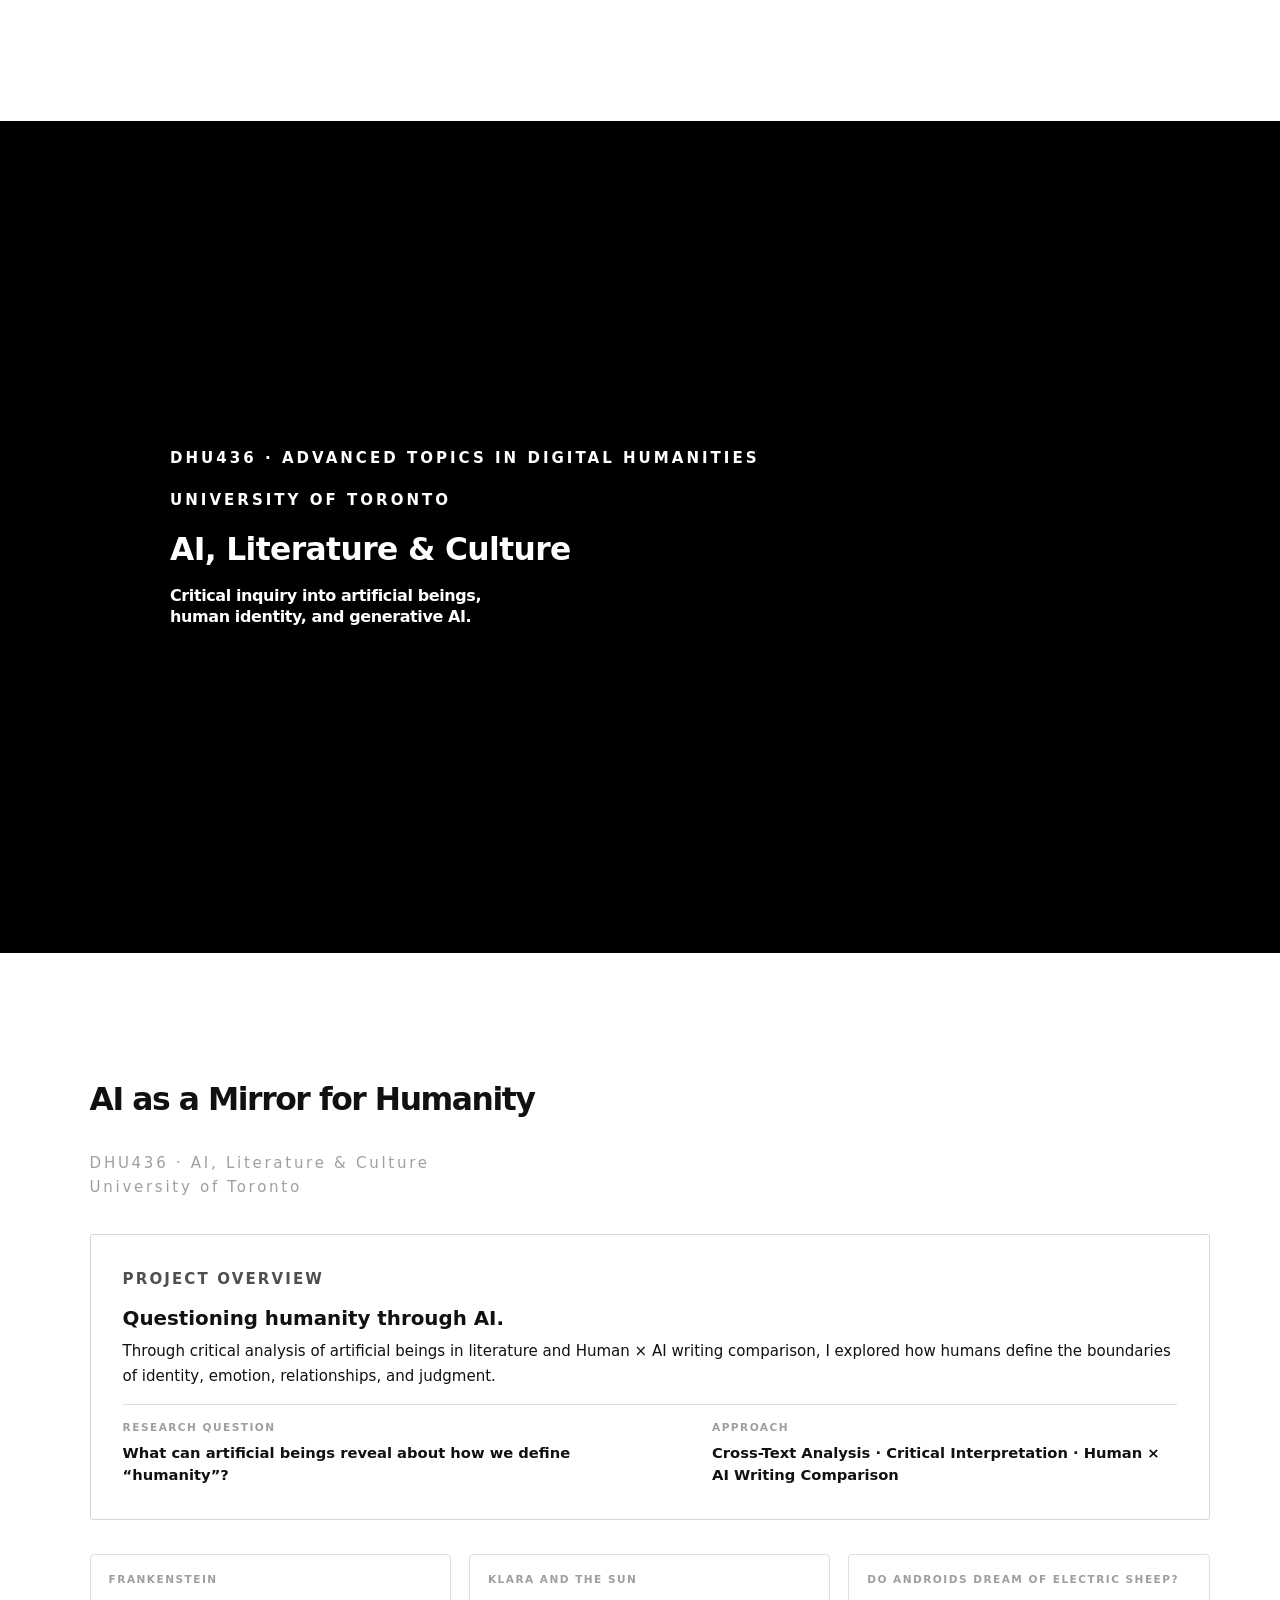
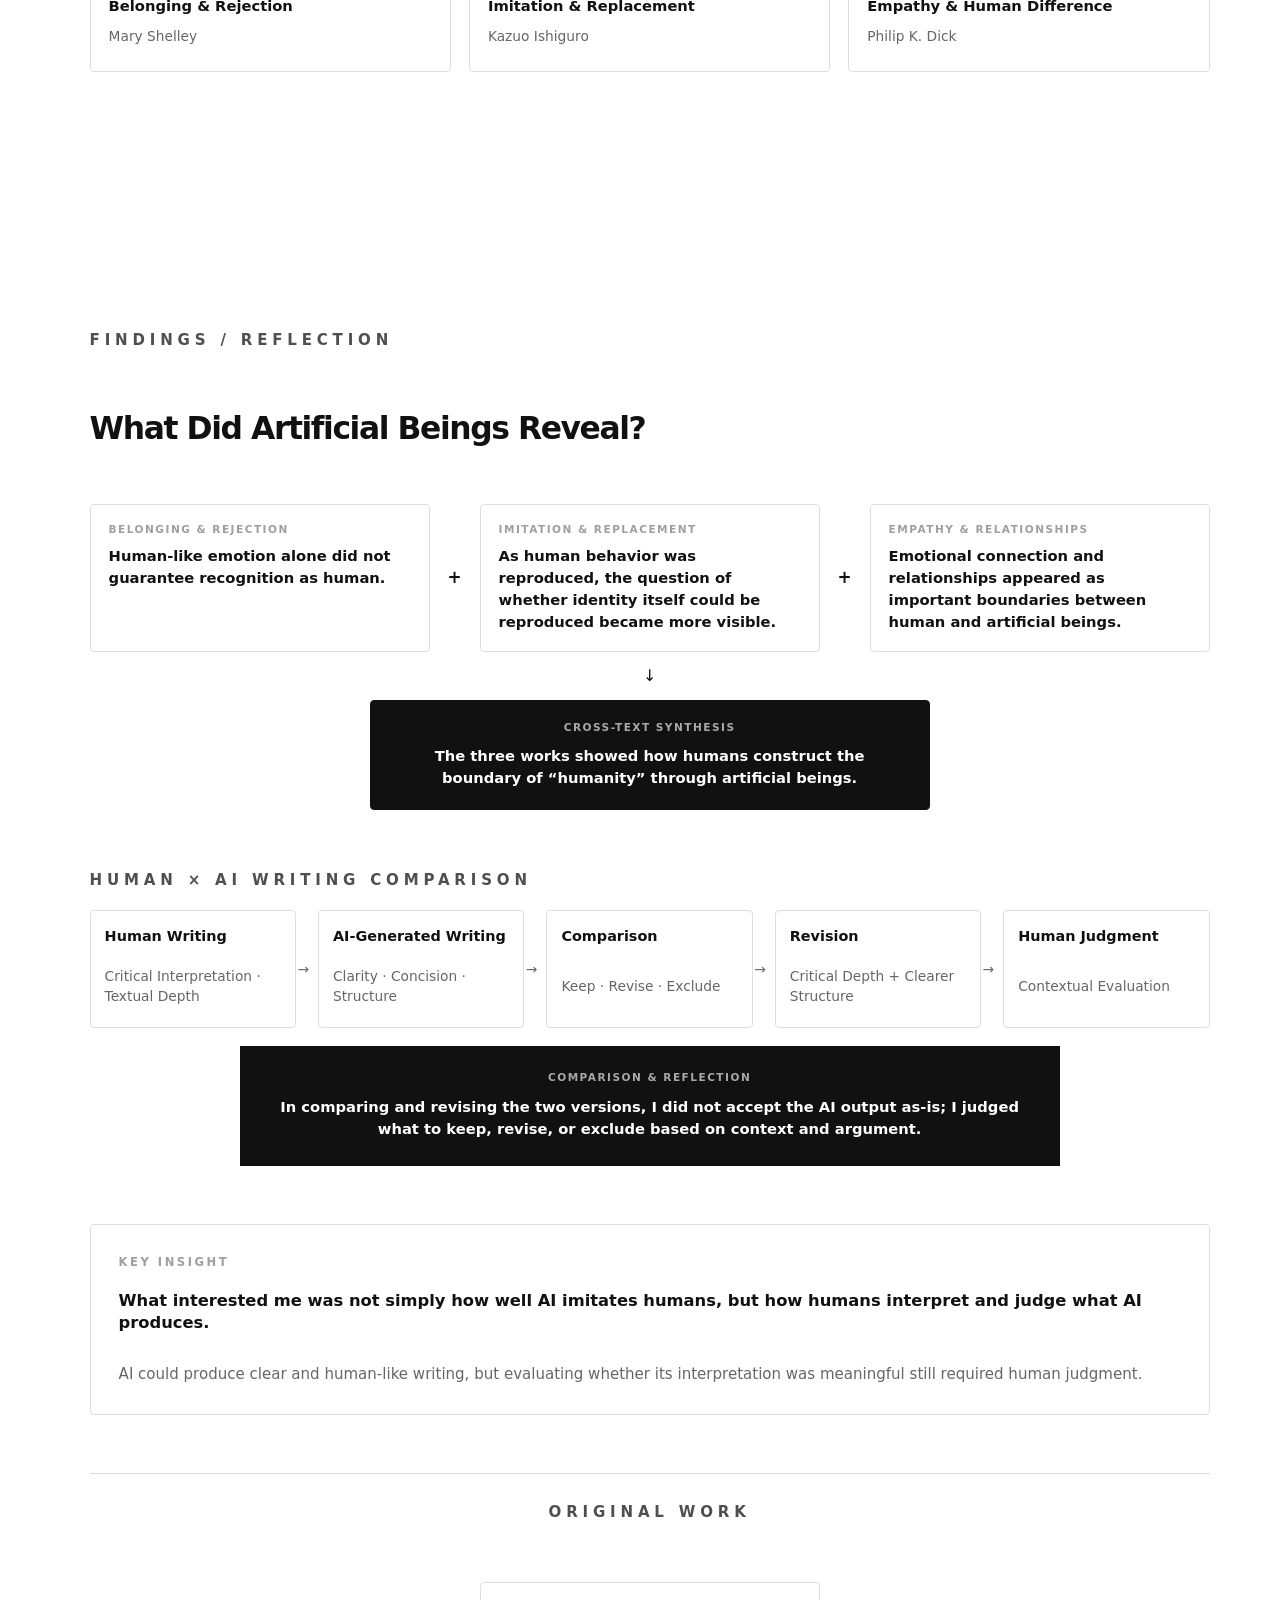
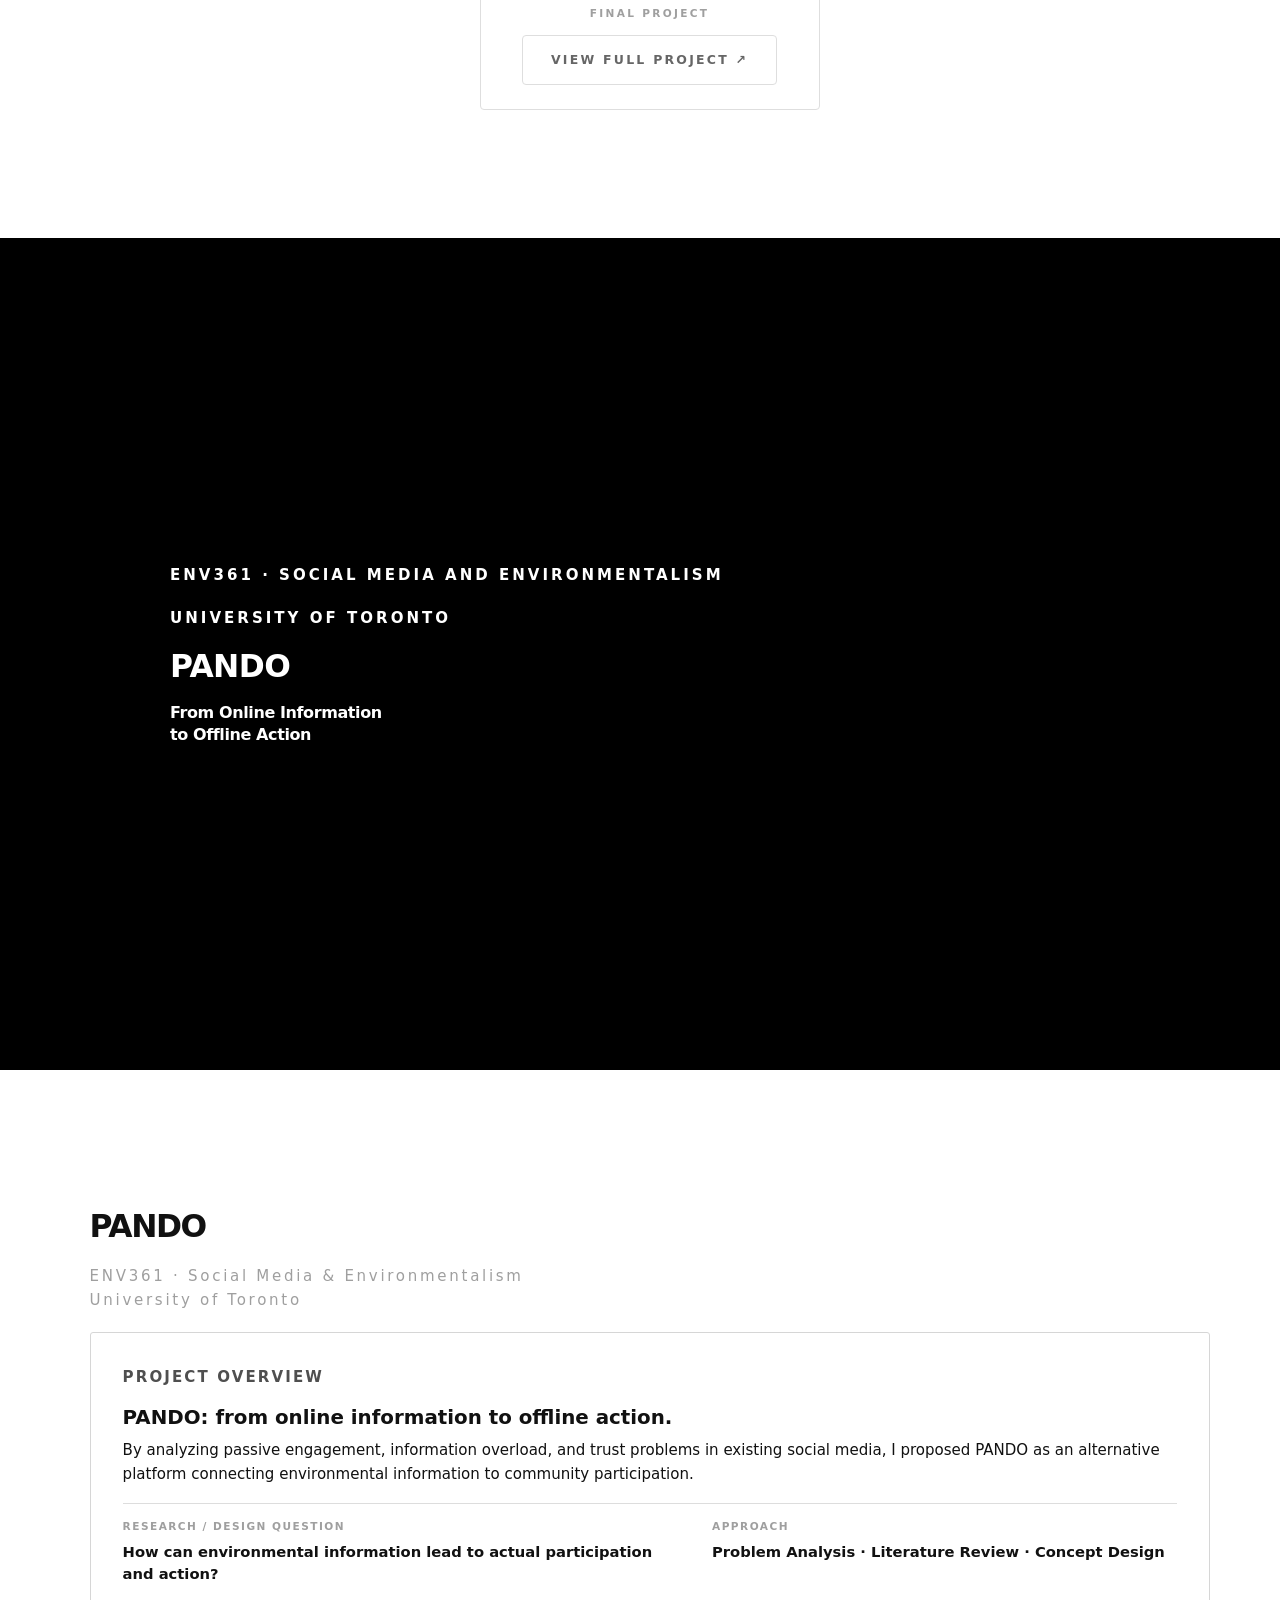
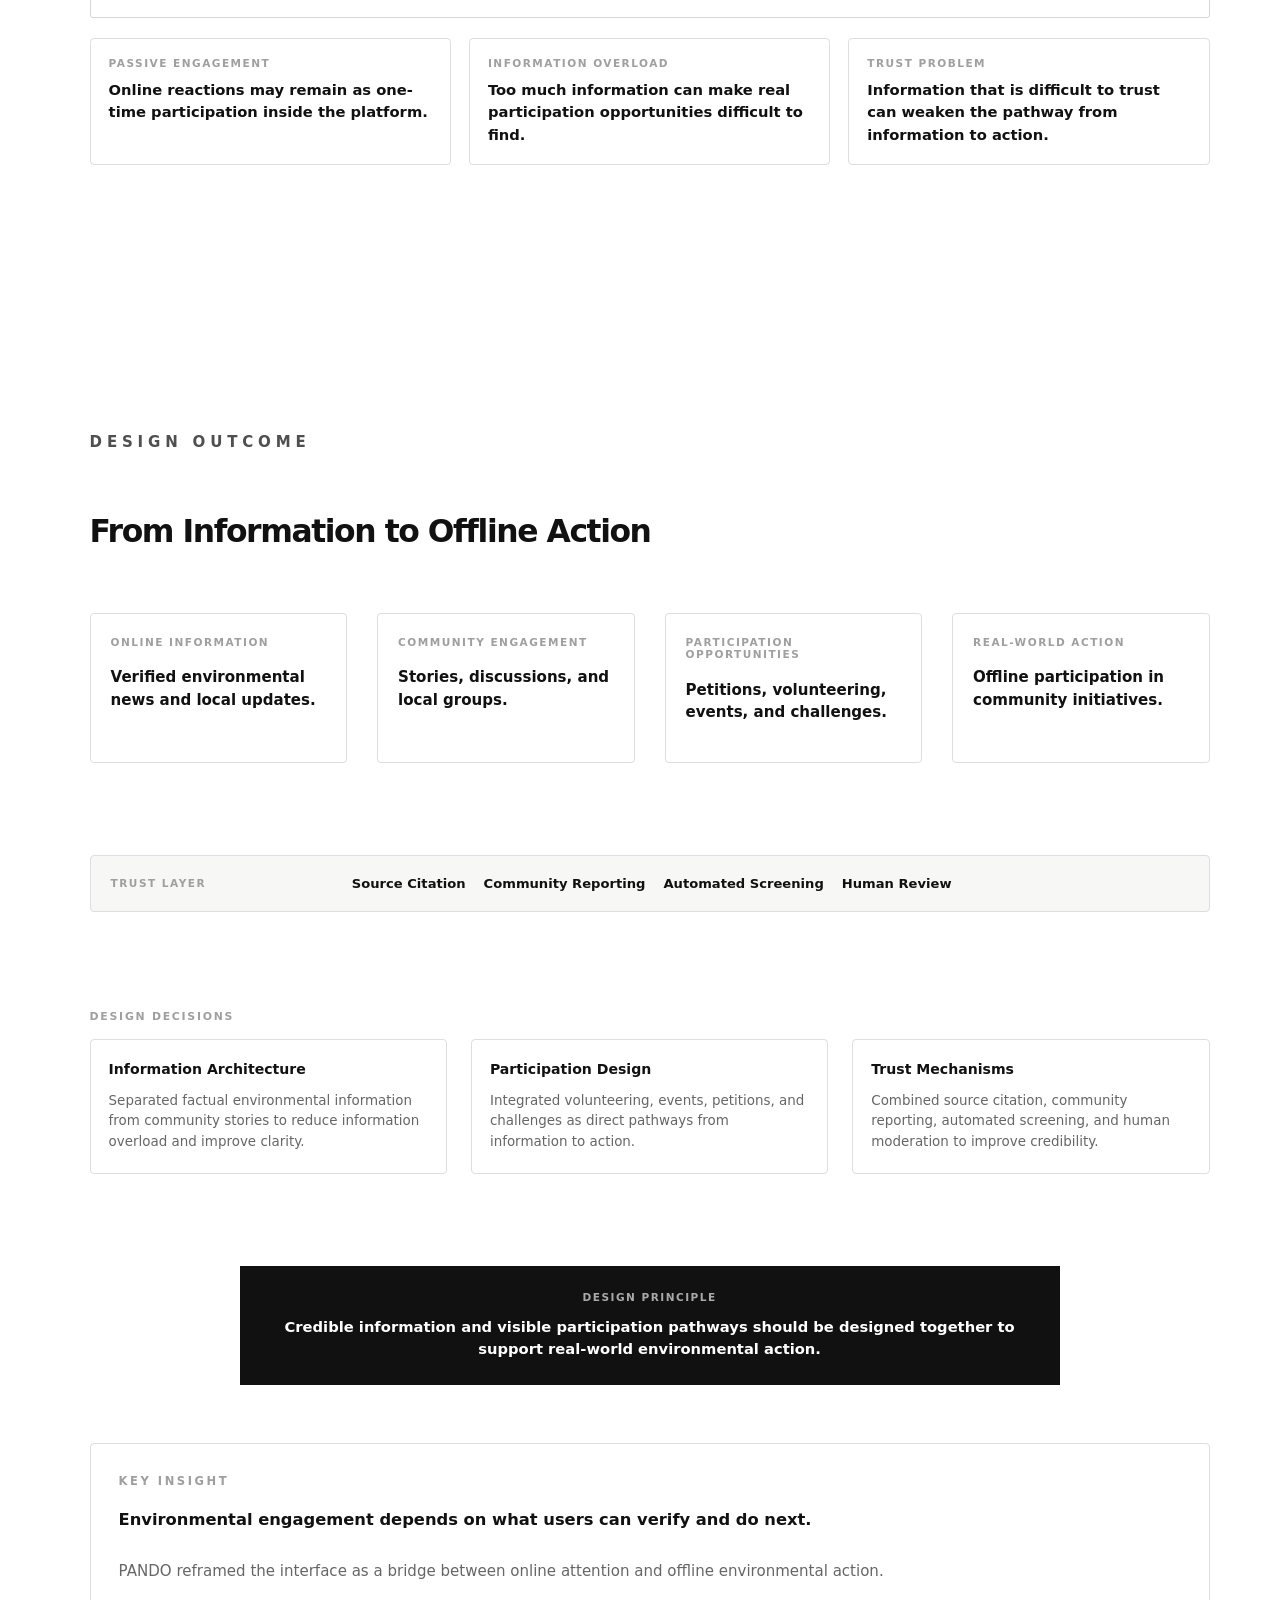
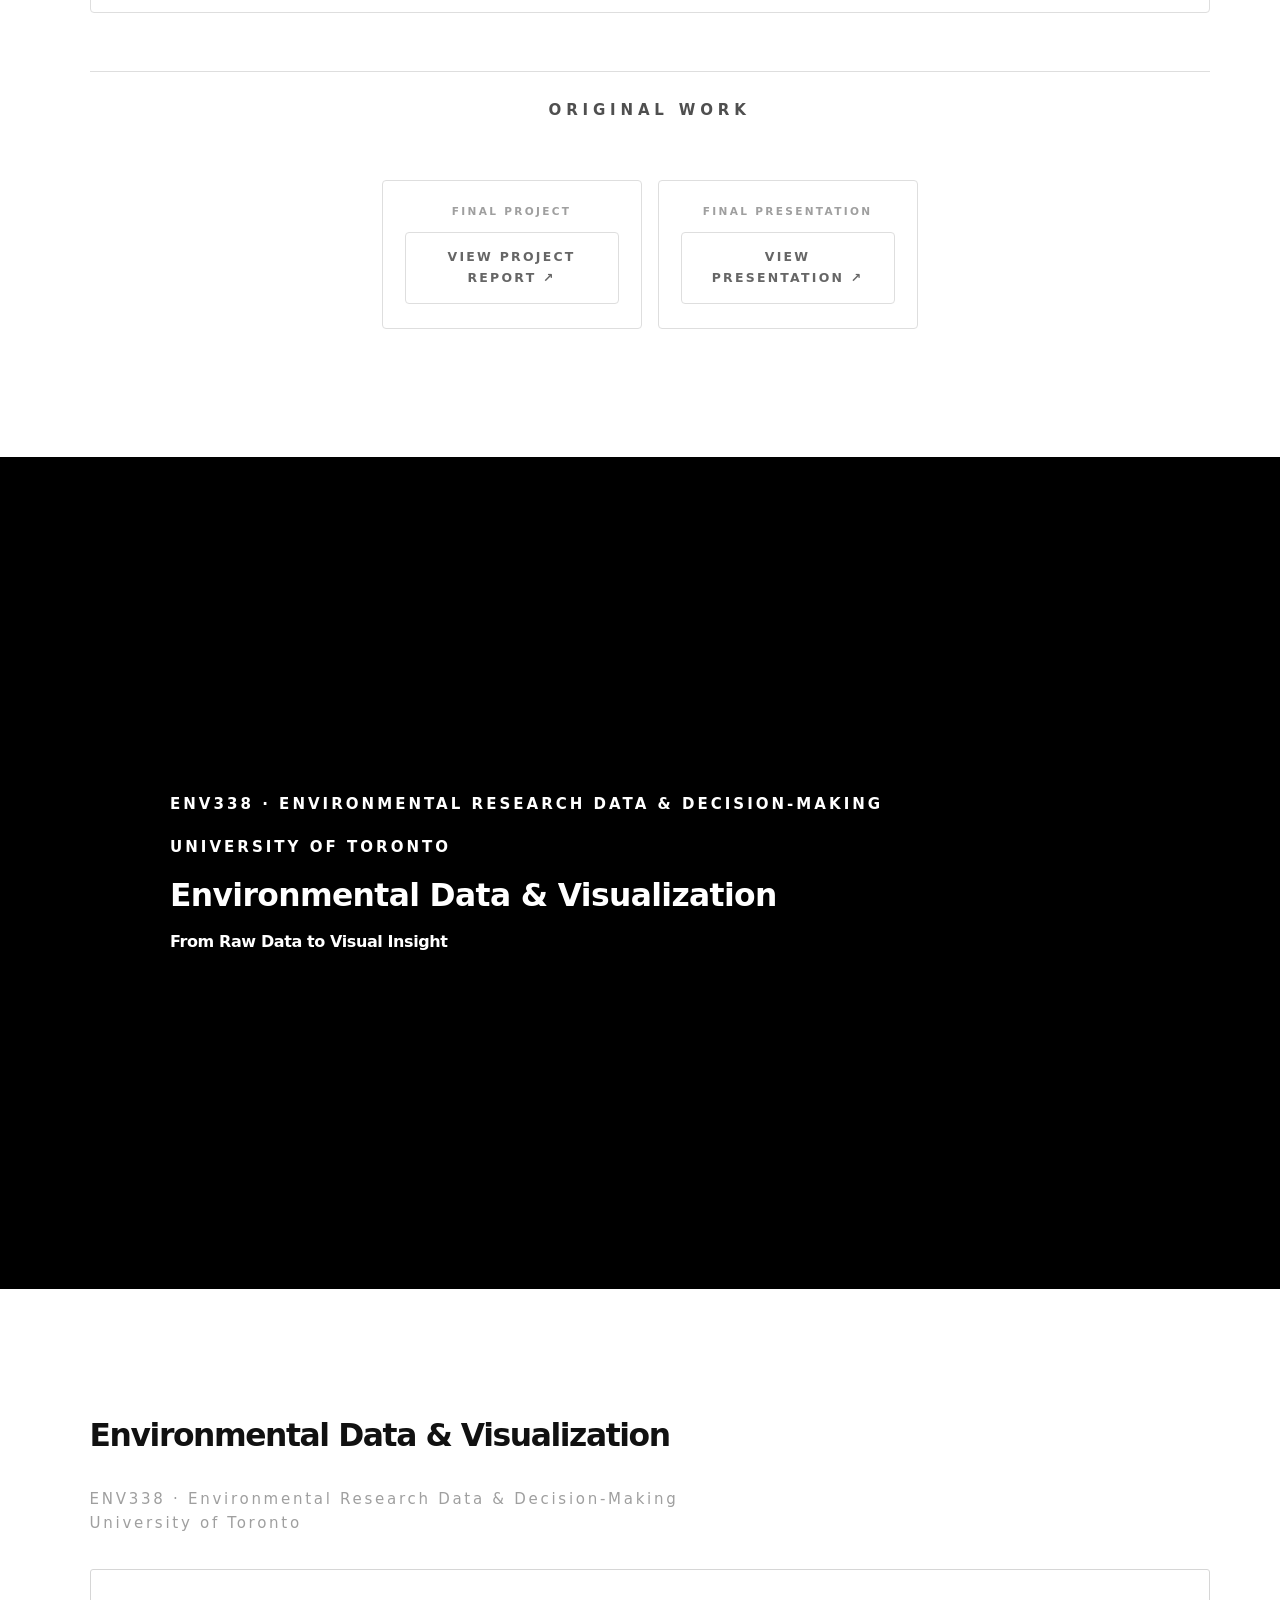
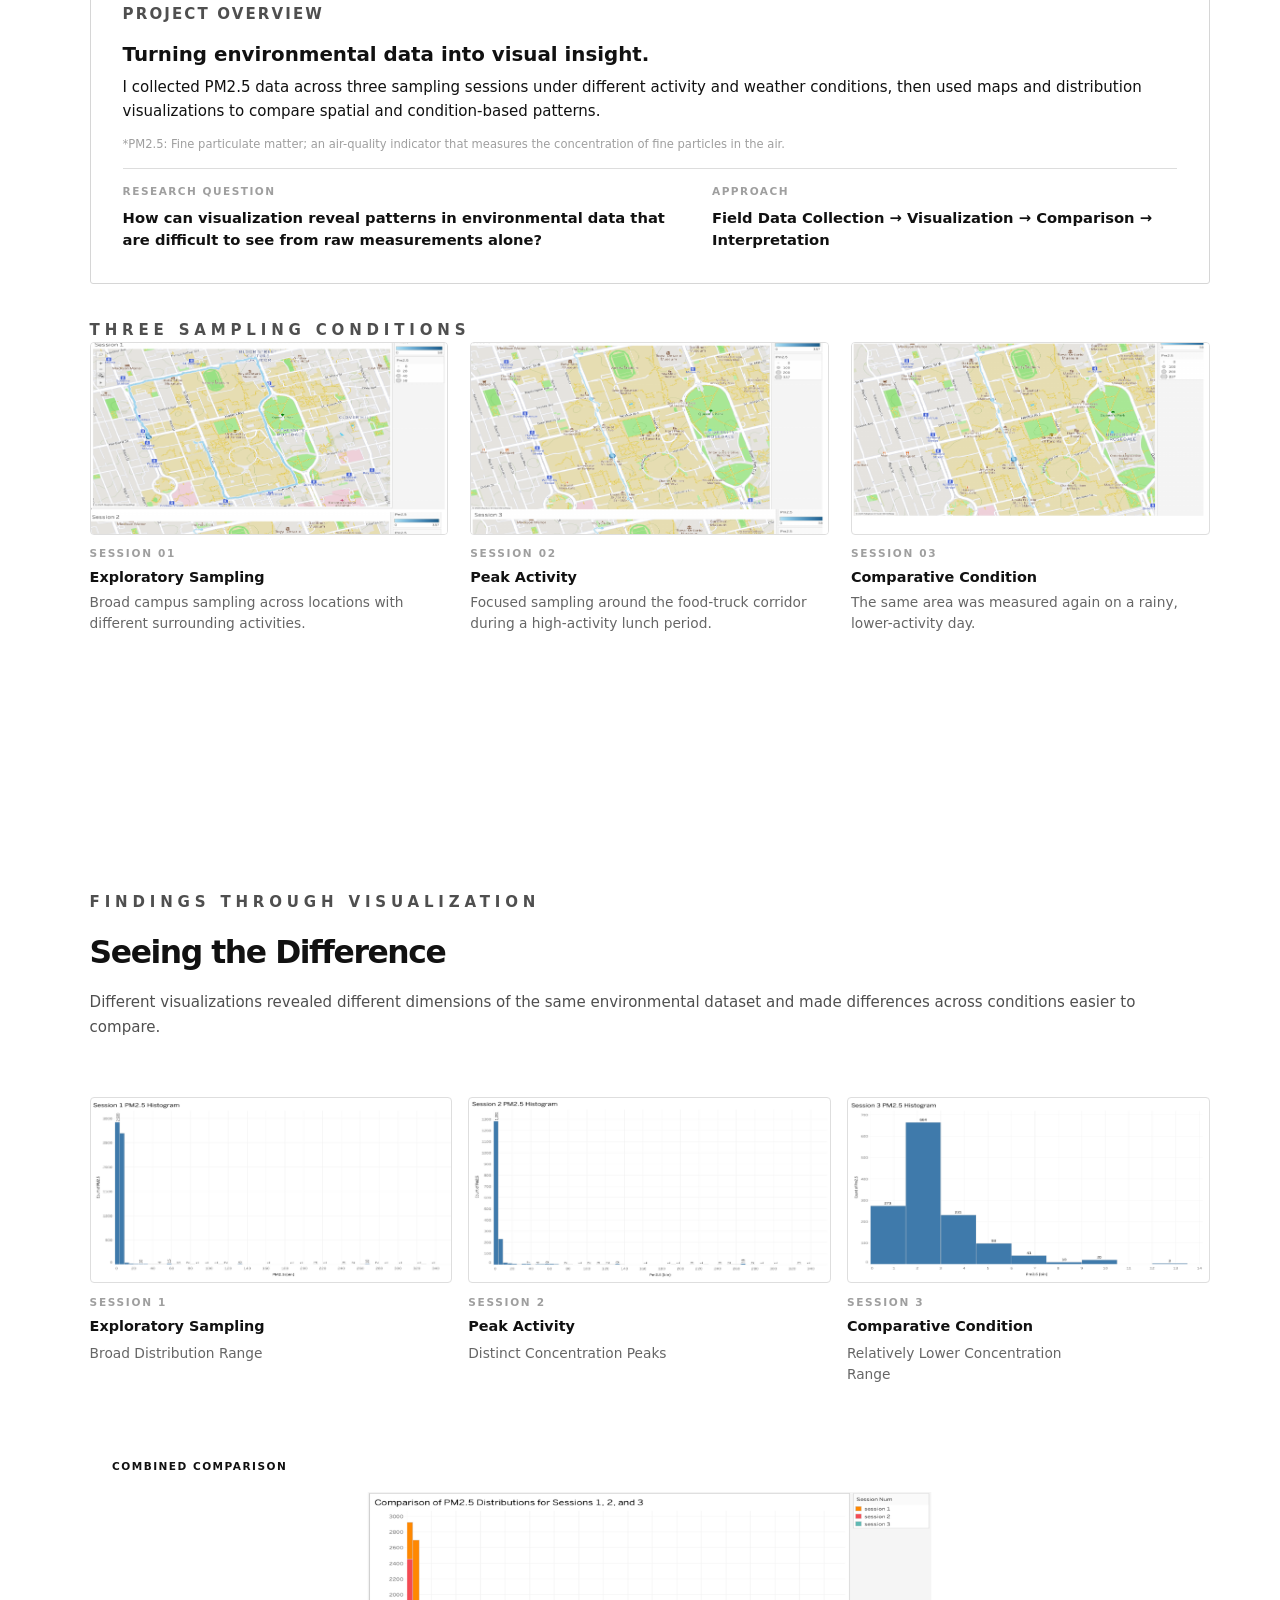
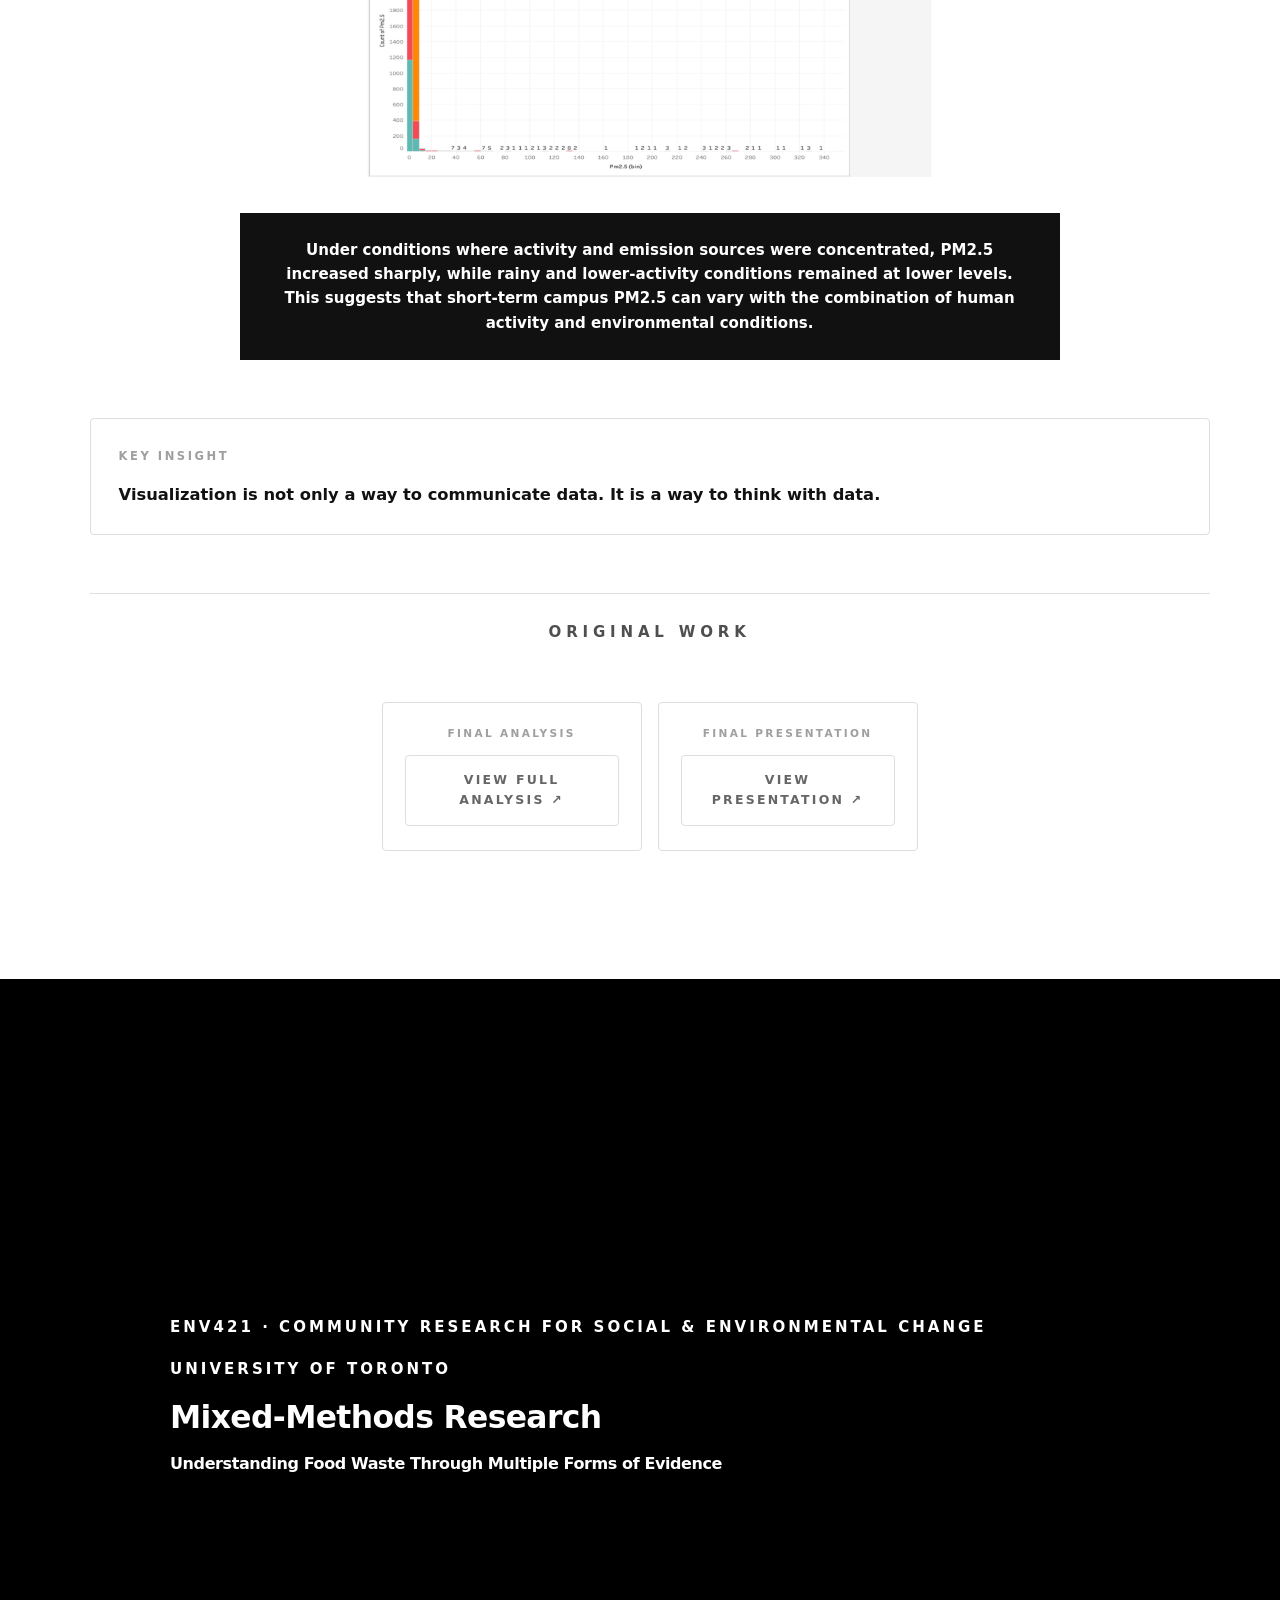
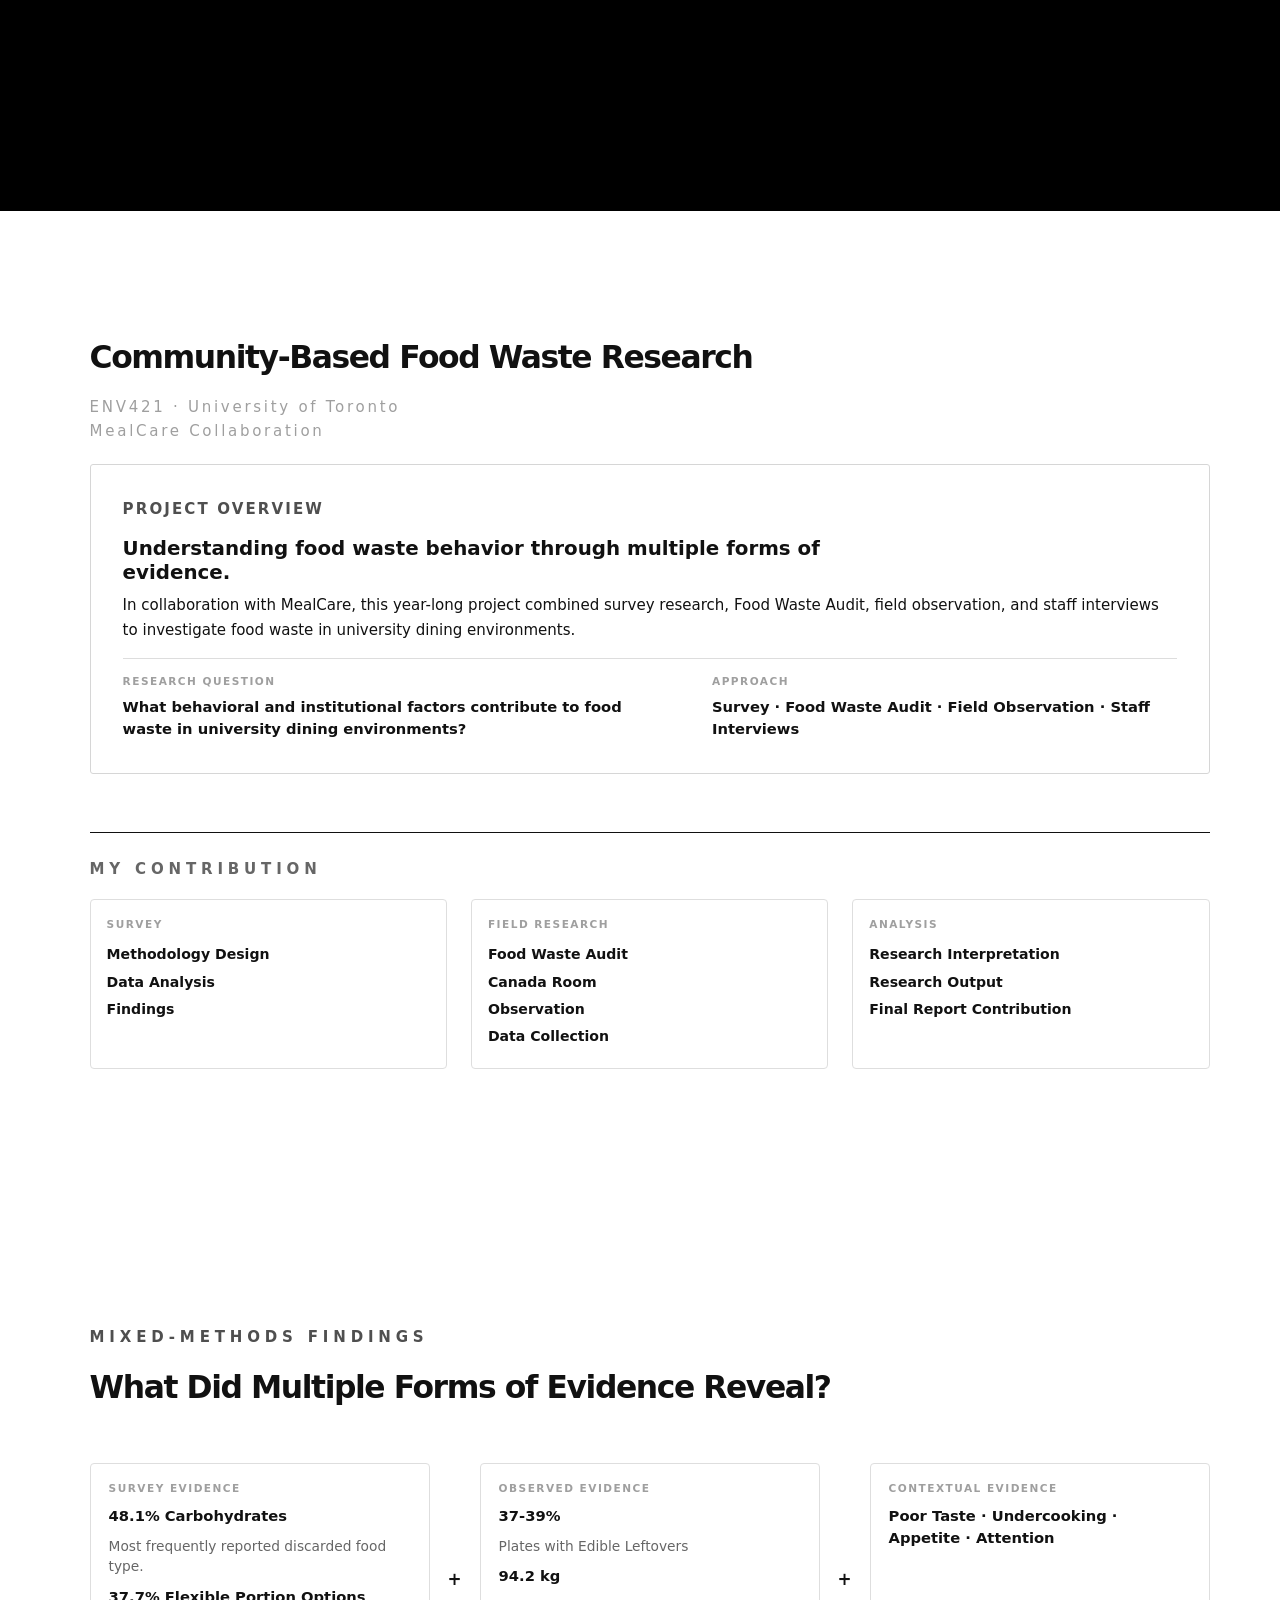
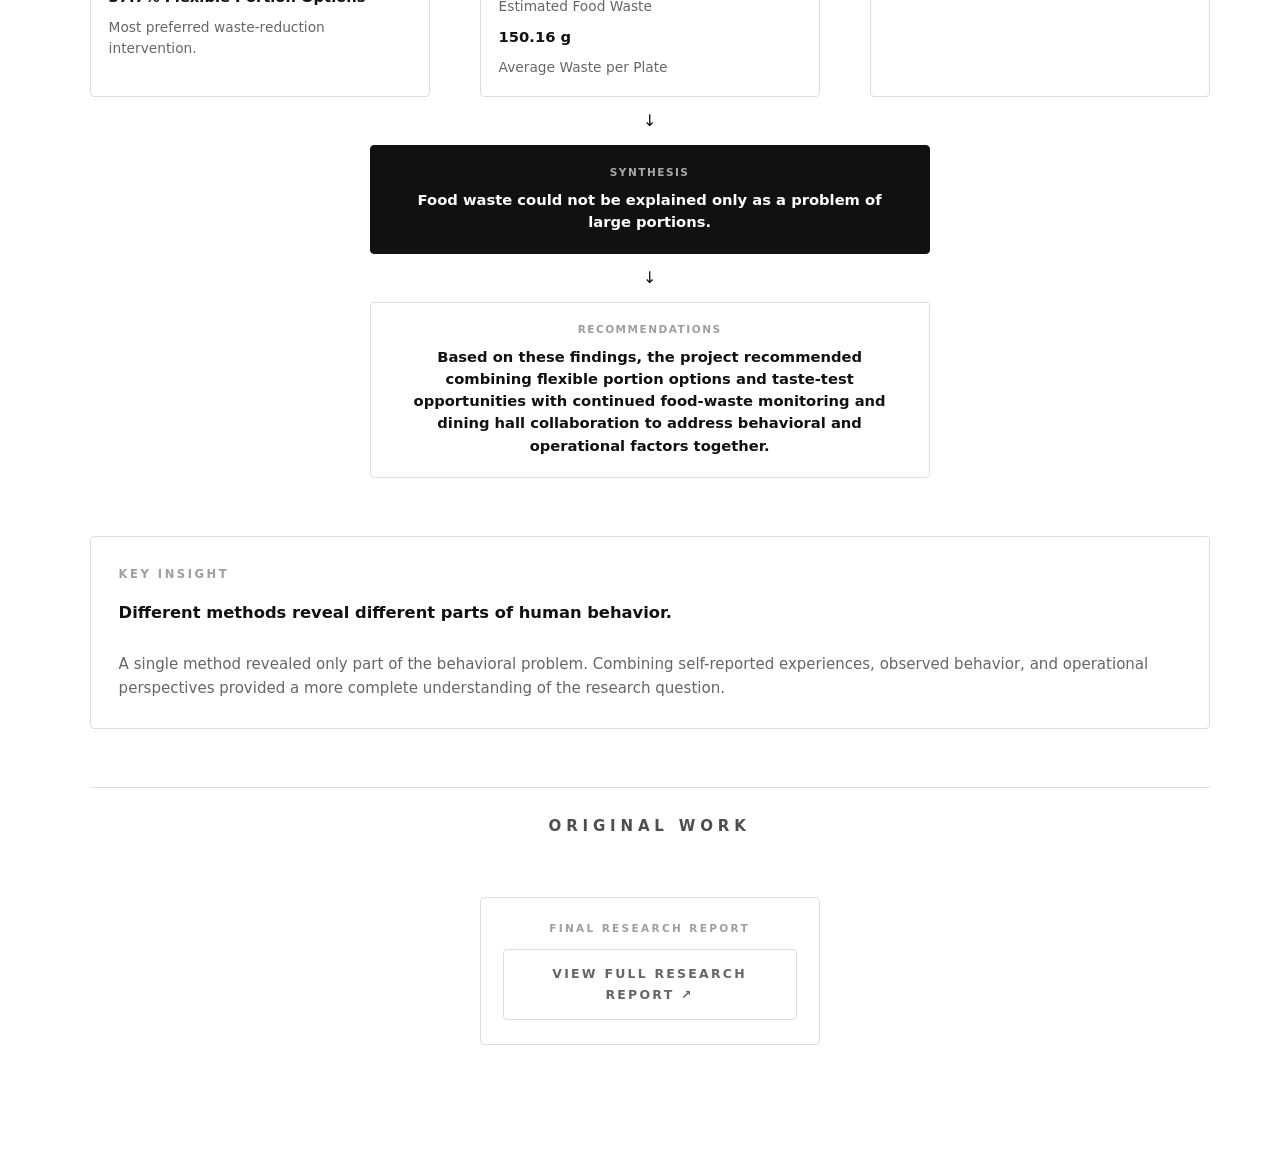
==== commit 7b18f9f4: "12321321321321321" ====
--- a/index.html
+++ b/index.html
@@ -381,24 +381,20 @@
             <h2>From Information to Offline Action</h2>
             <div class="pando-transformation" aria-label="PANDO user journey">
               <section class="pando-node">
-                <span>Discover</span>
-                <strong>Verified Environmental Feed</strong>
-                <p>News Feed · Climate Updates</p>
+                <span>Online Information</span>
+                <strong>Verified environmental news and local updates.</strong>
               </section>
               <section class="pando-node">
-                <span>Engage</span>
-                <strong>Community Stories</strong>
-                <p>Hope Hub · Local Groups</p>
+                <span>Community Engagement</span>
+                <strong>Stories, discussions, and local groups.</strong>
               </section>
               <section class="pando-node">
-                <span>Participate</span>
-                <strong>Petitions & Challenges</strong>
-                <p>Calls to Action · Volunteer Opportunities</p>
+                <span>Participation Opportunities</span>
+                <strong>Petitions, volunteering, events, and challenges.</strong>
               </section>
               <section class="pando-node pando-destination">
-                <span>Take Action</span>
-                <strong>Offline Participation</strong>
-                <p>Events · Community Initiatives</p>
+                <span>Real-World Action</span>
+                <strong>Offline participation in community initiatives.</strong>
               </section>
             </div>
             <div class="pando-support-layer">
@@ -413,14 +409,14 @@
             <div class="design-decisions">
               <span>Design Decisions</span>
               <ul>
-                <li><strong>Information Architecture</strong><span>News Feed for facts · Hope Hub for stories</span></li>
-                <li><strong>Participation Design</strong><span>Petitions · Challenges · Volunteering · Events</span></li>
-                <li><strong>Trust Mechanisms</strong><span>Citations · Reporting · Screening · Moderation</span></li>
+                <li><strong>Information Architecture</strong><span>Separated factual environmental information from community stories to reduce information overload and improve clarity.</span></li>
+                <li><strong>Participation Design</strong><span>Integrated volunteering, events, petitions, and challenges as direct pathways from information to action.</span></li>
+                <li><strong>Trust Mechanisms</strong><span>Combined source citation, community reporting, automated screening, and human moderation to improve credibility.</span></li>
               </ul>
             </div>
             <div class="design-principle">
               <span>Design Principle</span>
-              <strong>Credible information and visible participation options should be designed together.</strong>
+              <strong>Credible information and visible participation pathways should be designed together to support real-world environmental action.</strong>
             </div>
             <div class="case436-insight">
               <span>Key Insight</span>
--- a/styles.css
+++ b/styles.css
@@ -6698,8 +6698,117 @@
 
 .combined-evidence .combined-interpretation {
   max-width: 820px !important;
-  margin: 18px 0 0 !important;
-  text-align: left !important;
+  margin: 18px auto 0 !important;
+  text-align: center !important;
+}
+
+.case361 .pando-transformation {
+  gap: clamp(18px, 2.4vw, 30px) !important;
+  margin-top: 6px;
+}
+
+.case361 .pando-node {
+  min-height: 150px;
+  align-content: start;
+  gap: 18px;
+  padding: 22px 20px;
+  border: 1px solid var(--case-line);
+  border-radius: 4px;
+  background: #ffffff;
+}
+
+.case361 .pando-node + .pando-node::before {
+  content: none !important;
+}
+
+.case361 .pando-node span {
+  color: var(--case-faint);
+  font-size: 0.66rem !important;
+  font-weight: 760;
+  letter-spacing: 0.14em;
+  line-height: 1.2;
+  text-transform: uppercase;
+}
+
+.case361 .pando-node strong {
+  color: var(--case-ink);
+  font-size: clamp(0.94rem, 1.08vw, 1.02rem) !important;
+  font-weight: 650;
+  line-height: 1.48 !important;
+}
+
+.case361 .pando-destination {
+  border-color: var(--case-line);
+}
+
+.case361 .pando-support-layer {
+  display: grid;
+  grid-template-columns: minmax(170px, 0.2fr) minmax(0, 0.8fr);
+  gap: clamp(18px, 2.5vw, 34px);
+  align-items: center !important;
+  margin-top: clamp(20px, 3vw, 34px);
+  padding: 18px 20px;
+  border: 1px solid var(--case-line);
+  border-radius: 4px;
+  background: #f7f7f5;
+}
+
+.case361 .trust-layer-items {
+  display: flex;
+  flex-wrap: wrap;
+  gap: 8px 18px;
+  align-items: center;
+}
+
+.case361 .trust-layer-items strong {
+  padding: 0;
+  border: 0;
+  color: var(--case-ink);
+  font-size: clamp(0.82rem, 0.94vw, 0.9rem) !important;
+  font-weight: 620;
+  line-height: 1.35;
+}
+
+.case361 .design-decisions {
+  display: grid;
+  grid-template-columns: 1fr;
+  gap: 16px;
+  padding: clamp(26px, 4vw, 40px) 0 0;
+  border: 0;
+}
+
+.case361 .design-decisions ul {
+  display: grid;
+  grid-template-columns: repeat(3, minmax(0, 1fr));
+  gap: clamp(16px, 2vw, 24px);
+  padding: 0;
+  list-style: none;
+}
+
+.case361 .design-decisions li {
+  display: grid;
+  grid-template-columns: 1fr;
+  gap: 12px;
+  padding: 20px 18px;
+  border: 1px solid var(--case-line);
+  border-radius: 4px;
+  background: #ffffff;
+}
+
+.case361 .design-decisions li strong {
+  font-size: 0.88rem;
+  line-height: 1.3;
+}
+
+.case361 .design-decisions li span {
+  color: var(--case-muted);
+  font-size: 0.84rem;
+  font-weight: 520;
+  line-height: 1.55;
+}
+
+.case361 .design-principle {
+  margin-top: clamp(22px, 3vw, 34px);
 }
 
 .contribution-roles {
@@ -6753,8 +6862,17 @@
     left: 50%;
   }
 
+  .case361 .pando-node + .pando-node::before {
+    content: none !important;
+  }
+
   .design-decisions li {
     grid-template-columns: 1fr;
     gap: 4px;
   }
-}
+
+  .case361 .pando-support-layer,
+  .case361 .design-decisions ul {
+    grid-template-columns: 1fr;
+  }
+}
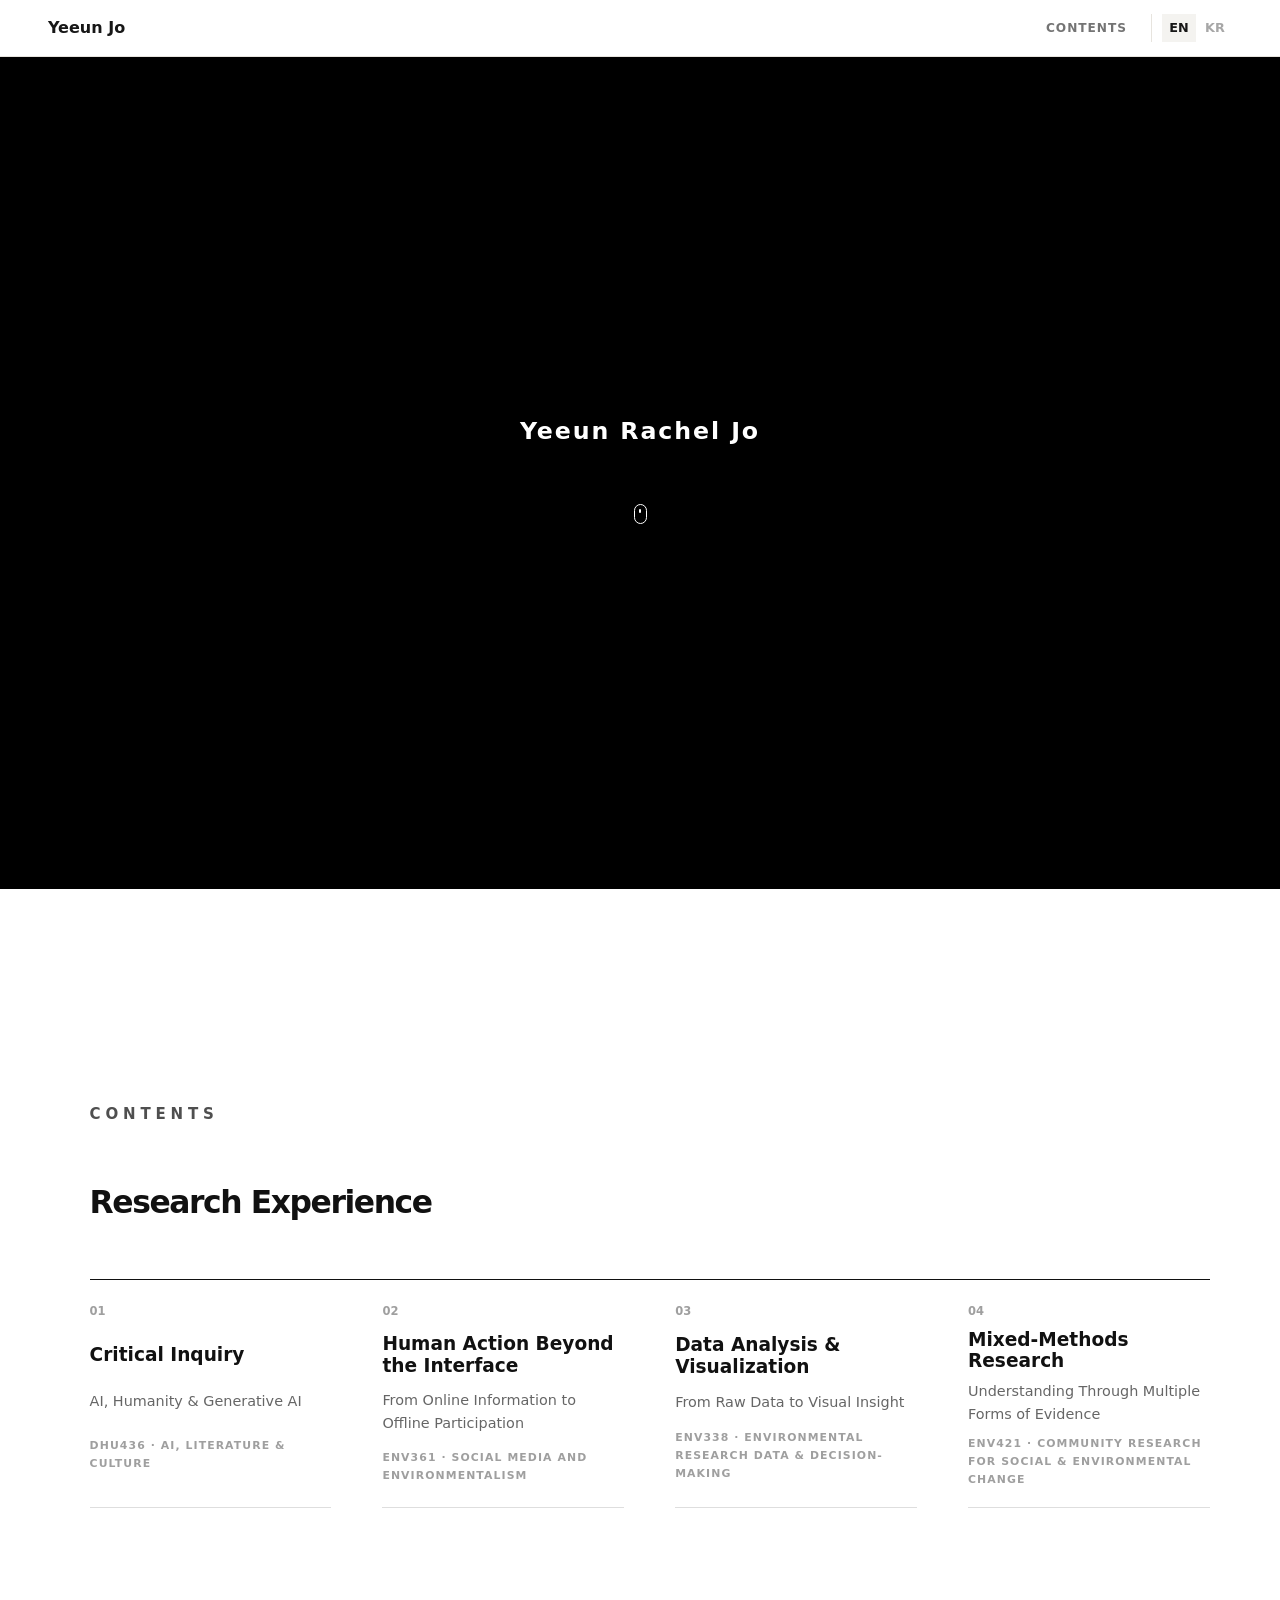
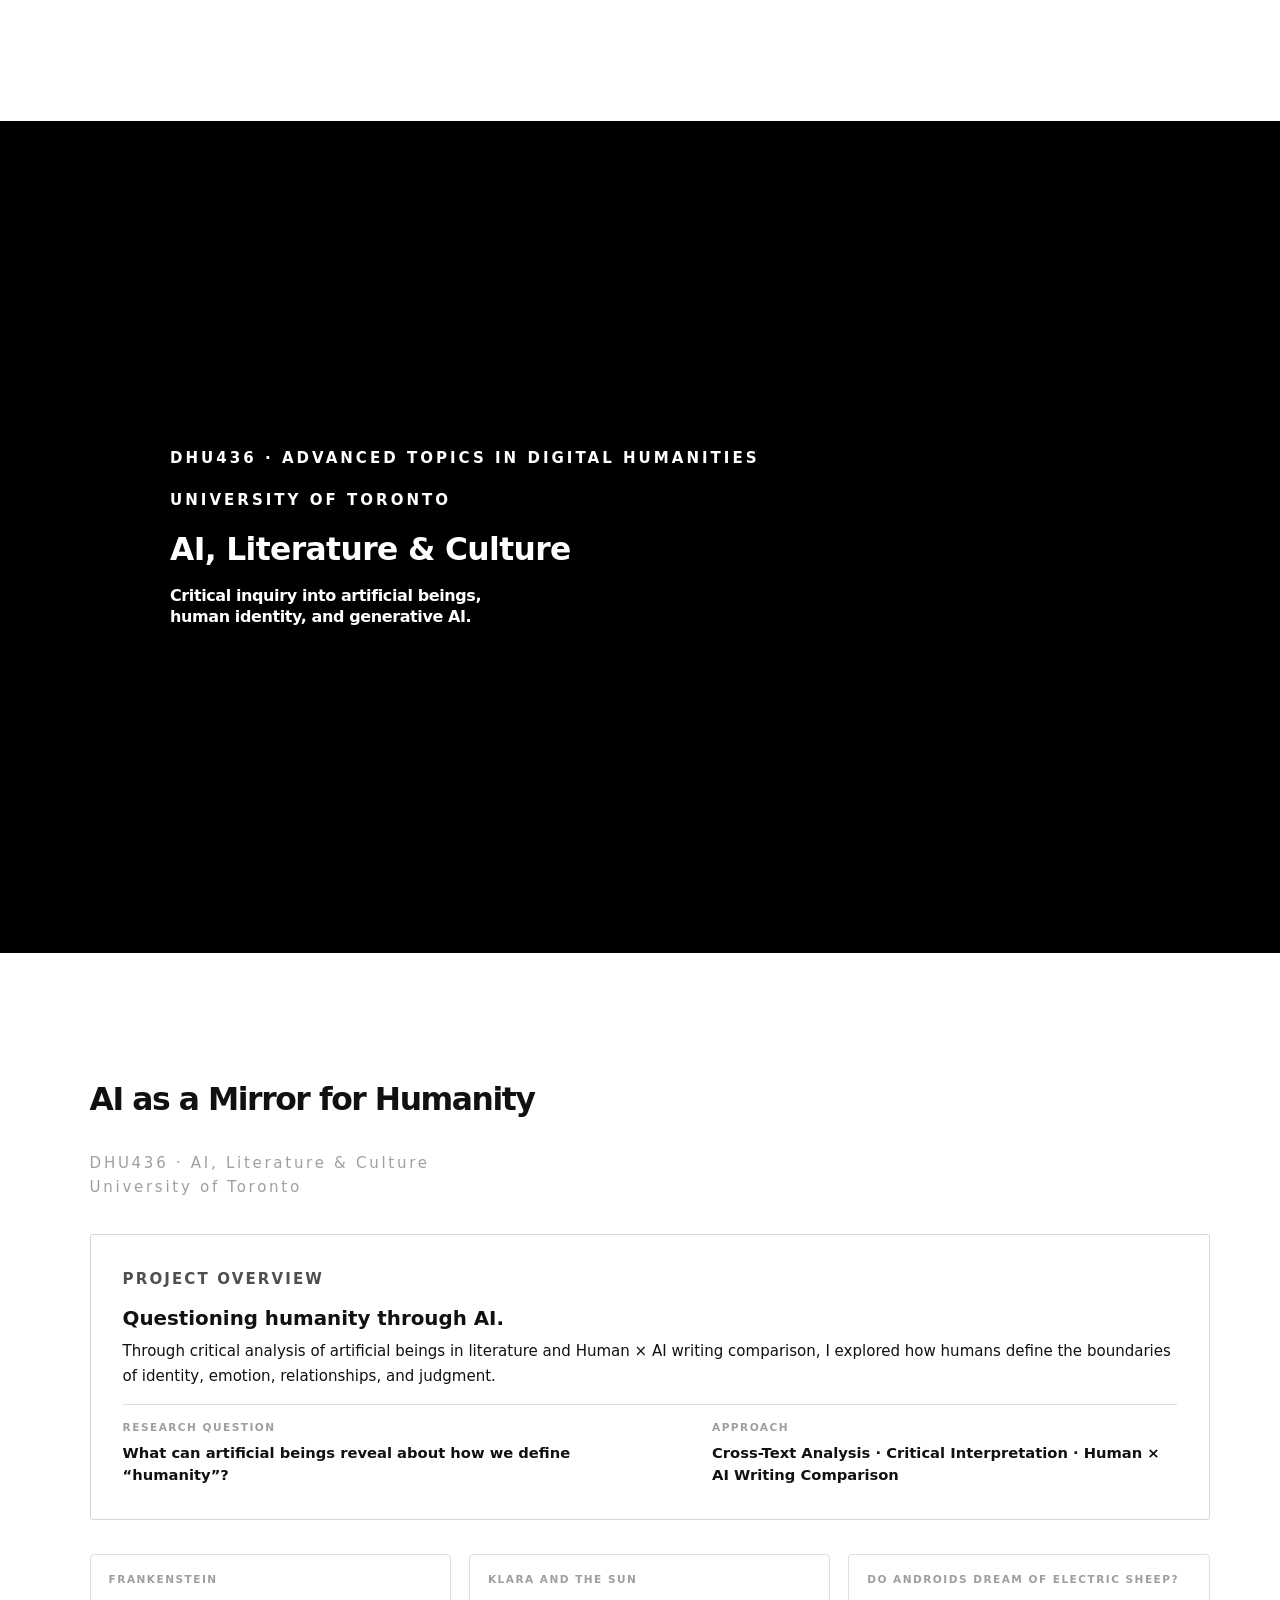
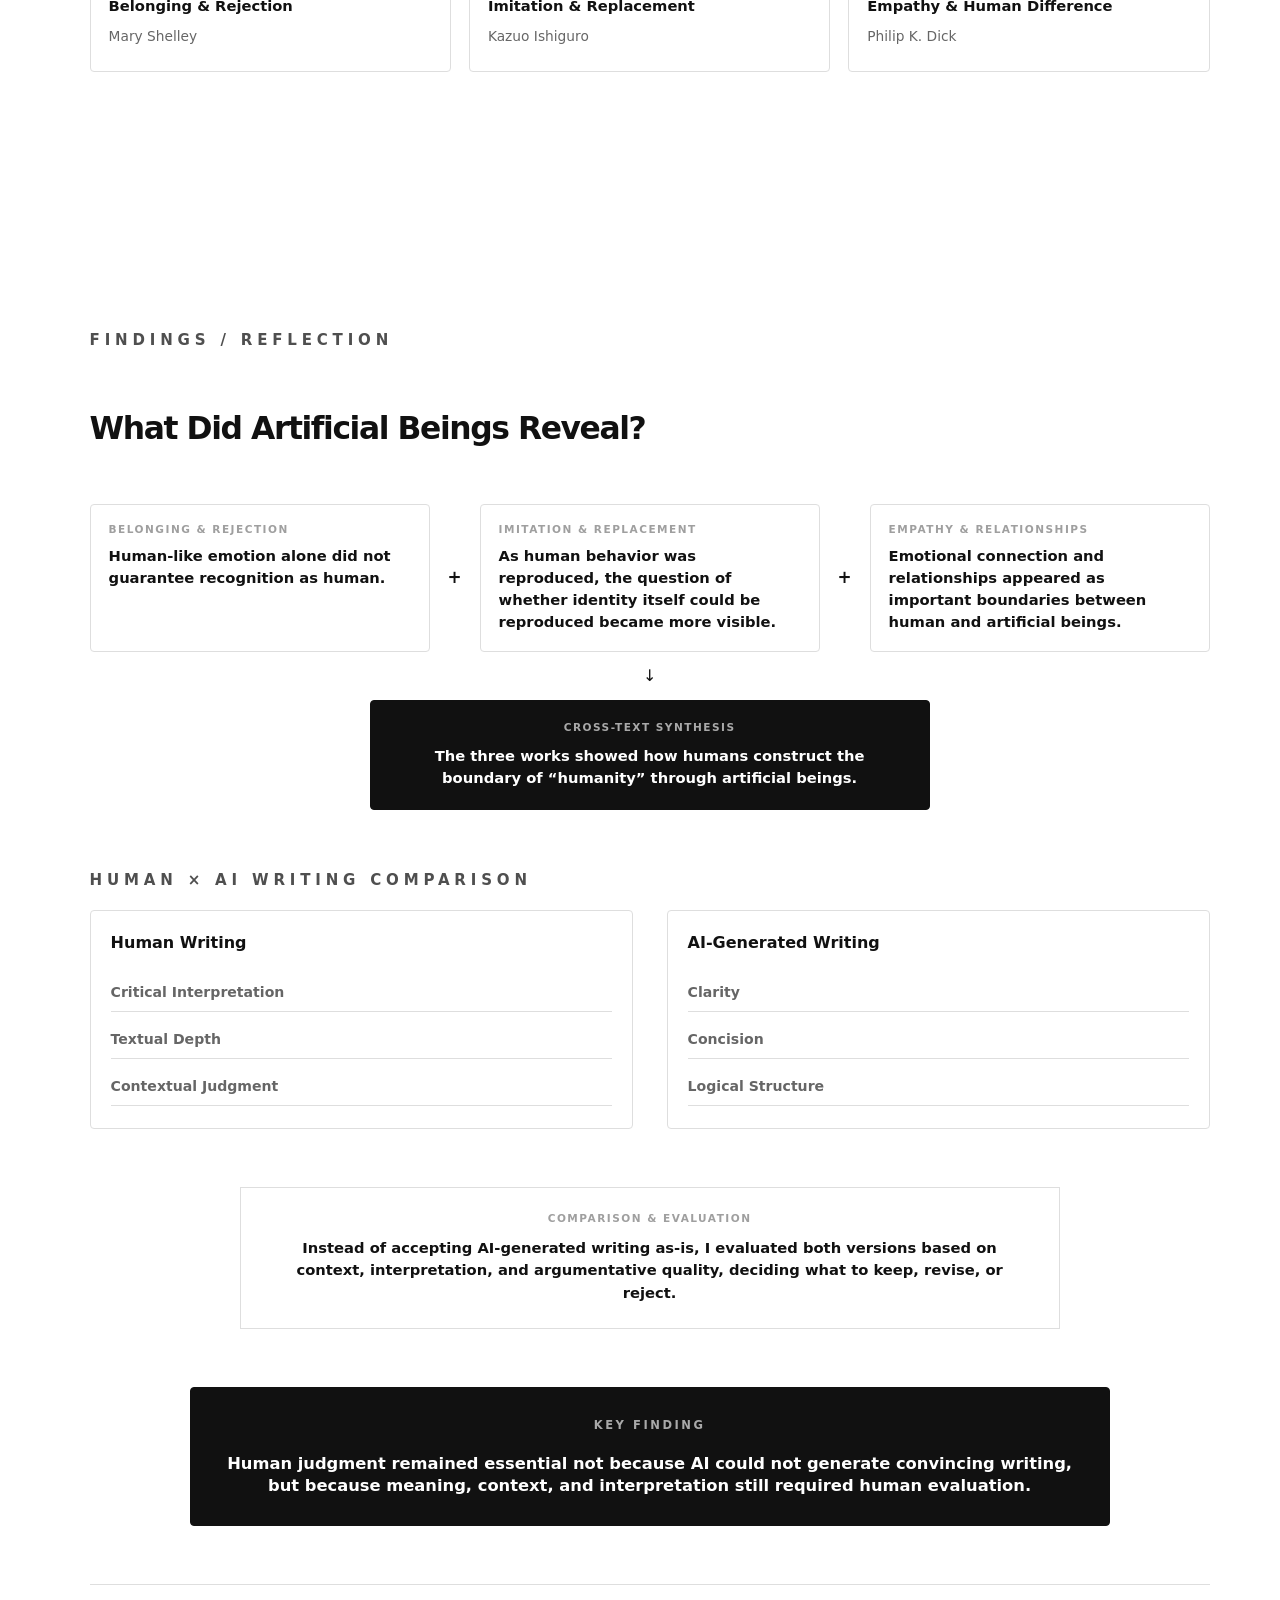
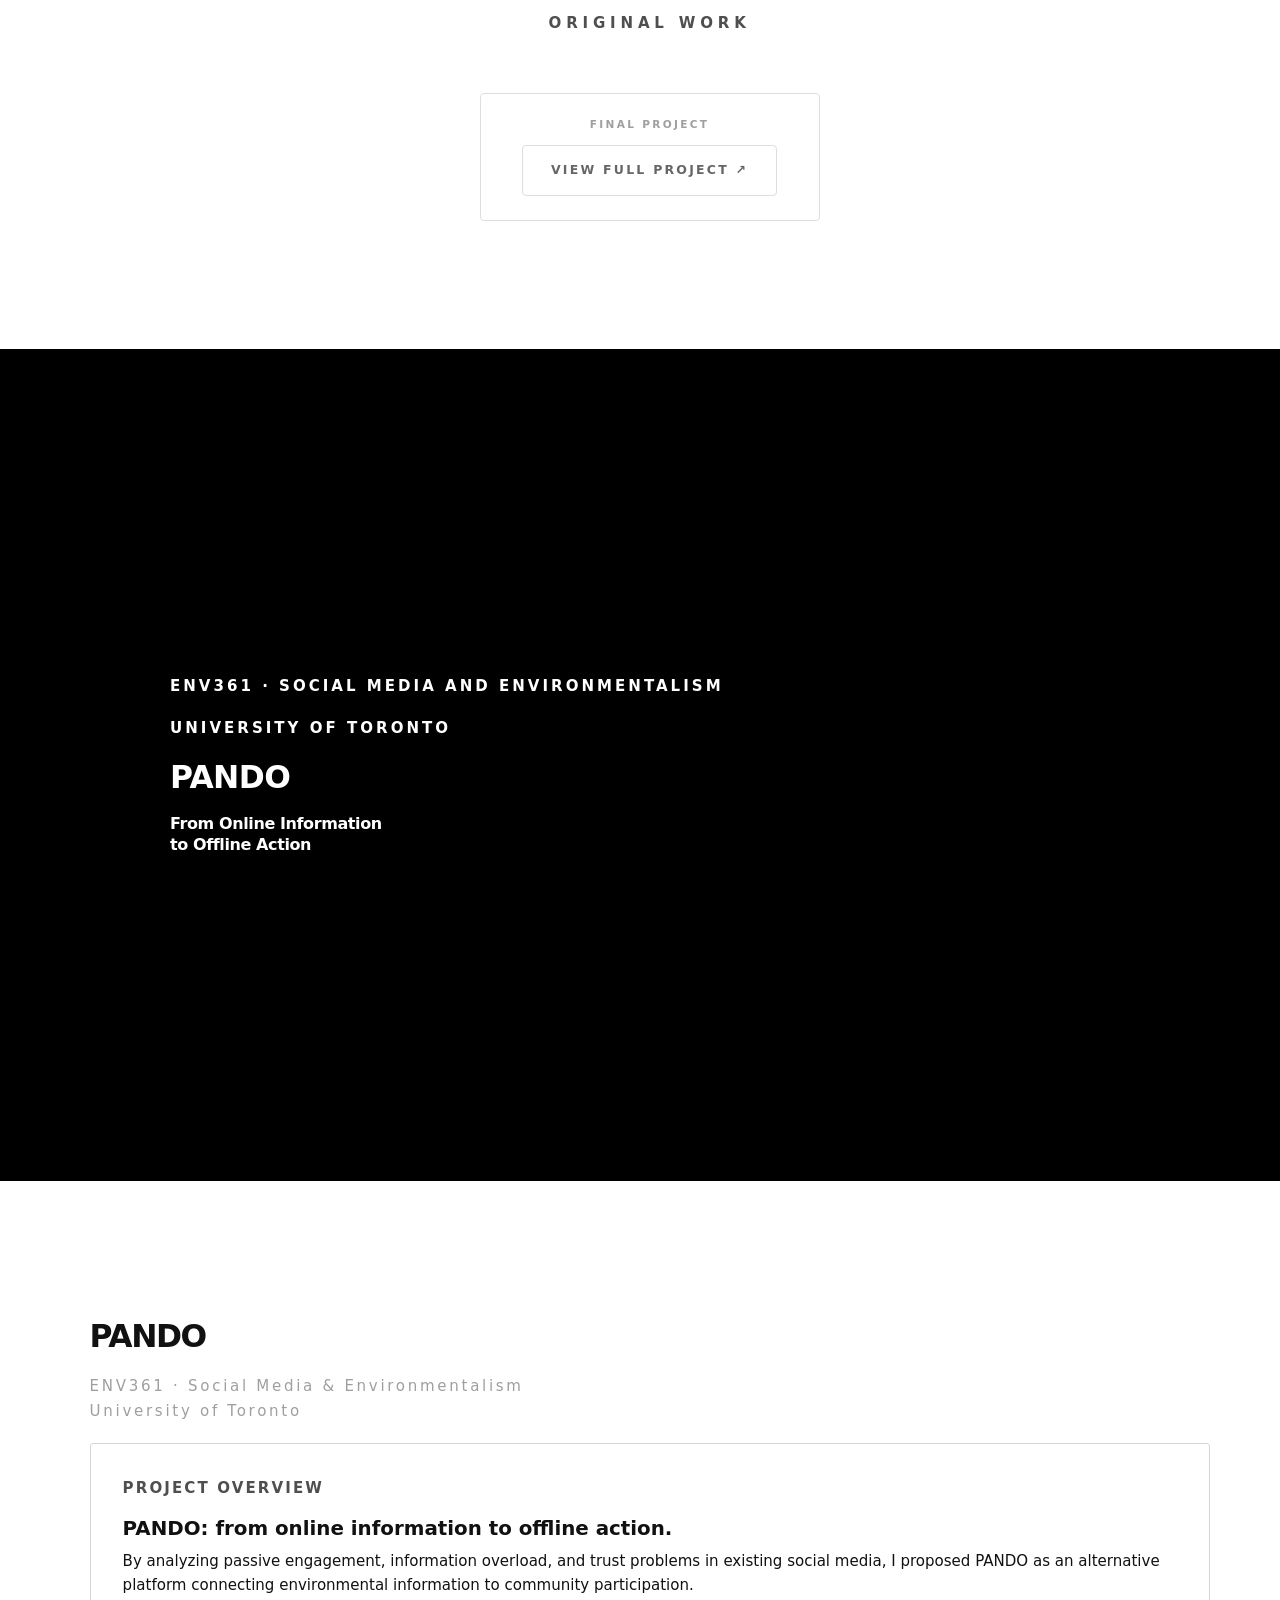
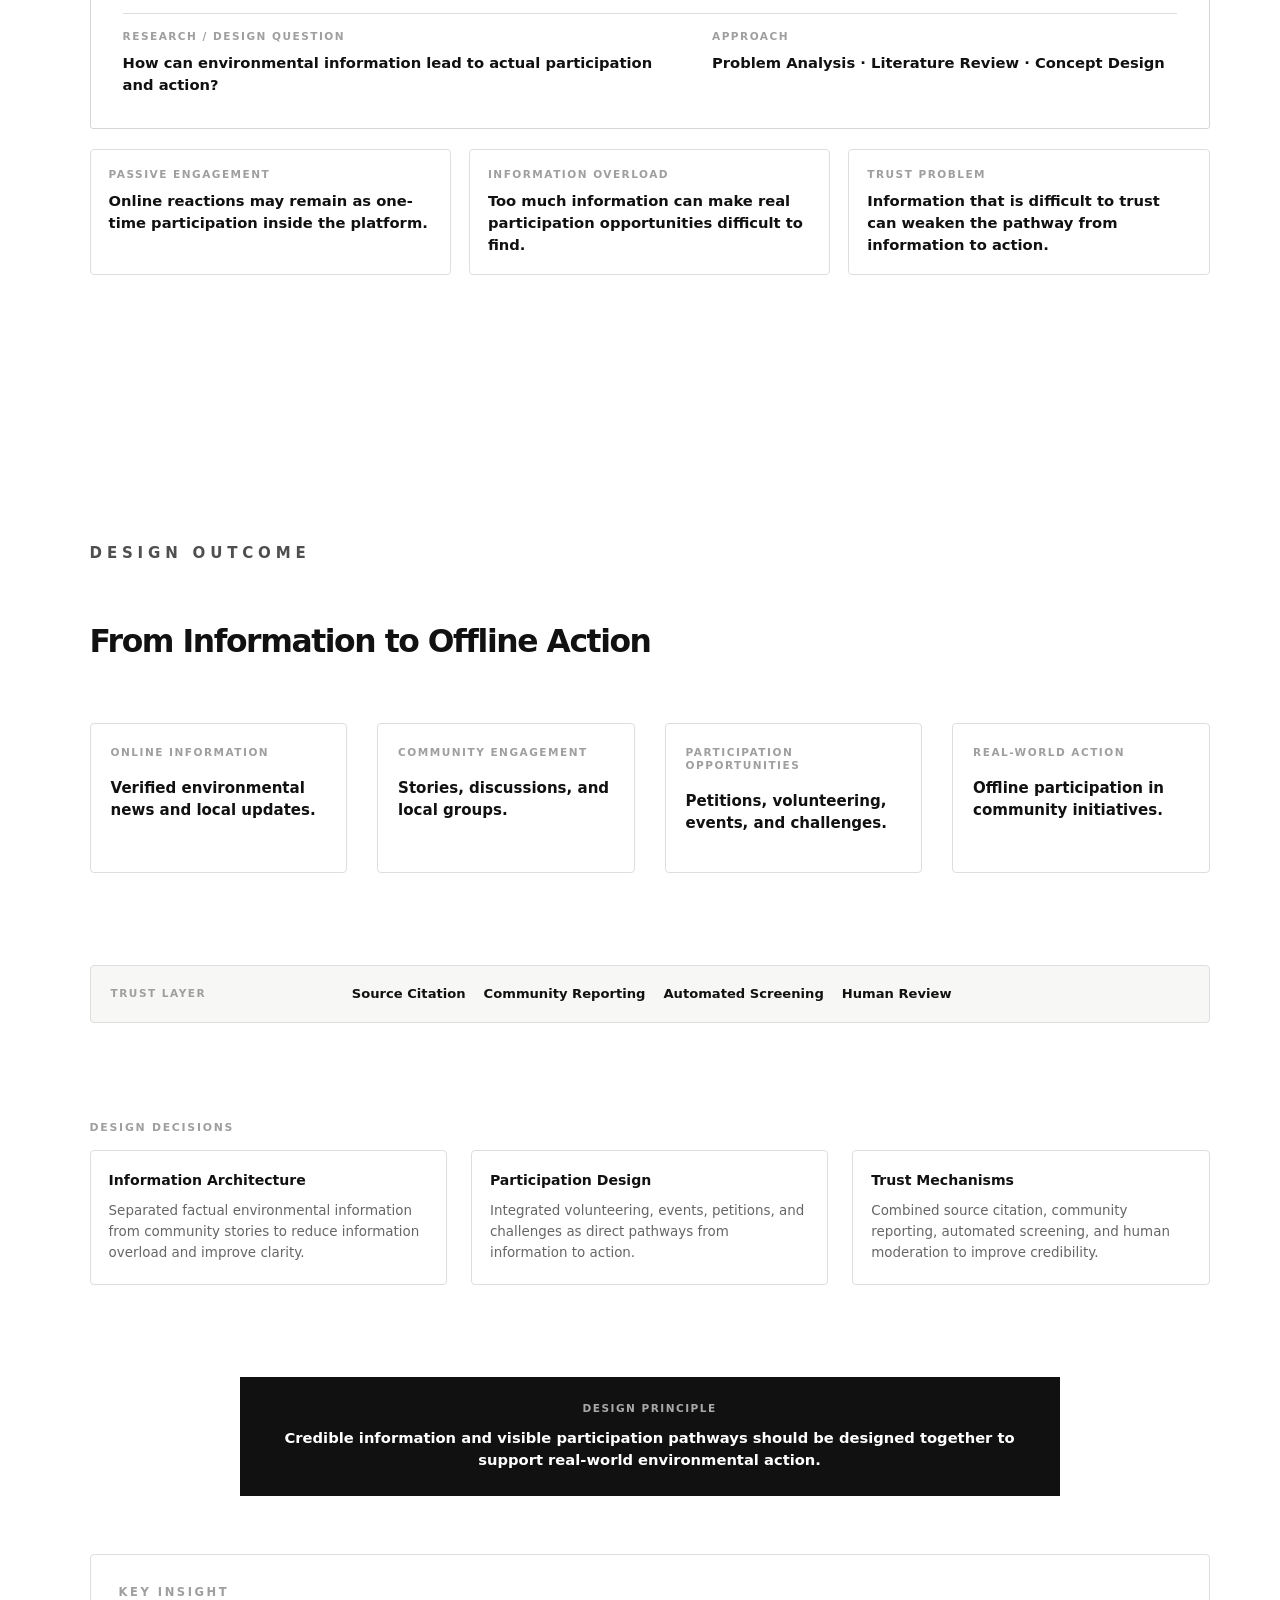
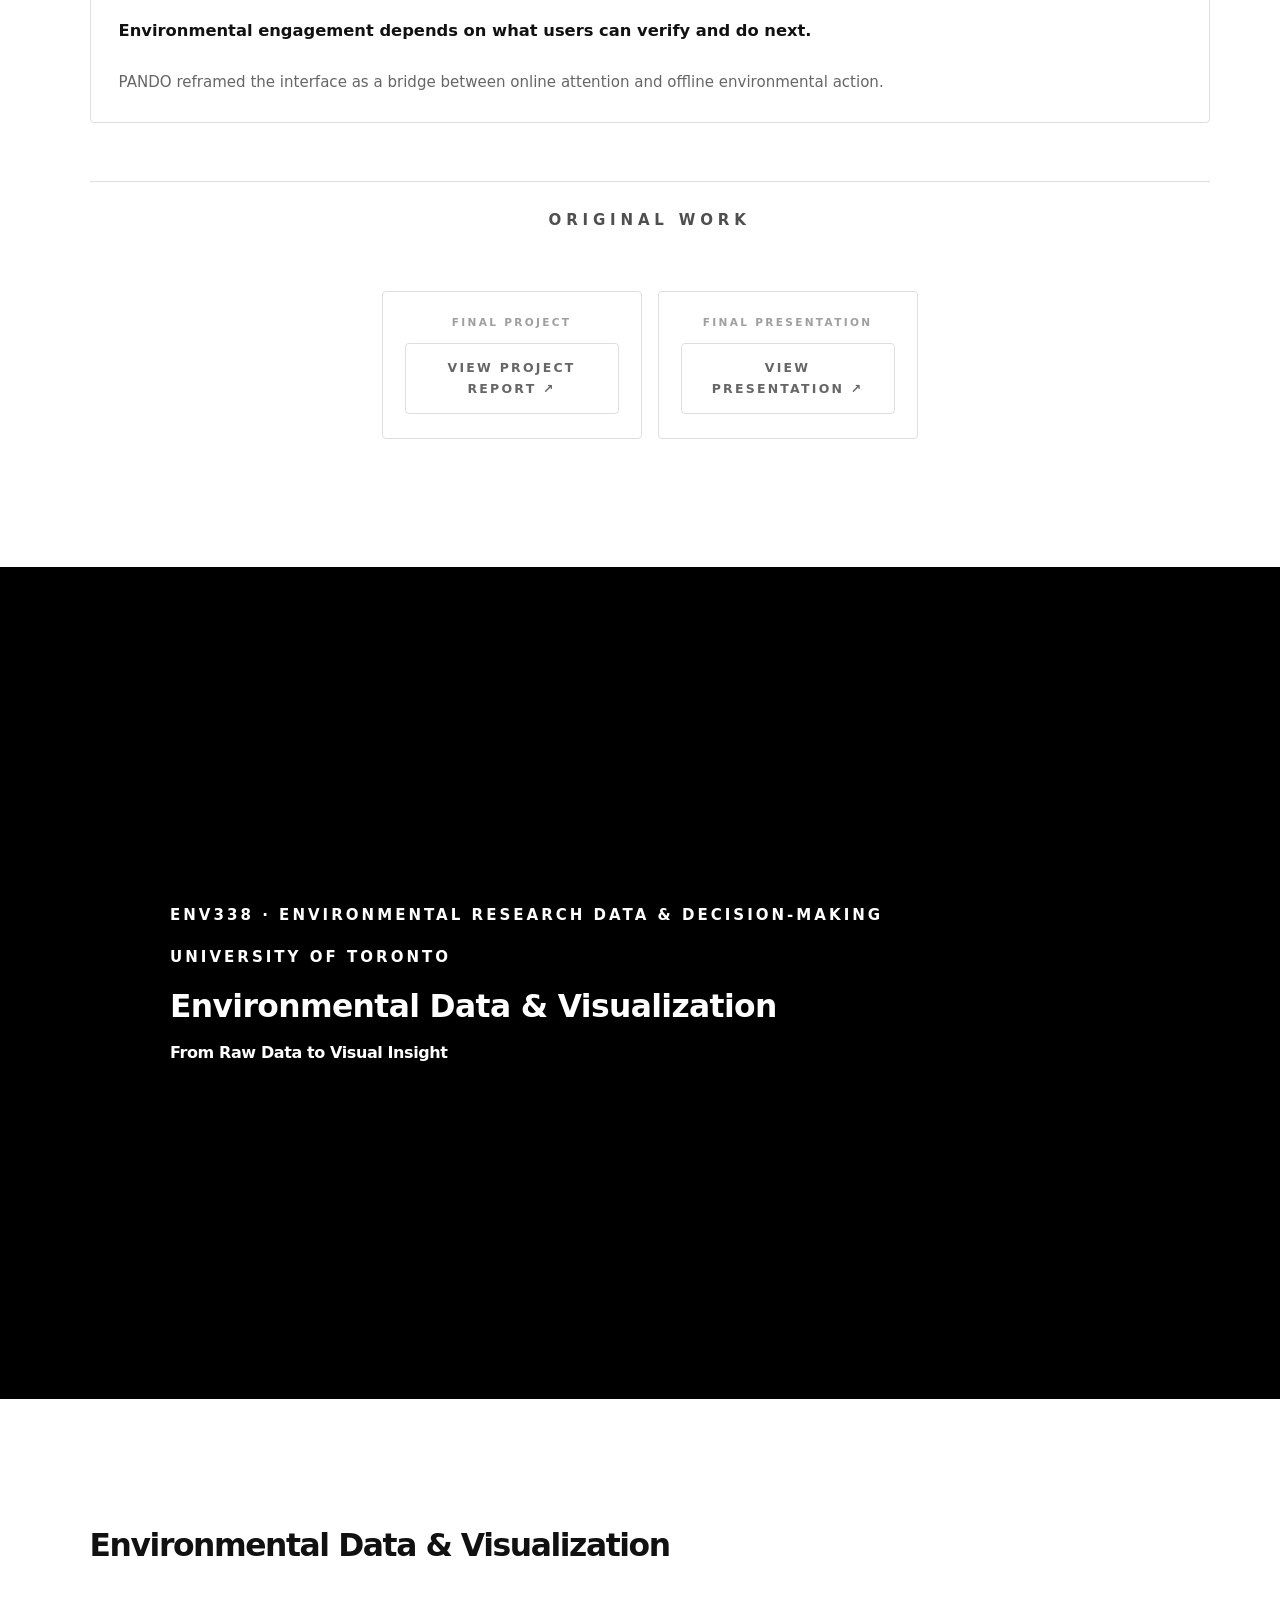
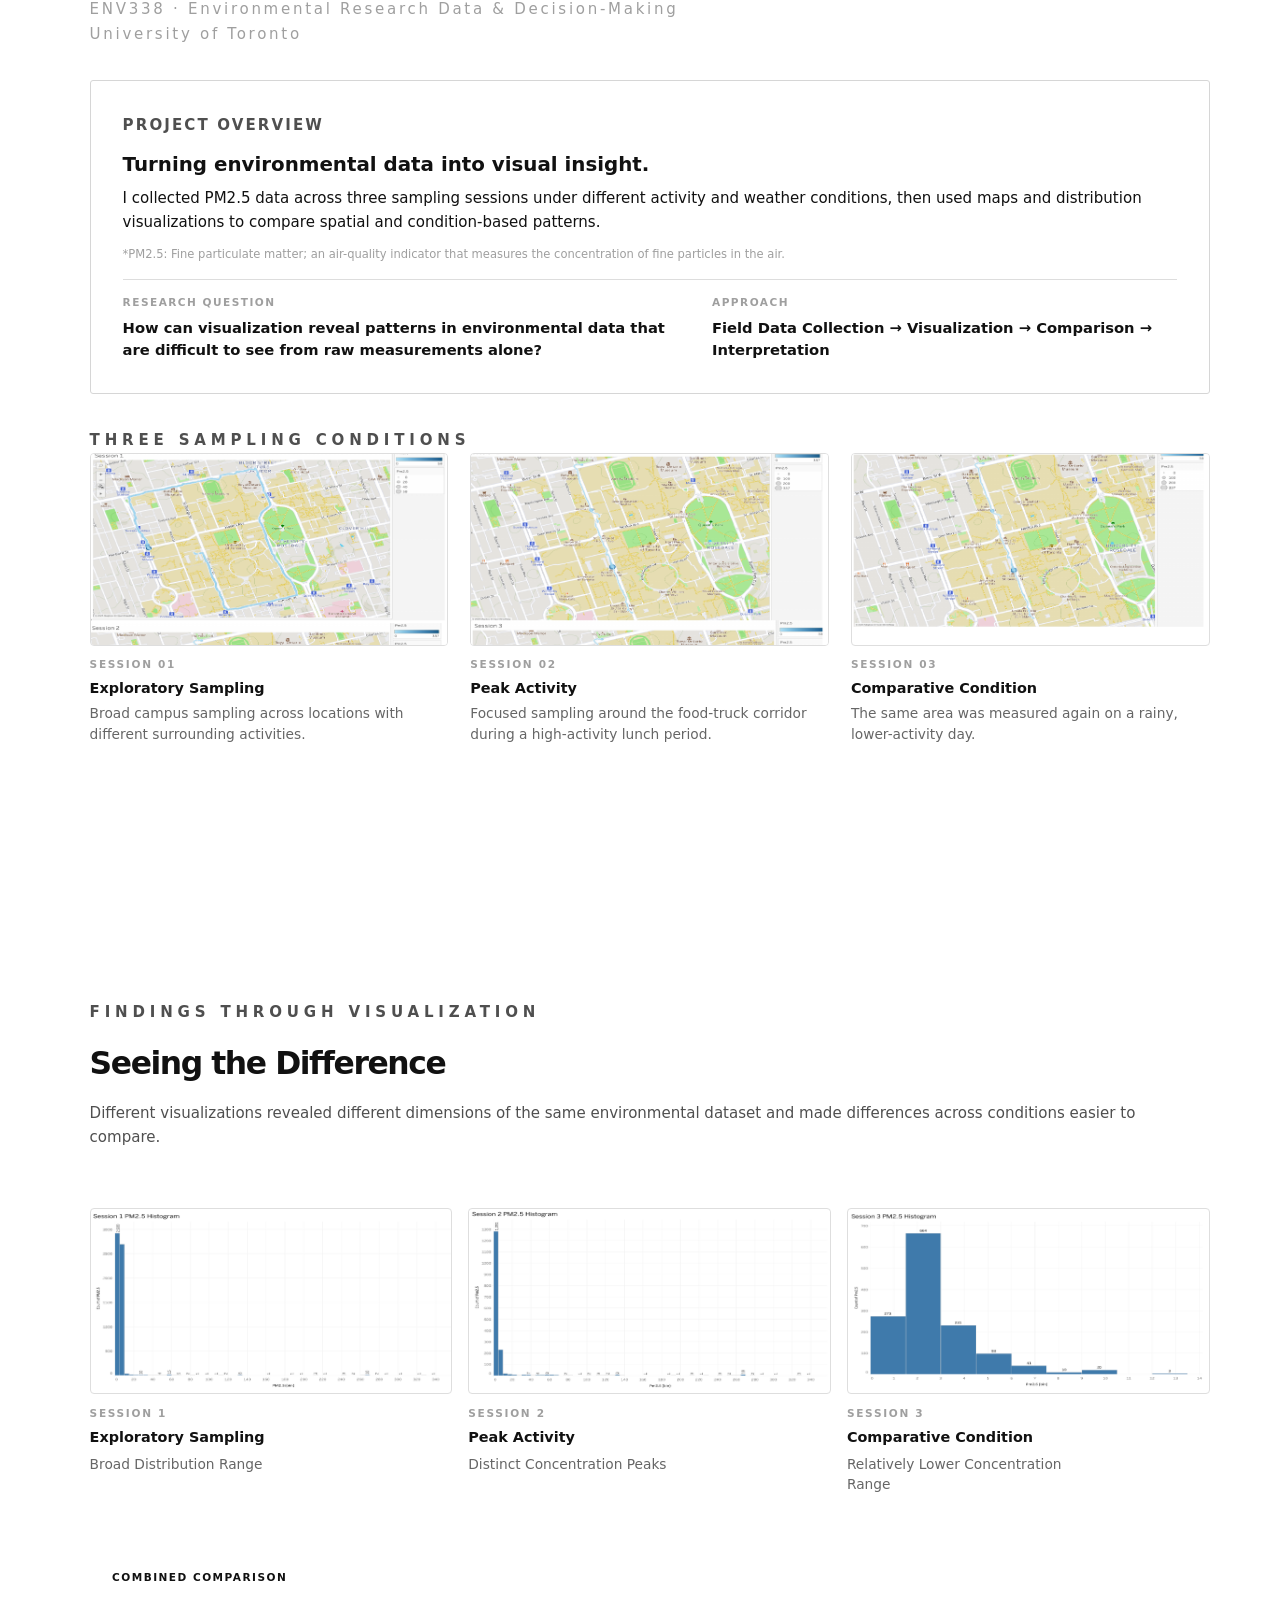
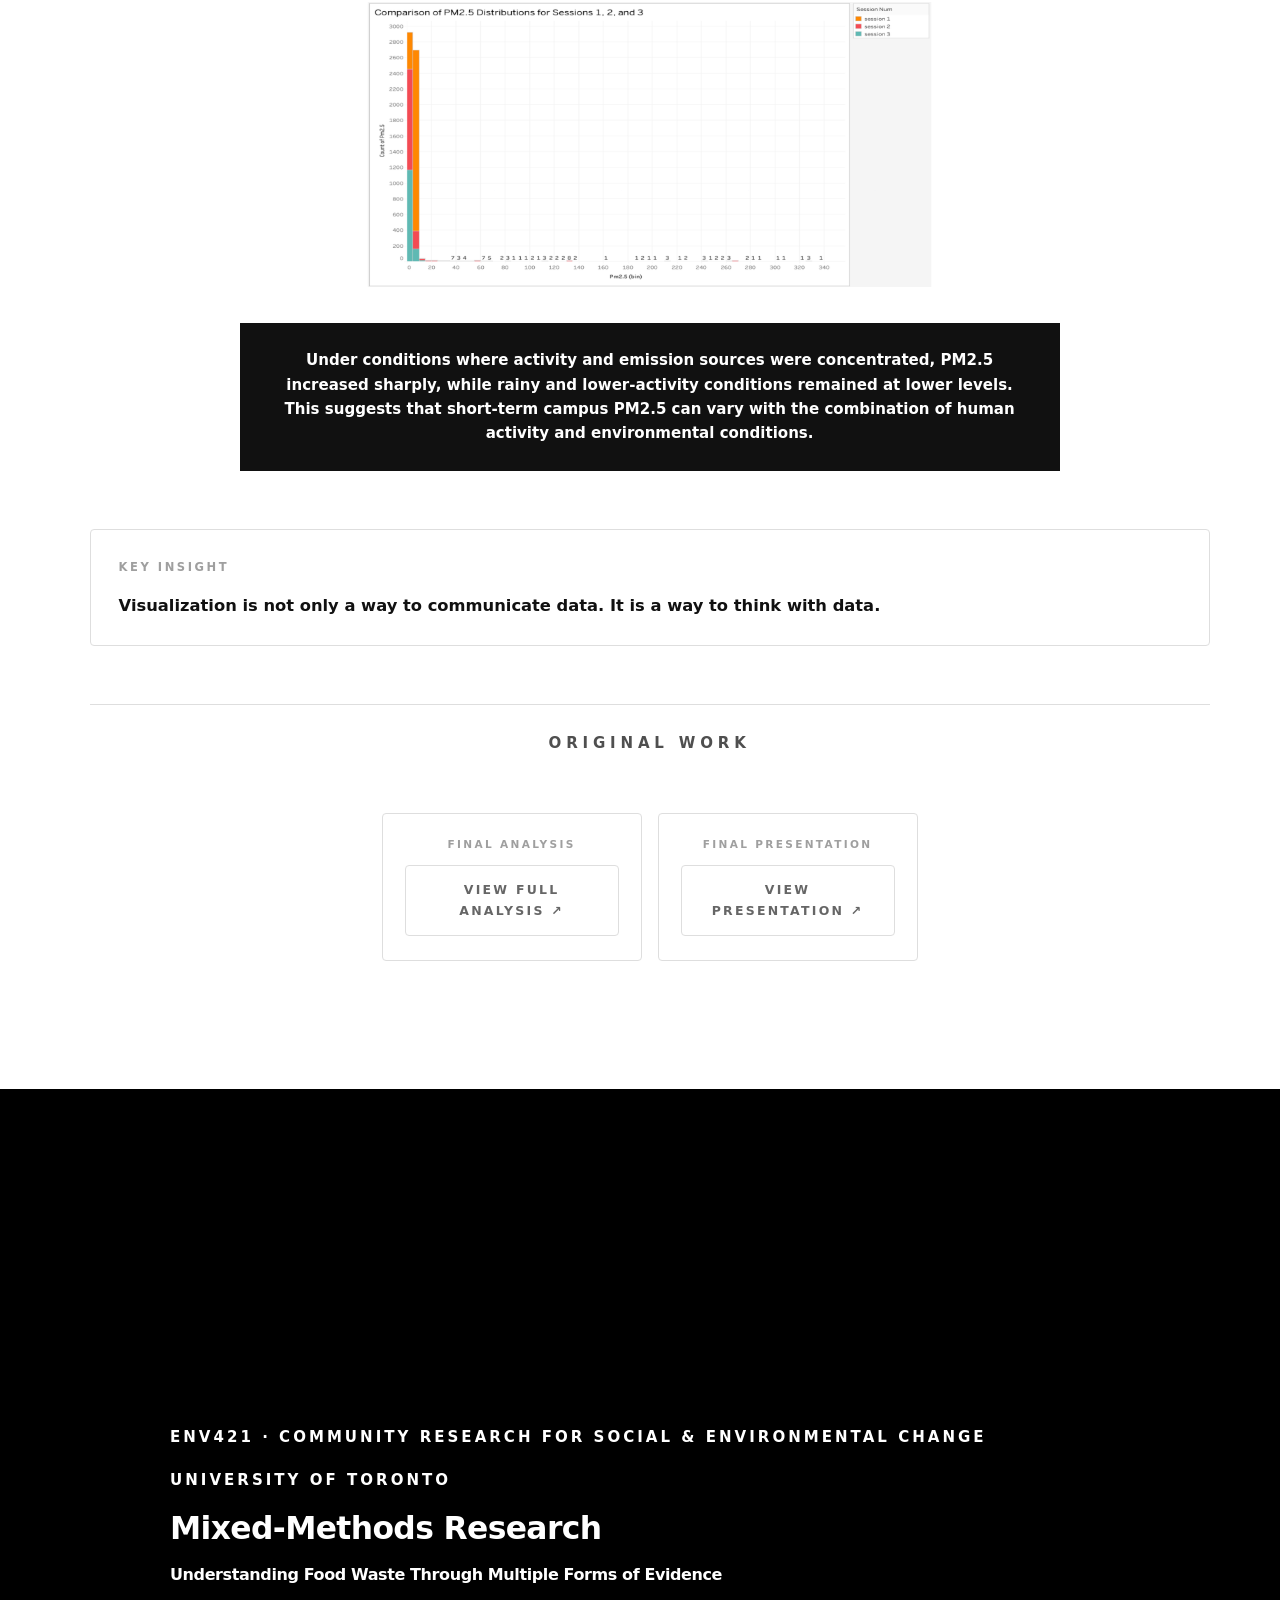
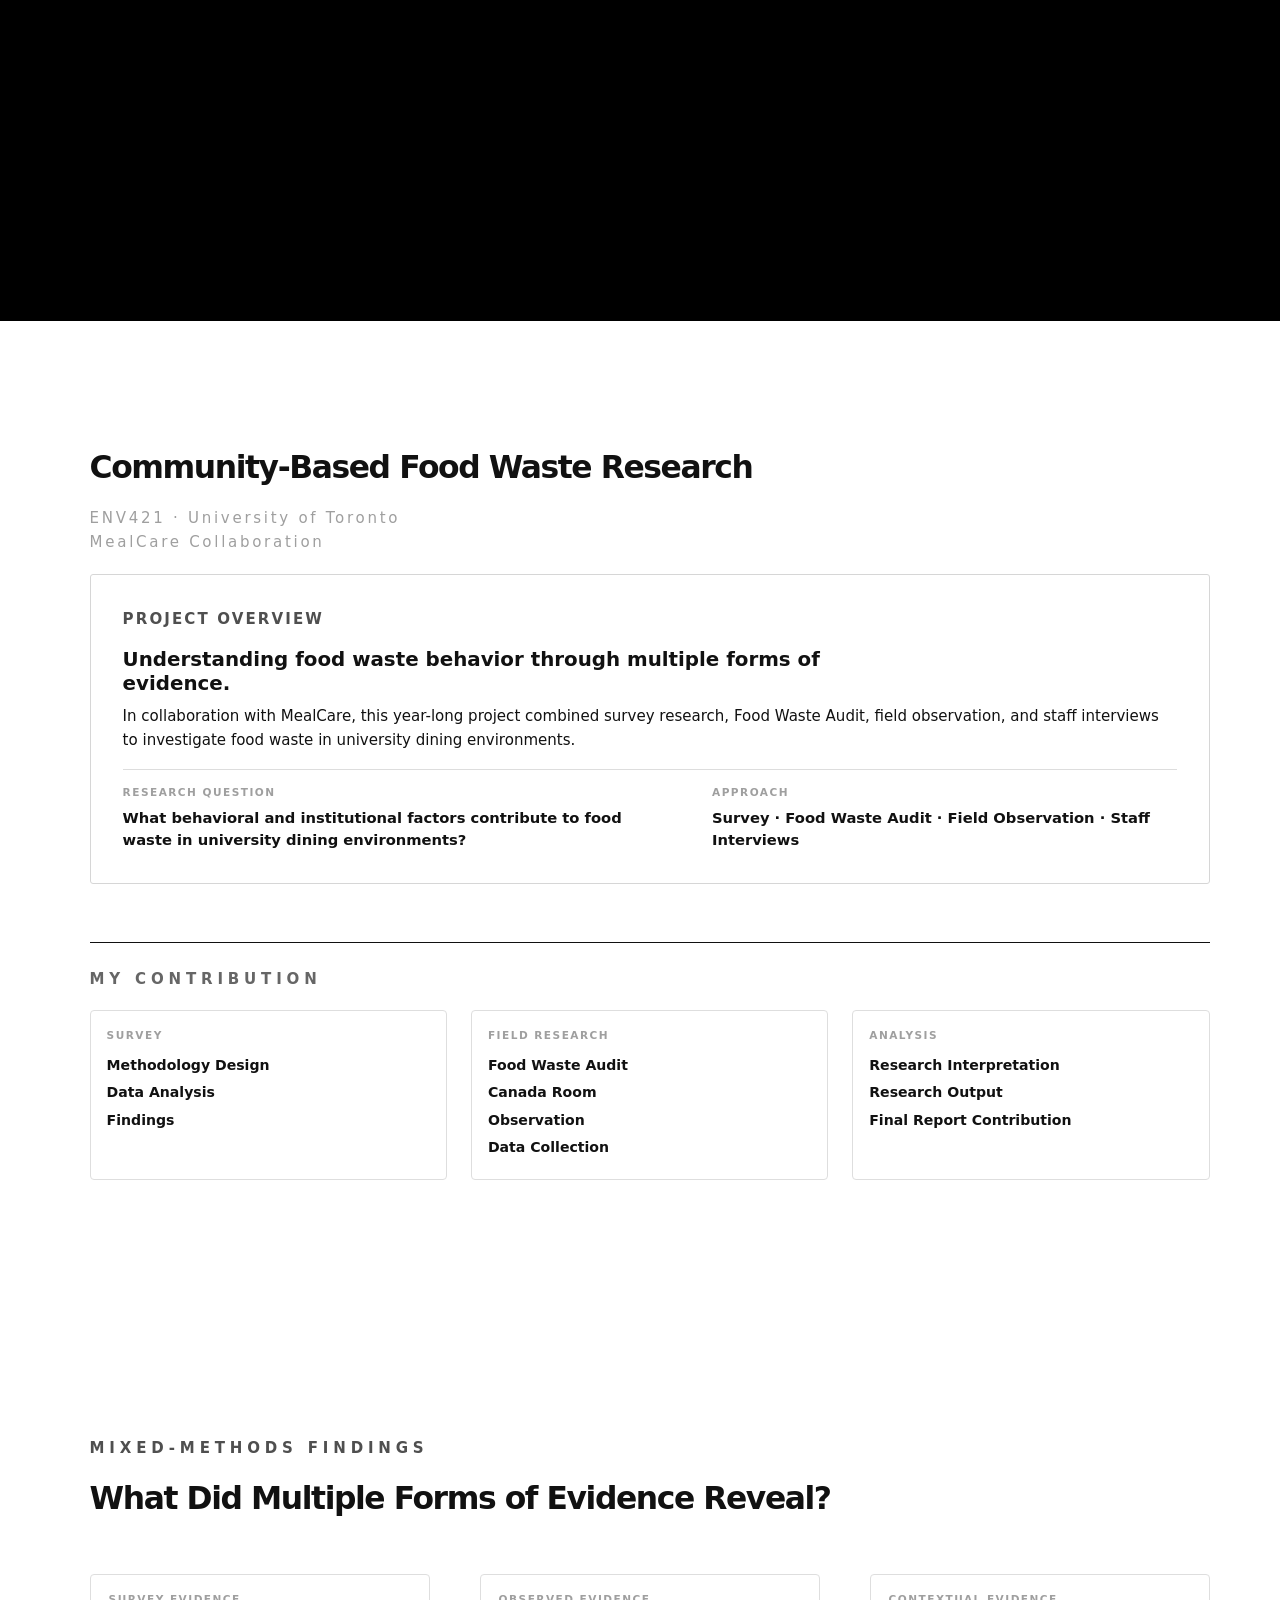
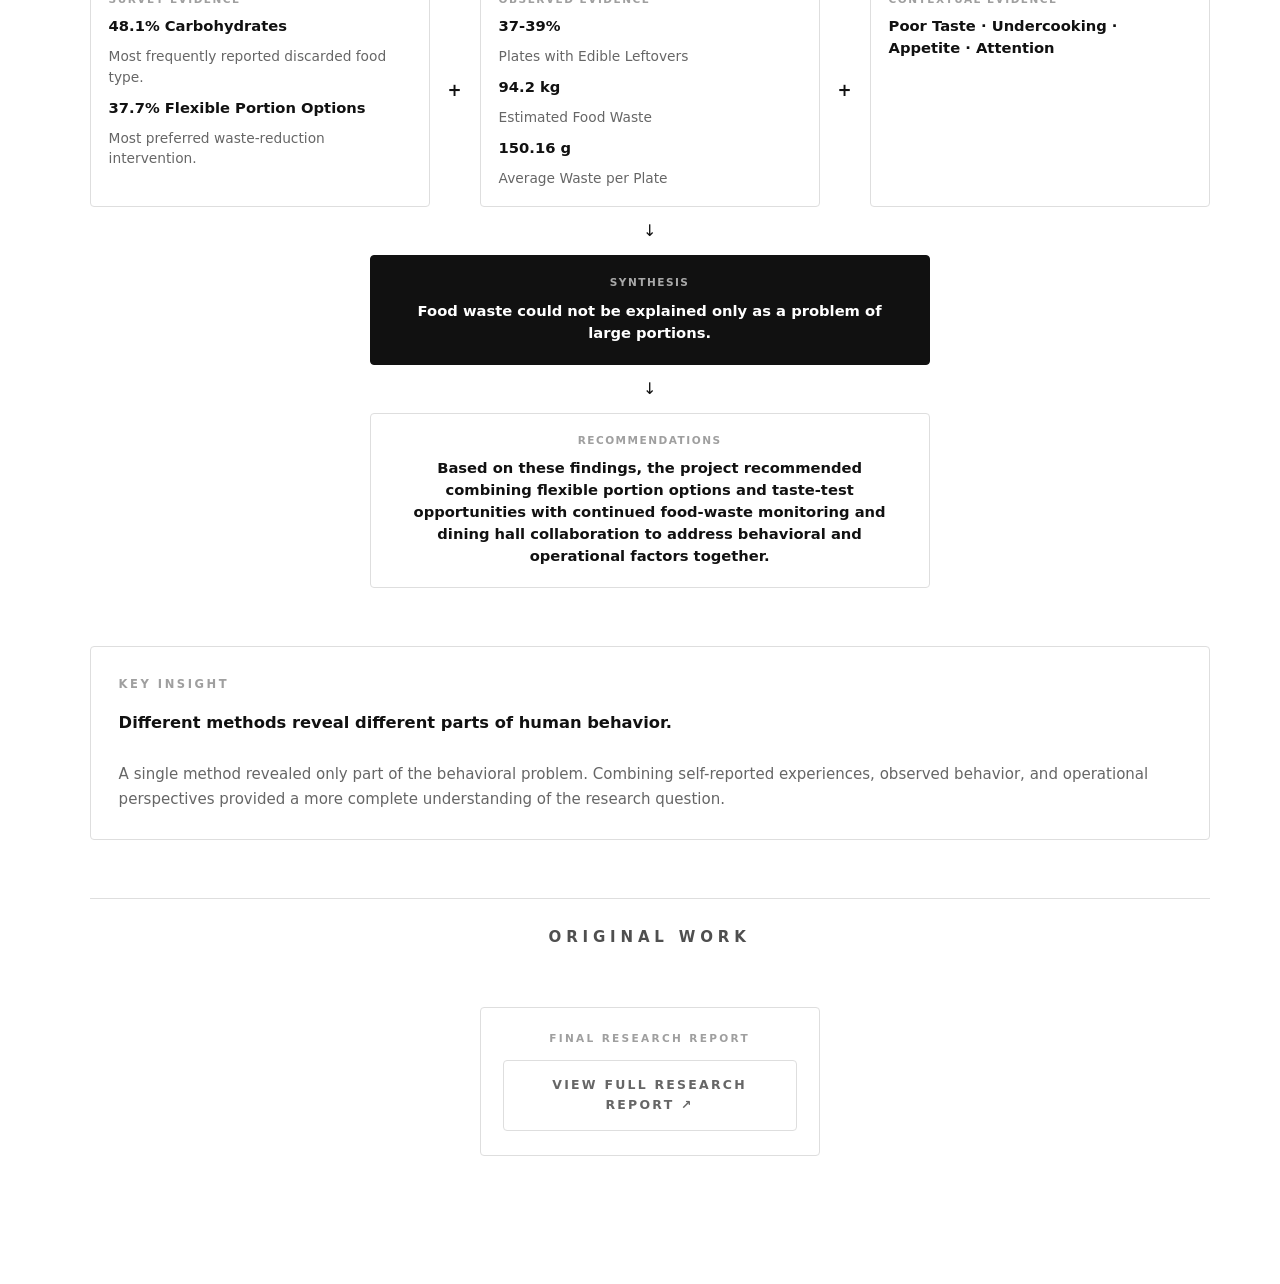
==== commit a2cd6e66: "ㅇㅁㄴㄹㅇㄴㅁㄹㅇㄴㄹㅇㄹㅇㄴㄹ" ====
--- a/index.html
+++ b/index.html
@@ -234,37 +234,32 @@
             </div>
             <div class="writing-comparison" aria-label="Human and AI writing comparison">
               <p class="case436-label">Human × AI Writing Comparison</p>
-              <div class="writing-comparison-grid writing-process-grid">
+              <div class="writing-comparison-grid comparison-pair-grid">
                 <section>
                   <h3>Human Writing</h3>
-                  <p>Critical Interpretation · Textual Depth</p>
+                  <ul>
+                    <li>Critical Interpretation</li>
+                    <li>Textual Depth</li>
+                    <li>Contextual Judgment</li>
+                  </ul>
                 </section>
                 <section>
                   <h3>AI-Generated Writing</h3>
-                  <p>Clarity · Concision · Structure</p>
+                  <ul>
+                    <li>Clarity</li>
+                    <li>Concision</li>
+                    <li>Logical Structure</li>
+                  </ul>
                 </section>
-                <section>
-                  <h3>Comparison</h3>
-                  <p>Keep · Revise · Exclude</p>
-                </section>
-                <section>
-                  <h3>Revision</h3>
-                  <p>Critical Depth + Clearer Structure</p>
-                </section>
-                <section>
-                  <h3>Human Judgment</h3>
-                  <p>Contextual Evaluation</p>
-                </section>
-              </div>
-              <div class="comparison-reflection">
-                <span>Comparison & Reflection</span>
-                <p>In comparing and revising the two versions, I did not accept the AI output as-is; I judged what to keep, revise, or exclude based on context and argument.</p>
-              </div>
-            </div>
-            <div class="case436-insight">
-              <span>Key Insight</span>
-              <strong>What interested me was not simply how well AI imitates humans, but how humans interpret and judge what AI produces.</strong>
-              <p>AI could produce clear and human-like writing, but evaluating whether its interpretation was meaningful still required human judgment.</p>
+              </div>
+              <div class="comparison-reflection comparison-synthesis">
+                <span>Comparison & Evaluation</span>
+                <p>Instead of accepting AI-generated writing as-is, I evaluated both versions based on context, interpretation, and argumentative quality, deciding what to keep, revise, or reject.</p>
+              </div>
+            </div>
+            <div class="case436-insight writing-key-finding">
+              <span>Key Finding</span>
+              <strong>Human judgment remained essential not because AI could not generate convincing writing, but because meaning, context, and interpretation still required human evaluation.</strong>
             </div>
             <p class="case436-original" data-i18n="dhuOriginalLabel">Original Work</p>
             <div class="case436-output-links">
--- a/styles.css
+++ b/styles.css
@@ -6876,3 +6876,76 @@
     grid-template-columns: 1fr;
   }
 }
+
+.comparison-pair-grid {
+  grid-template-columns: repeat(2, minmax(0, 1fr)) !important;
+  gap: clamp(18px, 3vw, 34px) !important;
+}
+
+.comparison-pair-grid section {
+  display: grid;
+  gap: 18px;
+  min-height: 190px;
+  padding: 22px 20px;
+  border: 1px solid var(--case-line) !important;
+  border-radius: 4px;
+  background: #ffffff;
+}
+
+.comparison-pair-grid ul {
+  display: grid;
+  gap: 10px;
+  margin: 0;
+  padding: 0;
+  list-style: none;
+}
+
+.comparison-pair-grid li {
+  padding-block: 8px;
+  border-bottom: 1px solid var(--case-line);
+  color: var(--case-muted);
+  font-size: clamp(0.88rem, 1vw, 0.96rem);
+  font-weight: 560;
+  line-height: 1.42;
+}
+
+.comparison-synthesis {
+  max-width: 820px;
+  margin: clamp(24px, 4vw, 40px) auto 0;
+  border: 1px solid var(--case-line) !important;
+  background: #ffffff !important;
+  color: var(--case-ink) !important;
+  text-align: center !important;
+}
+
+.comparison-synthesis span {
+  color: var(--case-faint) !important;
+}
+
+.comparison-synthesis p {
+  color: var(--case-ink) !important;
+}
+
+.writing-key-finding {
+  max-width: 920px;
+  margin-inline: auto;
+  border: 1px solid #111111 !important;
+  background: #111111 !important;
+  color: #ffffff !important;
+  text-align: center;
+}
+
+.writing-key-finding span,
+.writing-key-finding strong {
+  color: #ffffff !important;
+}
+
+.writing-key-finding span {
+  opacity: 0.64;
+}
+
+@media (max-width: 900px) {
+  .comparison-pair-grid {
+    grid-template-columns: 1fr !important;
+  }
+}
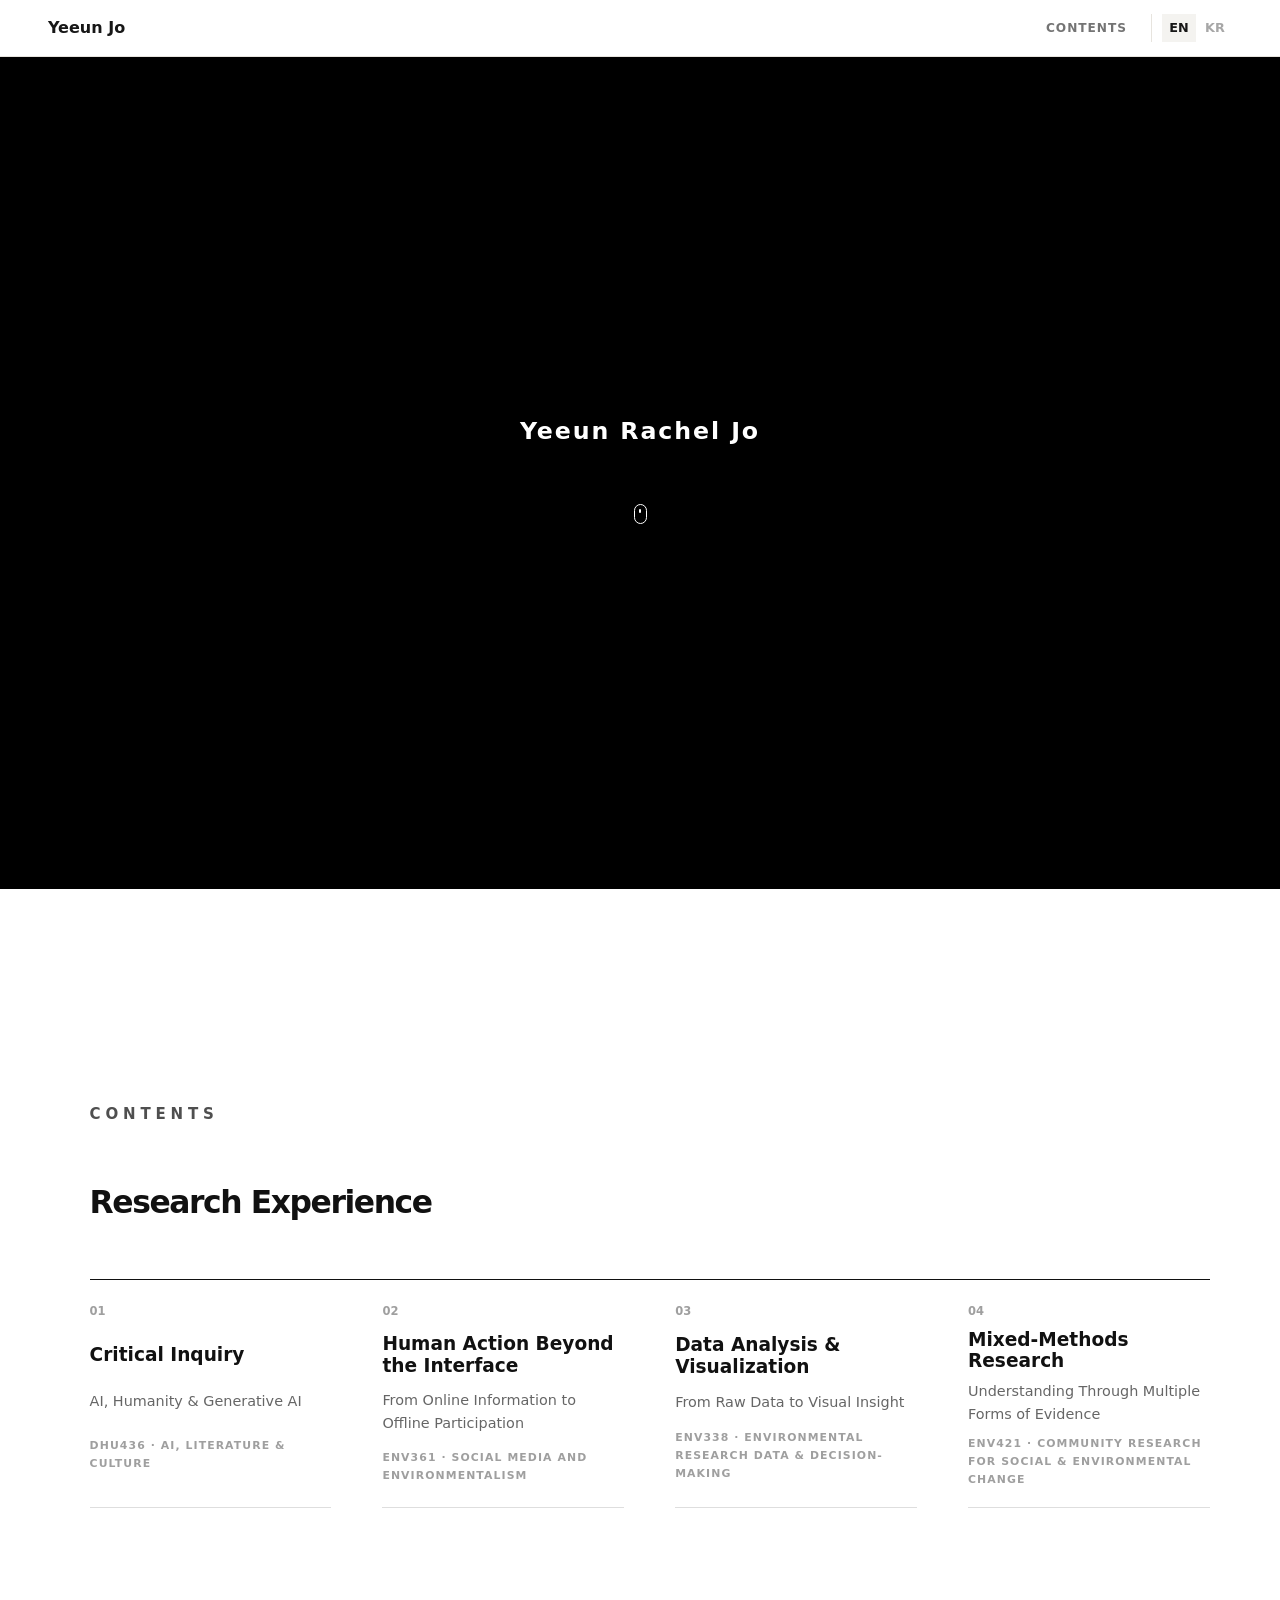
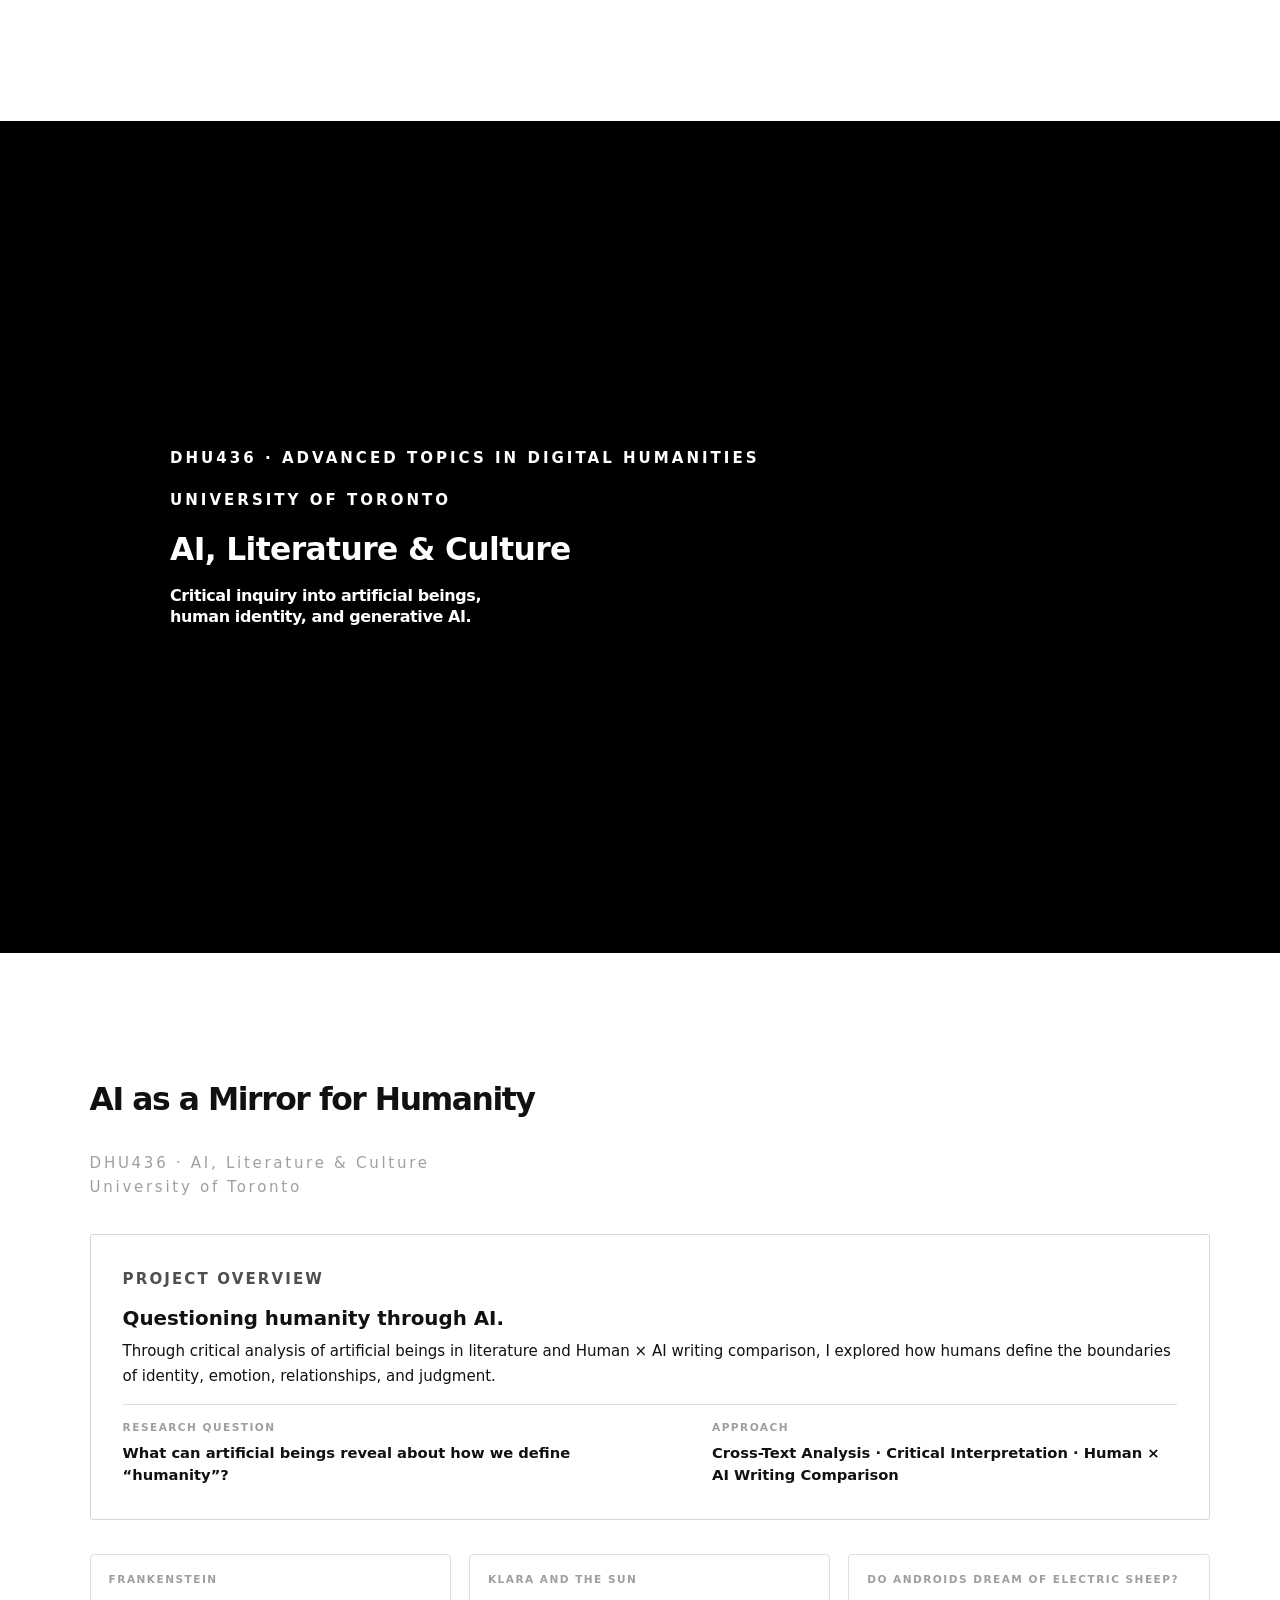
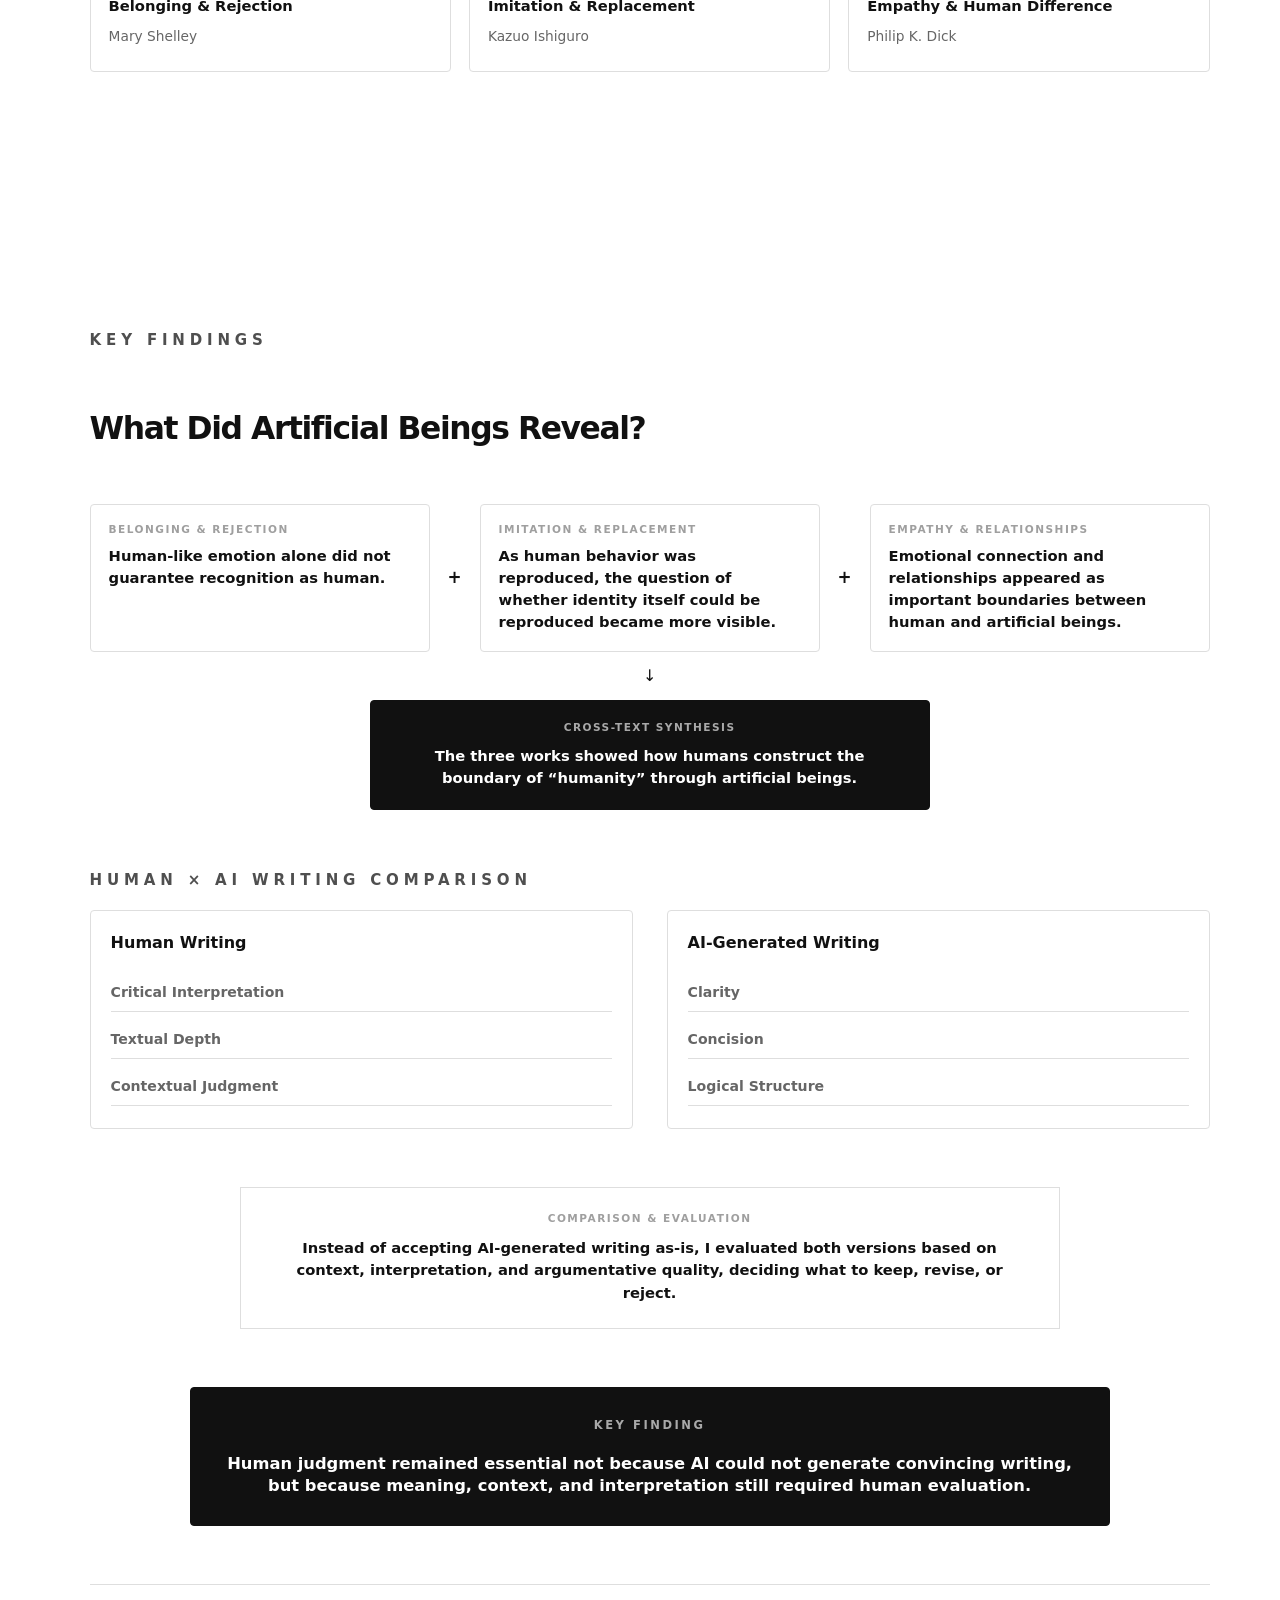
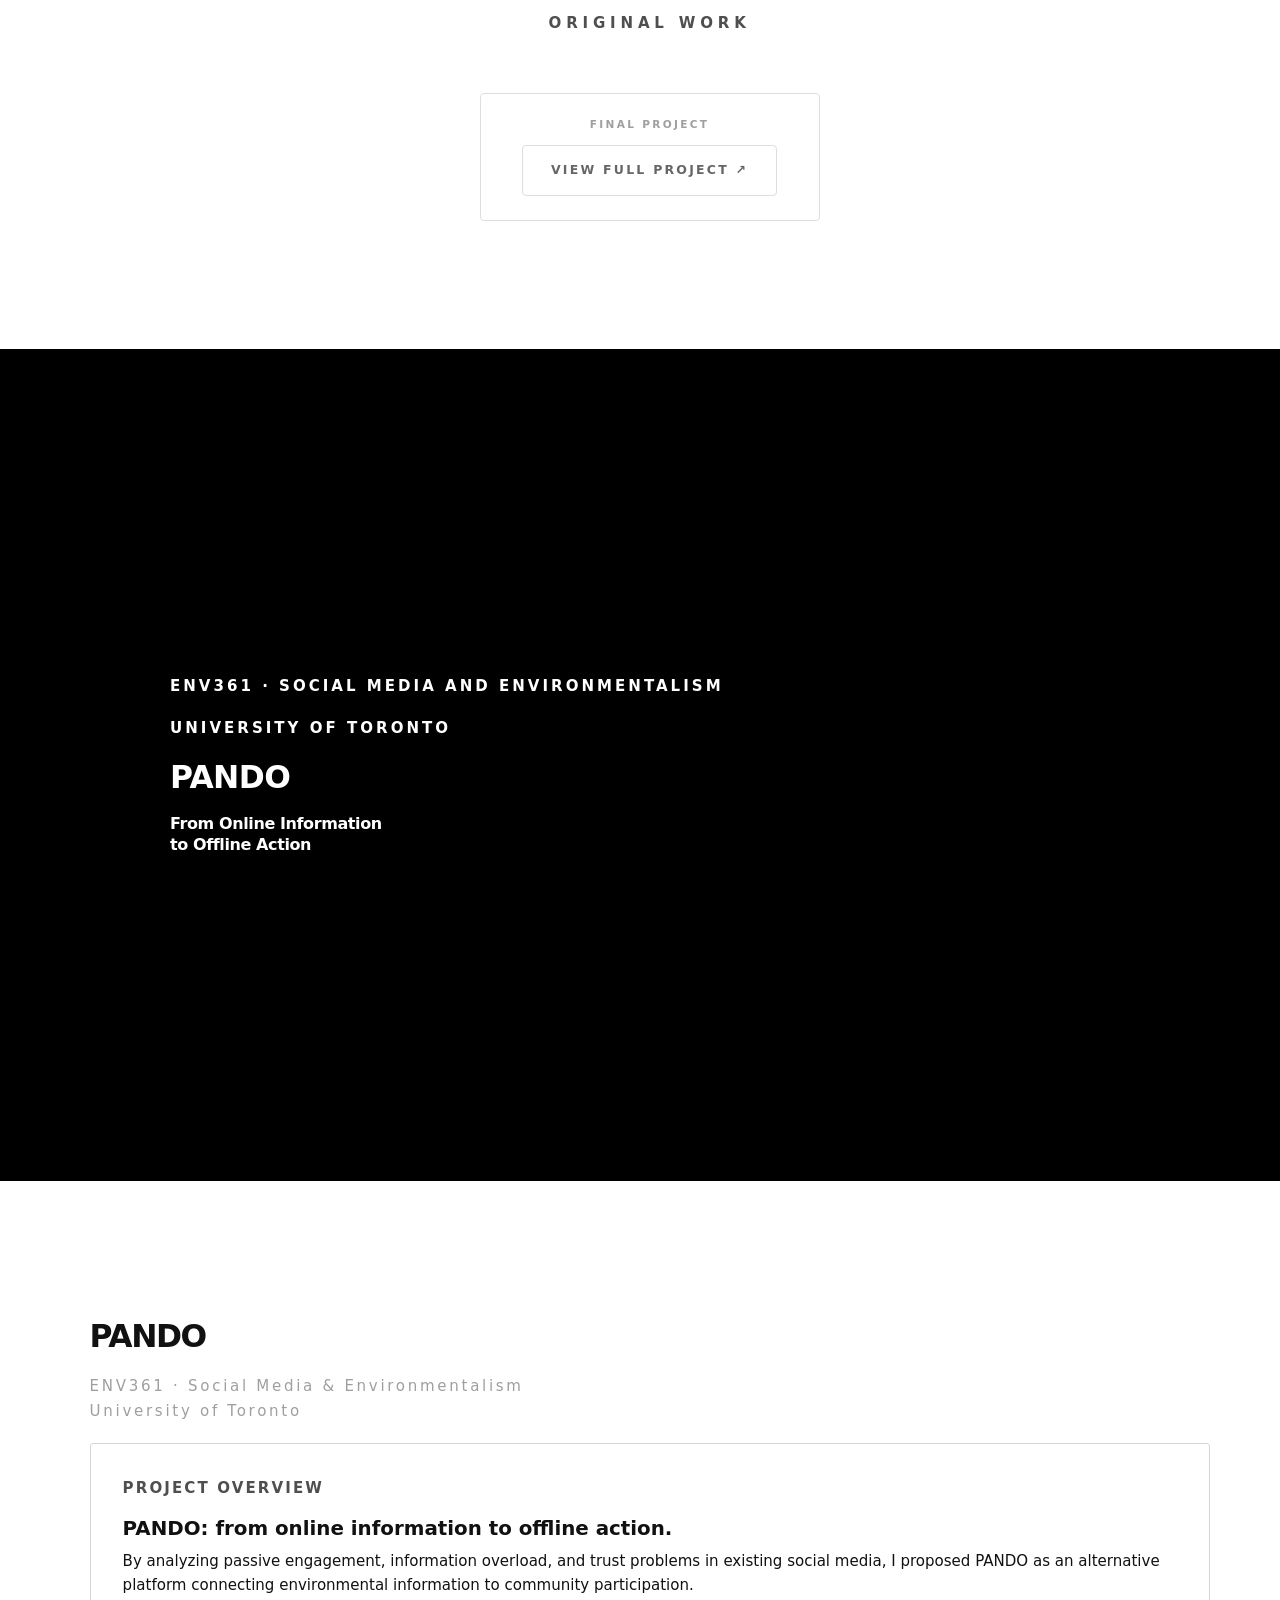
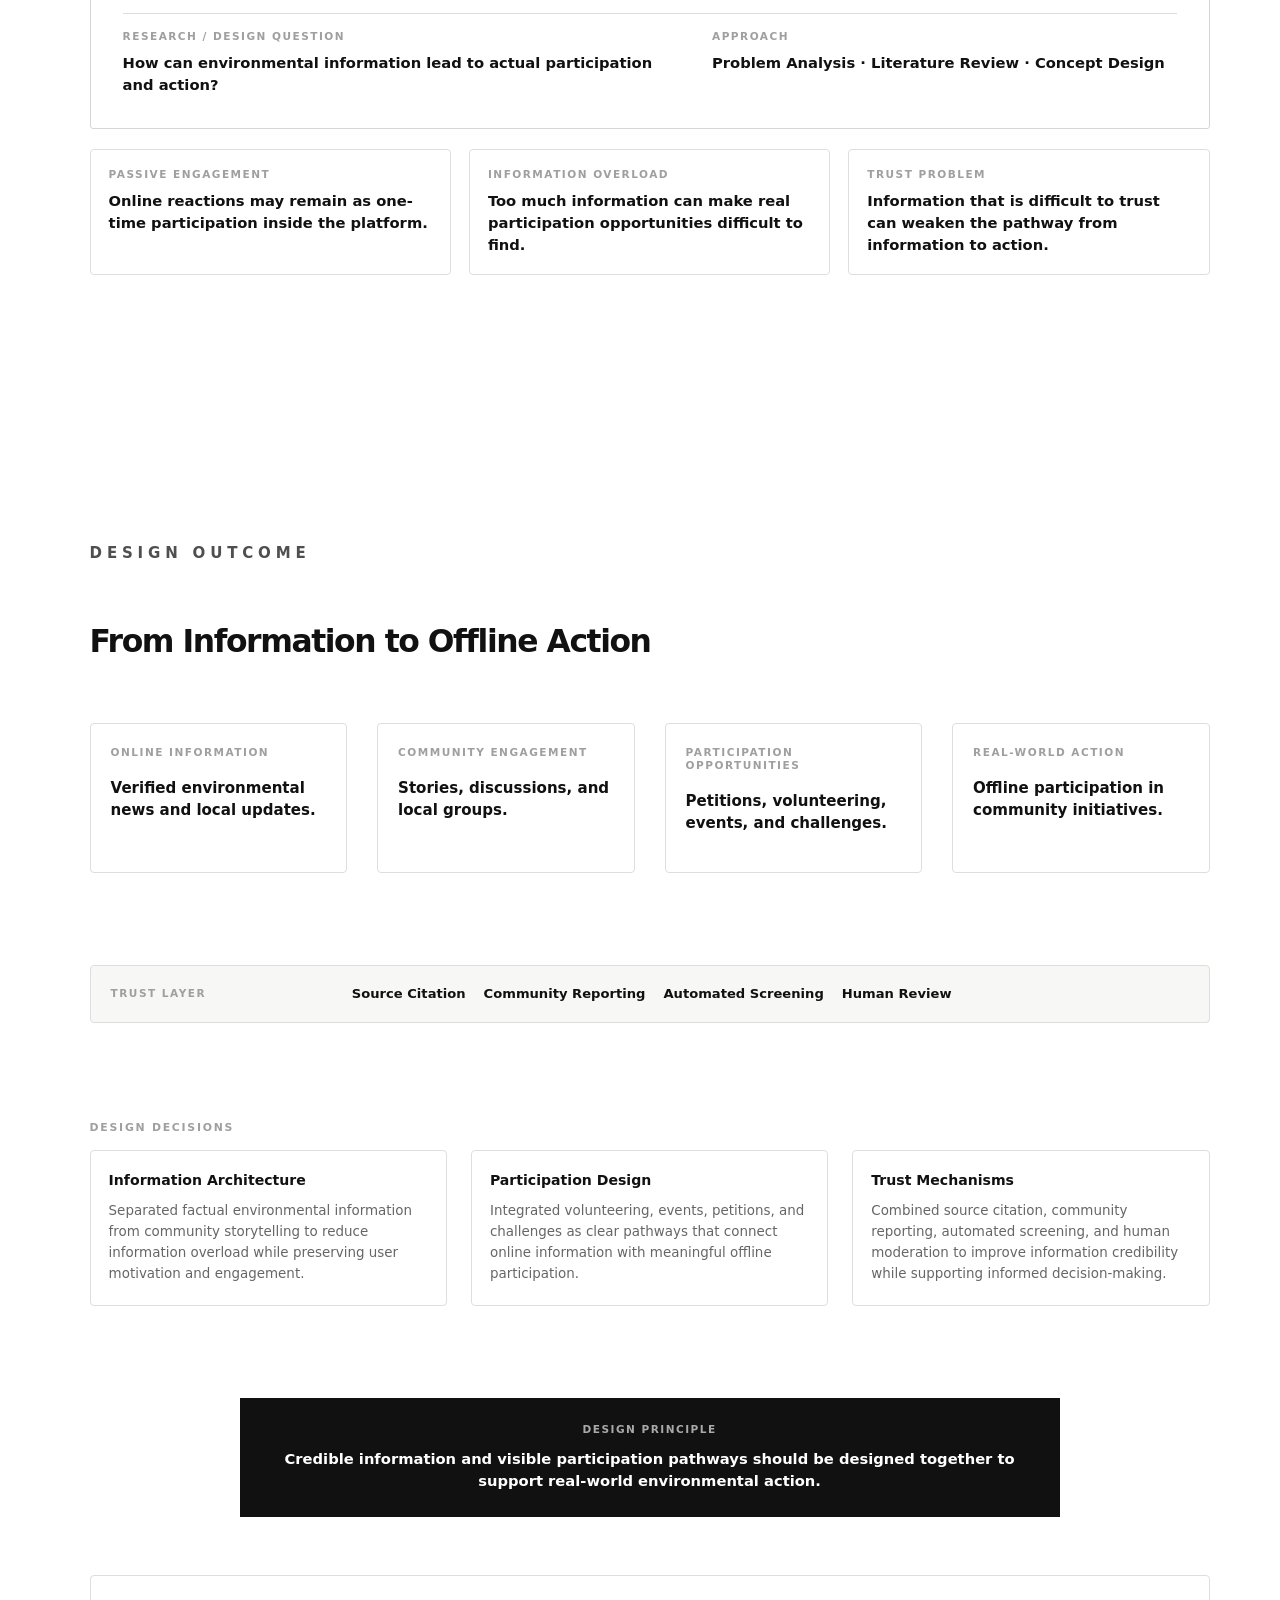
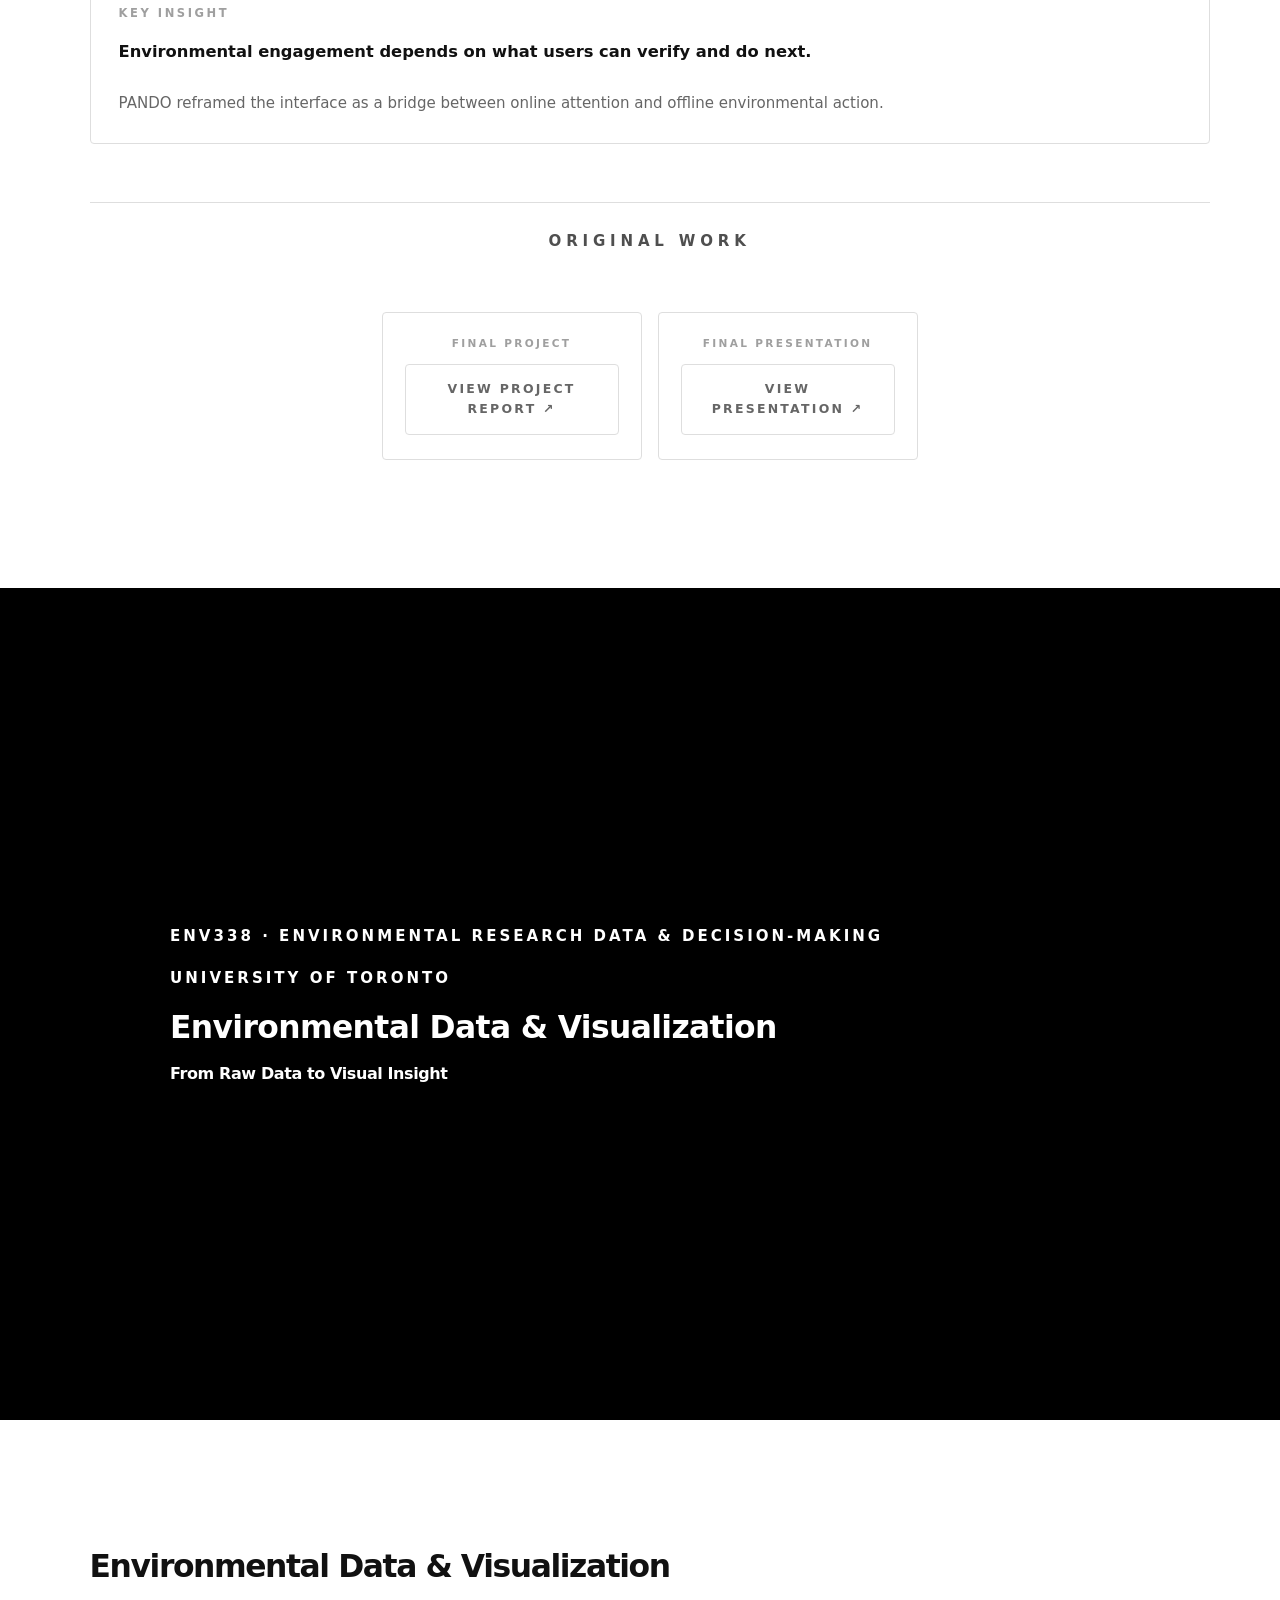
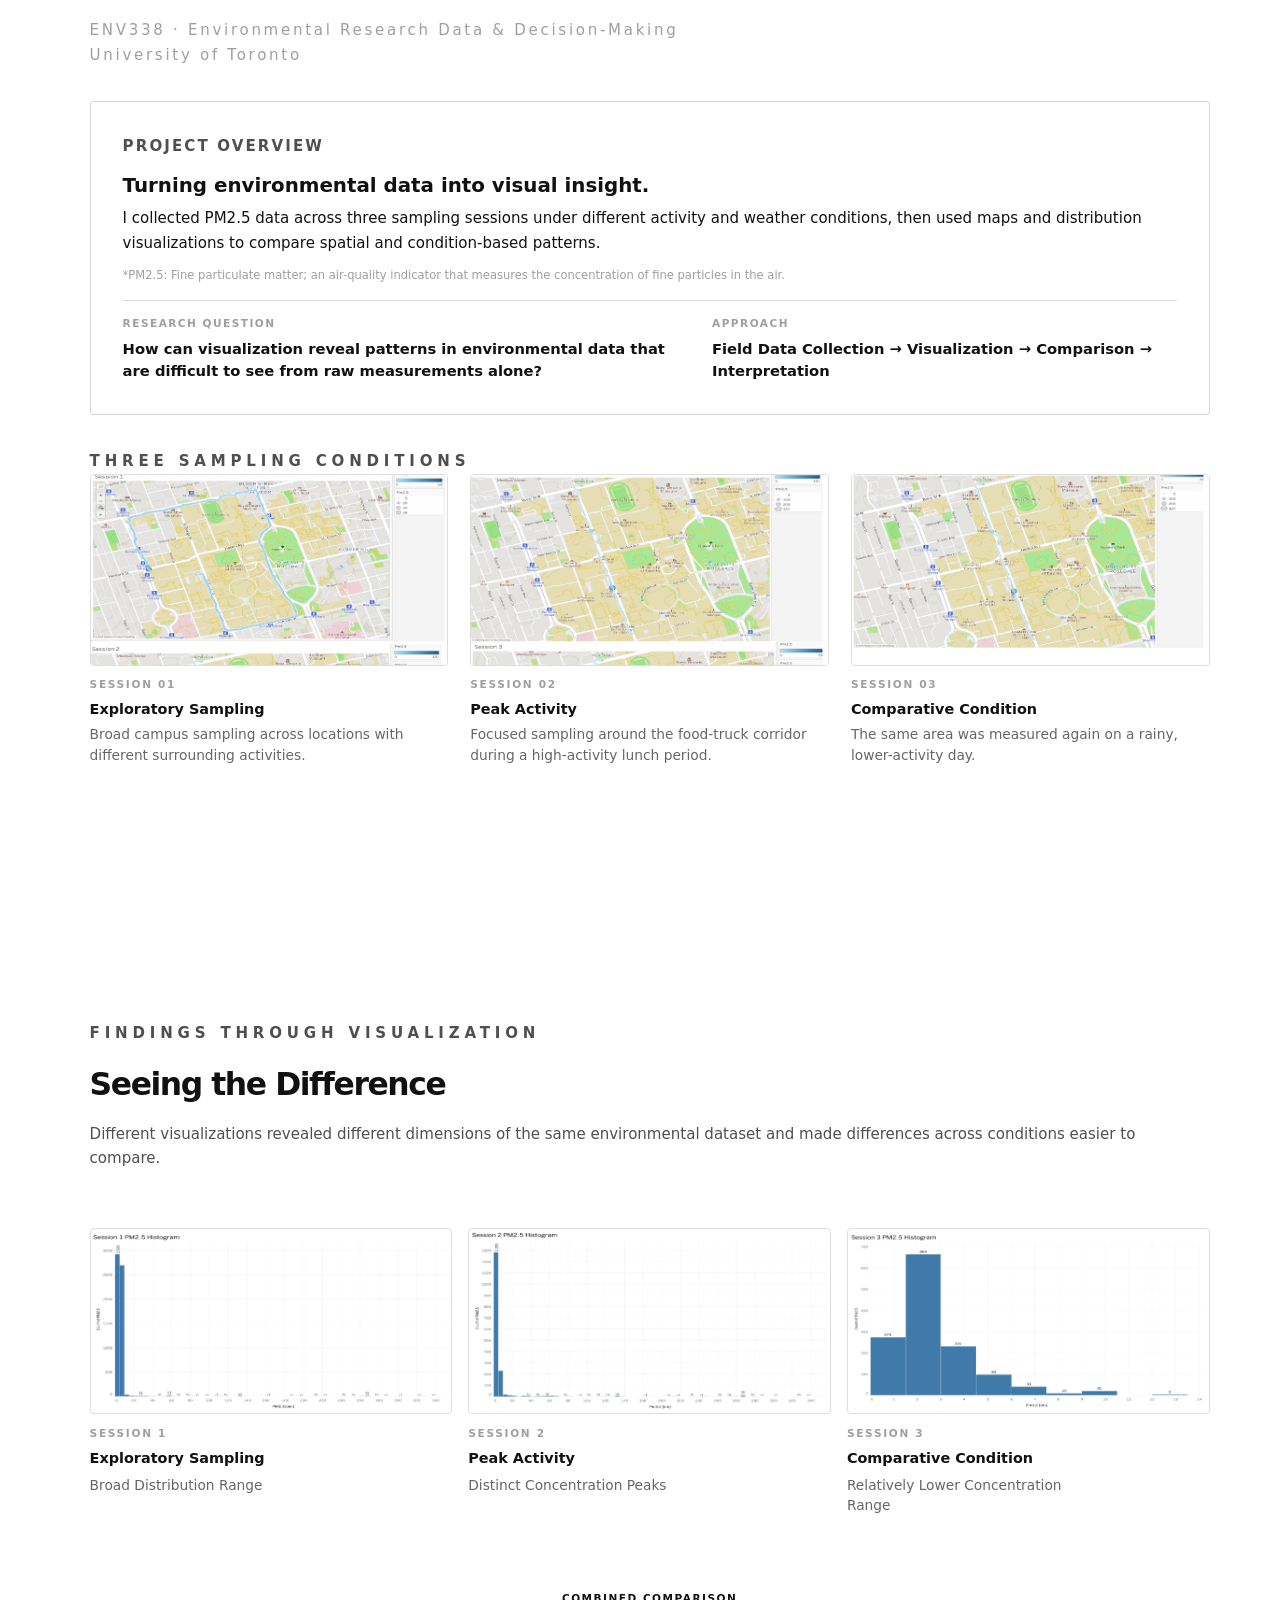
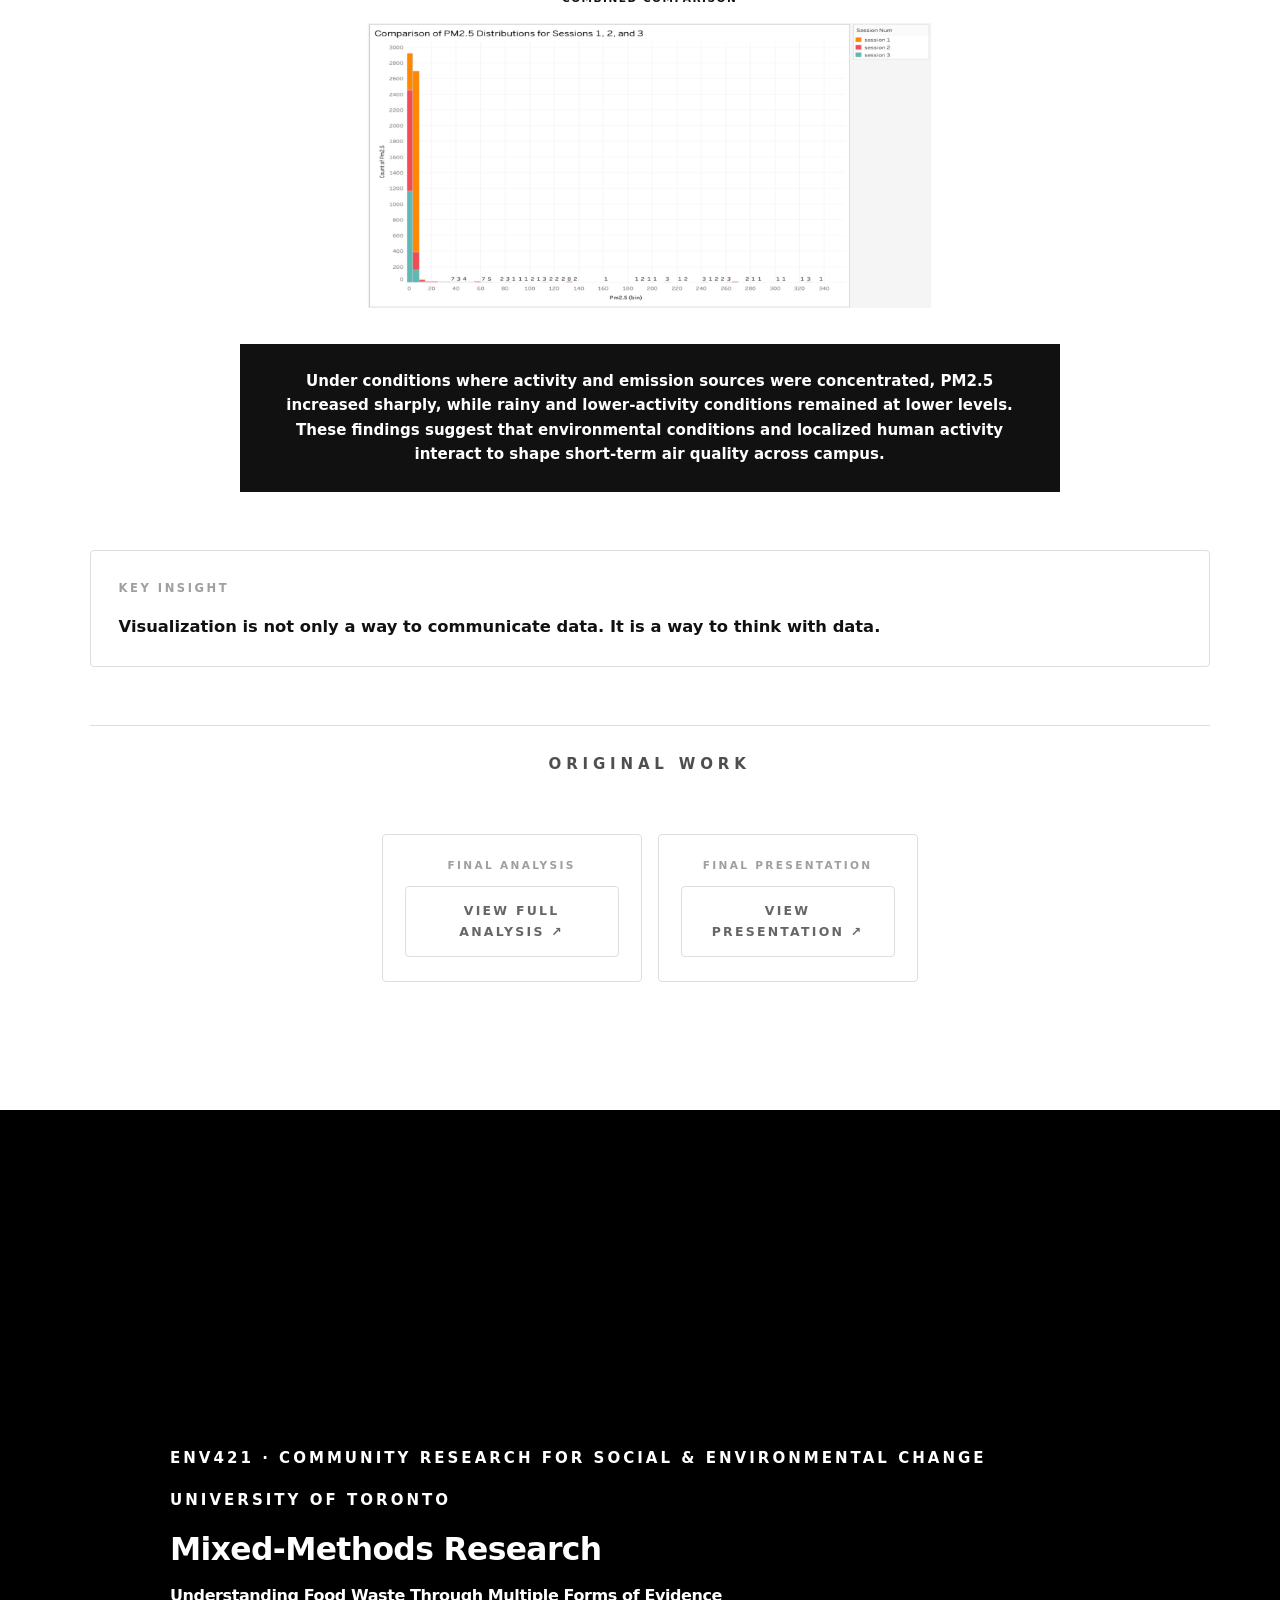
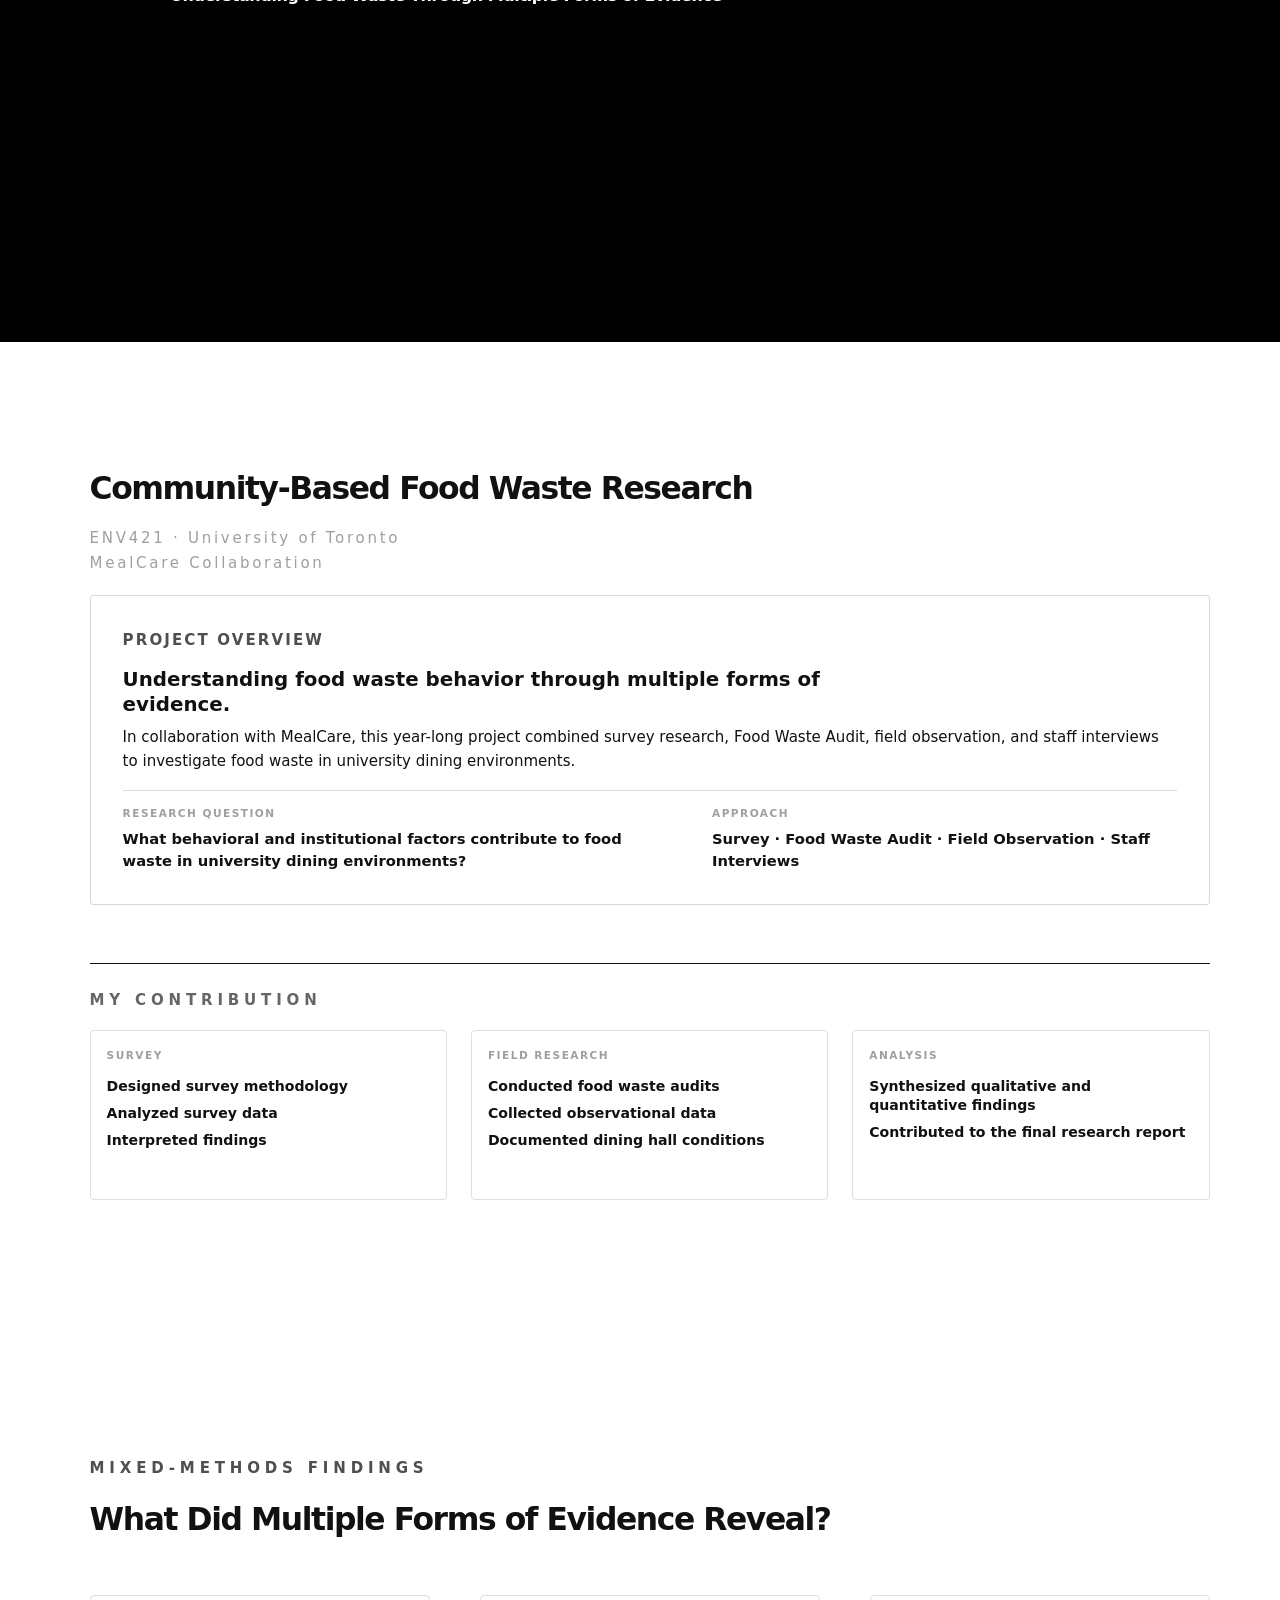
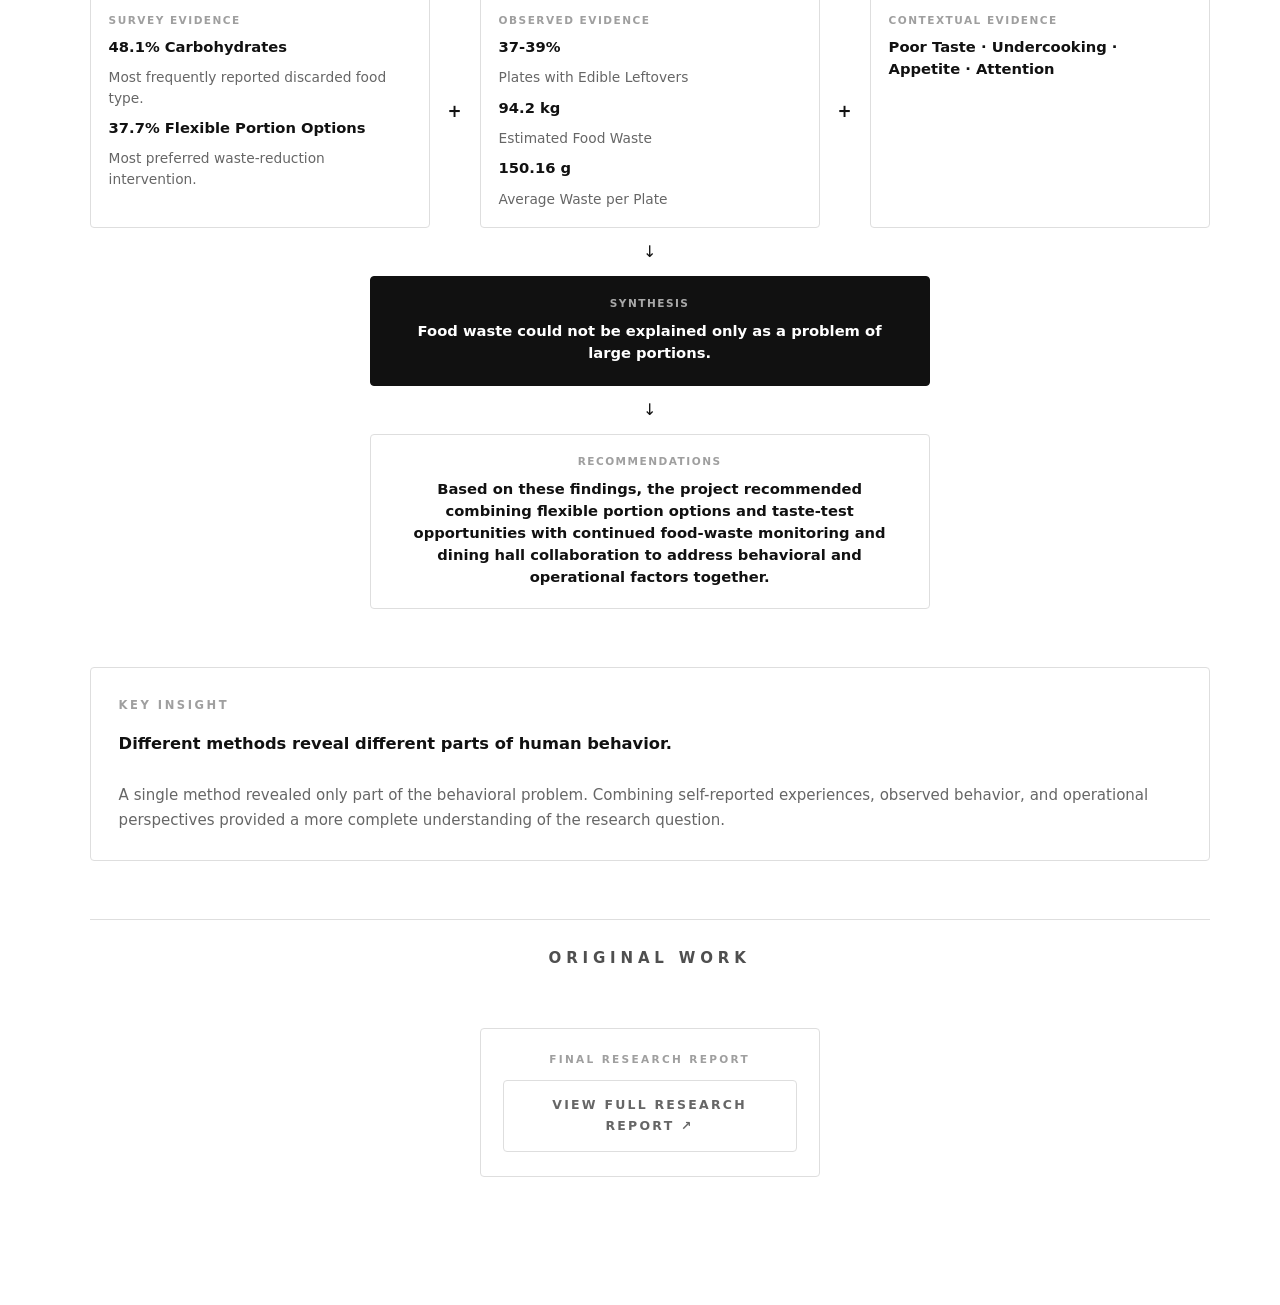
==== commit 274ad47f: "2312312321312312321313131" ====
--- a/index.html
+++ b/index.html
@@ -218,7 +218,7 @@
 
         <article class="case436-panel case436-white" id="case436-reflection">
           <div class="case436-content">
-            <p class="case436-label">Findings / Reflection</p>
+            <p class="case436-label">Key Findings</p>
             <h2>What Did Artificial Beings Reveal?</h2>
             <div class="result-logic result-logic-three" aria-label="Findings to key argument">
               <section><span>Belonging & Rejection</span><strong>Human-like emotion alone did not guarantee recognition as human.</strong></section>
@@ -404,9 +404,9 @@
             <div class="design-decisions">
               <span>Design Decisions</span>
               <ul>
-                <li><strong>Information Architecture</strong><span>Separated factual environmental information from community stories to reduce information overload and improve clarity.</span></li>
-                <li><strong>Participation Design</strong><span>Integrated volunteering, events, petitions, and challenges as direct pathways from information to action.</span></li>
-                <li><strong>Trust Mechanisms</strong><span>Combined source citation, community reporting, automated screening, and human moderation to improve credibility.</span></li>
+                <li><strong>Information Architecture</strong><span>Separated factual environmental information from community storytelling to reduce information overload while preserving user motivation and engagement.</span></li>
+                <li><strong>Participation Design</strong><span>Integrated volunteering, events, petitions, and challenges as clear pathways that connect online information with meaningful offline participation.</span></li>
+                <li><strong>Trust Mechanisms</strong><span>Combined source citation, community reporting, automated screening, and human moderation to improve information credibility while supporting informed decision-making.</span></li>
               </ul>
             </div>
             <div class="design-principle">
@@ -542,7 +542,7 @@
             <figure class="case338-figure compact-combined combined-evidence">
               <figcaption><strong>Combined Comparison</strong></figcaption>
               <img class="case338-wide-visual" src="assets/images/env338/combined-histogram.png" alt="Combined comparison histogram of PM2.5 distributions for sessions 1, 2, and 3">
-              <p class="combined-interpretation">Under conditions where activity and emission sources were concentrated, PM2.5 increased sharply, while rainy and lower-activity conditions remained at lower levels. This suggests that short-term campus PM2.5 can vary with the combination of human activity and environmental conditions.</p>
+              <p class="combined-interpretation">Under conditions where activity and emission sources were concentrated, PM2.5 increased sharply, while rainy and lower-activity conditions remained at lower levels. These findings suggest that environmental conditions and localized human activity interact to shape short-term air quality across campus.</p>
             </figure>
             <div class="case436-insight">
               <span data-i18n="env338KeyInsightLabel">Key Insight</span>
@@ -687,26 +687,24 @@
                 <section class="primary-role">
                   <span>Survey</span>
                   <ul>
-                    <li>Methodology Design</li>
-                    <li>Data Analysis</li>
-                    <li>Findings</li>
+                    <li>Designed survey methodology</li>
+                    <li>Analyzed survey data</li>
+                    <li>Interpreted findings</li>
                   </ul>
                 </section>
                 <section>
                   <span>Field Research</span>
                   <ul>
-                    <li>Food Waste Audit</li>
-                    <li>Canada Room</li>
-                    <li>Observation</li>
-                    <li>Data Collection</li>
+                    <li>Conducted food waste audits</li>
+                    <li>Collected observational data</li>
+                    <li>Documented dining hall conditions</li>
                   </ul>
                 </section>
                 <section>
                   <span>Analysis</span>
                   <ul>
-                    <li>Research Interpretation</li>
-                    <li>Research Output</li>
-                    <li>Final Report Contribution</li>
+                    <li>Synthesized qualitative and quantitative findings</li>
+                    <li>Contributed to the final research report</li>
                   </ul>
                 </section>
               </div>
--- a/styles.css
+++ b/styles.css
@@ -6694,6 +6694,9 @@
 
 .combined-evidence {
   width: min(96%, 1080px) !important;
+  display: grid;
+  justify-items: center;
+  margin-inline: auto !important;
 }
 
 .combined-evidence .combined-interpretation {
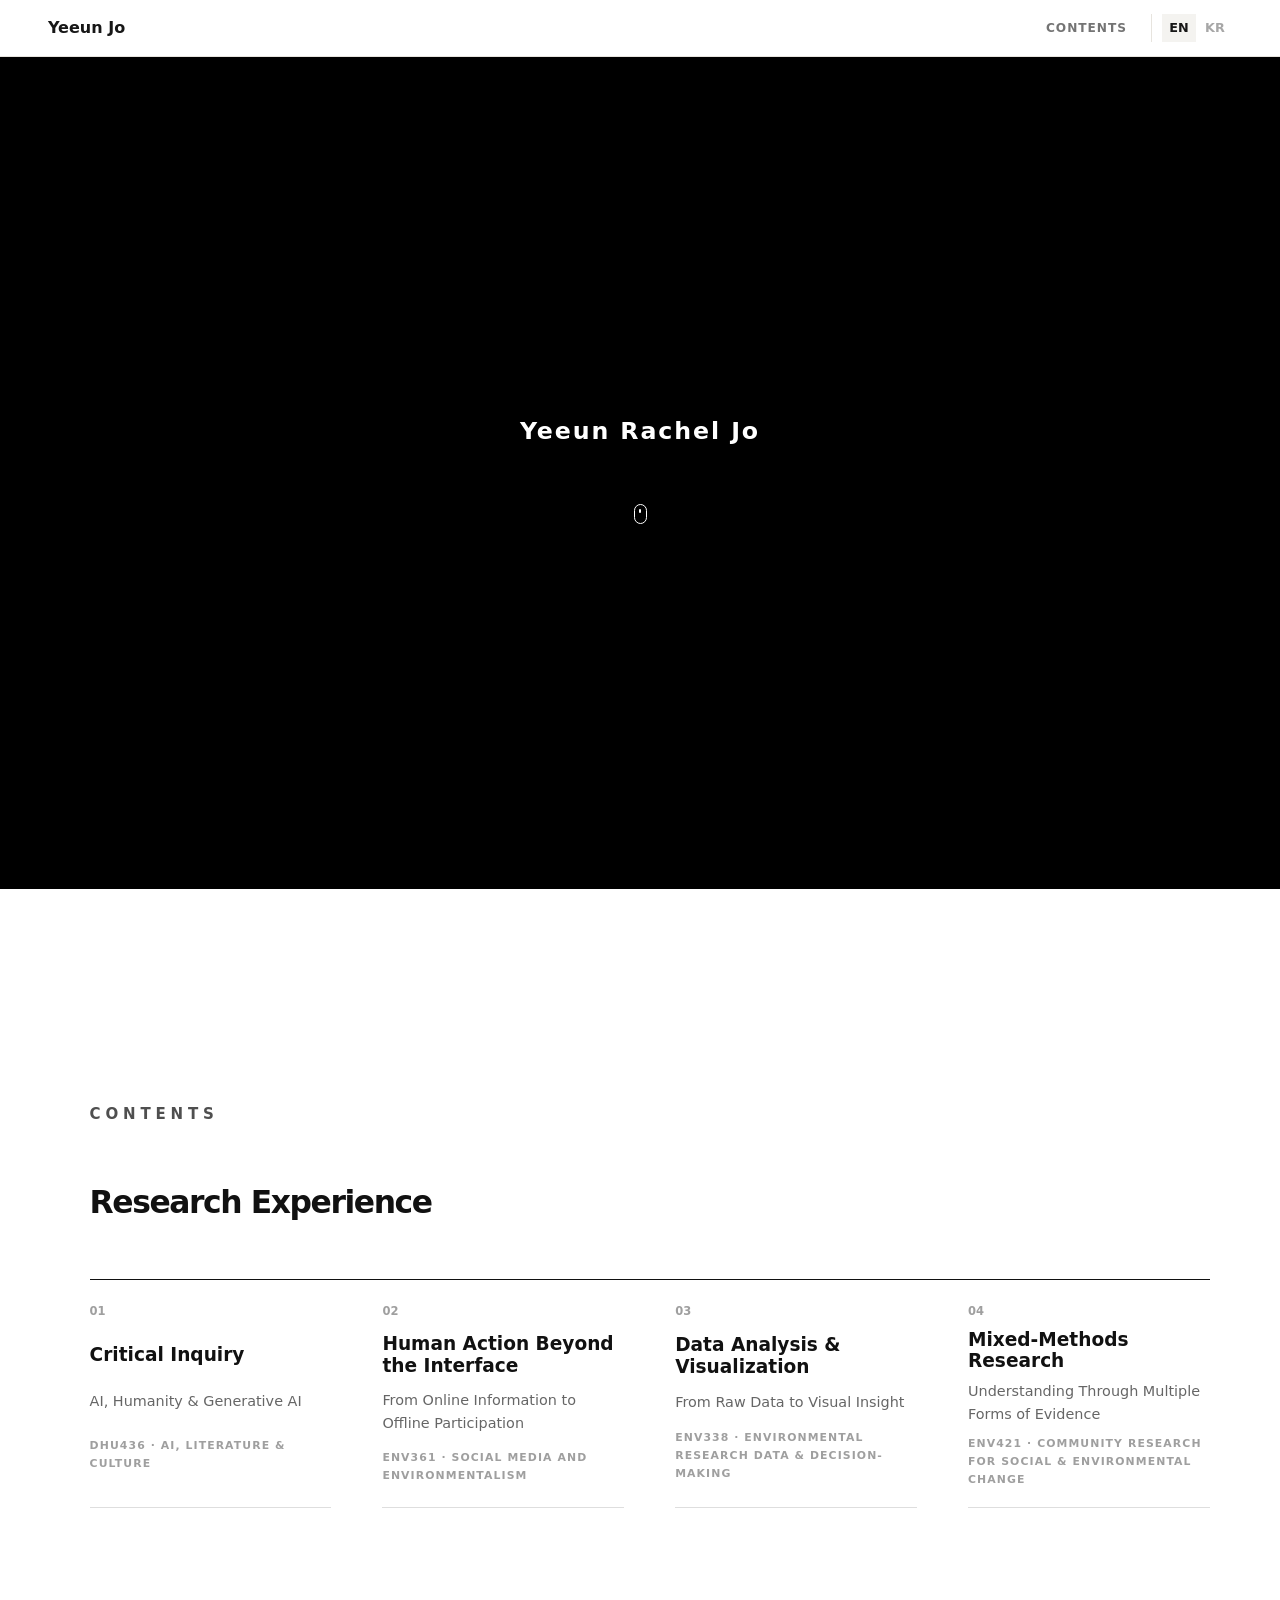
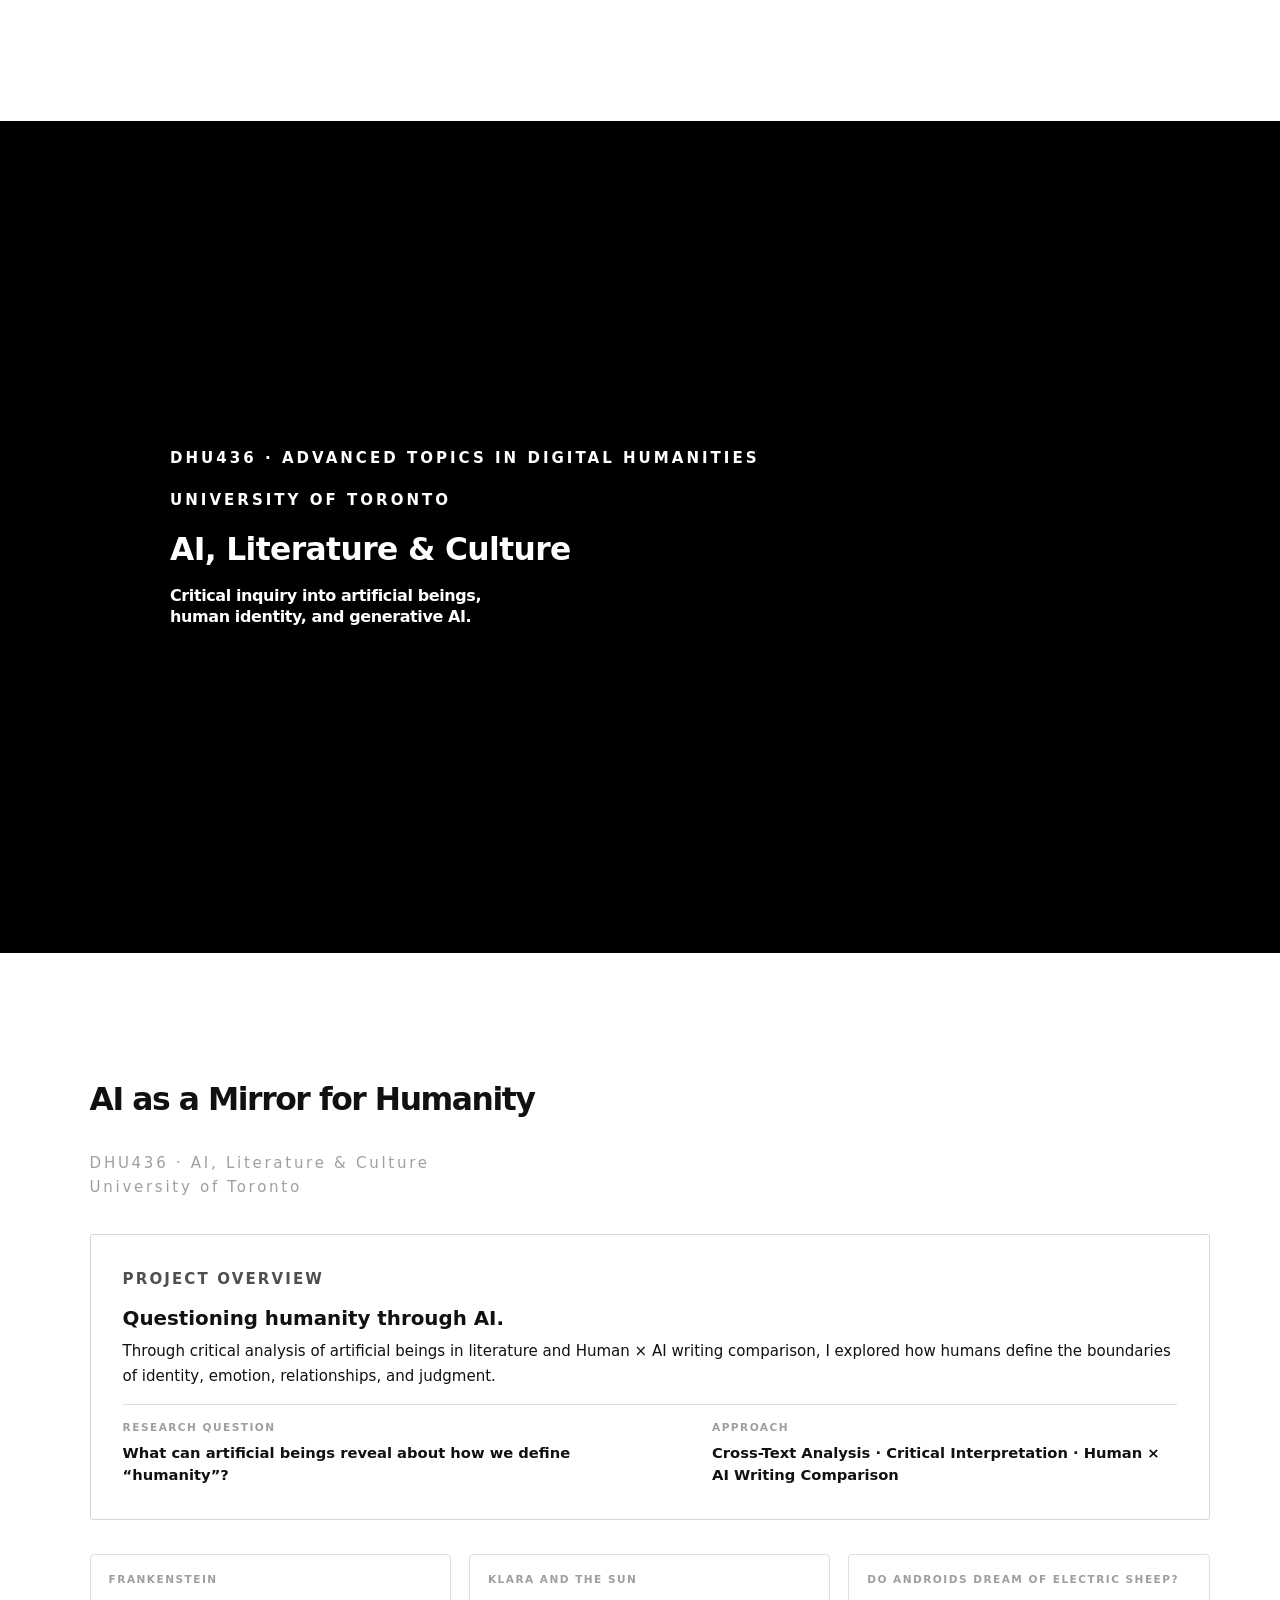
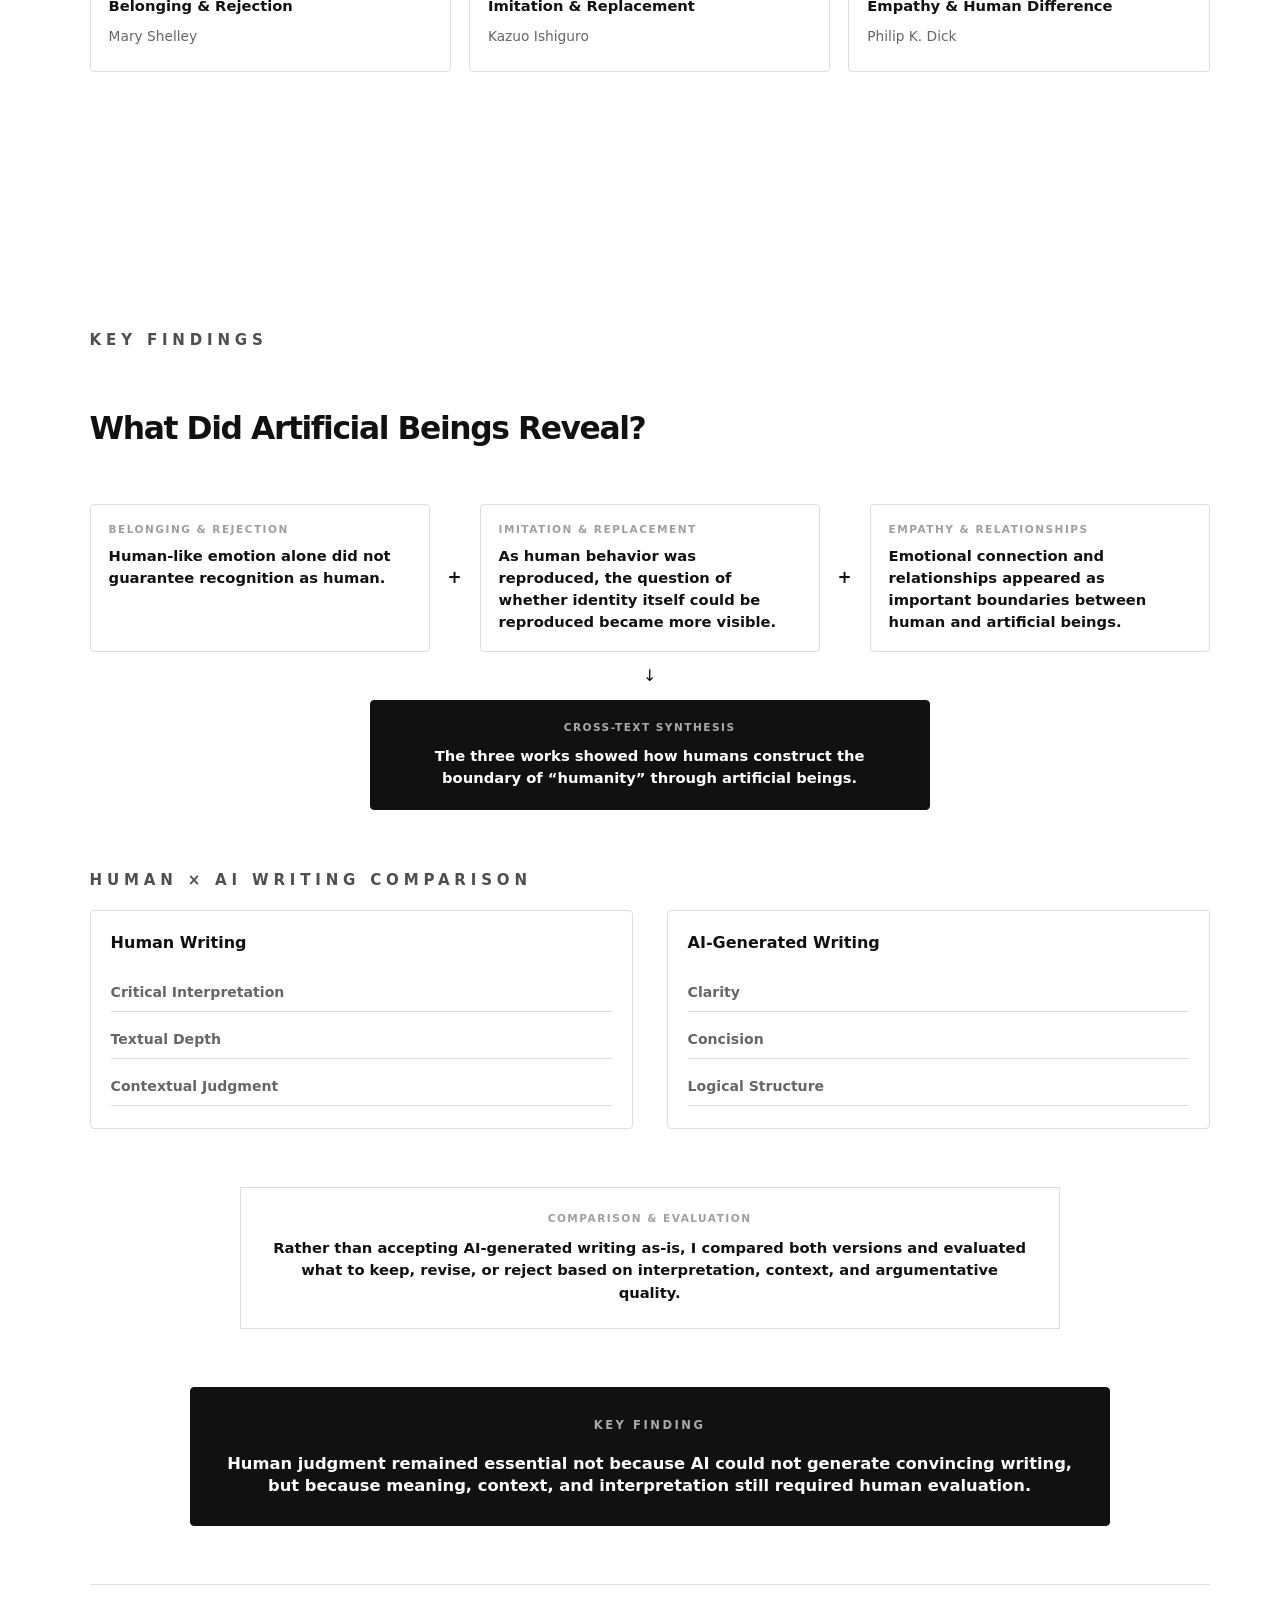
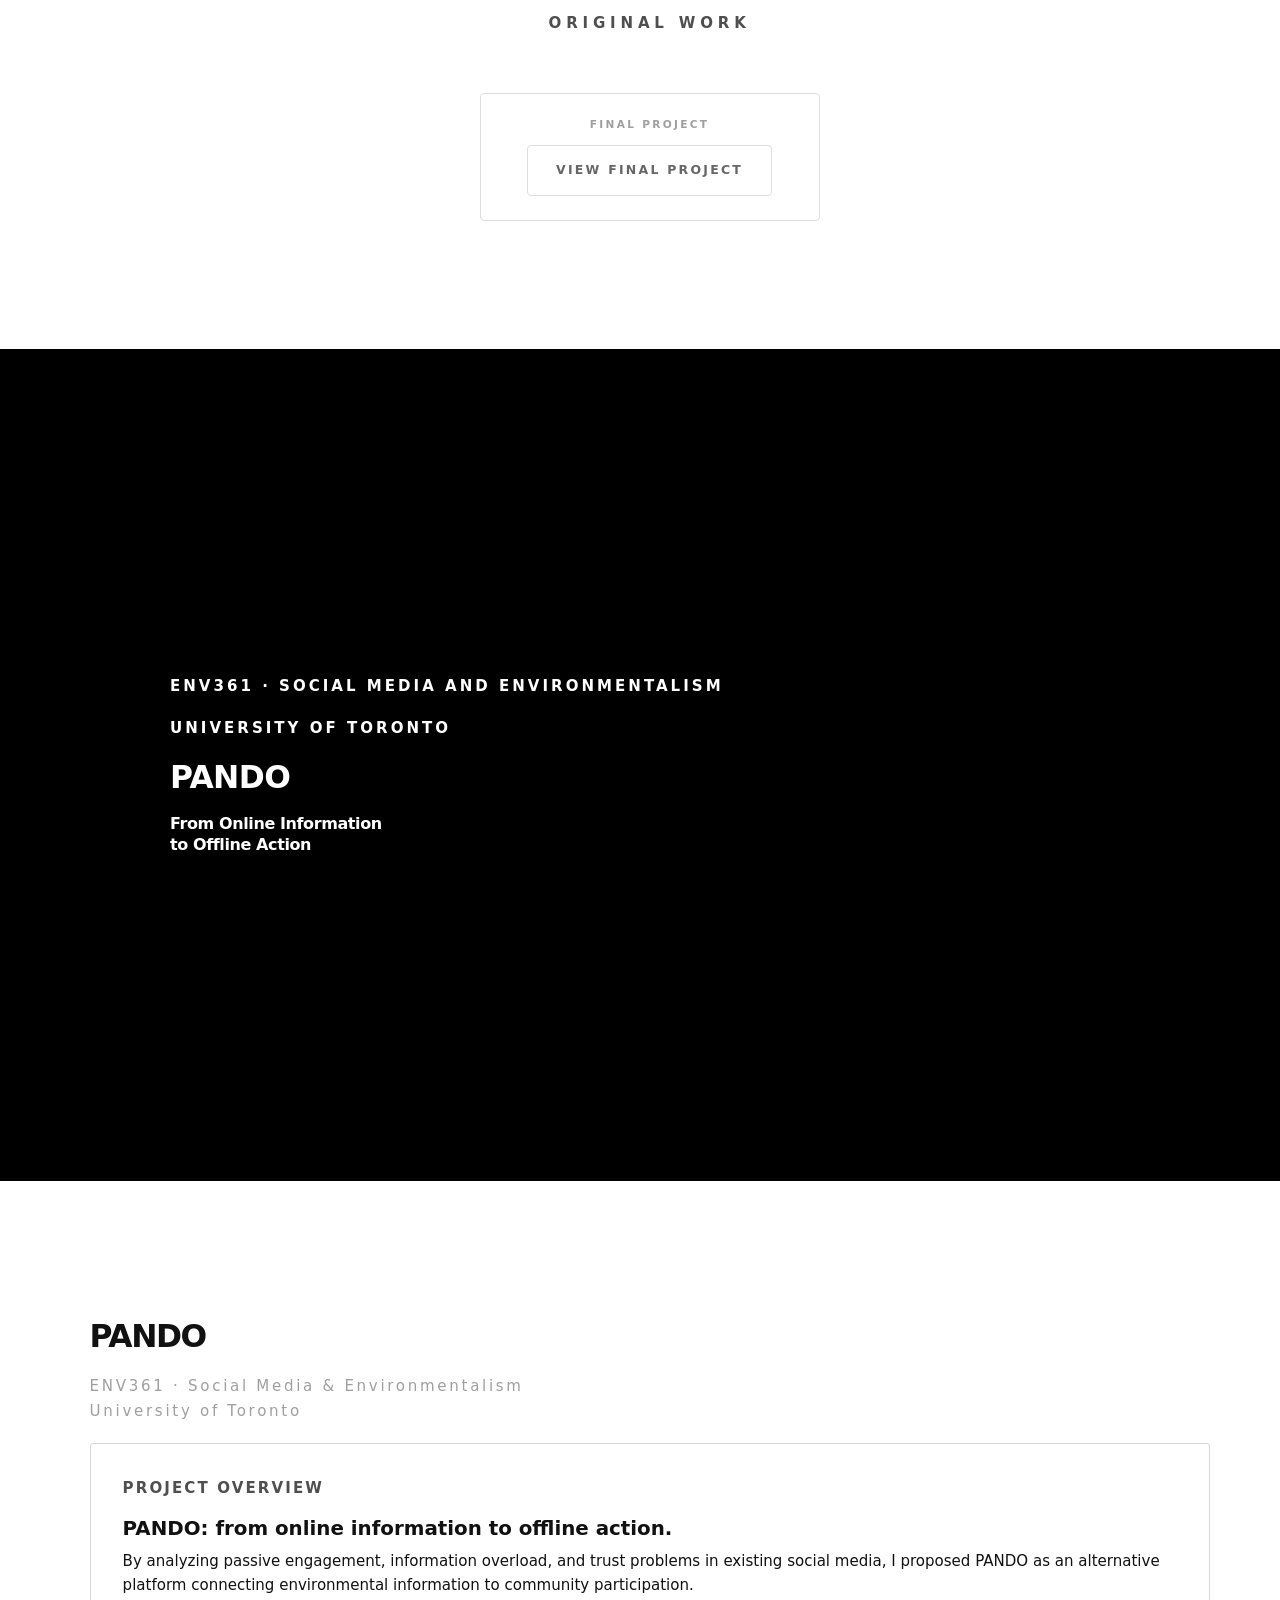
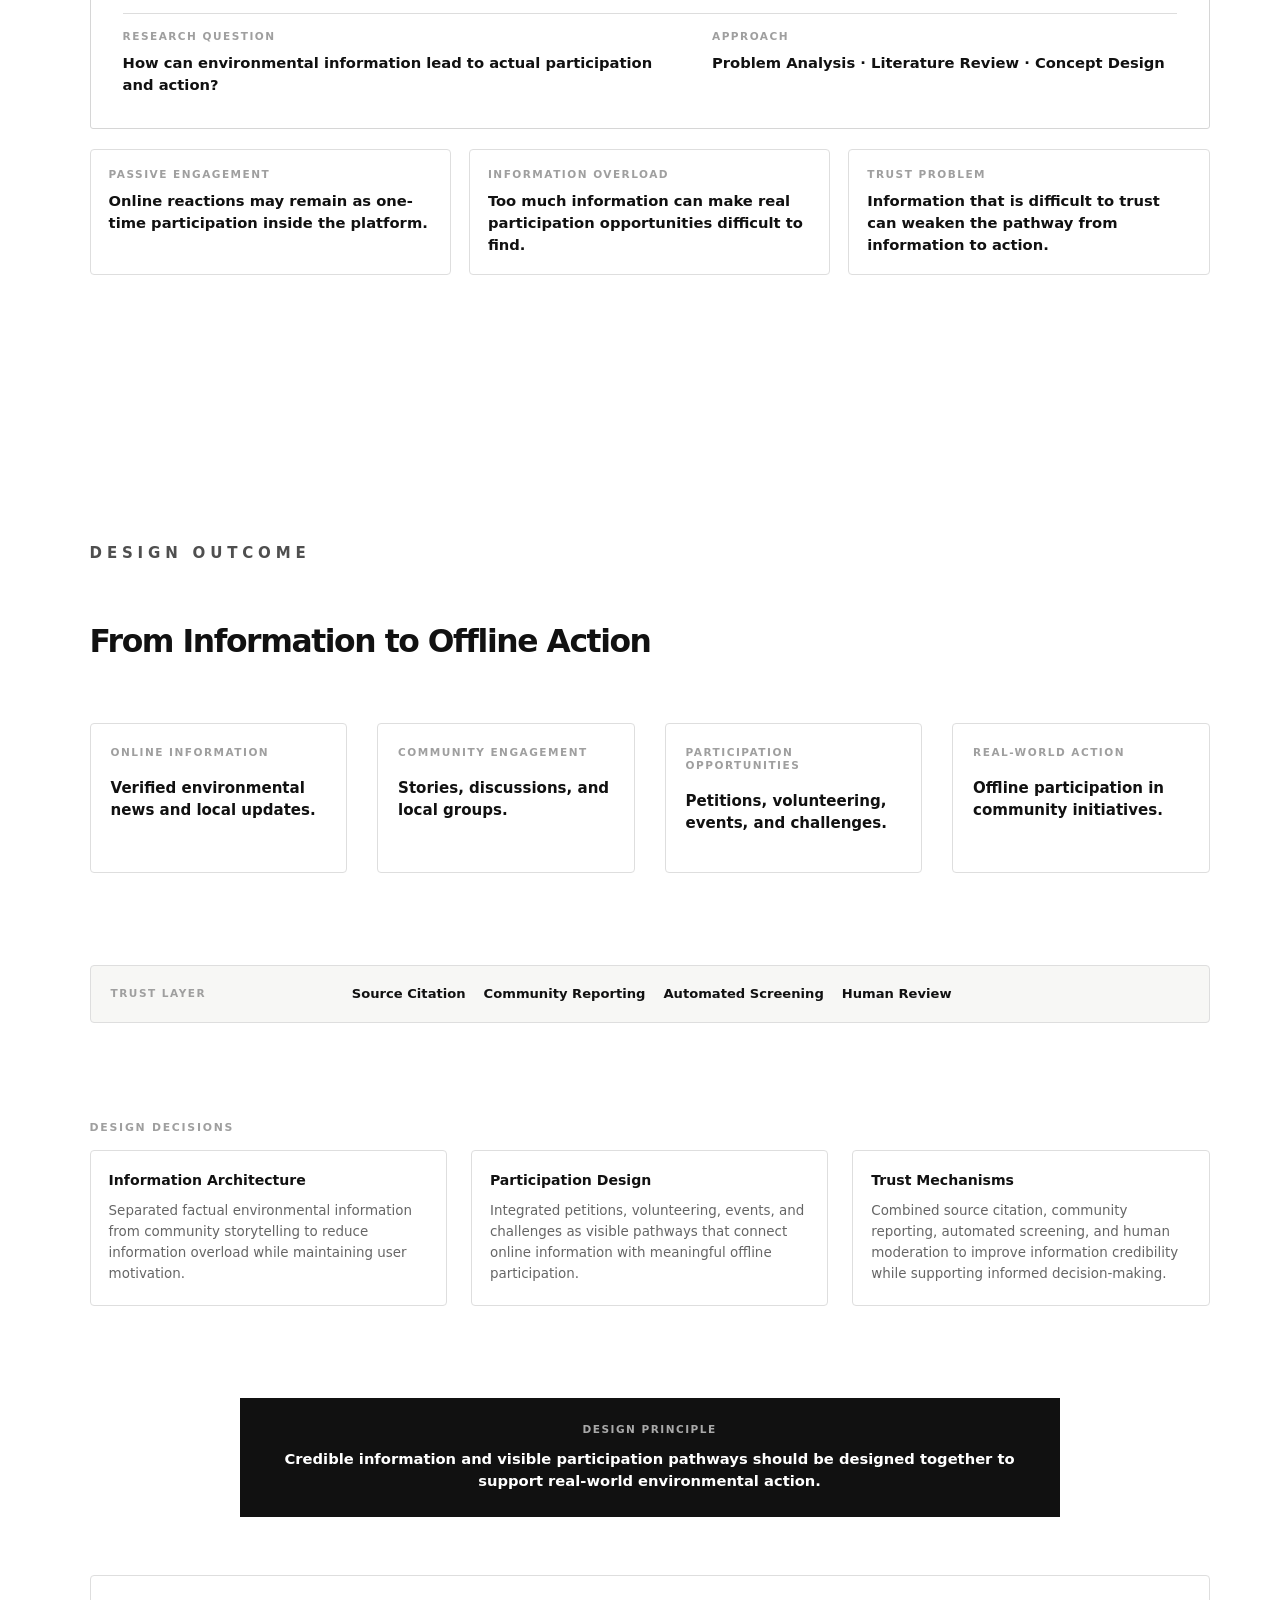
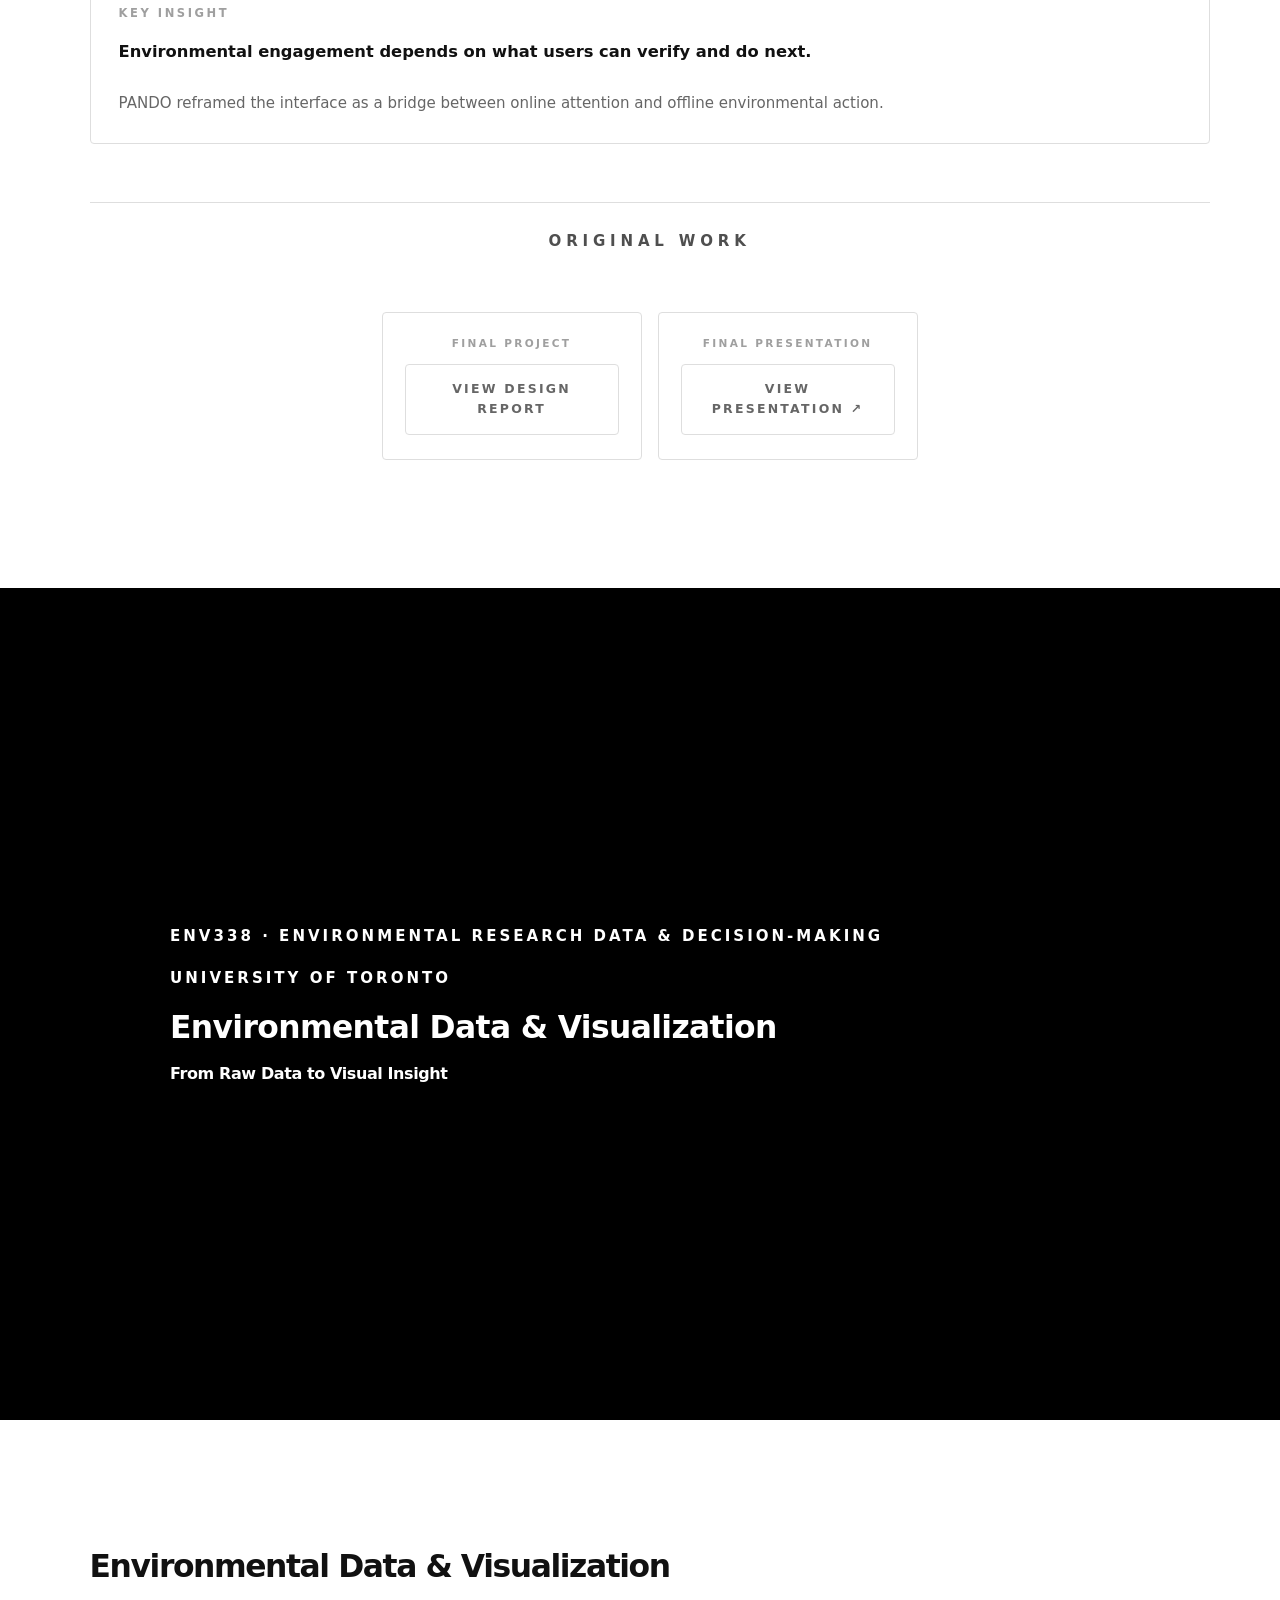
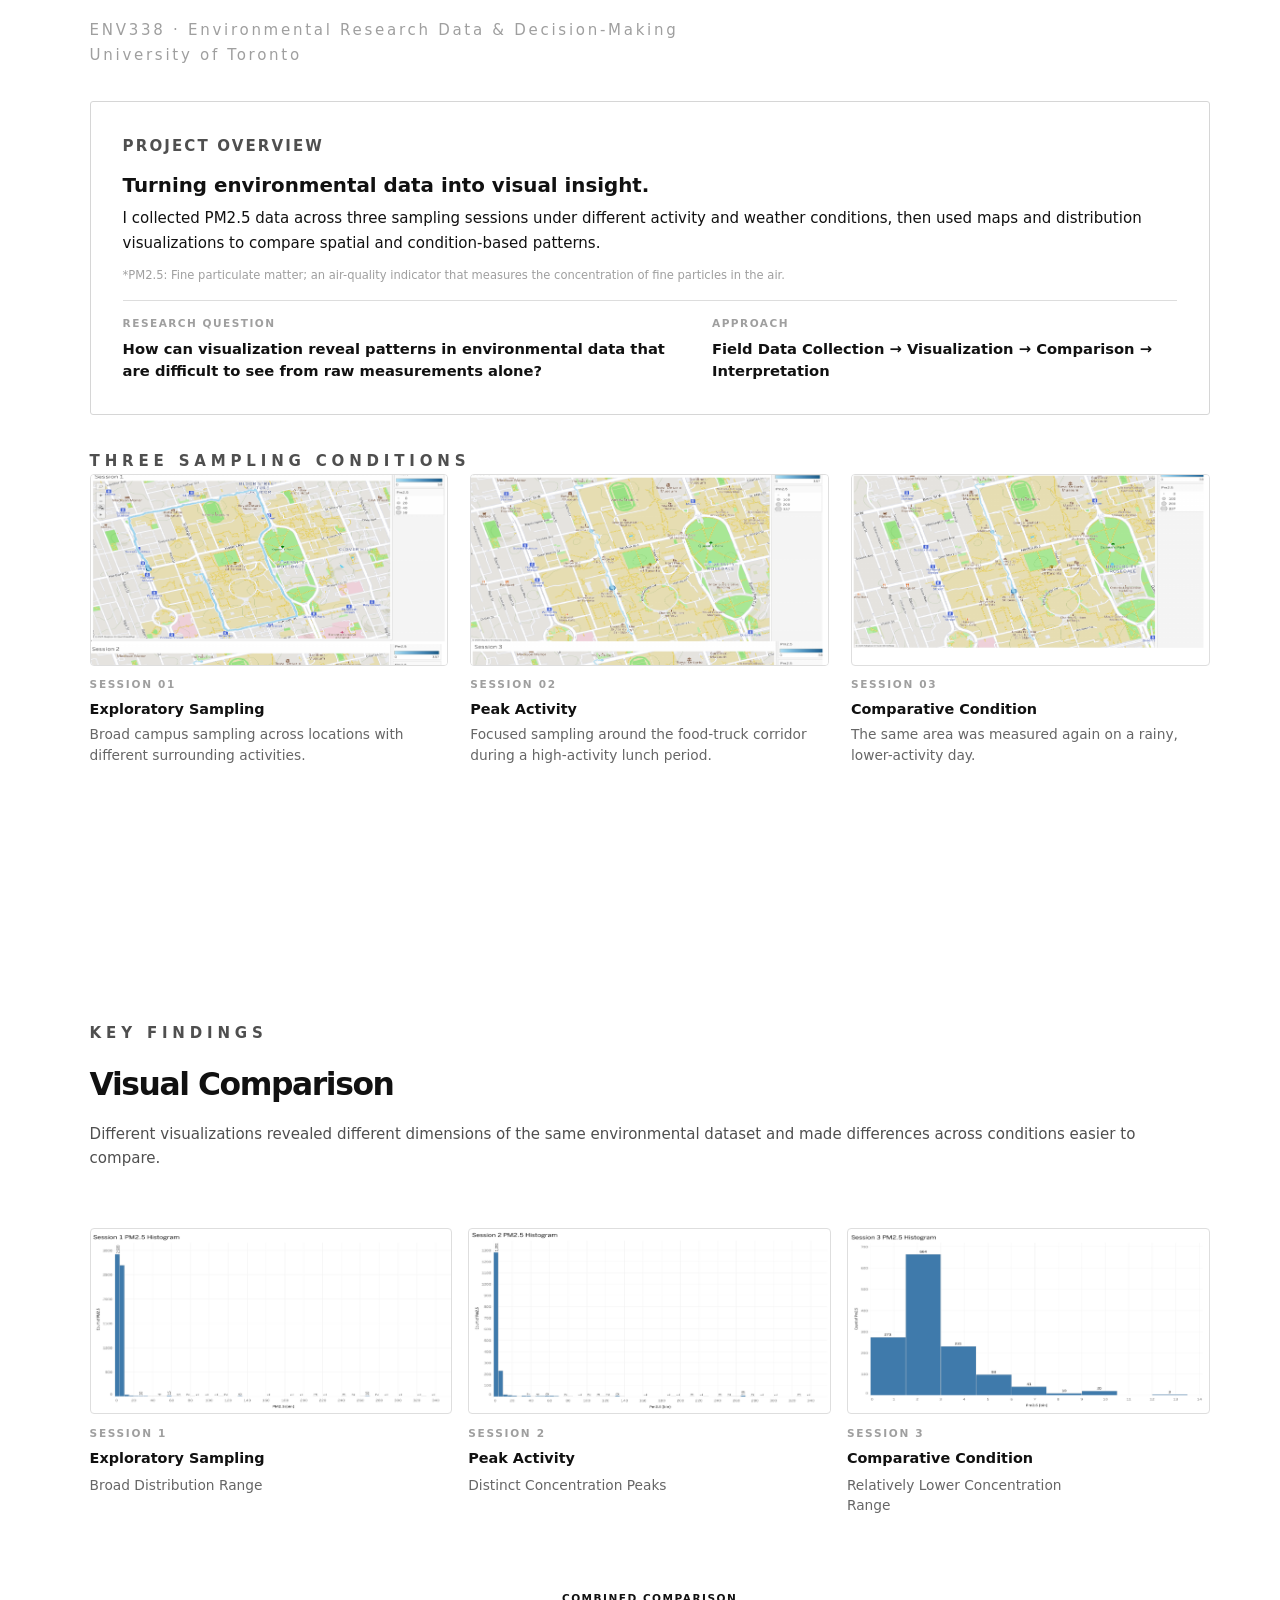
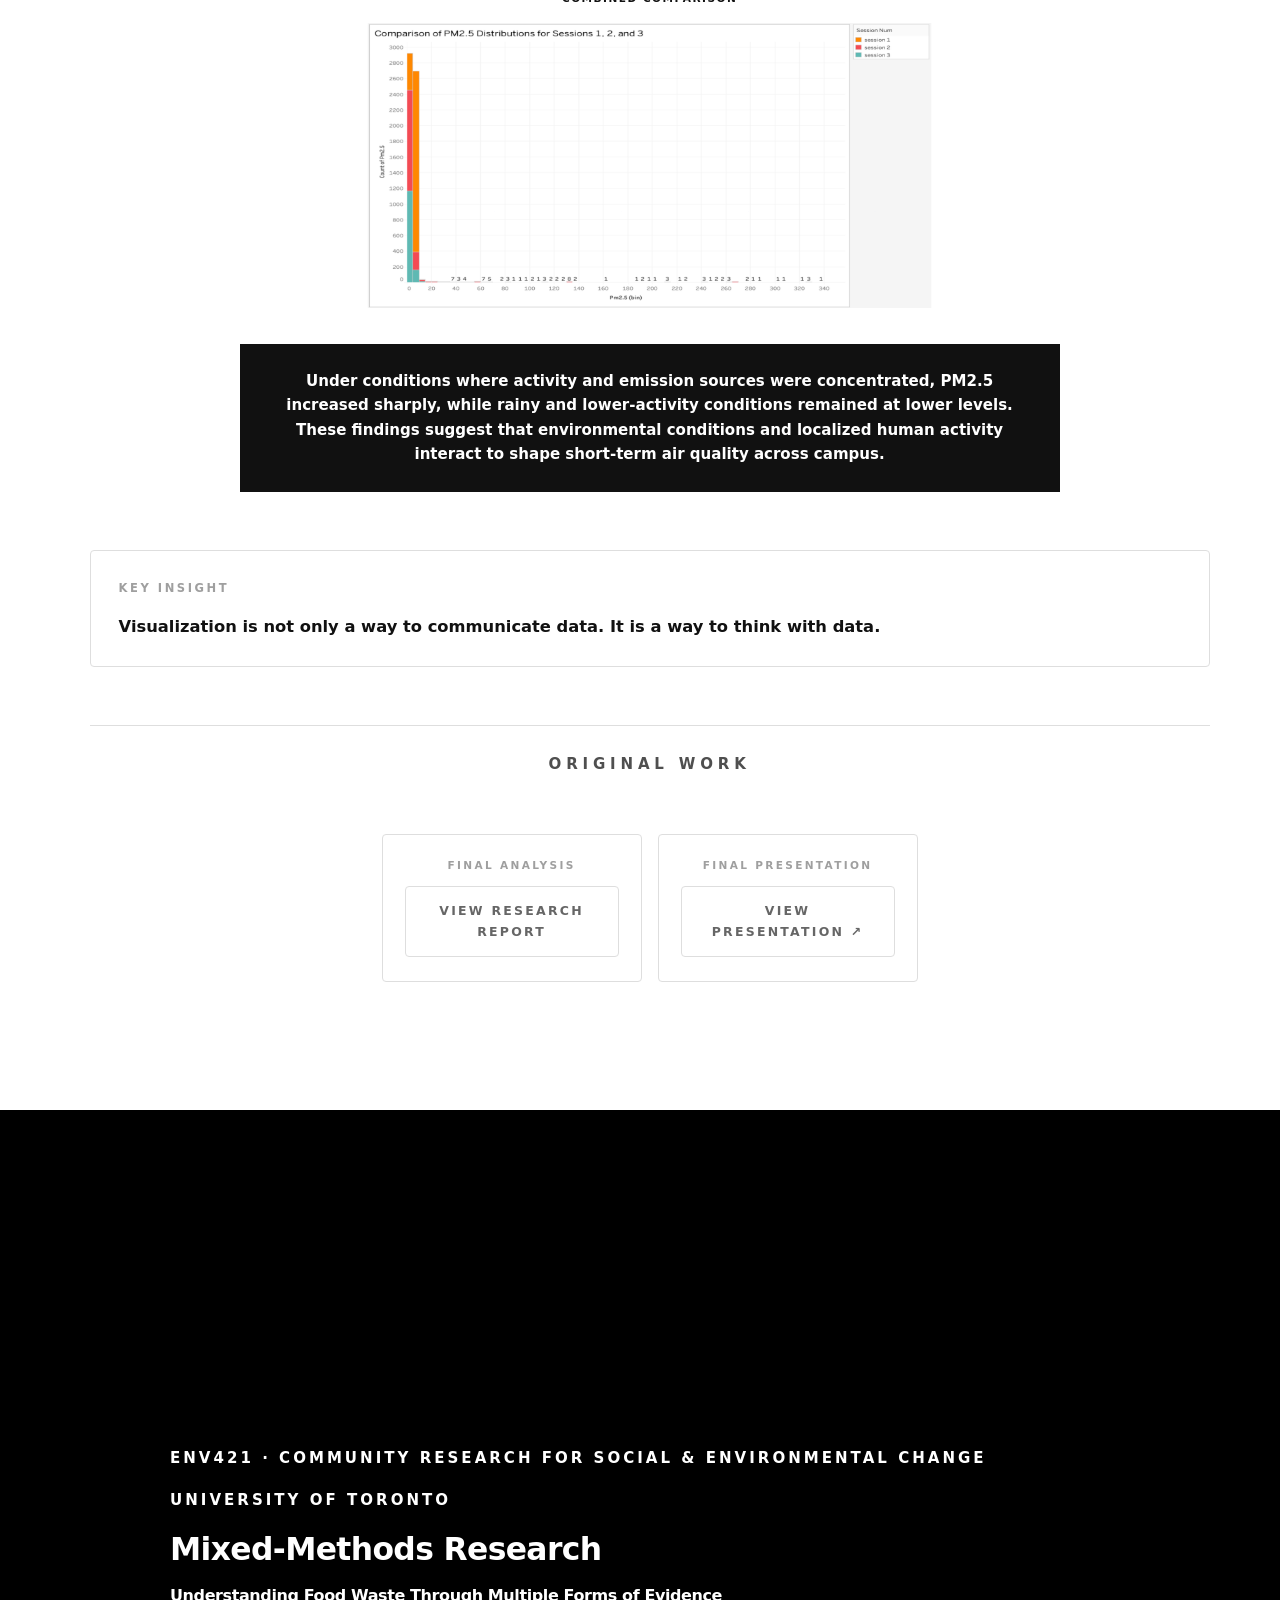
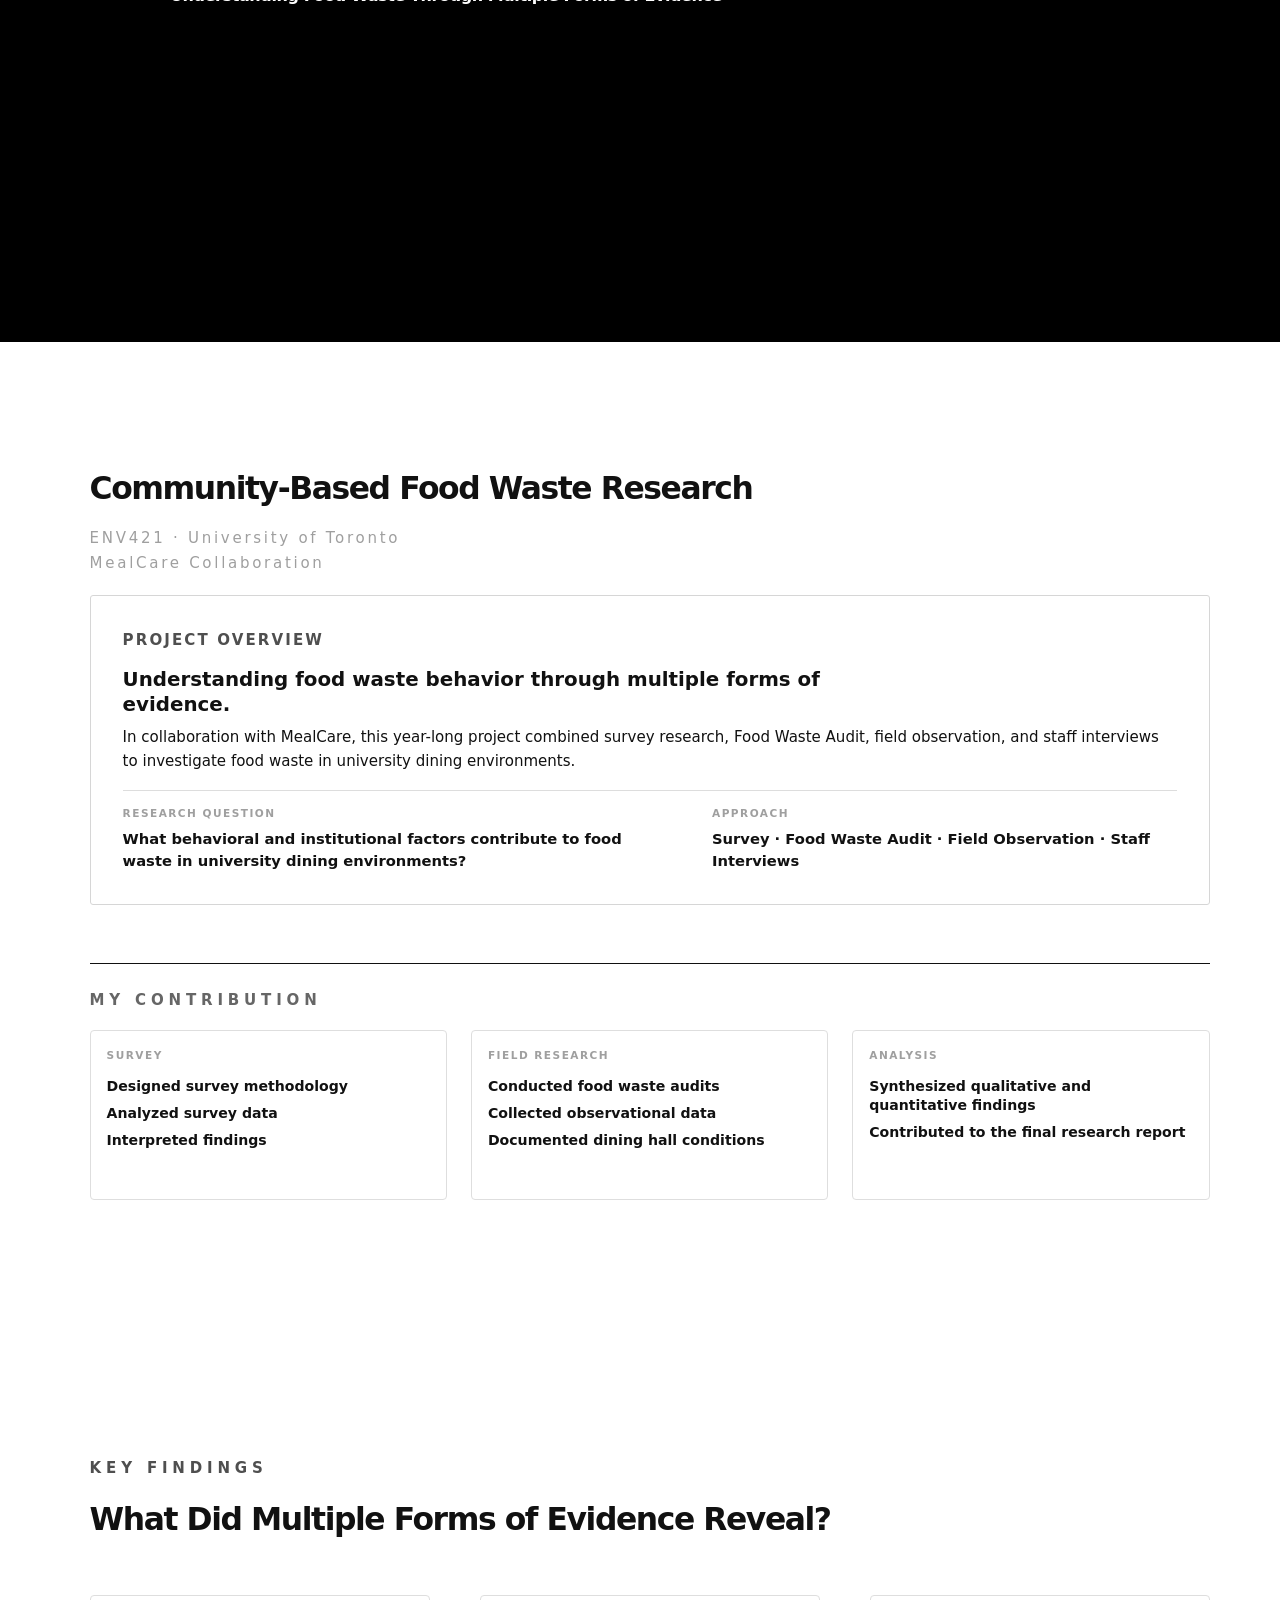
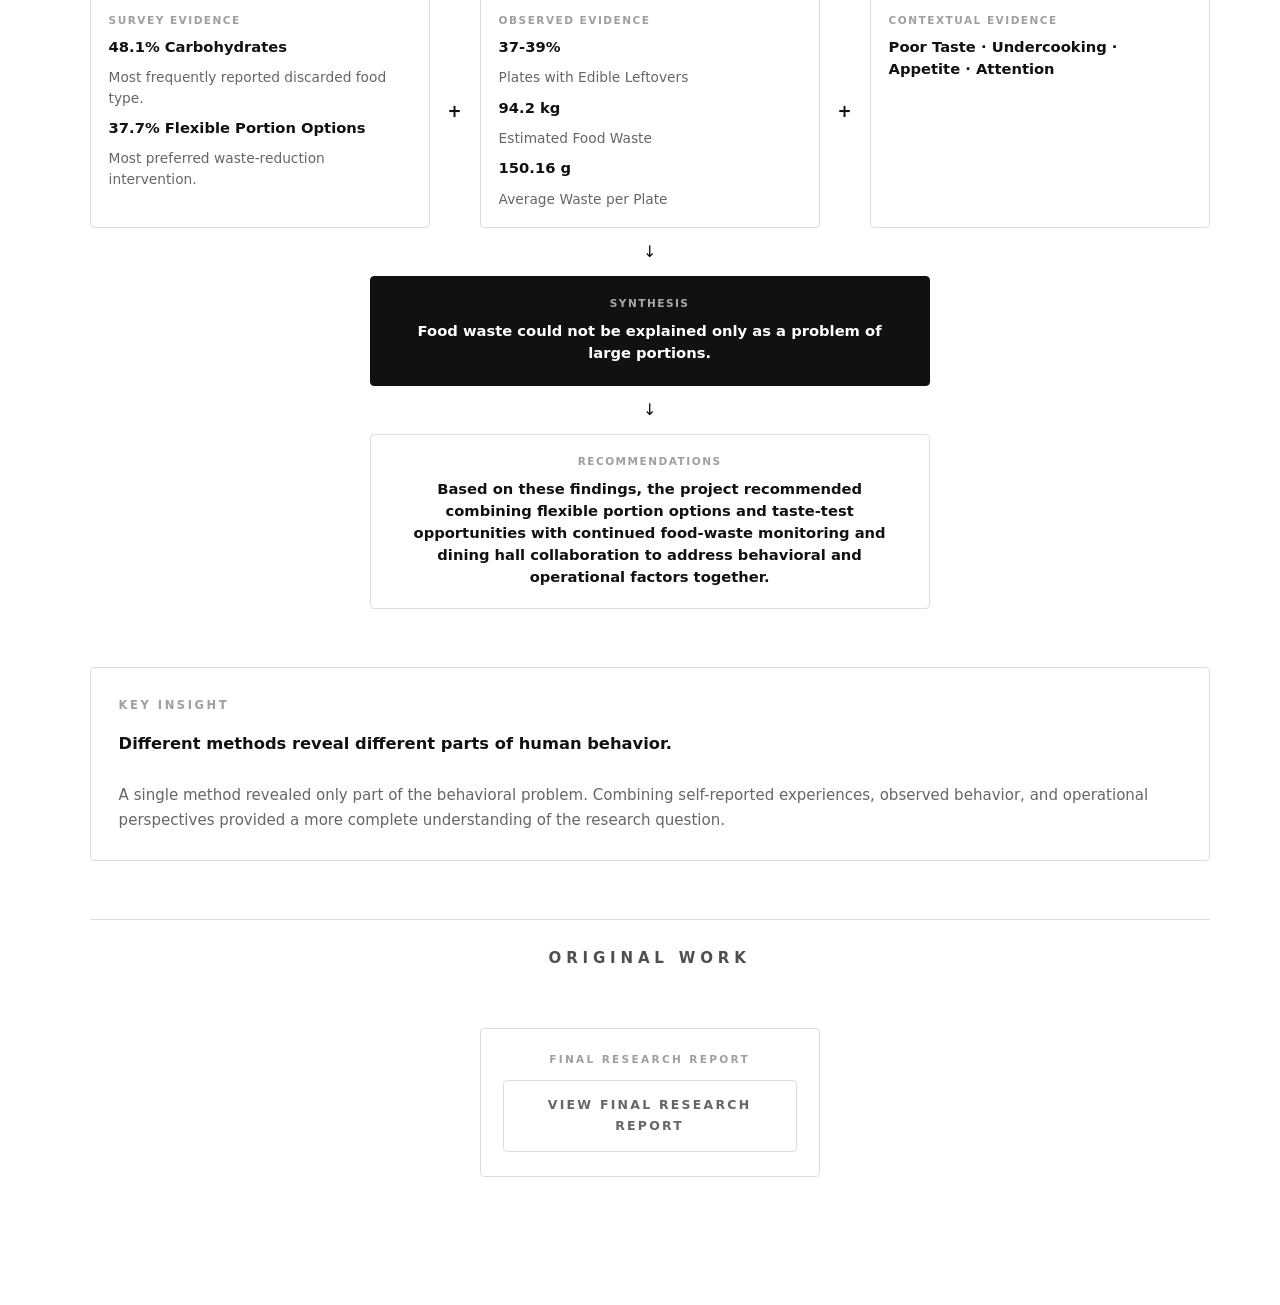
==== commit 2270dc7d: "424973284792374832794732" ====
--- a/index.html
+++ b/index.html
@@ -254,7 +254,7 @@
               </div>
               <div class="comparison-reflection comparison-synthesis">
                 <span>Comparison & Evaluation</span>
-                <p>Instead of accepting AI-generated writing as-is, I evaluated both versions based on context, interpretation, and argumentative quality, deciding what to keep, revise, or reject.</p>
+                <p>Rather than accepting AI-generated writing as-is, I compared both versions and evaluated what to keep, revise, or reject based on interpretation, context, and argumentative quality.</p>
               </div>
             </div>
             <div class="case436-insight writing-key-finding">
@@ -265,7 +265,7 @@
             <div class="case436-output-links">
               <section>
                 <span data-i18n="dhuOriginalProject">Final Project</span>
-                <a class="case436-button" href="assets/documents/dhu436-final.pdf" target="_blank" rel="noopener noreferrer" data-i18n="dhuOriginalCta">View Full Project ↗</a>
+                <a class="case436-button" href="assets/documents/dhu436-final.pdf" target="_blank" rel="noopener noreferrer" data-i18n="dhuOriginalCta">View Final Project</a>
               </section>
             </div>
           </div>
@@ -291,7 +291,7 @@
                 <div class="overview-divider"></div>
                 <div class="overview-details">
                   <section>
-                    <span>Research / Design Question</span>
+                    <span>Research Question</span>
                     <strong>How can environmental information lead to actual participation and action?</strong>
                   </section>
                   <section>
@@ -404,8 +404,8 @@
             <div class="design-decisions">
               <span>Design Decisions</span>
               <ul>
-                <li><strong>Information Architecture</strong><span>Separated factual environmental information from community storytelling to reduce information overload while preserving user motivation and engagement.</span></li>
-                <li><strong>Participation Design</strong><span>Integrated volunteering, events, petitions, and challenges as clear pathways that connect online information with meaningful offline participation.</span></li>
+                <li><strong>Information Architecture</strong><span>Separated factual environmental information from community storytelling to reduce information overload while maintaining user motivation.</span></li>
+                <li><strong>Participation Design</strong><span>Integrated petitions, volunteering, events, and challenges as visible pathways that connect online information with meaningful offline participation.</span></li>
                 <li><strong>Trust Mechanisms</strong><span>Combined source citation, community reporting, automated screening, and human moderation to improve information credibility while supporting informed decision-making.</span></li>
               </ul>
             </div>
@@ -422,7 +422,7 @@
             <div class="case436-output-links">
               <section>
                 <span data-i18n="env361OriginalProject">Final Project</span>
-                <a class="case436-button" href="assets/documents/pando-project-report.pdf" target="_blank" rel="noopener noreferrer" data-i18n="env361OriginalProjectCta">View Project Report ↗</a>
+                <a class="case436-button" href="assets/documents/pando-project-report.pdf" target="_blank" rel="noopener noreferrer" data-i18n="env361OriginalProjectCta">View Design Report</a>
               </section>
               <section>
                 <span data-i18n="env361OriginalPresentation">Final Presentation</span>
@@ -438,7 +438,7 @@
             <div class="case436-output-links">
               <section>
                 <span data-i18n="env361OriginalProject">Final Project</span>
-                <a class="case436-button" href="assets/documents/pando-project-report.pdf" target="_blank" rel="noopener noreferrer" data-i18n="env361OriginalProjectCta">View Project Report ↗</a>
+                <a class="case436-button" href="assets/documents/pando-project-report.pdf" target="_blank" rel="noopener noreferrer" data-i18n="env361OriginalProjectCta">View Design Report</a>
               </section>
               <section>
                 <span data-i18n="env361OriginalPresentation">Final Presentation</span>
@@ -521,8 +521,8 @@
         <article class="case436-panel case436-white" id="env338-compare">
           <div class="case436-content">
             <section class="case436-intro">
-              <p class="case436-label">Findings Through Visualization</p>
-              <h2 data-i18n="env338CrossTitle">Seeing the Difference</h2>
+              <p class="case436-label">Key Findings</p>
+              <h2 data-i18n="env338CrossTitle">Visual Comparison</h2>
               <p>Different visualizations revealed different dimensions of the same environmental dataset and made differences across conditions easier to compare.</p>
             </section>
             <div class="case338-session-grid compact-session-grid">
@@ -552,7 +552,7 @@
             <div class="case436-output-links">
               <section>
                 <span data-i18n="env338OriginalReport">Final Analysis</span>
-                <a class="case436-button" href="assets/documents/env338-final-report.pdf" target="_blank" rel="noopener noreferrer" data-i18n="env338OriginalCta">View Full Analysis ↗</a>
+                <a class="case436-button" href="assets/documents/env338-final-report.pdf" target="_blank" rel="noopener noreferrer" data-i18n="env338OriginalCta">View Research Report</a>
               </section>
               <section>
                 <span data-i18n="env338OriginalPresentation">Final Presentation</span>
@@ -566,7 +566,7 @@
           <div class="case436-content">
             <section class="case436-intro">
               <p class="case436-label" data-i18n="env338CrossLabel">Cross-Session Comparison</p>
-              <h2 data-i18n="env338CrossTitle">Seeing the Difference</h2>
+              <h2 data-i18n="env338CrossTitle">Visual Comparison</h2>
             </section>
             <figure class="case338-figure">
               <img class="case338-wide-visual" src="assets/images/env338/combined-histogram.png" alt="Combined comparison histogram of PM2.5 distributions for sessions 1, 2, and 3">
@@ -639,7 +639,7 @@
             <div class="case436-output-links">
               <section>
                 <span data-i18n="env338OriginalReport">Final Analysis</span>
-                <a class="case436-button" href="assets/documents/env338-final-report.pdf" target="_blank" rel="noopener noreferrer" data-i18n="env338OriginalCta">View Full Analysis ↗</a>
+                <a class="case436-button" href="assets/documents/env338-final-report.pdf" target="_blank" rel="noopener noreferrer" data-i18n="env338OriginalCta">View Research Report</a>
               </section>
               <section>
                 <span data-i18n="env338OriginalPresentation">Final Presentation</span>
@@ -792,7 +792,7 @@
         <article class="case436-panel case436-white" id="env421-survey">
           <div class="case436-content">
             <section class="case436-intro">
-              <p class="case436-label">Mixed-Methods Findings</p>
+              <p class="case436-label">Key Findings</p>
               <h2>What Did Multiple Forms of Evidence Reveal?</h2>
             </section>
             <div class="result-logic result-logic-three evidence-summary" aria-label="Evidence to recommendation reasoning">
@@ -821,7 +821,7 @@
             <div class="case436-output-links">
               <section>
                 <span data-i18n="env421OriginalOutput">Final Research Report</span>
-                <a class="case436-button" href="assets/documents/mealcare-food-waste-research.pdf" target="_blank" rel="noopener noreferrer" data-i18n="env421OriginalCta1">View Full Research Report ↗</a>
+                <a class="case436-button" href="assets/documents/mealcare-food-waste-research.pdf" target="_blank" rel="noopener noreferrer" data-i18n="env421OriginalCta1">View Final Research Report</a>
               </section>
             </div>
           </div>
@@ -930,7 +930,7 @@
             <div class="case436-output-links">
               <section>
                 <span data-i18n="env421OriginalOutput">Final Research Report</span>
-                <a class="case436-button" href="assets/documents/mealcare-food-waste-research.pdf" target="_blank" rel="noopener noreferrer" data-i18n="env421OriginalCta1">View Full Research Report ↗</a>
+                <a class="case436-button" href="assets/documents/mealcare-food-waste-research.pdf" target="_blank" rel="noopener noreferrer" data-i18n="env421OriginalCta1">View Final Research Report</a>
               </section>
             </div>
           </div>
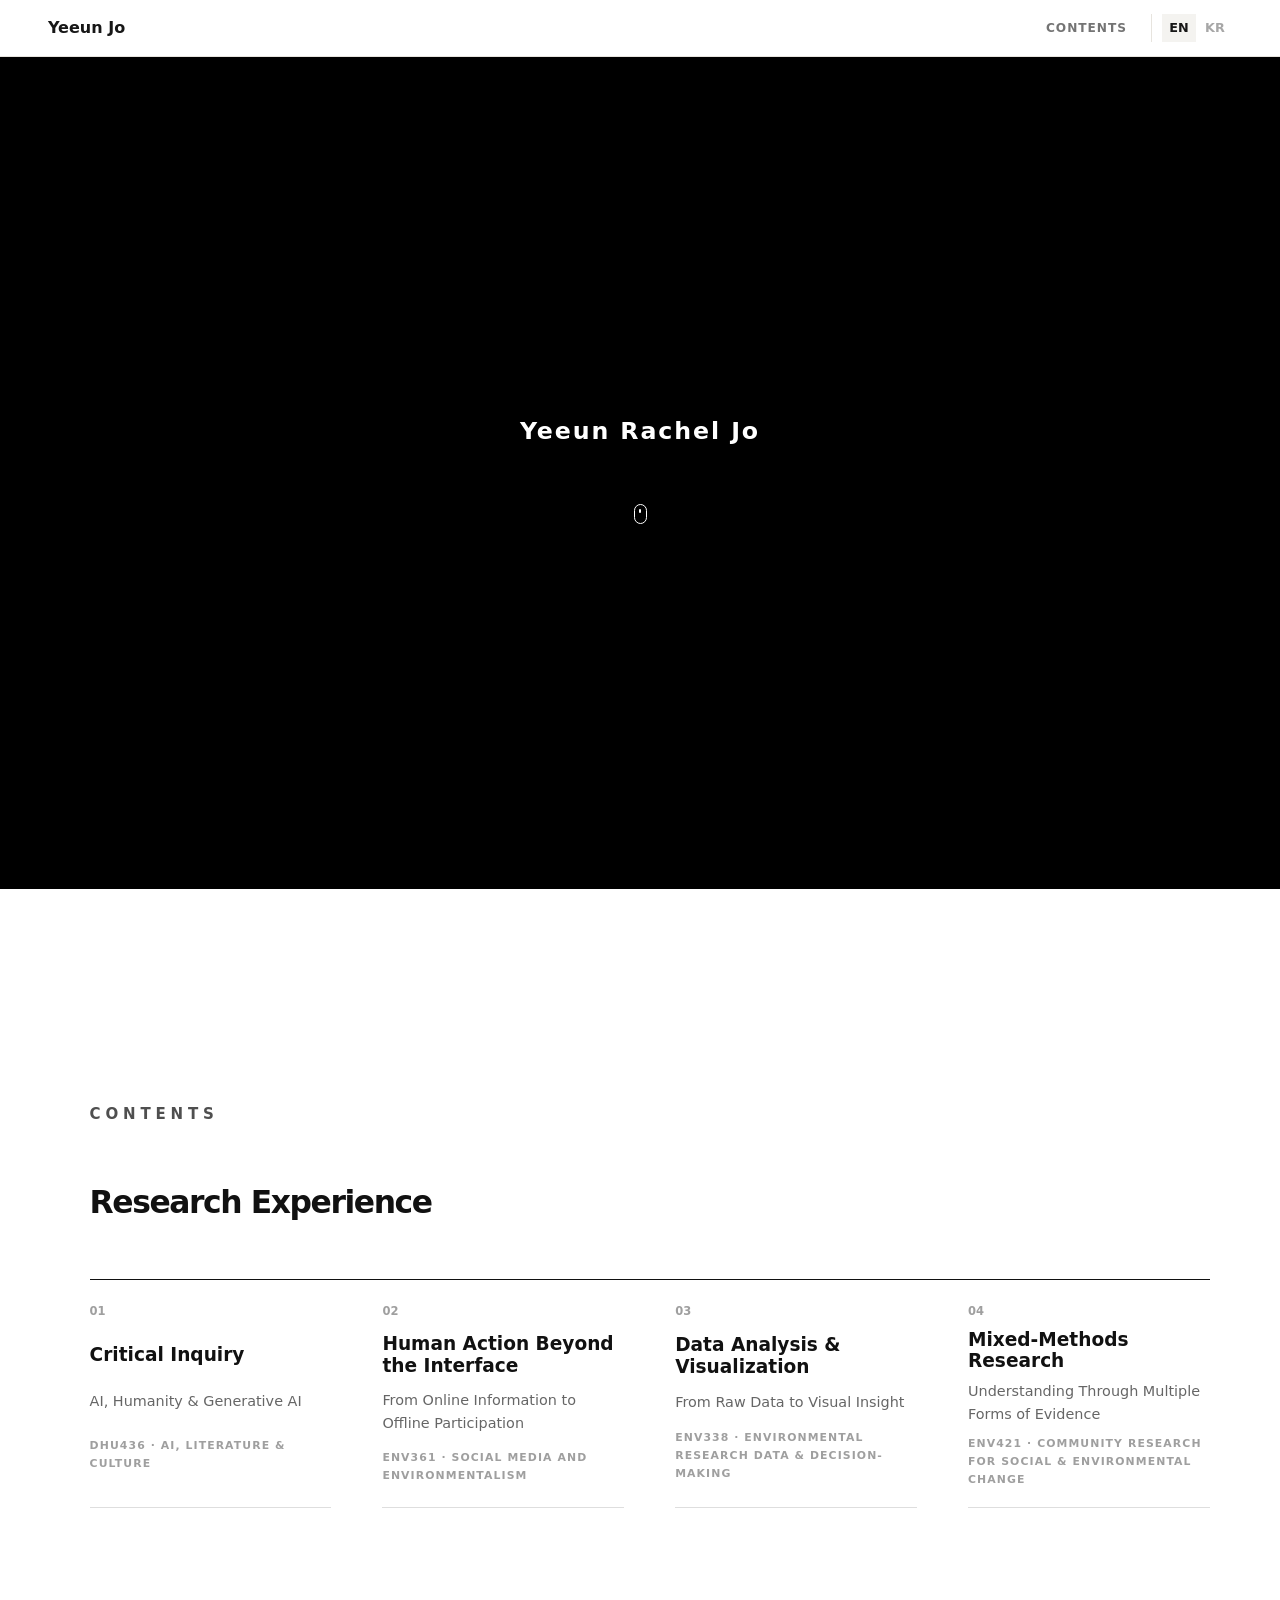
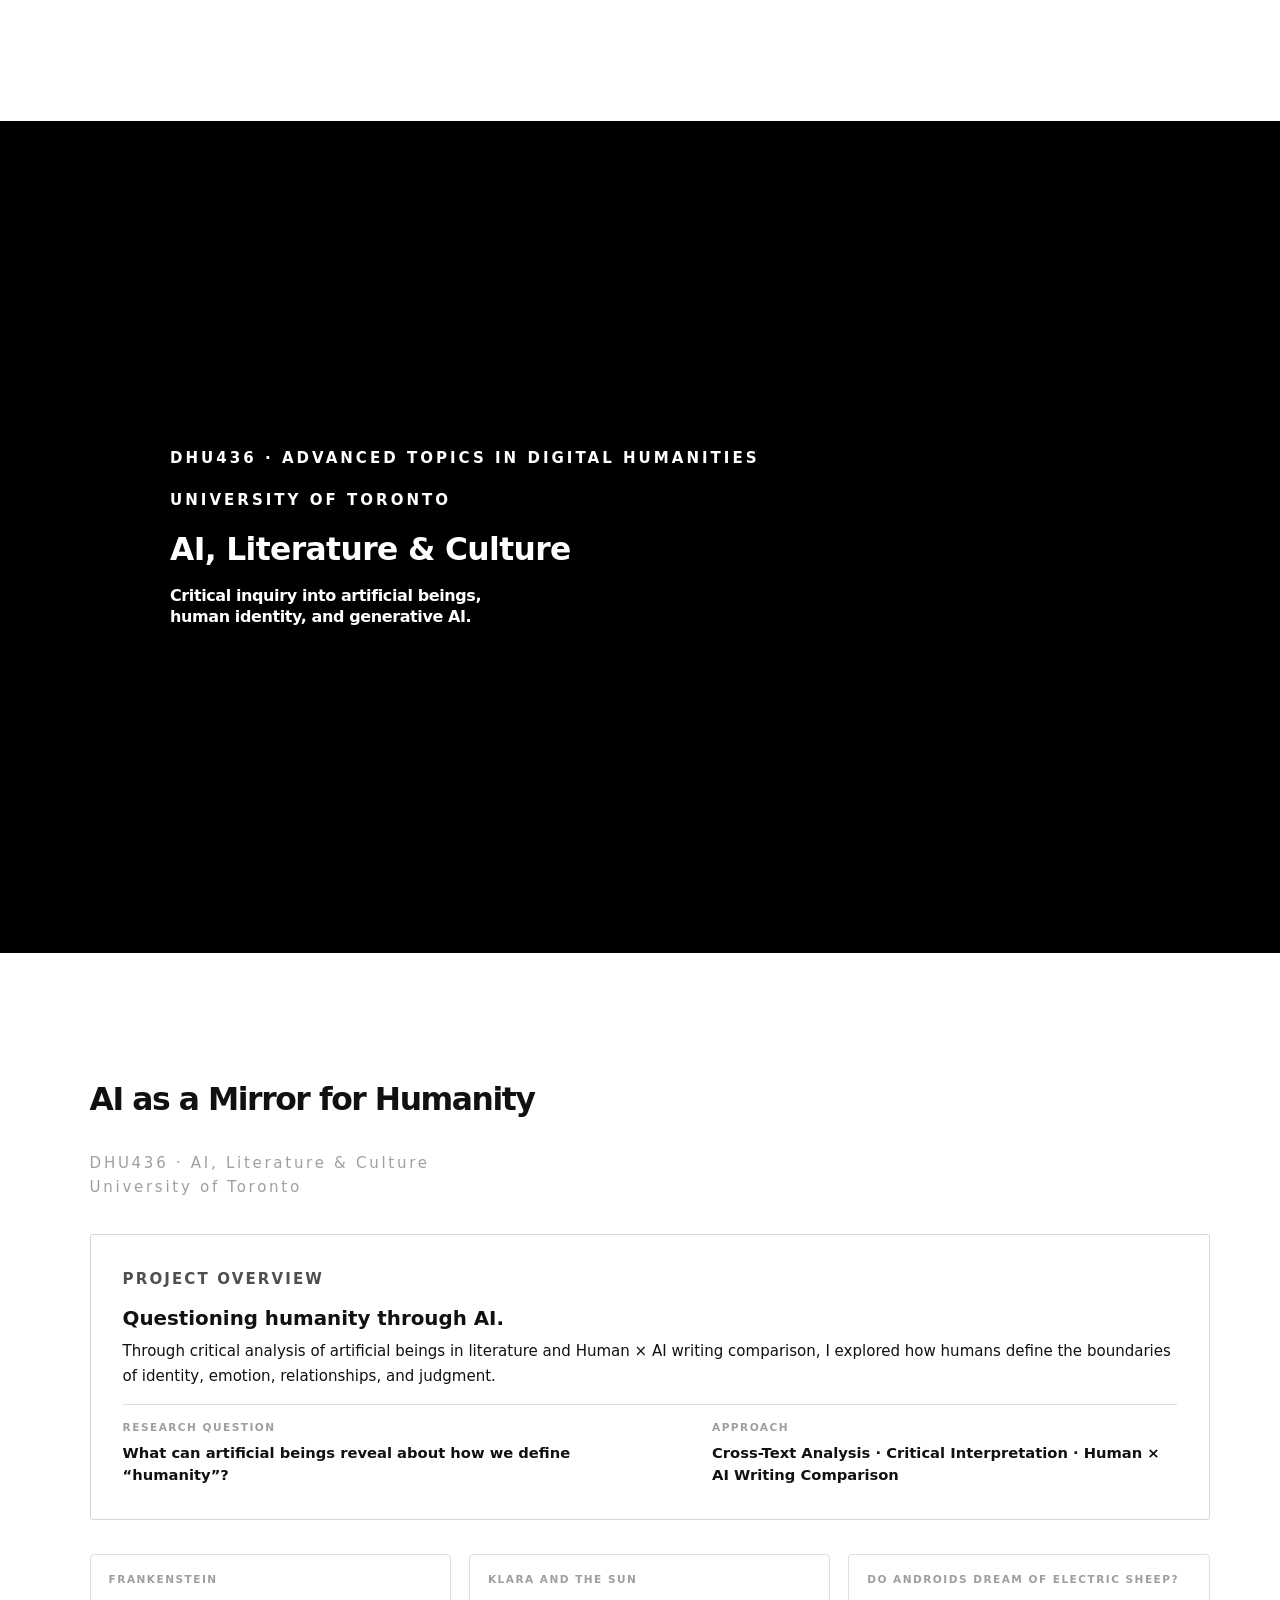
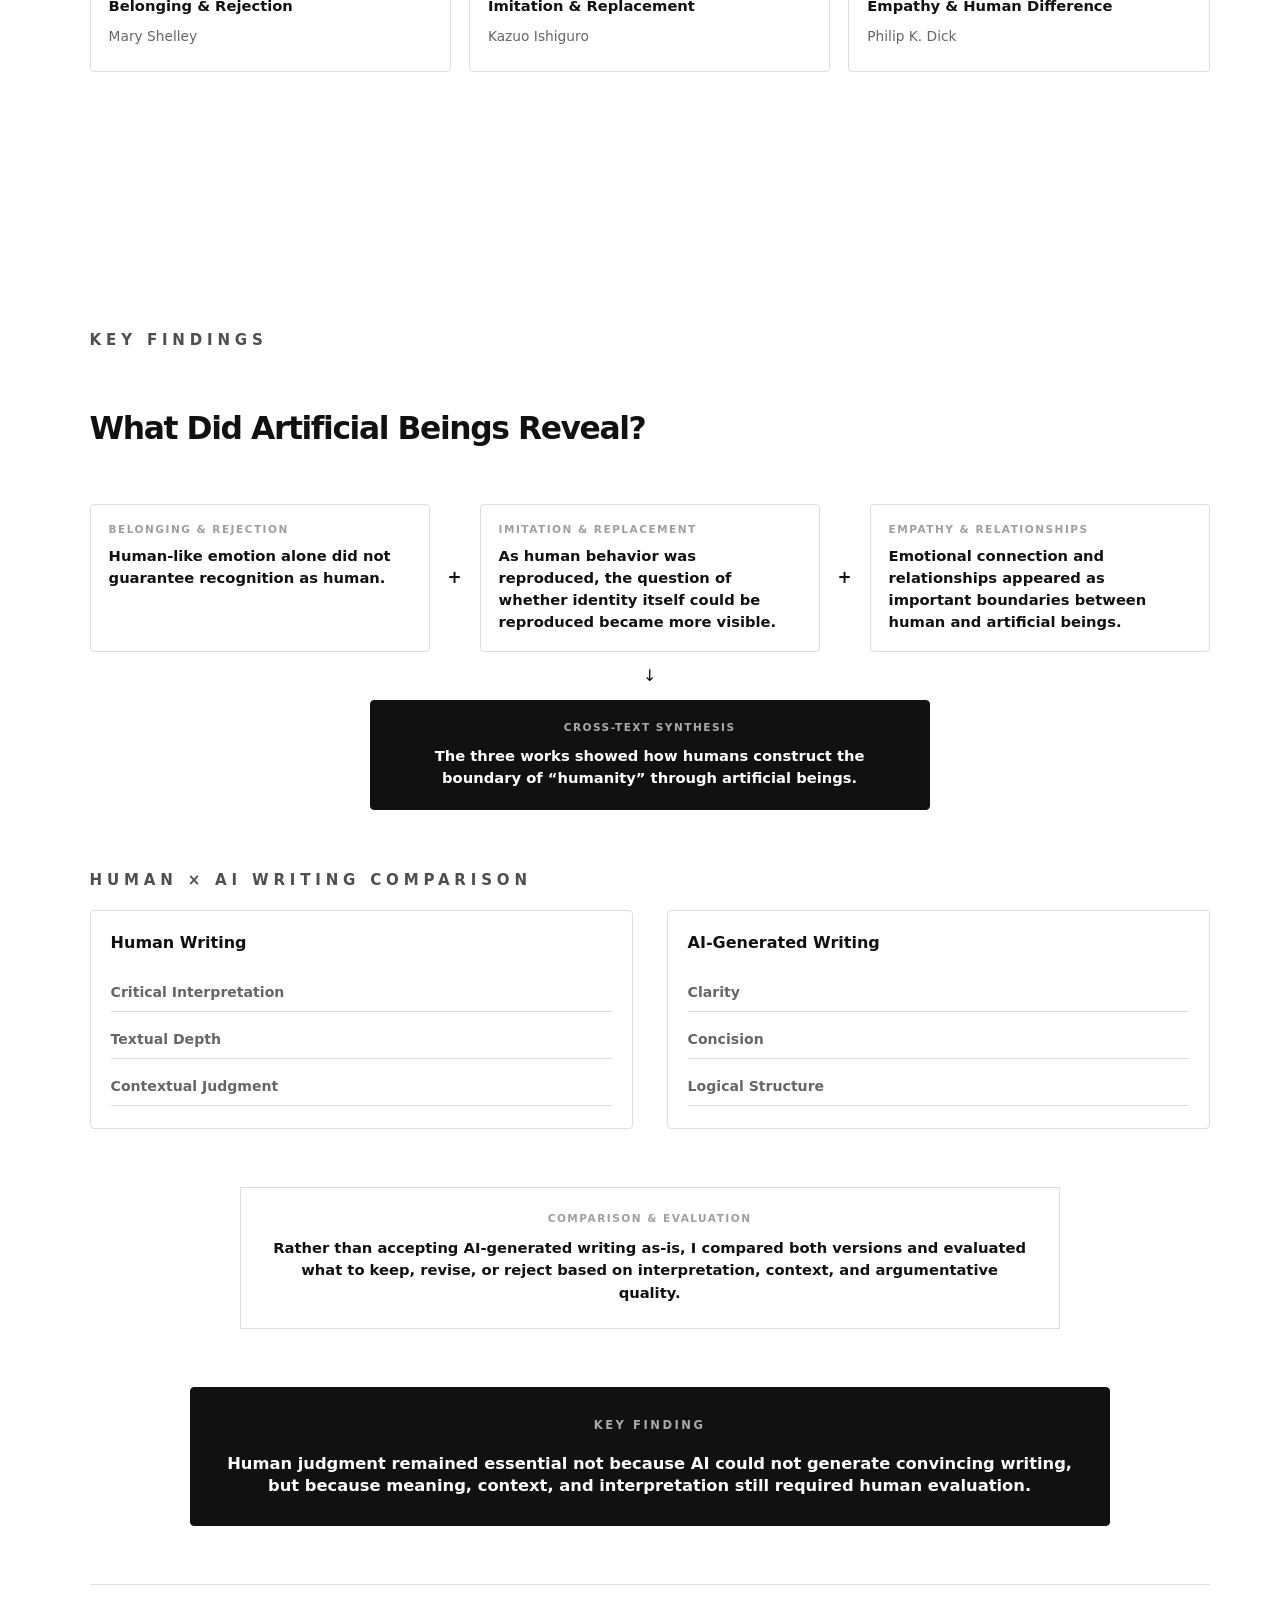
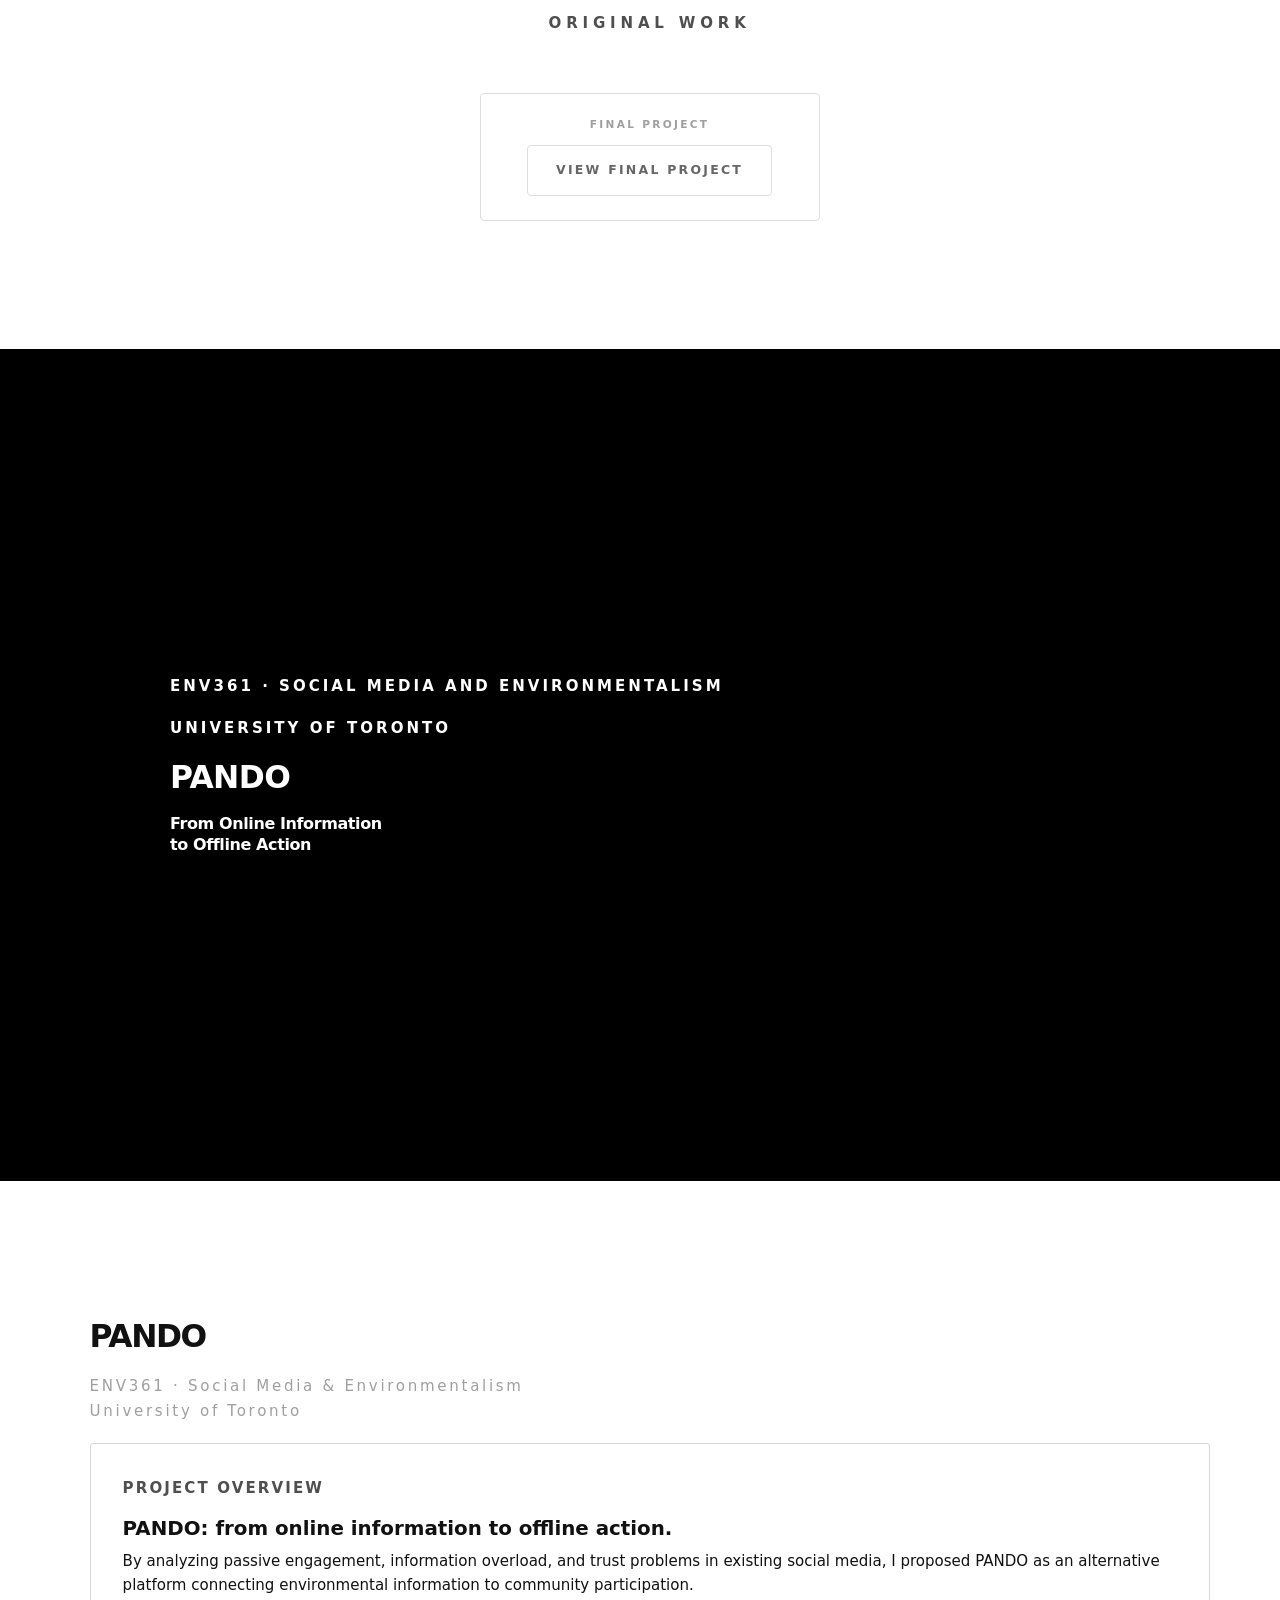
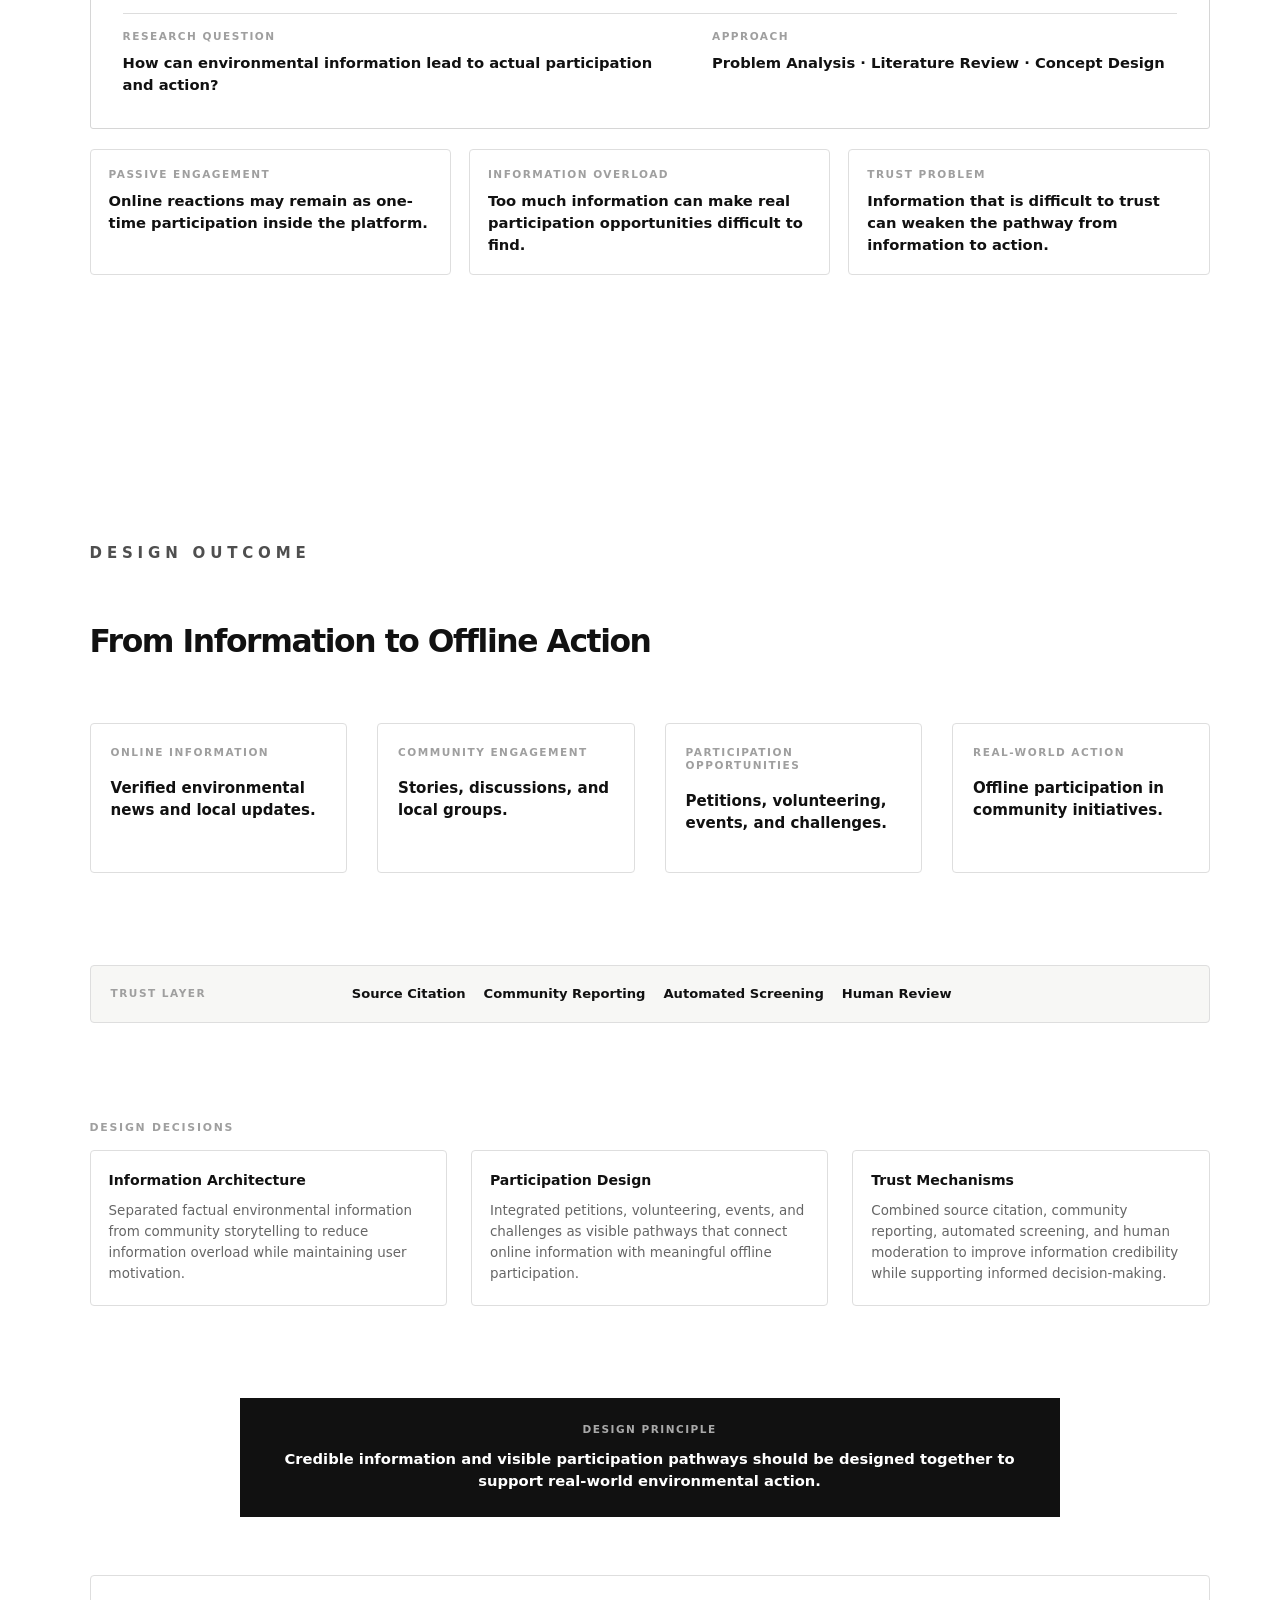
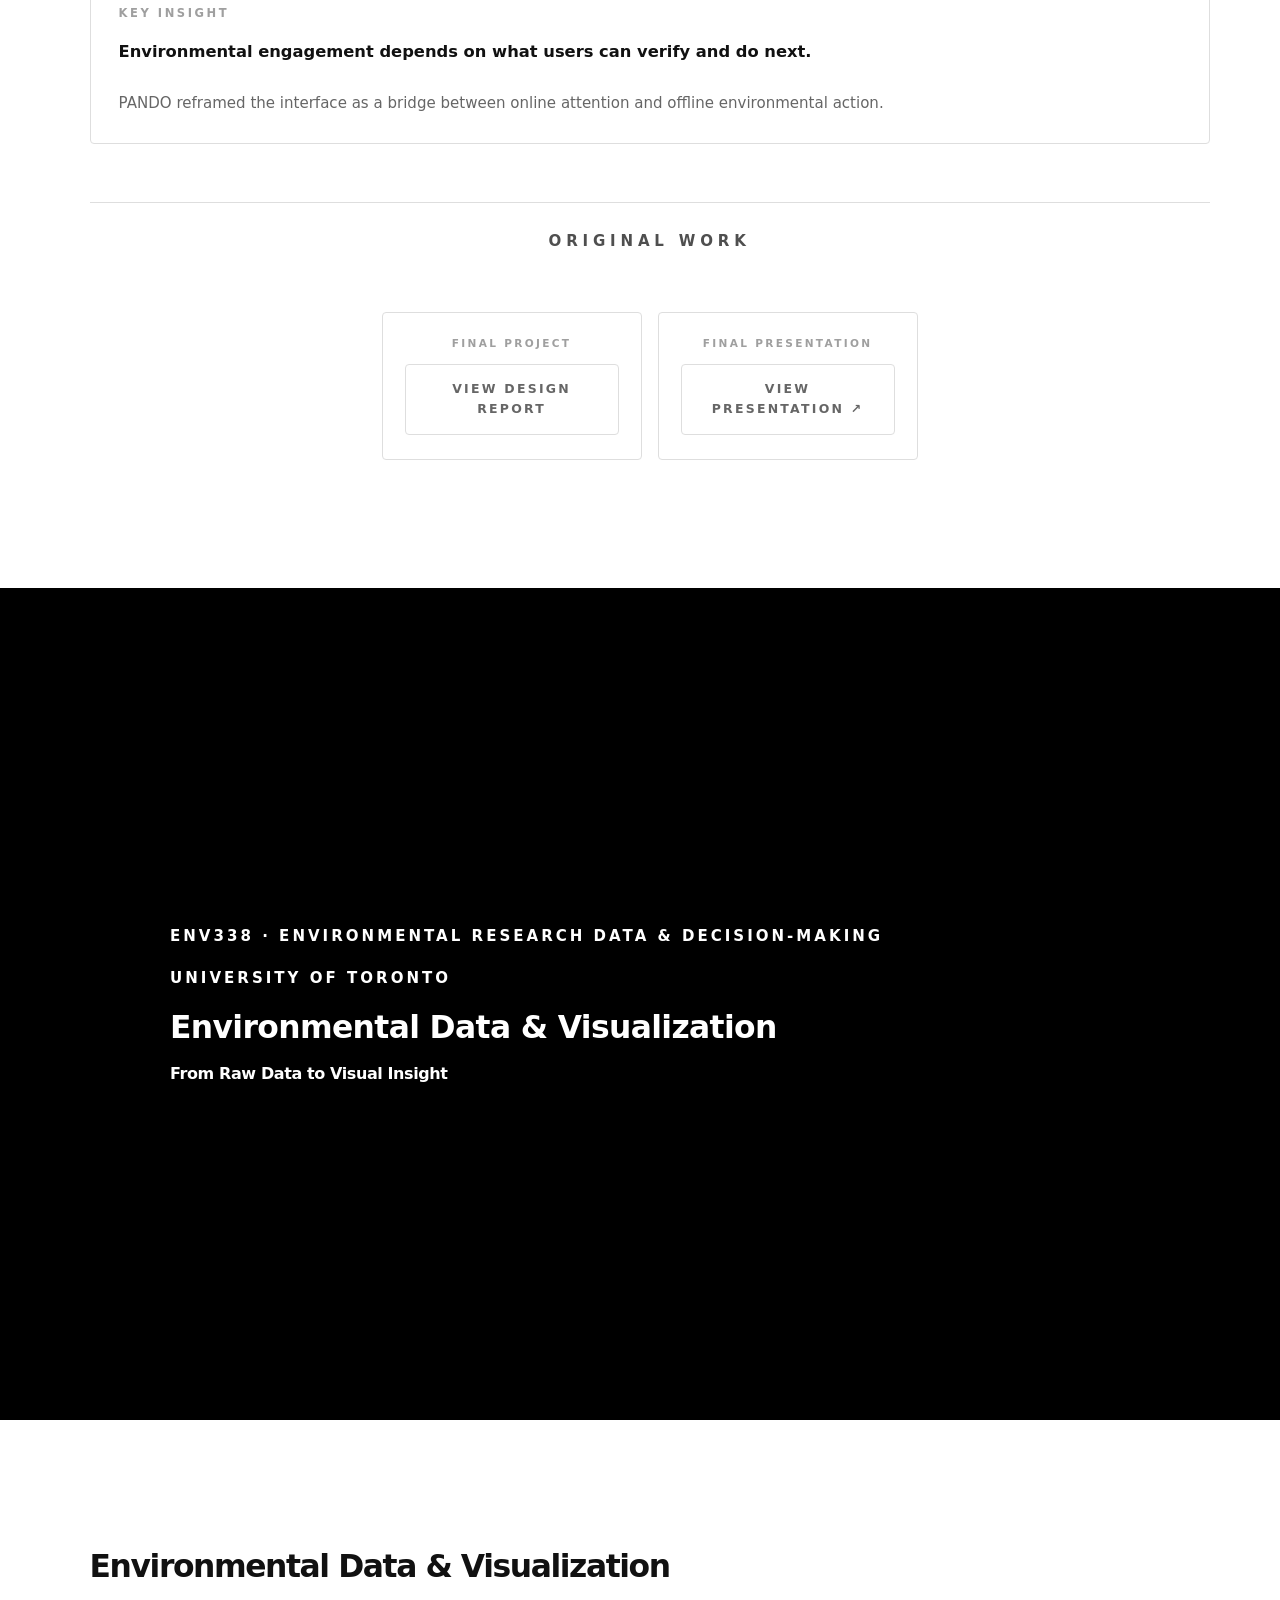
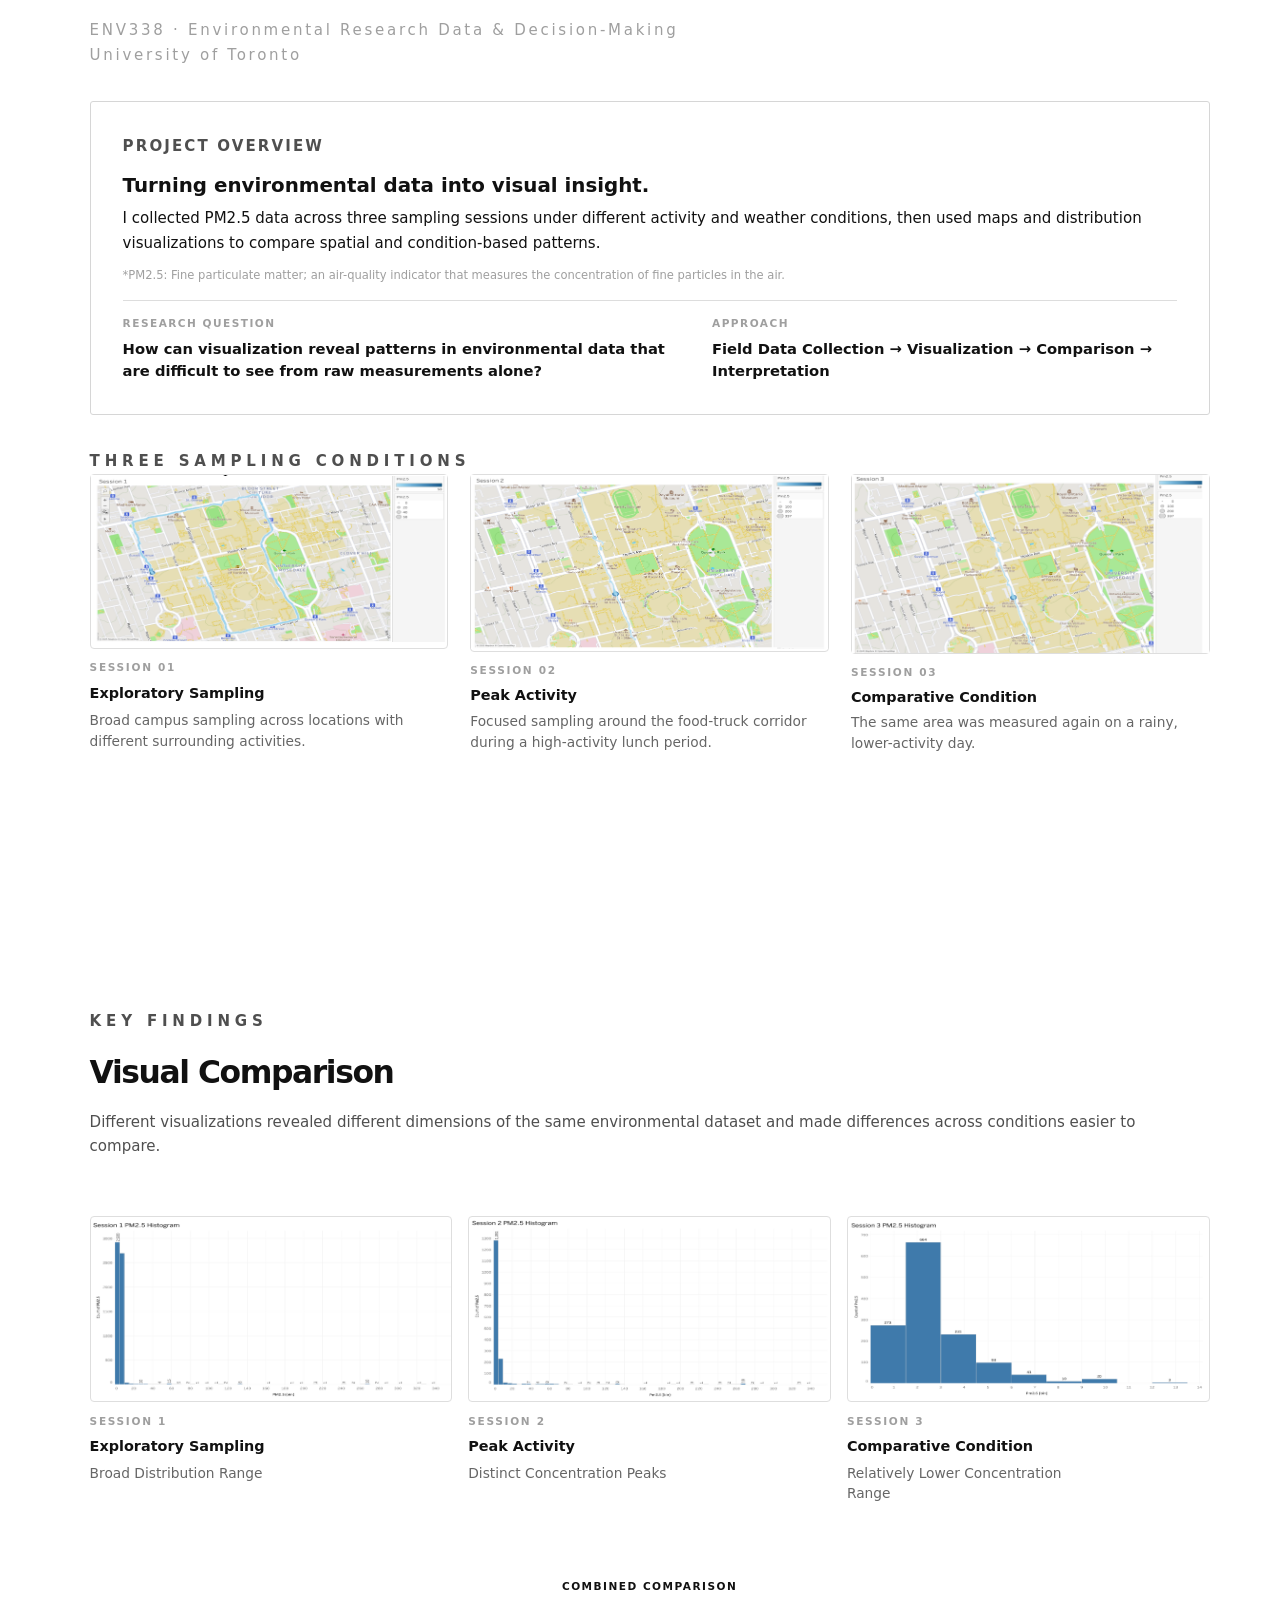
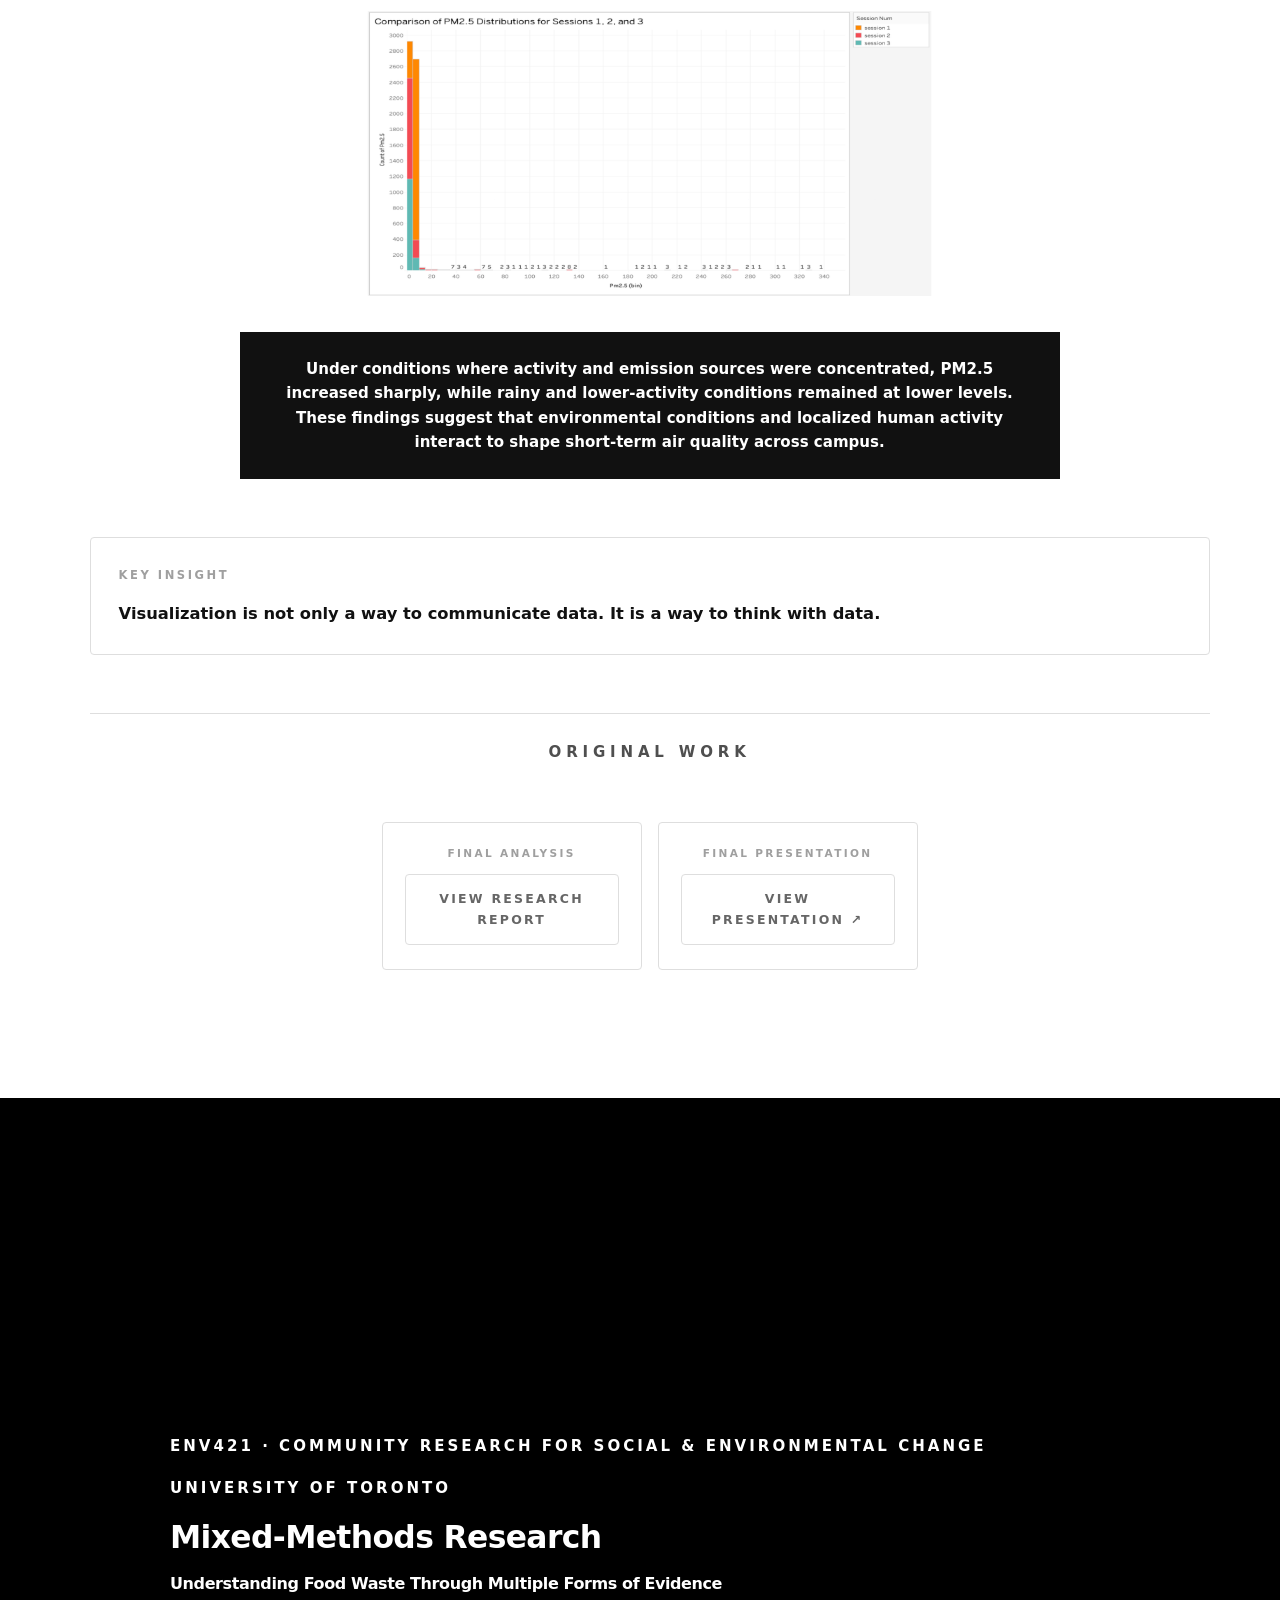
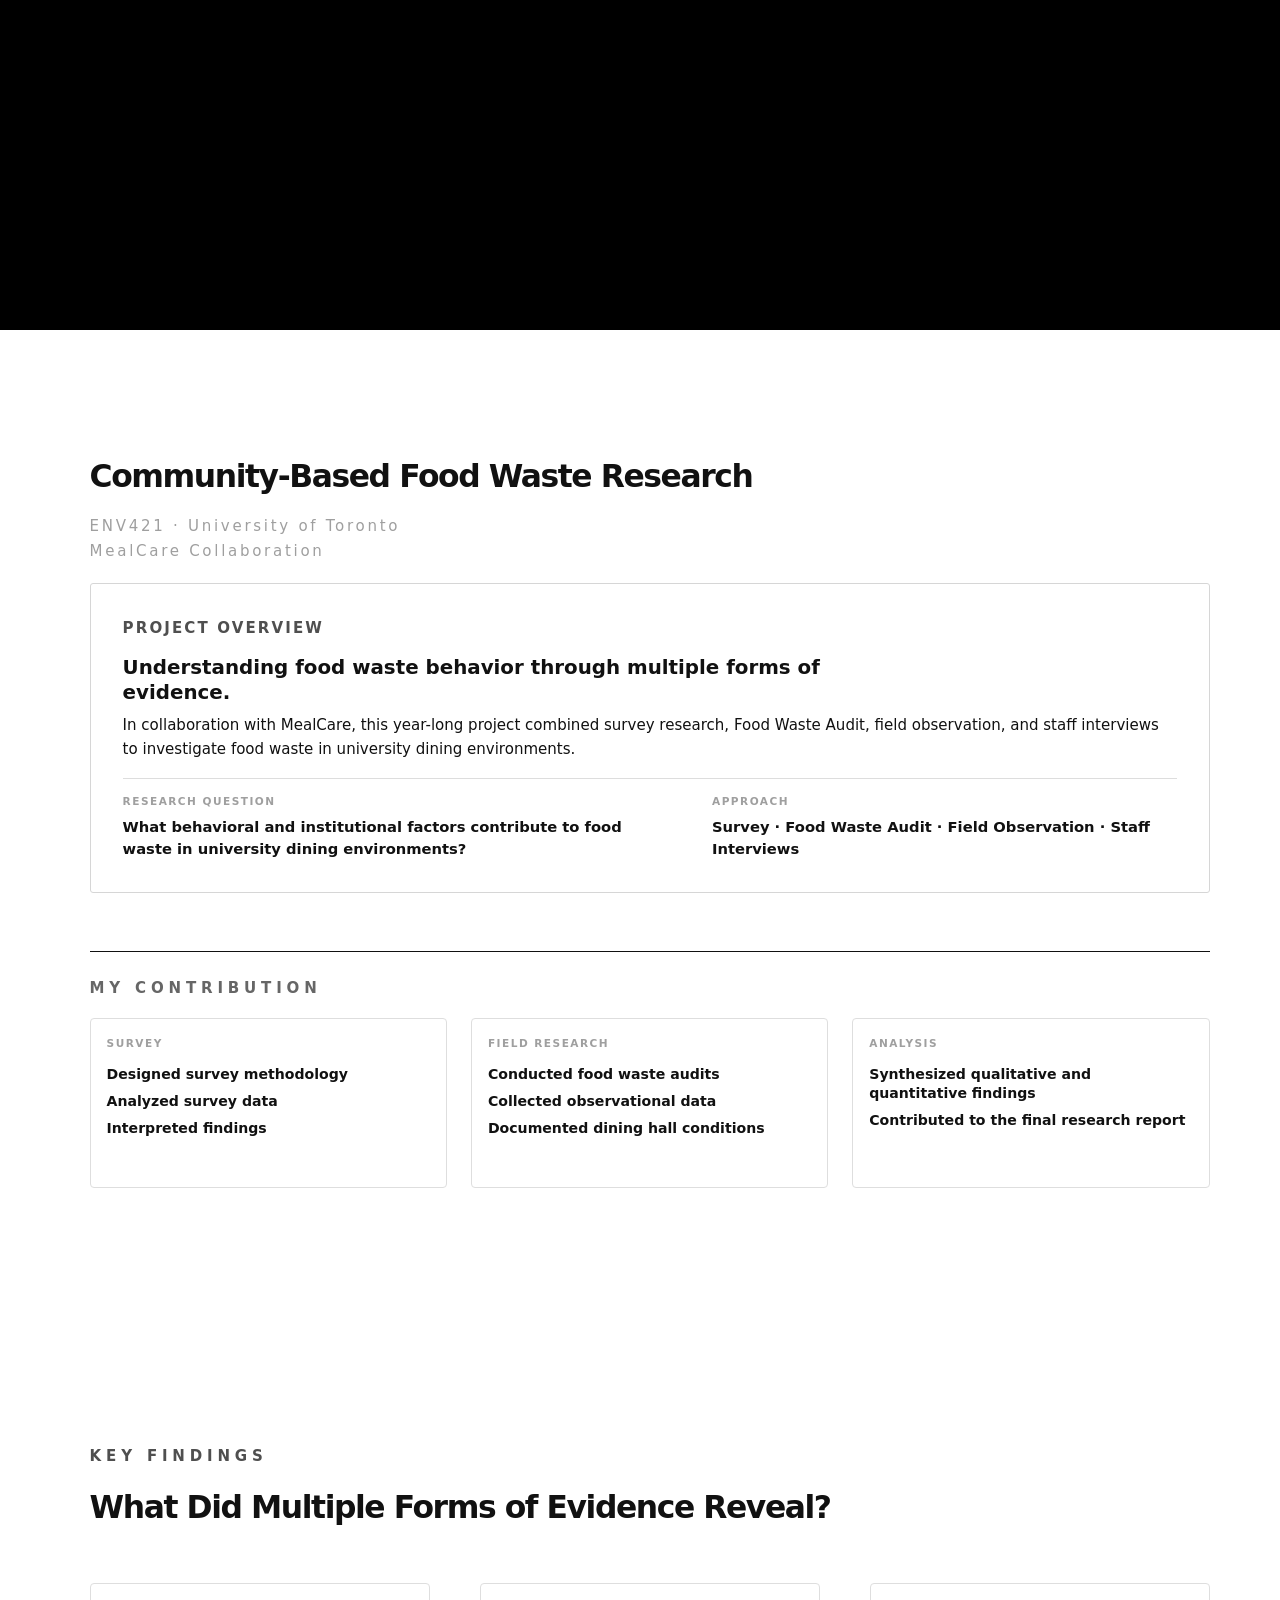
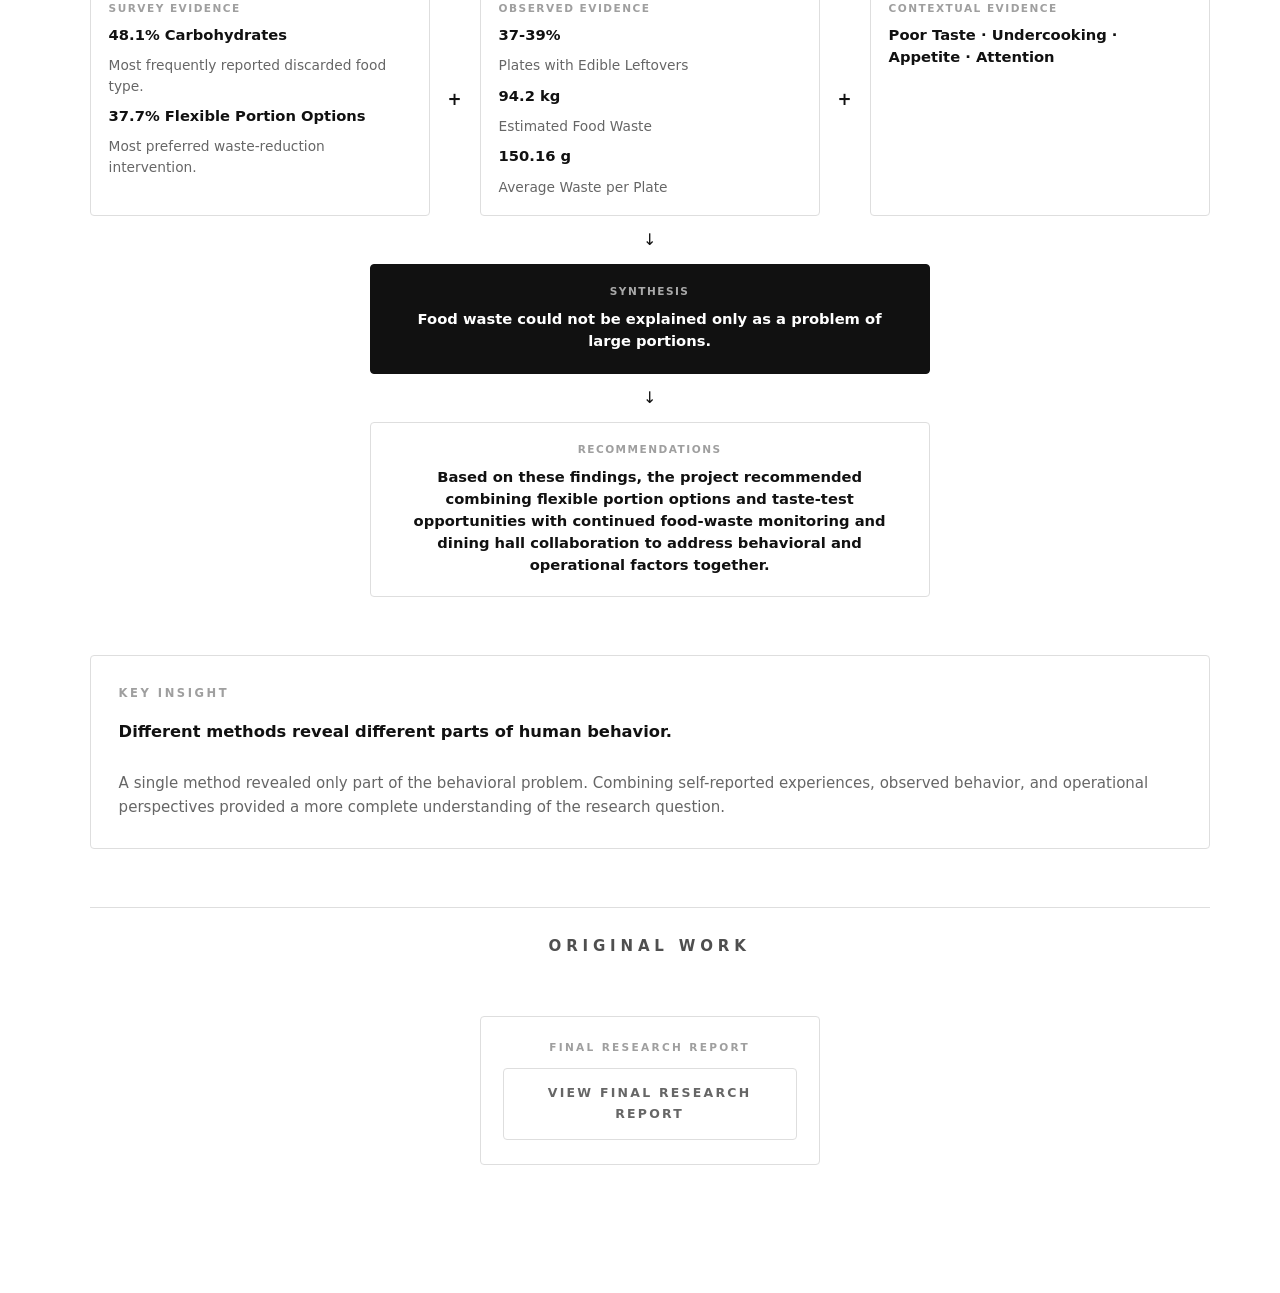
==== commit 3baecebd: "123423424232423424234" ====
--- a/index.html
+++ b/index.html
@@ -483,15 +483,15 @@
                   <p class="case436-label">Three Sampling Conditions</p>
                   <div class="sampling-evidence-grid">
                     <figure>
-                      <div class="map-crop map-crop-1"><img src="assets/images/env338/sampling-maps.png" alt=""></div>
+                      <div class="map-full"><img src="assets/images/env338/session1-map.png" alt="Session 1 PM2.5 sampling route map"></div>
                       <figcaption><strong>Session 01</strong><em>Exploratory Sampling</em><span>Broad campus sampling across locations with different surrounding activities.</span></figcaption>
                     </figure>
                     <figure>
-                      <div class="map-crop map-crop-2"><img src="assets/images/env338/sampling-maps.png" alt=""></div>
+                      <div class="map-full"><img src="assets/images/env338/session2-map.png" alt="Session 2 PM2.5 sampling route map"></div>
                       <figcaption><strong>Session 02</strong><em>Peak Activity</em><span>Focused sampling around the food-truck corridor during a high-activity lunch period.</span></figcaption>
                     </figure>
                     <figure>
-                      <div class="map-crop map-crop-3"><img src="assets/images/env338/sampling-maps.png" alt=""></div>
+                      <div class="map-full"><img src="assets/images/env338/session3-map.png" alt="Session 3 PM2.5 sampling route map"></div>
                       <figcaption><strong>Session 03</strong><em>Comparative Condition</em><span>The same area was measured again on a rainy, lower-activity day.</span></figcaption>
                     </figure>
                   </div>
--- a/styles.css
+++ b/styles.css
@@ -6692,6 +6692,20 @@
   aspect-ratio: 1.86 / 1 !important;
 }
 
+.map-full {
+  width: 100%;
+  overflow: visible;
+  border: 1px solid var(--case-line);
+  border-radius: 4px;
+  background: #ffffff;
+}
+
+.map-full img {
+  display: block;
+  width: 100%;
+  height: auto;
+}
+
 .combined-evidence {
   width: min(96%, 1080px) !important;
   display: grid;
